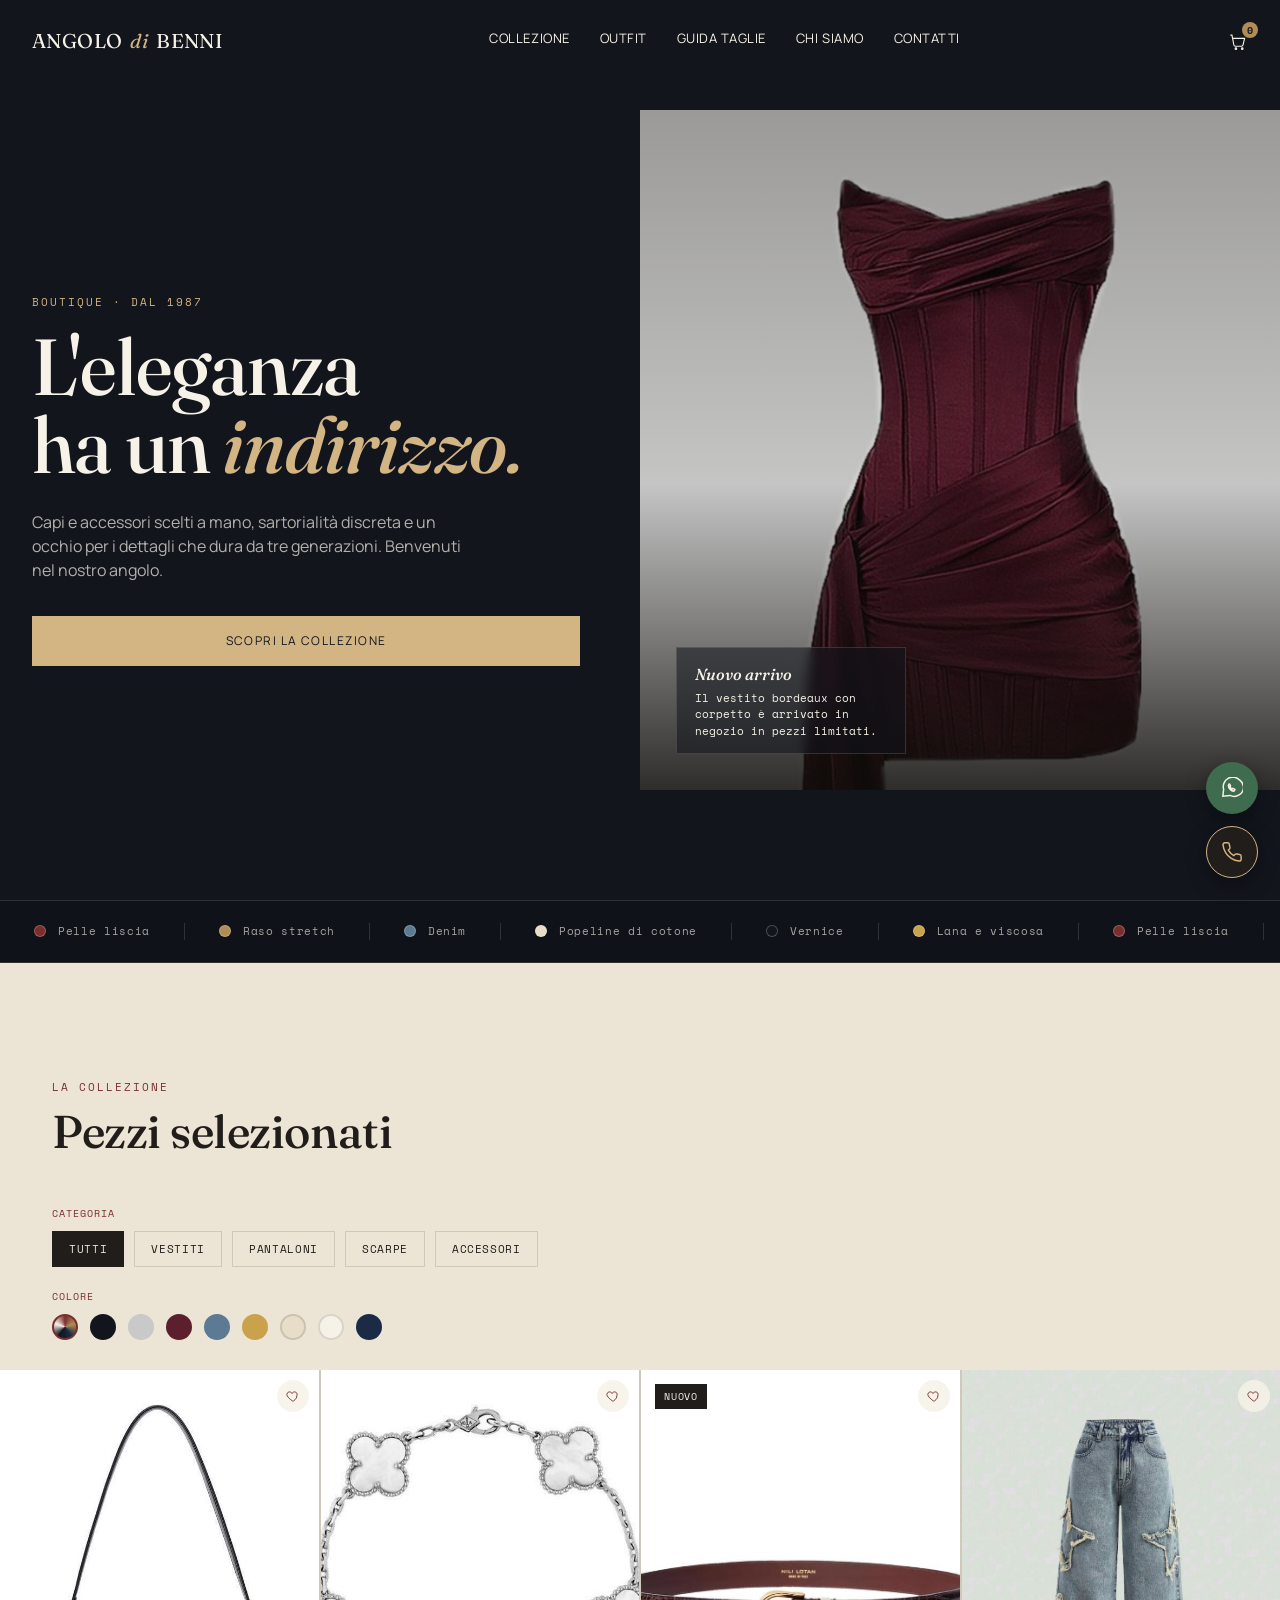
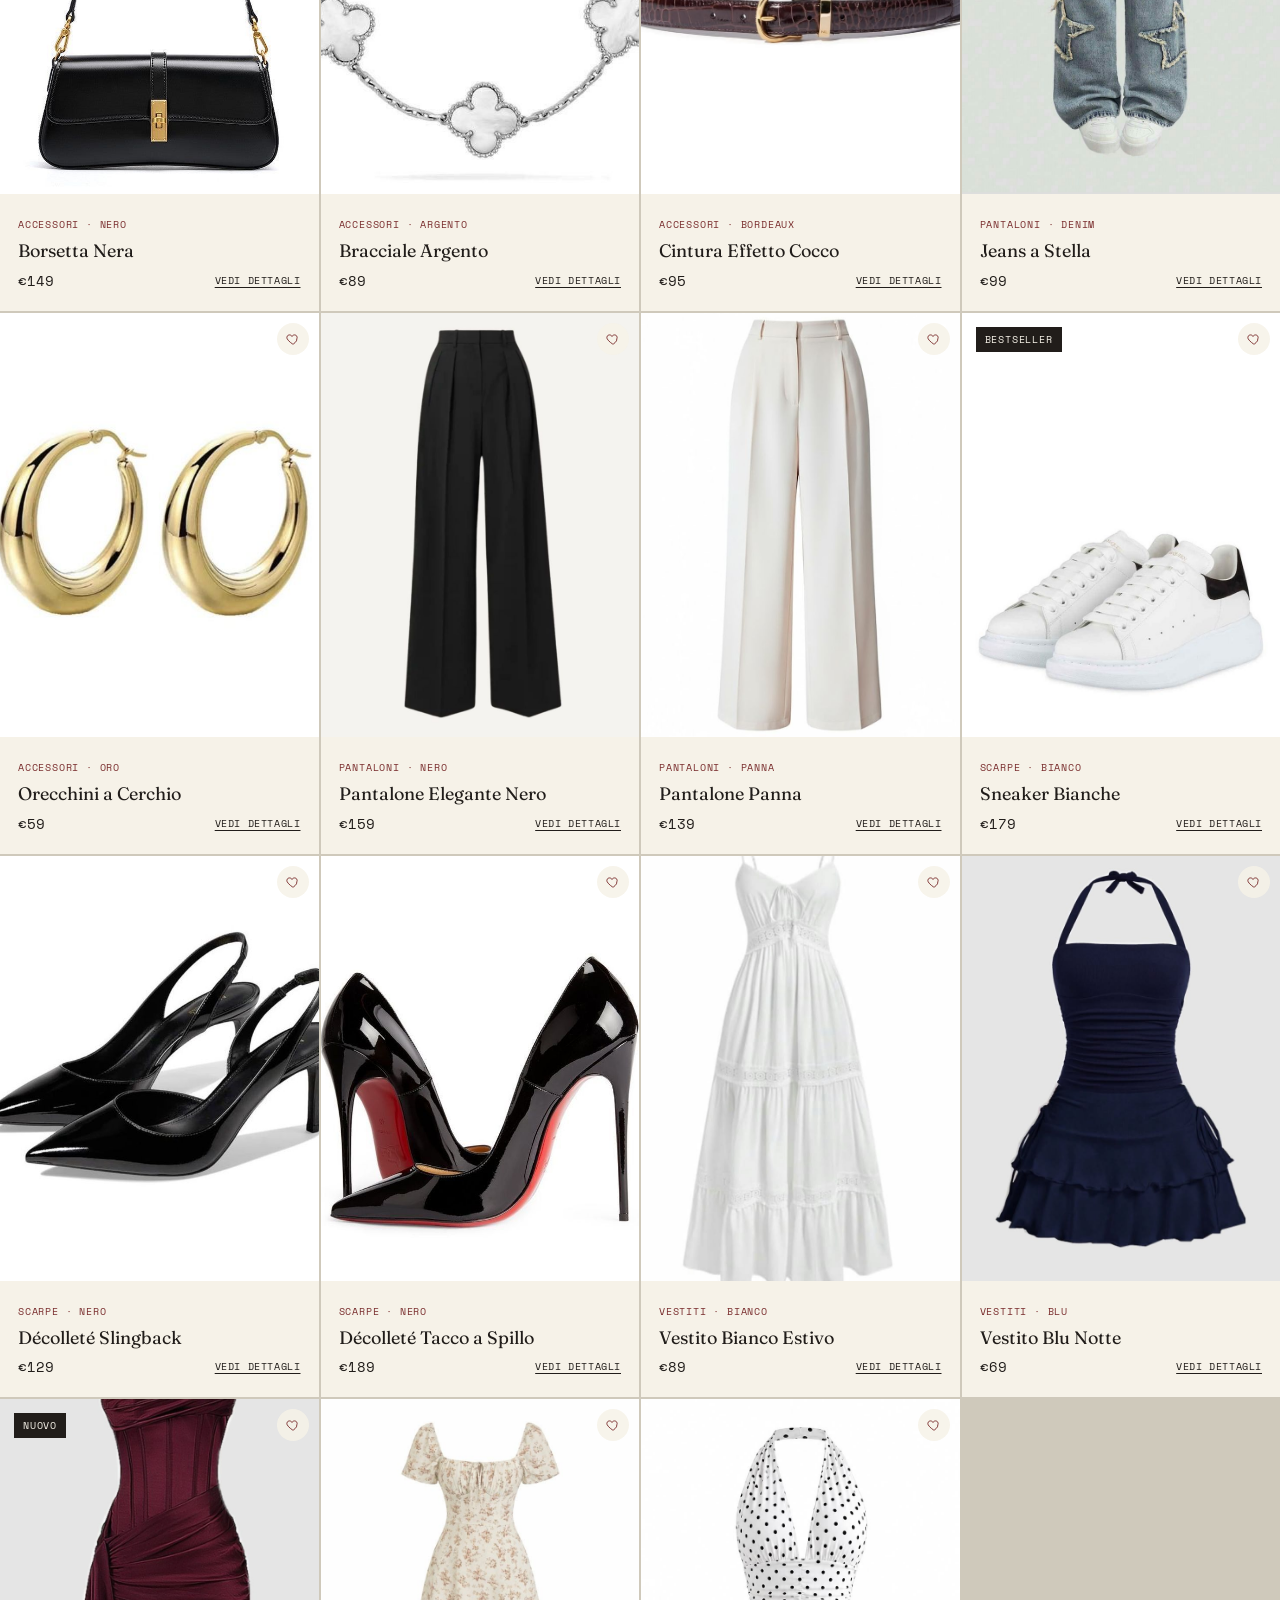
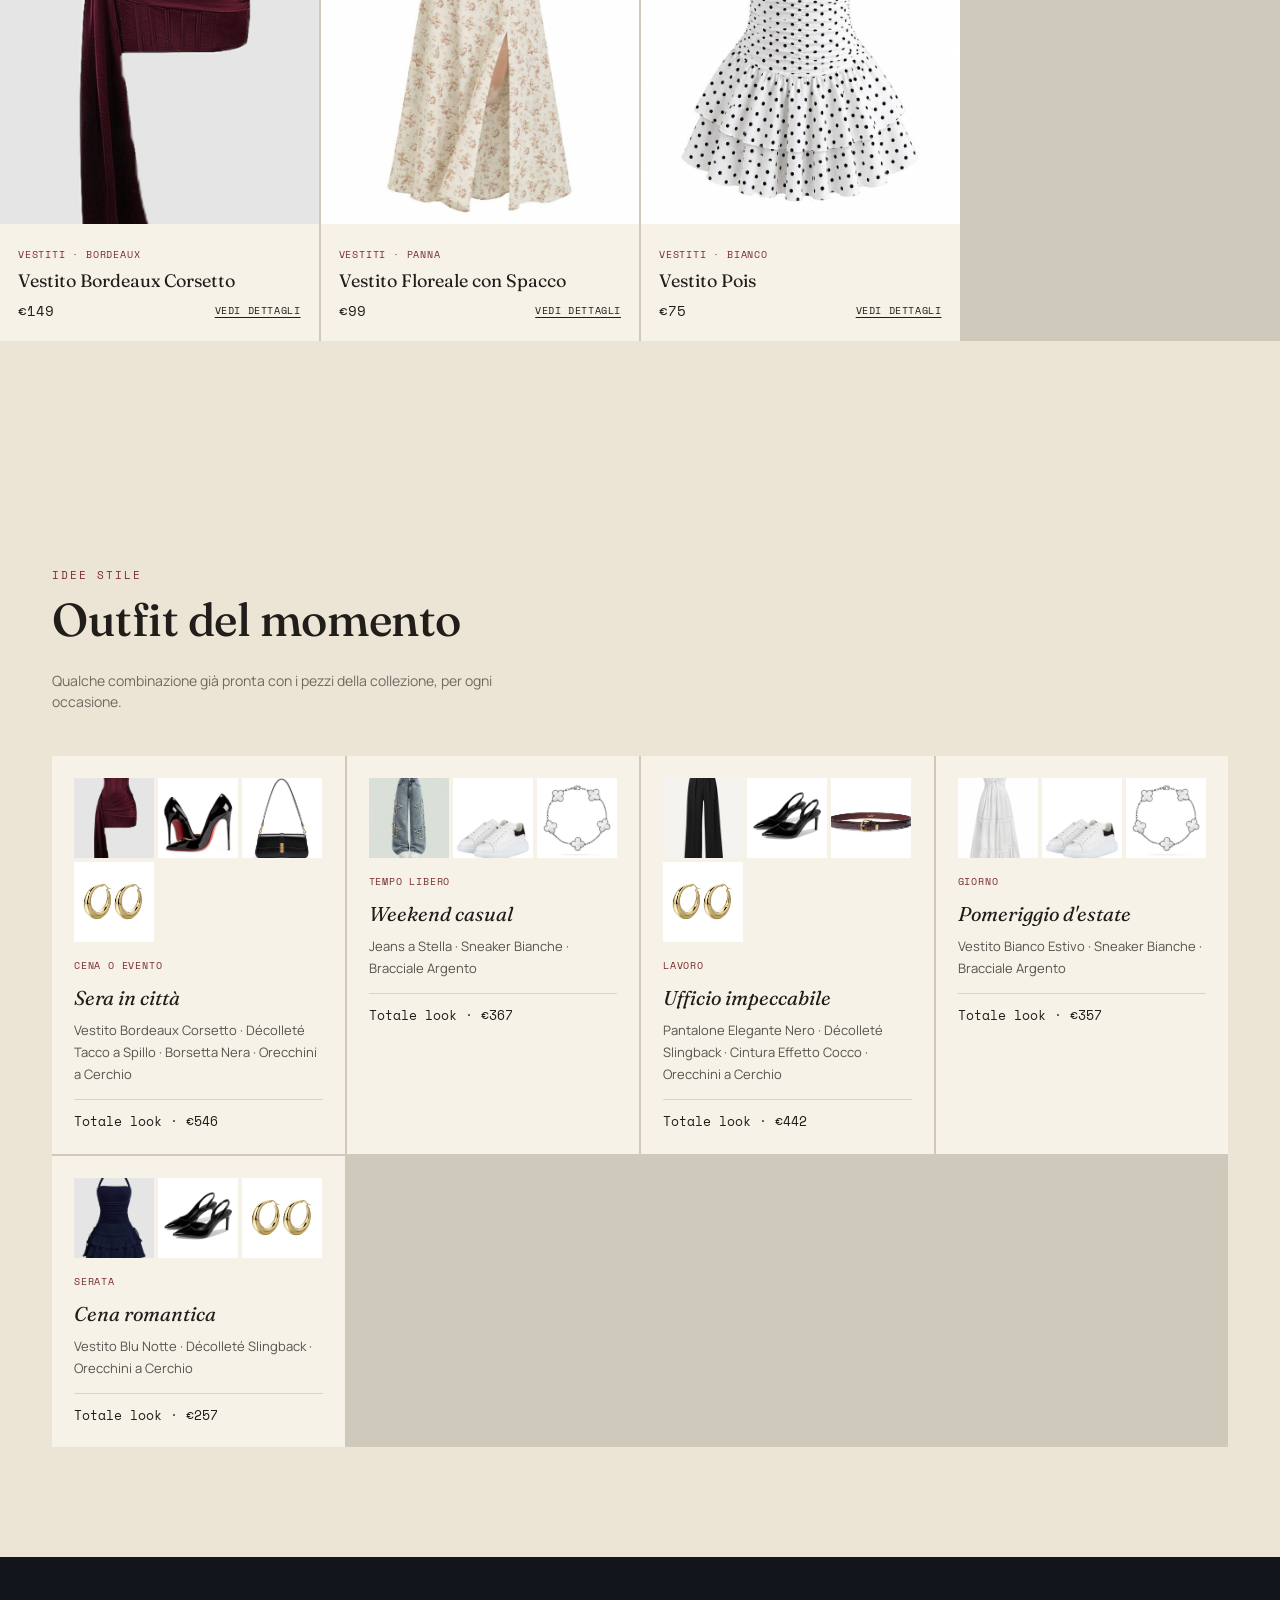
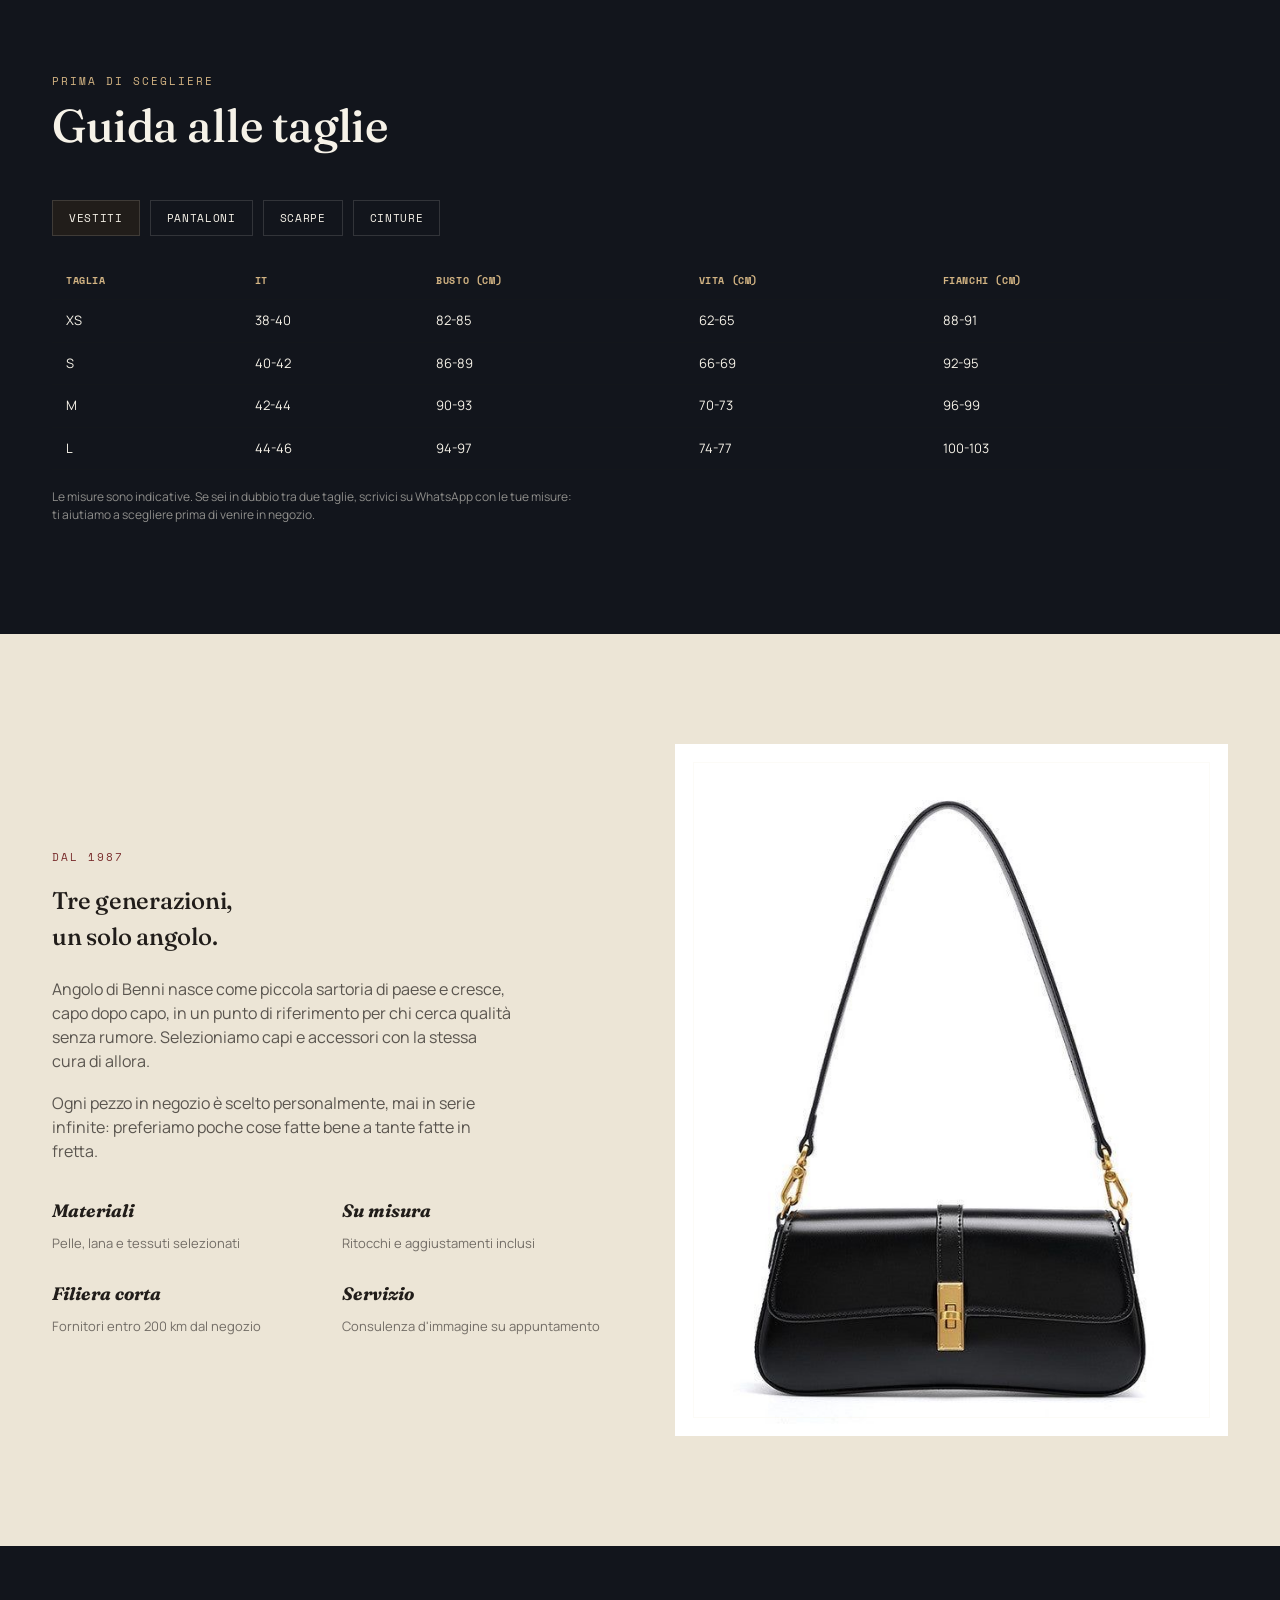
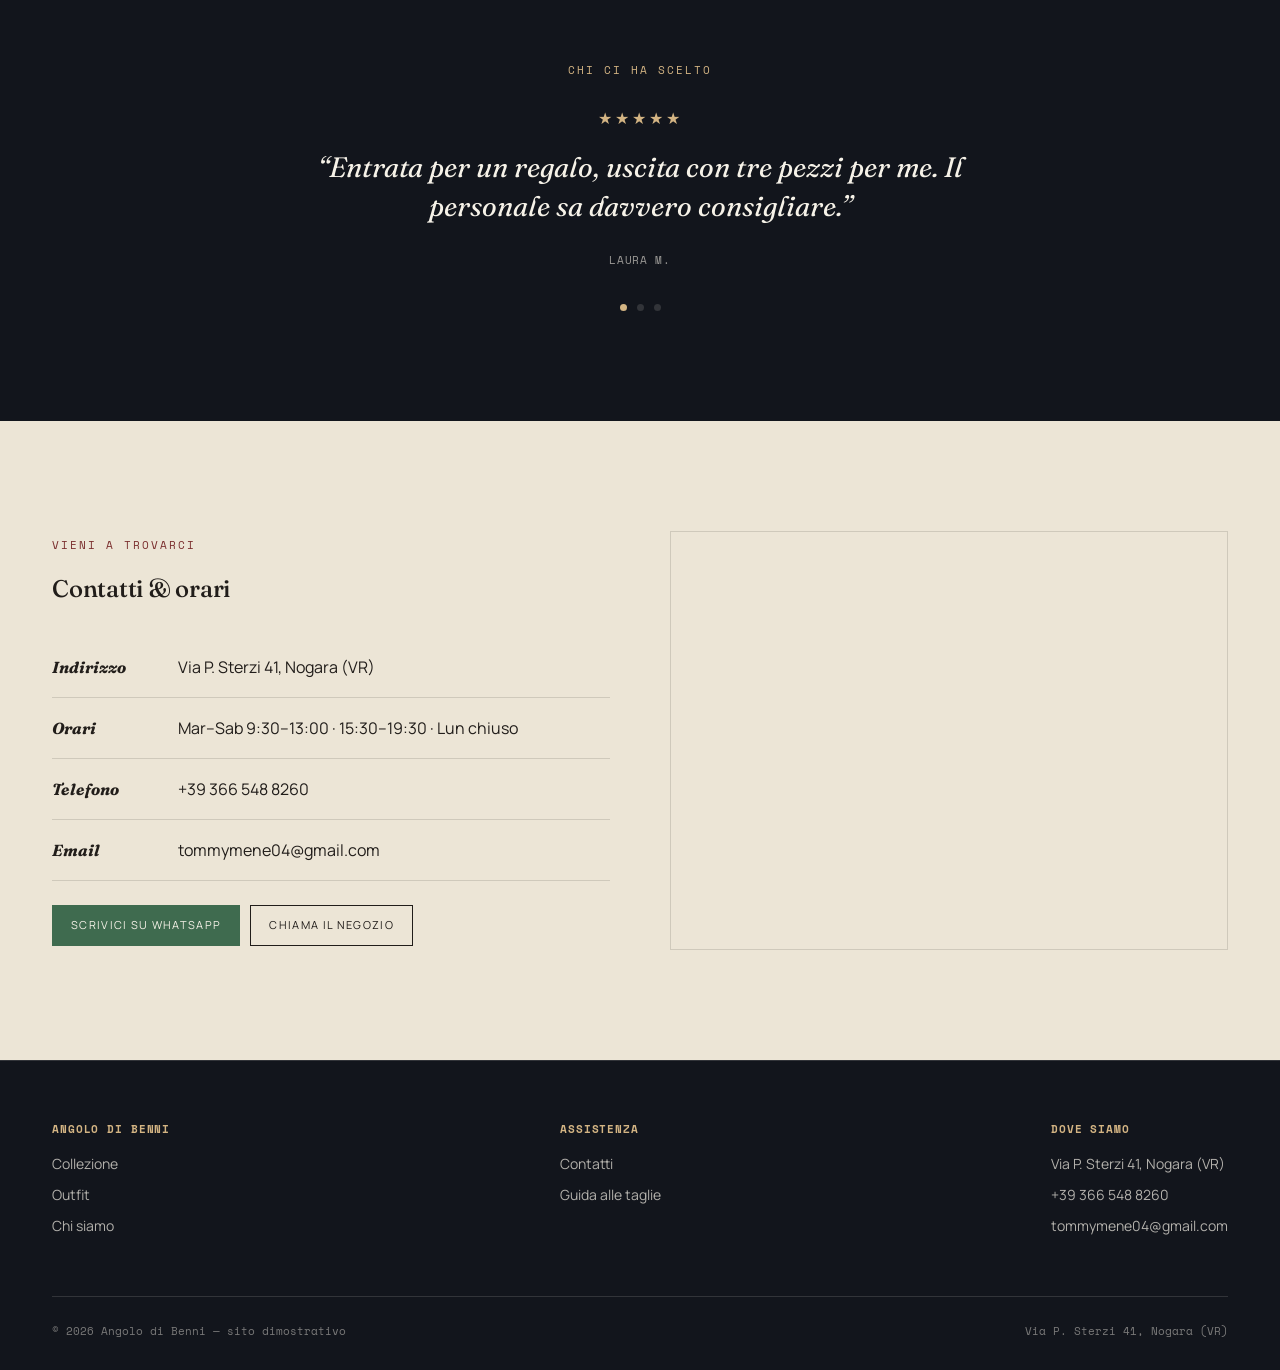
==== index.html @ a64a6b95 "Add files via upload" ====
<!DOCTYPE html>
<html lang="it">
<head>
<meta charset="UTF-8">
<meta name="viewport" content="width=device-width, initial-scale=1.0">
<title>Angolo di Benni — Boutique</title>
<link rel="preconnect" href="https://fonts.googleapis.com">
<link href="https://fonts.googleapis.com/css2?family=Fraunces:ital,opsz,wght@0,9..144,300;0,9..144,500;0,9..144,600;1,9..144,400&family=Manrope:wght@400;500;600;700&family=Space+Mono:wght@400;700&display=swap" rel="stylesheet">
<style>
  :root{
    --ink:#12151c;
    --bone:#ece5d6;
    --ivory:#f6f2e8;
    --charcoal:#211d1a;
    --brass:#b08d57;
    --brass-light:#d3b483;
    --wine:#7a2e2e;
    --whatsapp:#3f6b4f;
    --line: rgba(246,242,232,0.14);
    --line-dark: rgba(33,29,26,0.14);
    --display: 'Fraunces', serif;
    --body: 'Manrope', sans-serif;
    --mono: 'Space Mono', monospace;
    --ease: cubic-bezier(.22,.61,.36,1);
  }
  *{box-sizing:border-box; margin:0; padding:0;}
  html{scroll-behavior:smooth;}
  body{background:var(--ink); color:var(--ivory); font-family:var(--body); line-height:1.5; overflow-x:hidden;}
  a{color:inherit; text-decoration:none;}
  img,svg{display:block; max-width:100%;}
  button{font-family:inherit; cursor:pointer; border:none; background:none; color:inherit;}
  input, textarea, select{font-family:inherit;}
  ::selection{background:var(--brass); color:var(--ink);}

  .wrap{max-width:1240px; margin:0 auto; padding:0 32px;}
  @media (max-width:640px){ .wrap{padding:0 20px;} }

  .eyebrow{font-family:var(--mono); font-size:11px; letter-spacing:.18em; text-transform:uppercase; color:var(--brass-light);}
  h1,h2,h3{font-family:var(--display); font-weight:500; letter-spacing:-0.01em;}

  /* ---------- HEADER ---------- */
  header{
    position:fixed; top:0; left:0; right:0; z-index:100;
    display:flex; align-items:center; justify-content:space-between;
    padding:26px 32px;
    transition:padding .4s var(--ease), background .4s var(--ease), border-color .4s var(--ease);
    border-bottom:1px solid transparent;
  }
  header.scrolled{ padding:14px 32px; background:rgba(18,21,28,0.9); backdrop-filter:blur(10px); border-bottom:1px solid var(--line); }
  .logo{ font-family:var(--display); font-size:20px; letter-spacing:.02em; display:flex; align-items:baseline; gap:8px; }
  .logo em{font-style:italic; color:var(--brass-light);}
  nav.main-nav{display:flex; gap:30px;}
  nav.main-nav a{ font-size:13px; letter-spacing:.04em; text-transform:uppercase; position:relative; padding-bottom:4px; }
  nav.main-nav a::after{ content:''; position:absolute; left:0; bottom:0; width:0; height:1px; background:var(--brass-light); transition:width .3s var(--ease); }
  nav.main-nav a:hover::after{width:100%;}
  .header-actions{display:flex; align-items:center; gap:22px;}
  .icon-btn{position:relative; width:22px; height:22px; display:flex; align-items:center; justify-content:center;}
  .icon-btn svg{width:19px; height:19px; stroke:var(--ivory); fill:none; stroke-width:1.4;}
  .cart-count{ position:absolute; top:-8px; right:-10px; background:var(--brass); color:var(--ink); font-family:var(--mono); font-size:10px; font-weight:700; width:16px; height:16px; border-radius:50%; display:flex; align-items:center; justify-content:center; }
  .burger{display:none; flex-direction:column; gap:5px; width:24px;}
  .burger span{height:1px; background:var(--ivory); width:100%;}
  @media (max-width:900px){ nav.main-nav{display:none;} .burger{display:flex;} }

  .mobile-nav{ position:fixed; inset:0; background:var(--ink); z-index:150; display:flex; flex-direction:column; justify-content:center; align-items:center; gap:26px; transform:translateY(-100%); transition:transform .5s var(--ease); }
  .mobile-nav.open{transform:translateY(0);}
  .mobile-nav a{font-family:var(--display); font-size:26px;}
  .mobile-close{position:absolute; top:26px; right:32px; font-size:28px; font-family:var(--display);}

  /* ---------- HERO ---------- */
  .hero{min-height:100vh; display:flex; align-items:stretch;}
  .hero-text{flex:1; display:flex; flex-direction:column; justify-content:center; padding:140px 60px 80px 32px; max-width:640px;}
  .hero-text h1{font-size:clamp(42px,6.2vw,84px); line-height:.98; margin:18px 0 26px;}
  .hero-text h1 .it{font-style:italic; color:var(--brass-light);}
  .hero-text p{font-size:16px; color:rgba(246,242,232,.7); max-width:440px; margin-bottom:34px;}
  .btn{ display:inline-flex; align-items:center; justify-content:center; gap:10px; font-size:12px; letter-spacing:.12em; text-transform:uppercase; padding:15px 28px; border:1px solid var(--brass-light); transition:background .35s var(--ease), color .35s var(--ease); }
  .btn:hover{background:var(--brass-light); color:var(--ink);}
  .btn-solid{background:var(--brass-light); color:var(--ink); border-color:var(--brass-light);}
  .btn-solid:hover{background:transparent; color:var(--ivory);}
  .btn-ghost-dark{border-color:var(--charcoal); color:var(--charcoal);}
  .btn-ghost-dark:hover{background:var(--charcoal); color:var(--ivory);}
  .btn-wa{background:var(--whatsapp); border-color:var(--whatsapp); color:var(--ivory);}
  .btn-wa:hover{opacity:.85; background:var(--whatsapp); color:var(--ivory);}
  .btn-sm{padding:11px 18px; font-size:11px;}

  .hero-visual{ flex:1; position:relative; overflow:hidden; background:#171310; display:flex; align-items:flex-end; }
  .hero-visual img{ position:absolute; inset:0; width:100%; height:100%; object-fit:cover; object-position:top center; }
  .hero-visual::before{ content:''; position:absolute; inset:0; z-index:1; background:linear-gradient(0deg, rgba(15,13,10,.85) 0%, rgba(15,13,10,.15) 45%, rgba(15,13,10,.35) 100%); }
  .hero-tag{ position:relative; z-index:2; margin:36px; padding:14px 18px; background:rgba(18,21,28,.55); backdrop-filter:blur(6px); border:1px solid var(--line); font-family:var(--mono); font-size:11px; max-width:230px; }
  .hero-tag b{display:block; font-family:var(--display); font-size:16px; font-weight:500; margin-bottom:4px; font-style:italic;}
  @media (max-width:860px){ .hero{flex-direction:column;} .hero-text{padding:130px 24px 50px; max-width:none;} .hero-visual{min-height:340px;} }

  /* ---------- SWATCH RAIL ---------- */
  .rail{border-top:1px solid var(--line); border-bottom:1px solid var(--line); overflow:hidden; padding:22px 0; background:#0f1218;}
  .rail-track{display:flex; width:max-content; animation:scroll-rail 34s linear infinite;}
  .rail:hover .rail-track{animation-play-state:paused;}
  @keyframes scroll-rail{ from{transform:translateX(0);} to{transform:translateX(-50%);} }
  .swatch{ display:flex; align-items:center; gap:12px; padding:0 34px; border-right:1px solid var(--line); font-family:var(--mono); font-size:11px; letter-spacing:.06em; white-space:nowrap; color:rgba(246,242,232,.65); }
  .swatch-dot{width:12px; height:12px; border-radius:50%; flex:none; border:1px solid rgba(246,242,232,.25);}

  /* ---------- SECTION generic ---------- */
  section{padding:110px 0;}
  .section-head{display:flex; justify-content:space-between; align-items:flex-end; margin-bottom:40px; gap:24px; flex-wrap:wrap;}
  .section-head h2{font-size:clamp(30px,4vw,46px);}
  .section-sub{max-width:460px; font-size:14px; color:rgba(246,242,232,.6); margin-top:-24px; margin-bottom:44px;}
  .light{background:var(--bone); color:var(--charcoal);}
  .light .eyebrow{color:var(--wine);}
  .light .section-sub{color:rgba(33,29,26,.62);}

  /* ---------- FILTERS ---------- */
  .filter-block{margin-bottom:8px;}
  .filter-label{font-family:var(--mono); font-size:10px; letter-spacing:.1em; text-transform:uppercase; color:var(--wine); margin-bottom:10px; display:block;}
  .filters{display:flex; gap:10px; flex-wrap:wrap; margin-bottom:22px;}
  .filter-btn{ font-family:var(--mono); font-size:11px; letter-spacing:.06em; text-transform:uppercase; padding:9px 16px; border:1px solid var(--line-dark); color:var(--charcoal); transition:all .3s var(--ease); }
  .filter-btn.active, .filter-btn:hover{background:var(--charcoal); color:var(--bone); border-color:var(--charcoal);}
  .color-filters{display:flex; gap:12px; flex-wrap:wrap; align-items:center; margin-bottom:30px;}
  .color-dot{ width:26px; height:26px; border-radius:50%; border:2px solid transparent; cursor:pointer; position:relative; transition:border-color .25s var(--ease); }
  .color-dot.active, .color-dot:hover{border-color:var(--wine);}
  .color-dot[data-color="tutti"]{ background:conic-gradient(from 0deg, #7a2e2e, #b08d57, #1c2b45, #12151c, #f6f2e8, #7a2e2e); }

  /* ---------- PRODUCT GRID ---------- */
  .product-grid{display:grid; grid-template-columns:repeat(4,1fr); gap:2px; background:var(--line-dark);}
  @media (max-width:940px){ .product-grid{grid-template-columns:repeat(2,1fr);} }
  .product-card{ background:var(--ivory); color:var(--charcoal); position:relative; overflow:hidden; cursor:pointer; }
  .product-card[hidden]{display:none;}
  .p-image{aspect-ratio:3/4; position:relative; overflow:hidden; background:#fff;}
  .p-image img{width:100%; height:100%; object-fit:cover; transition:transform .5s var(--ease);}
  .product-card:hover .p-image img{transform:scale(1.05);}
  .p-badge{ position:absolute; top:14px; left:14px; z-index:2; font-family:var(--mono); font-size:10px; letter-spacing:.08em; text-transform:uppercase; background:var(--charcoal); color:var(--ivory); padding:5px 9px; }
  .wish-btn{ position:absolute; top:10px; right:10px; z-index:2; width:32px; height:32px; border-radius:50%; background:rgba(246,242,232,.85); display:flex; align-items:center; justify-content:center; }
  .wish-btn svg{width:14px; height:14px; stroke:var(--wine); fill:none; stroke-width:1.6;}
  .wish-btn.active svg{fill:var(--wine);}
  .p-info{padding:16px 18px 20px;}
  .p-cat{font-family:var(--mono); font-size:10px; letter-spacing:.08em; text-transform:uppercase; color:var(--wine);}
  .p-name{font-family:var(--display); font-size:18px; margin:6px 0 8px; line-height:1.2;}
  .p-row{display:flex; justify-content:space-between; align-items:center;}
  .p-price{font-family:var(--mono); font-size:14px;}
  .p-view{font-family:var(--mono); font-size:10px; letter-spacing:.06em; text-transform:uppercase; text-decoration:underline; text-underline-offset:3px;}

  /* ---------- OUTFIT ---------- */
  .outfit-grid{display:grid; grid-template-columns:repeat(auto-fit,minmax(260px,1fr)); gap:2px; background:var(--line-dark);}
  .outfit-card{background:var(--ivory); color:var(--charcoal); padding:22px;}
  .outfit-imgs{display:grid; grid-template-columns:repeat(3,1fr); gap:4px; margin-bottom:16px;}
  .outfit-imgs img{width:100%; aspect-ratio:1/1; object-fit:cover; background:#fff; cursor:pointer; transition:opacity .25s var(--ease);}
  .outfit-imgs img:hover{opacity:.8;}
  .outfit-name{font-family:var(--display); font-size:20px; font-style:italic; margin-bottom:6px;}
  .outfit-occasion{font-family:var(--mono); font-size:10px; letter-spacing:.08em; text-transform:uppercase; color:var(--wine); margin-bottom:10px;}
  .outfit-items{font-size:13px; color:rgba(33,29,26,.75); line-height:1.7; margin-bottom:14px;}
  .outfit-total{font-family:var(--mono); font-size:13px; border-top:1px solid var(--line-dark); padding-top:12px;}

  /* ---------- SIZE GUIDE ---------- */
  .guide-tabs{display:flex; gap:10px; flex-wrap:wrap; margin-bottom:26px;}
  .guide-table{width:100%; border-collapse:collapse; font-size:13px; display:none;}
  .guide-table.active{display:table;}
  .guide-table th, .guide-table td{ text-align:left; padding:11px 14px; border-bottom:1px solid var(--line-dark); }
  .guide-table th{font-family:var(--mono); font-size:10px; letter-spacing:.06em; text-transform:uppercase; color:var(--brass-light);}
  .guide-note{font-size:12px; color:rgba(246,242,232,.55); margin-top:18px; max-width:520px;}

  /* ---------- STORY ---------- */
  .story{display:grid; grid-template-columns:1fr 1fr; gap:70px; align-items:center;}
  @media (max-width:840px){ .story{grid-template-columns:1fr;} }
  .story p{color:rgba(33,29,26,.72); margin-bottom:18px; max-width:460px;}
  .values{display:grid; grid-template-columns:repeat(2,1fr); gap:26px; margin-top:34px;}
  .value b{font-family:var(--display); font-style:italic; display:block; margin-bottom:6px; font-size:18px;}
  .value span{font-size:13px; color:rgba(33,29,26,.6);}
  .story-visual{aspect-ratio:4/5; position:relative; overflow:hidden; background:#171310;}
  .story-visual img{width:100%; height:100%; object-fit:cover;}
  .story-visual::before{content:''; position:absolute; inset:18px; border:1px solid rgba(246,242,232,.35); pointer-events:none;}

  /* ---------- REVIEWS ---------- */
  .reviews{position:relative; max-width:720px; margin:0 auto; text-align:center;}
  .review-slide{display:none;}
  .review-slide.active{display:block; animation:fade .5s var(--ease);}
  @keyframes fade{from{opacity:0; transform:translateY(8px);} to{opacity:1; transform:translateY(0);}}
  .stars{color:var(--brass-light); font-size:16px; letter-spacing:3px; margin-bottom:18px;}
  .review-slide blockquote{font-family:var(--display); font-size:clamp(20px,2.6vw,28px); font-style:italic; line-height:1.4; margin-bottom:20px;}
  .review-slide cite{font-family:var(--mono); font-size:11px; letter-spacing:.06em; text-transform:uppercase; color:rgba(246,242,232,.6); font-style:normal;}
  .review-dots{display:flex; justify-content:center; gap:10px; margin-top:34px;}
  .rdot{width:7px; height:7px; border-radius:50%; background:var(--line); transition:background .3s;}
  .rdot.active{background:var(--brass-light);}

  /* ---------- CONTACT ---------- */
  .contact-grid{display:grid; grid-template-columns:1fr 1fr; gap:60px;}
  @media (max-width:840px){ .contact-grid{grid-template-columns:1fr;} }
  .info-row{display:flex; gap:16px; padding:18px 0; border-bottom:1px solid var(--line-dark); align-items:center; flex-wrap:wrap;}
  .info-row b{font-family:var(--display); font-style:italic; min-width:110px; display:block;}
  .contact-cta{display:flex; gap:10px; margin-top:24px; flex-wrap:wrap;}
  .map-frame{width:100%; aspect-ratio:4/3; border:1px solid var(--line-dark); filter:grayscale(.15);}

  /* ---------- FLOATING CONTACT WIDGET ---------- */
  .float-contact{ position:fixed; right:22px; bottom:22px; z-index:250; display:flex; flex-direction:column; gap:12px; align-items:flex-end; }
  .float-btn{ width:52px; height:52px; border-radius:50%; display:flex; align-items:center; justify-content:center; box-shadow:0 6px 20px rgba(0,0,0,.35); position:relative; }
  .float-btn svg{width:22px; height:22px; stroke:var(--ivory); fill:none; stroke-width:1.6;}
  .float-btn.wa{background:var(--whatsapp);}
  .float-btn.call{background:var(--charcoal); border:1px solid var(--brass-light);}
  .float-btn.call svg{stroke:var(--brass-light);}
  .float-tip{ position:absolute; right:64px; top:50%; transform:translateY(-50%); background:var(--charcoal); color:var(--ivory); font-family:var(--mono); font-size:11px; padding:7px 12px; white-space:nowrap; opacity:0; pointer-events:none; transition:opacity .25s; }
  .float-btn:hover .float-tip{opacity:1;}

  /* ---------- FOOTER ---------- */
  footer{background:var(--ink); padding:60px 0 30px; border-top:1px solid var(--line);}
  .foot-top{display:flex; justify-content:space-between; flex-wrap:wrap; gap:40px; margin-bottom:50px;}
  .foot-col h4{font-family:var(--mono); font-size:11px; letter-spacing:.08em; text-transform:uppercase; margin-bottom:16px; color:var(--brass-light);}
  .foot-col a, .foot-col span{display:block; font-size:14px; margin-bottom:10px; color:rgba(246,242,232,.7);}
  .foot-bottom{display:flex; justify-content:space-between; padding-top:26px; border-top:1px solid var(--line); font-family:var(--mono); font-size:11px; color:rgba(246,242,232,.45); flex-wrap:wrap; gap:10px;}

  /* ---------- OVERLAY / DRAWER / MODAL ---------- */
  .overlay{ position:fixed; inset:0; background:rgba(10,10,10,.6); z-index:200; opacity:0; pointer-events:none; transition:opacity .35s var(--ease); }
  .overlay.open{opacity:1; pointer-events:auto;}

  .cart-drawer{ position:fixed; top:0; right:0; bottom:0; width:400px; max-width:90vw; background:var(--bone); color:var(--charcoal); z-index:201; transform:translateX(100%); transition:transform .45s var(--ease); display:flex; flex-direction:column; padding:30px 26px; overflow-y:auto; }
  .cart-drawer.open{transform:translateX(0);}
  .cart-head{display:flex; justify-content:space-between; align-items:center; margin-bottom:18px;}
  .cart-head h3{font-family:var(--display); font-size:22px;}
  .cart-items{display:flex; flex-direction:column; gap:14px;}
  .cart-empty{font-size:13px; color:rgba(33,29,26,.55); text-align:center; margin:30px 0;}
  .cart-item{display:flex; justify-content:space-between; align-items:center; border-bottom:1px solid var(--line-dark); padding-bottom:12px; font-size:13px;}
  .cart-item .rm{font-family:var(--mono); font-size:11px; color:var(--wine); cursor:pointer;}
  .cart-note{font-size:12px; color:rgba(33,29,26,.65); line-height:1.6; margin:18px 0; padding:14px; background:rgba(122,46,46,.06); border-left:2px solid var(--wine);}
  .field{margin-bottom:16px;}
  .field label{display:block; font-family:var(--mono); font-size:10px; letter-spacing:.08em; text-transform:uppercase; margin-bottom:8px; color:var(--wine);}
  .field input, .field textarea, .field select{ width:100%; border:none; border-bottom:1px solid var(--line-dark); background:transparent; padding:10px 2px; font-size:14px; outline:none; color:var(--charcoal); }
  .send-row{display:flex; flex-direction:column; gap:10px; margin-top:6px;}

  .modal{ position:fixed; inset:0; z-index:210; display:flex; align-items:center; justify-content:center; opacity:0; pointer-events:none; transition:opacity .35s var(--ease); padding:24px; }
  .modal.open{opacity:1; pointer-events:auto;}
  .modal-inner{ width:100%; max-width:860px; max-height:88vh; overflow-y:auto; background:var(--ivory); color:var(--charcoal); display:grid; grid-template-columns:1fr 1fr; position:relative; }
  @media (max-width:700px){ .modal-inner{grid-template-columns:1fr;} }
  .modal-close{position:absolute; top:14px; right:18px; font-family:var(--display); font-size:26px; color:var(--charcoal); z-index:2;}
  .modal-img{width:100%; height:100%; min-height:320px; object-fit:cover; background:#fff;}
  .modal-body{padding:36px;}
  .modal-body .eyebrow{color:var(--wine);}
  .modal-body h3{font-size:26px; margin:10px 0 6px;}
  .modal-price{font-family:var(--mono); font-size:16px; margin-bottom:18px;}
  .modal-tags{display:flex; gap:8px; margin-bottom:18px; flex-wrap:wrap;}
  .tag{font-family:var(--mono); font-size:10px; letter-spacing:.06em; text-transform:uppercase; border:1px solid var(--line-dark); padding:5px 10px;}
  .modal-desc{font-size:14px; line-height:1.7; margin-bottom:18px; color:rgba(33,29,26,.85);}
  .modal-spec{font-size:13px; margin-bottom:8px; line-height:1.6;}
  .modal-spec b{font-family:var(--mono); font-size:10px; letter-spacing:.06em; text-transform:uppercase; color:var(--wine); display:block; margin-bottom:4px;}
  .size-guide-link{font-size:12px; text-decoration:underline; text-underline-offset:3px; margin:6px 0 20px; display:inline-block;}
  .modal-sizes{display:flex; gap:8px; flex-wrap:wrap; margin-bottom:20px;}
  .size-opt{ font-family:var(--mono); font-size:12px; border:1px solid var(--line-dark); padding:9px 14px; cursor:pointer; transition:all .25s var(--ease); }
  .size-opt.selected{background:var(--charcoal); color:var(--ivory); border-color:var(--charcoal);}

  .toast{ position:fixed; bottom:26px; left:50%; transform:translateX(-50%) translateY(20px); background:var(--charcoal); color:var(--ivory); padding:14px 22px; font-family:var(--mono); font-size:12px; z-index:300; opacity:0; transition:all .35s var(--ease); pointer-events:none; text-align:center; max-width:88vw; }
  .toast.show{opacity:1; transform:translateX(-50%) translateY(0);}

  .reveal{opacity:0; transform:translateY(24px); transition:opacity .8s var(--ease), transform .8s var(--ease);}
  .reveal.in{opacity:1; transform:translateY(0);}
</style>
</head>
<body>

<header id="siteHeader">
  <div class="logo">ANGOLO <em>di</em> BENNI</div>
  <nav class="main-nav">
    <a href="#collezione">Collezione</a>
    <a href="#outfit">Outfit</a>
    <a href="#taglie">Guida taglie</a>
    <a href="#storia">Chi Siamo</a>
    <a href="#contatti">Contatti</a>
  </nav>
  <div class="header-actions">
    <button class="icon-btn" id="cartOpen" aria-label="Apri la tua richiesta">
      <svg viewBox="0 0 24 24"><path d="M3 4h2l2.4 12.4a2 2 0 0 0 2 1.6h7.6a2 2 0 0 0 2-1.6L21 8H6"/><circle cx="10" cy="21" r="1"/><circle cx="18" cy="21" r="1"/></svg>
      <span class="cart-count" id="cartCount">0</span>
    </button>
    <button class="burger" id="burgerBtn" aria-label="Apri menu"><span></span><span></span><span></span></button>
  </div>
</header>

<div class="mobile-nav" id="mobileNav">
  <div class="mobile-close" id="mobileClose">&times;</div>
  <a href="#collezione">Collezione</a>
  <a href="#outfit">Outfit</a>
  <a href="#taglie">Guida taglie</a>
  <a href="#storia">Chi Siamo</a>
  <a href="#contatti">Contatti</a>
</div>

<section class="hero">
  <div class="hero-text">
    <span class="eyebrow">Boutique &middot; dal 1987</span>
    <h1>L'eleganza<br>ha un <span class="it">indirizzo.</span></h1>
    <p>Capi e accessori scelti a mano, sartorialità discreta e un occhio per i dettagli che dura da tre generazioni. Benvenuti nel nostro angolo.</p>
    <a href="#collezione" class="btn btn-solid">Scopri la collezione</a>
  </div>
  <div class="hero-visual">
    <img src="images/vestito_bordeaux_.jpg" alt="Vestito bordeaux Angolo di Benni">
    <div class="hero-tag">
      <b>Nuovo arrivo</b>
      Il vestito bordeaux con corpetto è arrivato in negozio in pezzi limitati.
    </div>
  </div>
</section>

<div class="rail"><div class="rail-track" id="railTrack"></div></div>

<section id="collezione" class="light">
  <div class="wrap">
    <div class="section-head">
      <div>
        <span class="eyebrow">La collezione</span>
        <h2>Pezzi selezionati</h2>
      </div>
    </div>
    <div class="filter-block">
      <span class="filter-label">Categoria</span>
      <div class="filters" id="catFilters"></div>
    </div>
    <div class="filter-block">
      <span class="filter-label">Colore</span>
      <div class="color-filters" id="colorFilters"></div>
    </div>
  </div>
  <div class="product-grid" id="productGrid"></div>
</section>

<section id="outfit" class="light">
  <div class="wrap">
    <div class="section-head">
      <div>
        <span class="eyebrow">Idee stile</span>
        <h2>Outfit del momento</h2>
      </div>
    </div>
    <p class="section-sub">Qualche combinazione già pronta con i pezzi della collezione, per ogni occasione.</p>
    <div class="outfit-grid" id="outfitGrid"></div>
  </div>
</section>

<section id="taglie">
  <div class="wrap">
    <div class="section-head">
      <div>
        <span class="eyebrow">Prima di scegliere</span>
        <h2>Guida alle taglie</h2>
      </div>
    </div>
    <div class="guide-tabs" id="guideTabs"></div>
    <div id="guideTables"></div>
    <p class="guide-note">Le misure sono indicative. Se sei in dubbio tra due taglie, scrivici su WhatsApp con le tue misure: ti aiutiamo a scegliere prima di venire in negozio.</p>
  </div>
</section>

<section id="storia" class="light">
  <div class="wrap story">
    <div>
      <span class="eyebrow">Dal 1987</span>
      <h2 style="margin:16px 0 22px;">Tre generazioni,<br>un solo angolo.</h2>
      <p>Angolo di Benni nasce come piccola sartoria di paese e cresce, capo dopo capo, in un punto di riferimento per chi cerca qualità senza rumore. Selezioniamo capi e accessori con la stessa cura di allora.</p>
      <p>Ogni pezzo in negozio è scelto personalmente, mai in serie infinite: preferiamo poche cose fatte bene a tante fatte in fretta.</p>
      <div class="values">
        <div class="value"><b>Materiali</b><span>Pelle, lana e tessuti selezionati</span></div>
        <div class="value"><b>Su misura</b><span>Ritocchi e aggiustamenti inclusi</span></div>
        <div class="value"><b>Filiera corta</b><span>Fornitori entro 200 km dal negozio</span></div>
        <div class="value"><b>Servizio</b><span>Consulenza d'immagine su appuntamento</span></div>
      </div>
    </div>
    <div class="story-visual"><img src="images/borsetta_nera.jpg" alt="Materiali e artigianalità Angolo di Benni"></div>
  </div>
</section>

<section>
  <div class="wrap reviews">
    <span class="eyebrow">Chi ci ha scelto</span>
    <div id="reviewSlides" style="margin-top:26px;"></div>
    <div class="review-dots" id="reviewDots"></div>
  </div>
</section>

<section id="contatti" class="light">
  <div class="wrap contact-grid">
    <div>
      <span class="eyebrow">Vieni a trovarci</span>
      <h2 style="margin:16px 0 30px;">Contatti &amp; orari</h2>
      <div class="info-row"><b>Indirizzo</b><span>Via P. Sterzi 41, Nogara (VR)</span></div>
      <div class="info-row"><b>Orari</b><span>Mar–Sab 9:30–13:00 &middot; 15:30–19:30 &middot; Lun chiuso</span></div>
      <div class="info-row"><b>Telefono</b><span>+39 366 548 8260</span></div>
      <div class="info-row"><b>Email</b><span>tommymene04@gmail.com</span></div>
      <div class="contact-cta">
        <a class="btn btn-wa btn-sm" id="waLinkContact" href="#" target="_blank" rel="noopener">Scrivici su WhatsApp</a>
        <a class="btn btn-ghost-dark btn-sm" href="tel:+393665488260">Chiama il negozio</a>
      </div>
    </div>
    <iframe class="map-frame" loading="lazy" referrerpolicy="no-referrer-when-downgrade"
      src="https://www.google.com/maps?q=Via+P.+Sterzi+41,+Nogara,+VR&output=embed"></iframe>
  </div>
</section>

<footer>
  <div class="wrap">
    <div class="foot-top">
      <div class="foot-col">
        <h4>Angolo di Benni</h4>
        <a href="#collezione">Collezione</a>
        <a href="#outfit">Outfit</a>
        <a href="#storia">Chi siamo</a>
      </div>
      <div class="foot-col">
        <h4>Assistenza</h4>
        <a href="#contatti">Contatti</a>
        <a href="#taglie">Guida alle taglie</a>
      </div>
      <div class="foot-col">
        <h4>Dove siamo</h4>
        <span>Via P. Sterzi 41, Nogara (VR)</span>
        <span>+39 366 548 8260</span>
        <span>tommymene04@gmail.com</span>
      </div>
    </div>
    <div class="foot-bottom">
      <span>&copy; 2026 Angolo di Benni — sito dimostrativo</span>
      <span>Via P. Sterzi 41, Nogara (VR)</span>
    </div>
  </div>
</footer>

<div class="float-contact">
  <a class="float-btn wa" id="waFloat" href="#" target="_blank" rel="noopener" aria-label="WhatsApp">
    <span class="float-tip">Scrivici su WhatsApp</span>
    <svg viewBox="0 0 24 24"><path d="M20.5 3.5a10.4 10.4 0 0 0-17.6 10L2 21l7.7-.9a10.4 10.4 0 0 0 15-9.3 10.3 10.3 0 0 0-4.2-7.3z"/><path d="M8 9.5c.3 3 3 5.7 6 6l1.2-1.5c.2-.2.1-.5-.1-.6l-2-1c-.2-.1-.4 0-.5.2l-.4.6c-1.1-.6-2-1.5-2.6-2.6l.6-.4c.2-.1.3-.3.2-.5l-1-2c-.1-.2-.4-.3-.6-.1z"/></svg>
  </a>
  <a class="float-btn call" href="tel:+393665488260" aria-label="Chiama">
    <span class="float-tip">Chiama il negozio</span>
    <svg viewBox="0 0 24 24"><path d="M22 16.9v3a2 2 0 0 1-2.2 2 19.8 19.8 0 0 1-8.6-3 19.5 19.5 0 0 1-6-6 19.8 19.8 0 0 1-3-8.7A2 2 0 0 1 4.1 2h3a2 2 0 0 1 2 1.7c.1 1 .3 2 .6 2.9a2 2 0 0 1-.5 2.1L8 9.9a16 16 0 0 0 6 6l1.2-1.2a2 2 0 0 1 2.1-.5c.9.3 1.9.5 2.9.6a2 2 0 0 1 1.8 2.1z"/></svg>
  </a>
</div>

<div class="overlay" id="overlay"></div>

<aside class="cart-drawer" id="cartDrawer">
  <div class="cart-head">
    <h3>La tua richiesta</h3>
    <button id="cartClose" style="font-family:var(--display); font-size:24px;">&times;</button>
  </div>
  <div class="cart-note">
    Qui non si compra online: raccogli i pezzi che ti interessano con la taglia, poi invia la richiesta via email o WhatsApp. Ti risponderemo dicendoti se sono disponibili e quando puoi passare in negozio per vederli, provarli e pagarli.
  </div>
  <div class="cart-items" id="cartItems"><p class="cart-empty">Non hai ancora scelto nessun pezzo.</p></div>
  <div class="field" style="margin-top:20px;"><label>Il tuo nome</label><input type="text" id="rName"></div>
  <div class="send-row">
    <a class="btn btn-wa" id="sendWa" href="#">Invia richiesta su WhatsApp</a>
    <a class="btn btn-ghost-dark" id="sendMail" href="#">Invia richiesta via email</a>
  </div>
</aside>

<div class="modal" id="productModal">
  <div class="modal-inner">
    <div class="modal-close" id="modalClose">&times;</div>
    <img class="modal-img" id="modalImg" src="" alt="">
    <div class="modal-body">
      <span class="eyebrow" id="modalCat"></span>
      <h3 id="modalName"></h3>
      <div class="modal-price" id="modalPrice"></div>
      <div class="modal-tags" id="modalTags"></div>
      <p class="modal-desc" id="modalDesc"></p>
      <div class="modal-spec"><b>Materiale</b><span id="modalMaterial"></span></div>
      <div class="modal-spec"><b>Vestibilità</b><span id="modalFit"></span></div>
      <a href="#taglie" class="size-guide-link">Consulta la guida alle taglie &rarr;</a>
      <div class="modal-sizes" id="modalSizes"></div>
      <button class="btn btn-ghost-dark" id="modalAdd" style="width:100%;">Aggiungi alla richiesta</button>
    </div>
  </div>
</div>

<div class="toast" id="toast"></div>

<script>
/* ---------------- DATA ---------------- */
const products = [
  {id:'borsetta-nera', name:'Borsetta Nera', category:'accessori', color:'nero', colorHex:'#12151c', price:'€149', img:'images/borsetta_nera.jpg',
    desc:'Borsetta a spalla in pelle liscia, con chiusura girevole dorata e manico regolabile. Perfetta per il giorno e per la sera.',
    material:'Pelle bovina liscia, ferramenta dorata', fit:'Capienza media: entrano portafoglio, chiavi e smartphone. Tracolla regolabile 40–65 cm.',
    sizes:['Taglia unica']},
  {id:'bracciale-argento', name:'Bracciale Argento', category:'accessori', color:'argento', colorHex:'#c9c9c9', price:'€89', img:'images/bracciale_argento.jpg',
    desc:'Bracciale a catena con cinque charm a quadrifoglio in madreperla, chiusura a moschettone.',
    material:'Argento 925, madreperla naturale', fit:'Lunghezza 18 cm, con anellini di regolazione da 1,5 cm.',
    sizes:['Taglia unica']},
  {id:'cintura-bordeaux', name:'Cintura Effetto Cocco', category:'accessori', color:'bordeaux', colorHex:'#5c1f2e', price:'€95', img:'images/cintura_squamata_rossa.jpg', badge:'Nuovo',
    desc:'Cintura in pelle stampa cocco con fibbia maxi dorata, rifinita a mano.',
    material:'Pelle stampata, fibbia in metallo dorato', fit:'Veste in vita o leggermente sui fianchi. Cinque fori di regolazione.',
    sizes:['80','85','90','95']},
  {id:'jeans-stelle', name:'Jeans a Stella', category:'pantaloni', color:'denim', colorHex:'#5c7a94', price:'€99', img:'images/jeans_largo_stelle.jpg',
    desc:'Jeans a gamba larga con applicazioni a stella sfilacciate sulle cosce, vita alta.',
    material:'100% cotone denim', fit:'Vestibilità ampia e comoda: prendere la propria taglia abituale. Lunghezza importante, ideale con sneaker o tacco.',
    sizes:['38','40','42','44','46']},
  {id:'orecchini-oro', name:'Orecchini a Cerchio', category:'accessori', color:'oro', colorHex:'#c9a24b', price:'€59', img:'images/orecchini_oro.jpg',
    desc:'Orecchini a cerchio ampio, superficie liscia e lucida, chiusura a farfalla.',
    material:'Placcatura oro 18k su ottone', fit:'Diametro 3,5 cm, leggeri: adatti anche all\'uso quotidiano.',
    sizes:['Taglia unica']},
  {id:'pantalone-nero', name:'Pantalone Elegante Nero', category:'pantaloni', color:'nero', colorHex:'#12151c', price:'€159', img:'images/pantalone_elegante_nero.jpg',
    desc:'Pantalone sartoriale a vita alta con doppia pince e gamba ampia, in tessuto fluido.',
    material:'97% lana, 3% elastan', fit:'Vestibilità comoda sul fianco, gamba dritta e ampia. Prendere la propria taglia abituale.',
    sizes:['38','40','42','44','46']},
  {id:'pantalone-panna', name:'Pantalone Panna', category:'pantaloni', color:'panna', colorHex:'#e8ddc8', price:'€139', img:'images/pantalone_panna_elegante.jpg',
    desc:'Pantalone a palazzo color panna, vita alta e pince frontali, chiusura con gancio a vista.',
    material:'Misto viscosa, mano morbida', fit:'Stessa vestibilità del modello nero: ampio sulla gamba, prendere la propria taglia.',
    sizes:['38','40','42','44']},
  {id:'sneaker-bianche', name:'Sneaker Bianche', category:'scarpe', color:'bianco', colorHex:'#f6f2e8', price:'€179', img:'images/scarpe_ginnastica_bianche.jpg', badge:'Bestseller',
    desc:'Sneaker in pelle con suola maxi e dettaglio a contrasto sul tallone.',
    material:'Pelle liscia, suola in gomma', fit:'Vestono leggermente grandi: si consiglia mezza taglia in meno rispetto al solito.',
    sizes:['36','37','38','39','40','41']},
  {id:'tacchi-slingback', name:'Décolleté Slingback', category:'scarpe', color:'nero', colorHex:'#12151c', price:'€129', img:'images/tacchi_a_punta_neri.jpg',
    desc:'Décolleté slingback in vernice nera, punta a mandorla e tacco sottile 8 cm.',
    material:'Vernice sintetica, suola in cuoio', fit:'Vestibilità regolare, cinturino posteriore regolabile per una calzata più sicura.',
    sizes:['36','37','38','39','40']},
  {id:'tacchi-spillo', name:'Décolleté Tacco a Spillo', category:'scarpe', color:'nero', colorHex:'#12151c', price:'€189', img:'images/tacchi_suola_rossa.jpg',
    desc:'Décolleté in vernice nera con punta affilata e tacco a spillo 10 cm, suola a contrasto.',
    material:'Vernice, suola in cuoio verniciato', fit:'Calzata precisa e aderente: se hai un piede stretto va bene la tua taglia, altrimenti mezza taglia in più.',
    sizes:['36','37','38','39','40']},
  {id:'vestito-bianco', name:'Vestito Bianco Estivo', category:'vestiti', color:'bianco', colorHex:'#f6f2e8', price:'€89', img:'images/vestito_bianco.jpg',
    desc:'Abito lungo con spalline sottili, dettagli in pizzo a balze e coulisse sul davanti.',
    material:'Cotone leggero', fit:'Vestibilità morbida e svasata, adatta anche a chi preferisce non fasciare il punto vita.',
    sizes:['XS','S','M','L']},
  {id:'vestito-blu', name:'Vestito Blu Notte', category:'vestiti', color:'blu', colorHex:'#1c2b45', price:'€69', img:'images/vestito_blu.jpg',
    desc:'Mini abito con scollo all\'americana, corpetto arricciato e gonna a balze sovrapposte.',
    material:'Jersey costine, elasticizzato', fit:'Fascia il corpo su busto e vita, gonna svolazzante. Vestibilità regolare.',
    sizes:['XS','S','M','L']},
  {id:'vestito-bordeaux', name:'Vestito Bordeaux Corsetto', category:'vestiti', color:'bordeaux', colorHex:'#5c1f2e', price:'€149', img:'images/vestito_bordeaux_.jpg', badge:'Nuovo',
    desc:'Abito corto in stile bustier, spalle scoperte e drappeggio laterale con strascico removibile.',
    material:'Raso stretch', fit:'Vestibilità aderente e strutturata, stecche interne al corpetto. Consigliata la propria taglia.',
    sizes:['XS','S','M','L']},
  {id:'vestito-floreale', name:'Vestito Floreale con Spacco', category:'vestiti', color:'panna', colorHex:'#e8ddc8', price:'€99', img:'images/vestito_corsetto.jpg',
    desc:'Abito lungo a fiori con maniche a palloncino, corpetto arricciato e spacco laterale.',
    material:'Popeline di cotone', fit:'Vestibilità morbida in vita, gonna ampia. Fedele alla taglia.',
    sizes:['XS','S','M','L']},
  {id:'vestito-pois', name:'Vestito Pois', category:'vestiti', color:'bianco', colorHex:'#f6f2e8', price:'€75', img:'images/vestito_pois_bianco.jpg',
    desc:'Mini abito a pois con scollo profondo all\'americana e gonna a doppia balza.',
    material:'Popeline elasticizzato', fit:'Vestibilità aderente su busto, gonna svasata a balze. Consigliata la propria taglia.',
    sizes:['XS','S','M','L']},
];

const outfits = [
  {name:'Sera in città', occasion:'Cena o evento', items:['vestito-bordeaux','tacchi-spillo','borsetta-nera','orecchini-oro']},
  {name:'Weekend casual', occasion:'Tempo libero', items:['jeans-stelle','sneaker-bianche','bracciale-argento']},
  {name:'Ufficio impeccabile', occasion:'Lavoro', items:['pantalone-nero','tacchi-slingback','cintura-bordeaux','orecchini-oro']},
  {name:"Pomeriggio d'estate", occasion:'Giorno', items:['vestito-bianco','sneaker-bianche','bracciale-argento']},
  {name:'Cena romantica', occasion:'Serata', items:['vestito-blu','tacchi-slingback','orecchini-oro']},
];

const sizeGuides = {
  vestiti: {label:'Vestiti', head:['Taglia','IT','Busto (cm)','Vita (cm)','Fianchi (cm)'],
    rows:[['XS','38-40','82-85','62-65','88-91'],['S','40-42','86-89','66-69','92-95'],['M','42-44','90-93','70-73','96-99'],['L','44-46','94-97','74-77','100-103']]},
  pantaloni: {label:'Pantaloni', head:['Taglia','Vita (cm)','Fianchi (cm)'],
    rows:[['38','64-67','90-93'],['40','68-71','94-97'],['42','72-75','98-101'],['44','76-79','102-105'],['46','80-83','106-109']]},
  scarpe: {label:'Scarpe', head:['Taglia EU','Lunghezza piede (cm)'],
    rows:[['36','22.5'],['37','23.2'],['38','23.8'],['39','24.5'],['40','25.2'],['41','25.9']]},
  accessori: {label:'Cinture', head:['Taglia (cm)','Vita (cm)'],
    rows:[['80','72-76'],['85','77-81'],['90','82-86'],['95','87-91']]},
};

const reviews = [
  {q:'Entrata per un regalo, uscita con tre pezzi per me. Il personale sa davvero consigliare.', a:'Laura M.'},
  {q:'La qualità dei materiali si sente al tatto. Un negozio che non ha fretta di venderti qualcosa.', a:'Davide R.'},
  {q:'Ho scritto su WhatsApp per chiedere la disponibilità di un vestito: risposta in giornata.', a:'Chiara P.'},
];

/* ---------------- RENDER: rail ---------------- */
const railData = ['Pelle liscia','Raso stretch','Denim','Popeline di cotone','Vernice','Lana e viscosa'];
const railTrack = document.getElementById('railTrack');
[...railData, ...railData].forEach((t,i)=>{
  const el = document.createElement('div');
  el.className = 'swatch';
  el.innerHTML = `<span class="swatch-dot" style="background:${['#7a2e2e','#b08d57','#5c7a94','#e8ddc8','#12151c','#c9a24b'][i % 6]}"></span>${t}`;
  railTrack.appendChild(el);
});

/* ---------------- RENDER: filters ---------------- */
const categories = [{v:'tutti', l:'Tutti'},{v:'vestiti', l:'Vestiti'},{v:'pantaloni', l:'Pantaloni'},{v:'scarpe', l:'Scarpe'},{v:'accessori', l:'Accessori'}];
const catFiltersEl = document.getElementById('catFilters');
categories.forEach((c,i)=>{
  const b = document.createElement('button');
  b.className = 'filter-btn' + (i===0 ? ' active' : '');
  b.dataset.filter = c.v; b.textContent = c.l;
  catFiltersEl.appendChild(b);
});

const colorList = [];
products.forEach(p=>{ if(!colorList.find(c=>c.v===p.color)) colorList.push({v:p.color, hex:p.colorHex}); });
const colorFiltersEl = document.getElementById('colorFilters');
const allDot = document.createElement('button');
allDot.className = 'color-dot active'; allDot.dataset.color = 'tutti'; allDot.title = 'Tutti i colori';
colorFiltersEl.appendChild(allDot);
colorList.forEach(c=>{
  const d = document.createElement('button');
  d.className = 'color-dot'; d.dataset.color = c.v; d.title = c.v.charAt(0).toUpperCase()+c.v.slice(1);
  d.style.background = c.hex; if(c.v==='bianco'||c.v==='panna') d.style.border = '2px solid var(--line-dark)';
  colorFiltersEl.appendChild(d);
});

let activeCat = 'tutti', activeColor = 'tutti';
function applyFilters(){
  document.querySelectorAll('.product-card').forEach(card=>{
    const okCat = activeCat === 'tutti' || card.dataset.cat === activeCat;
    const okColor = activeColor === 'tutti' || card.dataset.color === activeColor;
    card.hidden = !(okCat && okColor);
  });
}
catFiltersEl.addEventListener('click', e=>{
  const b = e.target.closest('.filter-btn'); if(!b) return;
  catFiltersEl.querySelectorAll('.filter-btn').forEach(x=>x.classList.remove('active'));
  b.classList.add('active'); activeCat = b.dataset.filter; applyFilters();
});
colorFiltersEl.addEventListener('click', e=>{
  const d = e.target.closest('.color-dot'); if(!d) return;
  colorFiltersEl.querySelectorAll('.color-dot').forEach(x=>x.classList.remove('active'));
  d.classList.add('active'); activeColor = d.dataset.color; applyFilters();
});

/* ---------------- RENDER: product grid ---------------- */
const grid = document.getElementById('productGrid');
products.forEach(p=>{
  const card = document.createElement('div');
  card.className = 'product-card';
  card.dataset.cat = p.category; card.dataset.color = p.color; card.dataset.id = p.id;
  card.innerHTML = `
    <div class="p-image">
      <img src="${p.img}" alt="${p.name}" loading="lazy">
      ${p.badge ? `<span class="p-badge">${p.badge}</span>` : ''}
      <button class="wish-btn" aria-label="Preferiti"><svg viewBox="0 0 24 24"><path d="M12 21s-7.5-4.6-10-9.3C.5 8.4 2.4 5 6 5c2 0 3.5 1.1 4.3 2.6C11.1 6.1 12.6 5 14.6 5c3.6 0 5.5 3.4 4 6.7C19.5 16.4 12 21 12 21z"/></svg></button>
    </div>
    <div class="p-info">
      <span class="p-cat">${p.category} &middot; ${p.color}</span>
      <div class="p-name">${p.name}</div>
      <div class="p-row"><span class="p-price">${p.price}</span><span class="p-view">Vedi dettagli</span></div>
    </div>`;
  grid.appendChild(card);
});
applyFilters();

grid.addEventListener('click', e=>{
  const wish = e.target.closest('.wish-btn');
  if(wish){ e.stopPropagation(); wish.classList.toggle('active'); if(wish.classList.contains('active')) showToast('Aggiunto ai preferiti'); return; }
  const card = e.target.closest('.product-card');
  if(card) openModal(card.dataset.id);
});

/* ---------------- RENDER: outfit ---------------- */
const outfitGrid = document.getElementById('outfitGrid');
outfits.forEach(o=>{
  const items = o.items.map(id=> products.find(p=>p.id===id));
  const total = items.reduce((s,p)=> s + parseFloat(p.price.replace('€','')), 0);
  const card = document.createElement('div');
  card.className = 'outfit-card';
  card.innerHTML = `
    <div class="outfit-imgs">${items.map(p=>`<img src="${p.img}" alt="${p.name}" data-id="${p.id}" title="${p.name} — vedi dettagli">`).join('')}</div>
    <div class="outfit-occasion">${o.occasion}</div>
    <div class="outfit-name">${o.name}</div>
    <div class="outfit-items">${items.map(p=>p.name).join(' &middot; ')}</div>
    <div class="outfit-total">Totale look &middot; €${total.toFixed(0)}</div>`;
  outfitGrid.appendChild(card);
});
outfitGrid.addEventListener('click', e=>{
  const img = e.target.closest('.outfit-imgs img');
  if(!img) return;
  openModal(img.dataset.id);
});

/* ---------------- RENDER: size guide ---------------- */
const guideTabsEl = document.getElementById('guideTabs');
const guideTablesEl = document.getElementById('guideTables');
Object.keys(sizeGuides).forEach((key,i)=>{
  const g = sizeGuides[key];
  const tab = document.createElement('button');
  tab.className = 'filter-btn' + (i===0 ? ' active' : '');
  tab.dataset.guide = key; tab.textContent = g.label;
  tab.style.color = 'var(--ivory)'; tab.style.borderColor = 'var(--line)';
  guideTabsEl.appendChild(tab);

  const table = document.createElement('table');
  table.className = 'guide-table' + (i===0 ? ' active' : '');
  table.dataset.guide = key;
  table.innerHTML = `<thead><tr>${g.head.map(h=>`<th>${h}</th>`).join('')}</tr></thead>
    <tbody>${g.rows.map(r=>`<tr>${r.map(c=>`<td>${c}</td>`).join('')}</tr>`).join('')}</tbody>`;
  guideTablesEl.appendChild(table);
});
guideTabsEl.addEventListener('click', e=>{
  const t = e.target.closest('[data-guide]'); if(!t) return;
  guideTabsEl.querySelectorAll('button').forEach(b=>b.classList.remove('active'));
  t.classList.add('active');
  guideTablesEl.querySelectorAll('.guide-table').forEach(tb=> tb.classList.toggle('active', tb.dataset.guide === t.dataset.guide));
});

/* ---------------- PRODUCT MODAL ---------------- */
const productModal = document.getElementById('productModal');
let modalProduct = null, modalSize = null;
function openModal(id){
  const p = products.find(x=>x.id===id);
  modalProduct = p; modalSize = null;
  document.getElementById('modalImg').src = p.img;
  document.getElementById('modalImg').alt = p.name;
  document.getElementById('modalCat').textContent = p.category + ' — ' + p.color;
  document.getElementById('modalName').textContent = p.name;
  document.getElementById('modalPrice').textContent = p.price;
  document.getElementById('modalDesc').textContent = p.desc;
  document.getElementById('modalMaterial').textContent = p.material;
  document.getElementById('modalFit').textContent = p.fit;
  document.getElementById('modalTags').innerHTML = `<span class="tag">${p.category}</span><span class="tag">${p.color}</span>`;
  const sizesEl = document.getElementById('modalSizes');
  sizesEl.innerHTML = '';
  p.sizes.forEach(s=>{
    const b = document.createElement('button');
    b.className = 'size-opt'; b.textContent = s; b.dataset.size = s;
    if(p.sizes.length === 1){ b.classList.add('selected'); modalSize = s; }
    sizesEl.appendChild(b);
  });
  productModal.classList.add('open'); document.getElementById('overlay').classList.add('open');
}
document.getElementById('modalSizes').addEventListener('click', e=>{
  const b = e.target.closest('.size-opt'); if(!b) return;
  document.querySelectorAll('.size-opt').forEach(x=>x.classList.remove('selected'));
  b.classList.add('selected'); modalSize = b.dataset.size;
});
document.getElementById('modalClose').addEventListener('click', closeModal);
function closeModal(){ productModal.classList.remove('open'); if(!document.getElementById('cartDrawer').classList.contains('open')) document.getElementById('overlay').classList.remove('open'); }
document.getElementById('modalAdd').addEventListener('click', ()=>{
  if(!modalSize){ showToast('Scegli prima una taglia'); return; }
  cart.push({name:modalProduct.name, price:modalProduct.price, size:modalSize, color:modalProduct.color});
  renderCart(); showToast(`${modalProduct.name} (tg. ${modalSize}) aggiunto alla richiesta`);
  closeModal();
});

/* ---------------- RENDER: reviews ---------------- */
const slidesWrap = document.getElementById('reviewSlides');
const dotsWrap = document.getElementById('reviewDots');
reviews.forEach((r,i)=>{
  const s = document.createElement('div');
  s.className = 'review-slide' + (i===0 ? ' active' : '');
  s.innerHTML = `<div class="stars">&#9733;&#9733;&#9733;&#9733;&#9733;</div><blockquote>&ldquo;${r.q}&rdquo;</blockquote><cite>${r.a}</cite>`;
  slidesWrap.appendChild(s);
  const d = document.createElement('div');
  d.className = 'rdot' + (i===0 ? ' active' : '');
  d.addEventListener('click', ()=> showReview(i));
  dotsWrap.appendChild(d);
});
let reviewIdx = 0;
function showReview(i){
  document.querySelectorAll('.review-slide').forEach((s,j)=>s.classList.toggle('active', j===i));
  document.querySelectorAll('.rdot').forEach((d,j)=>d.classList.toggle('active', j===i));
  reviewIdx = i;
}
setInterval(()=> showReview((reviewIdx+1) % reviews.length), 5500);

/* ---------------- HEADER scroll ---------------- */
const header = document.getElementById('siteHeader');
window.addEventListener('scroll', ()=> header.classList.toggle('scrolled', window.scrollY > 40));

/* ---------------- MOBILE NAV ---------------- */
const mobileNav = document.getElementById('mobileNav');
document.getElementById('burgerBtn').addEventListener('click', ()=> mobileNav.classList.add('open'));
document.getElementById('mobileClose').addEventListener('click', ()=> mobileNav.classList.remove('open'));
mobileNav.querySelectorAll('a').forEach(a=> a.addEventListener('click', ()=> mobileNav.classList.remove('open')));

/* ---------------- CONTATTI: numero, email, whatsapp ---------------- */
const SHOP_PHONE = '393665488260';
const SHOP_EMAIL = 'tommymene04@gmail.com';
document.getElementById('waFloat').href = `https://wa.me/${SHOP_PHONE}`;
document.getElementById('waLinkContact').href = `https://wa.me/${SHOP_PHONE}`;

/* ---------------- CART / RICHIESTA ---------------- */
let cart = [];
const cartDrawer = document.getElementById('cartDrawer');
const overlay = document.getElementById('overlay');
const cartItemsEl = document.getElementById('cartItems');
const cartCountEl = document.getElementById('cartCount');

document.getElementById('cartOpen').addEventListener('click', ()=>{ cartDrawer.classList.add('open'); overlay.classList.add('open'); });
document.getElementById('cartClose').addEventListener('click', closeCart);
overlay.addEventListener('click', ()=>{ closeCart(); closeModal(); });
function closeCart(){ cartDrawer.classList.remove('open'); if(!productModal.classList.contains('open')) overlay.classList.remove('open'); }

function renderCart(){
  cartCountEl.textContent = cart.length;
  if(cart.length === 0){ cartItemsEl.innerHTML = '<p class="cart-empty">Non hai ancora scelto nessun pezzo.</p>'; return; }
  cartItemsEl.innerHTML = cart.map((it,i)=>`
    <div class="cart-item">
      <span>${it.name}<br><span style="opacity:.6; font-family:var(--mono); font-size:11px;">${it.color} &middot; taglia ${it.size}</span></span>
      <span style="display:flex; gap:12px; align-items:center;">${it.price}<span class="rm" data-i="${i}">rimuovi</span></span>
    </div>`).join('');
}
cartItemsEl.addEventListener('click', e=>{
  const rm = e.target.closest('.rm'); if(!rm) return;
  cart.splice(parseInt(rm.dataset.i), 1); renderCart();
});

function buildMessage(){
  const name = document.getElementById('rName').value.trim() || 'un cliente del sito';
  let lines = [`Ciao, sono ${name}. Vorrei sapere se questi pezzi sono disponibili:`, ''];
  cart.forEach(it=> lines.push(`- ${it.name} (${it.color}, taglia ${it.size}) — ${it.price}`));
  lines.push('', 'Fatemi sapere quando posso passare in negozio. Grazie!');
  return lines.join('\n');
}
document.getElementById('sendWa').addEventListener('click', e=>{
  e.preventDefault();
  if(cart.length === 0){ showToast('Aggiungi almeno un pezzo alla richiesta'); return; }
  window.open(`https://wa.me/${SHOP_PHONE}?text=${encodeURIComponent(buildMessage())}`, '_blank');
});
document.getElementById('sendMail').addEventListener('click', e=>{
  e.preventDefault();
  if(cart.length === 0){ showToast('Aggiungi almeno un pezzo alla richiesta'); return; }
  const subject = 'Richiesta disponibilità — Angolo di Benni';
  window.location.href = `mailto:${SHOP_EMAIL}?subject=${encodeURIComponent(subject)}&body=${encodeURIComponent(buildMessage())}`;
});

/* ---------------- TOAST ---------------- */
let toastTimer;
function showToast(msg){
  const t = document.getElementById('toast');
  t.textContent = msg; t.classList.add('show');
  clearTimeout(toastTimer); toastTimer = setTimeout(()=> t.classList.remove('show'), 2400);
}

/* ---------------- SCROLL REVEAL ---------------- */
document.querySelectorAll('section').forEach(s=> s.classList.add('reveal'));
const io = new IntersectionObserver(entries=>{
  entries.forEach(en=>{ if(en.isIntersecting) en.target.classList.add('in'); });
}, {threshold:0.1});
document.querySelectorAll('.reveal').forEach(el=> io.observe(el));
</script>
</body>
</html>
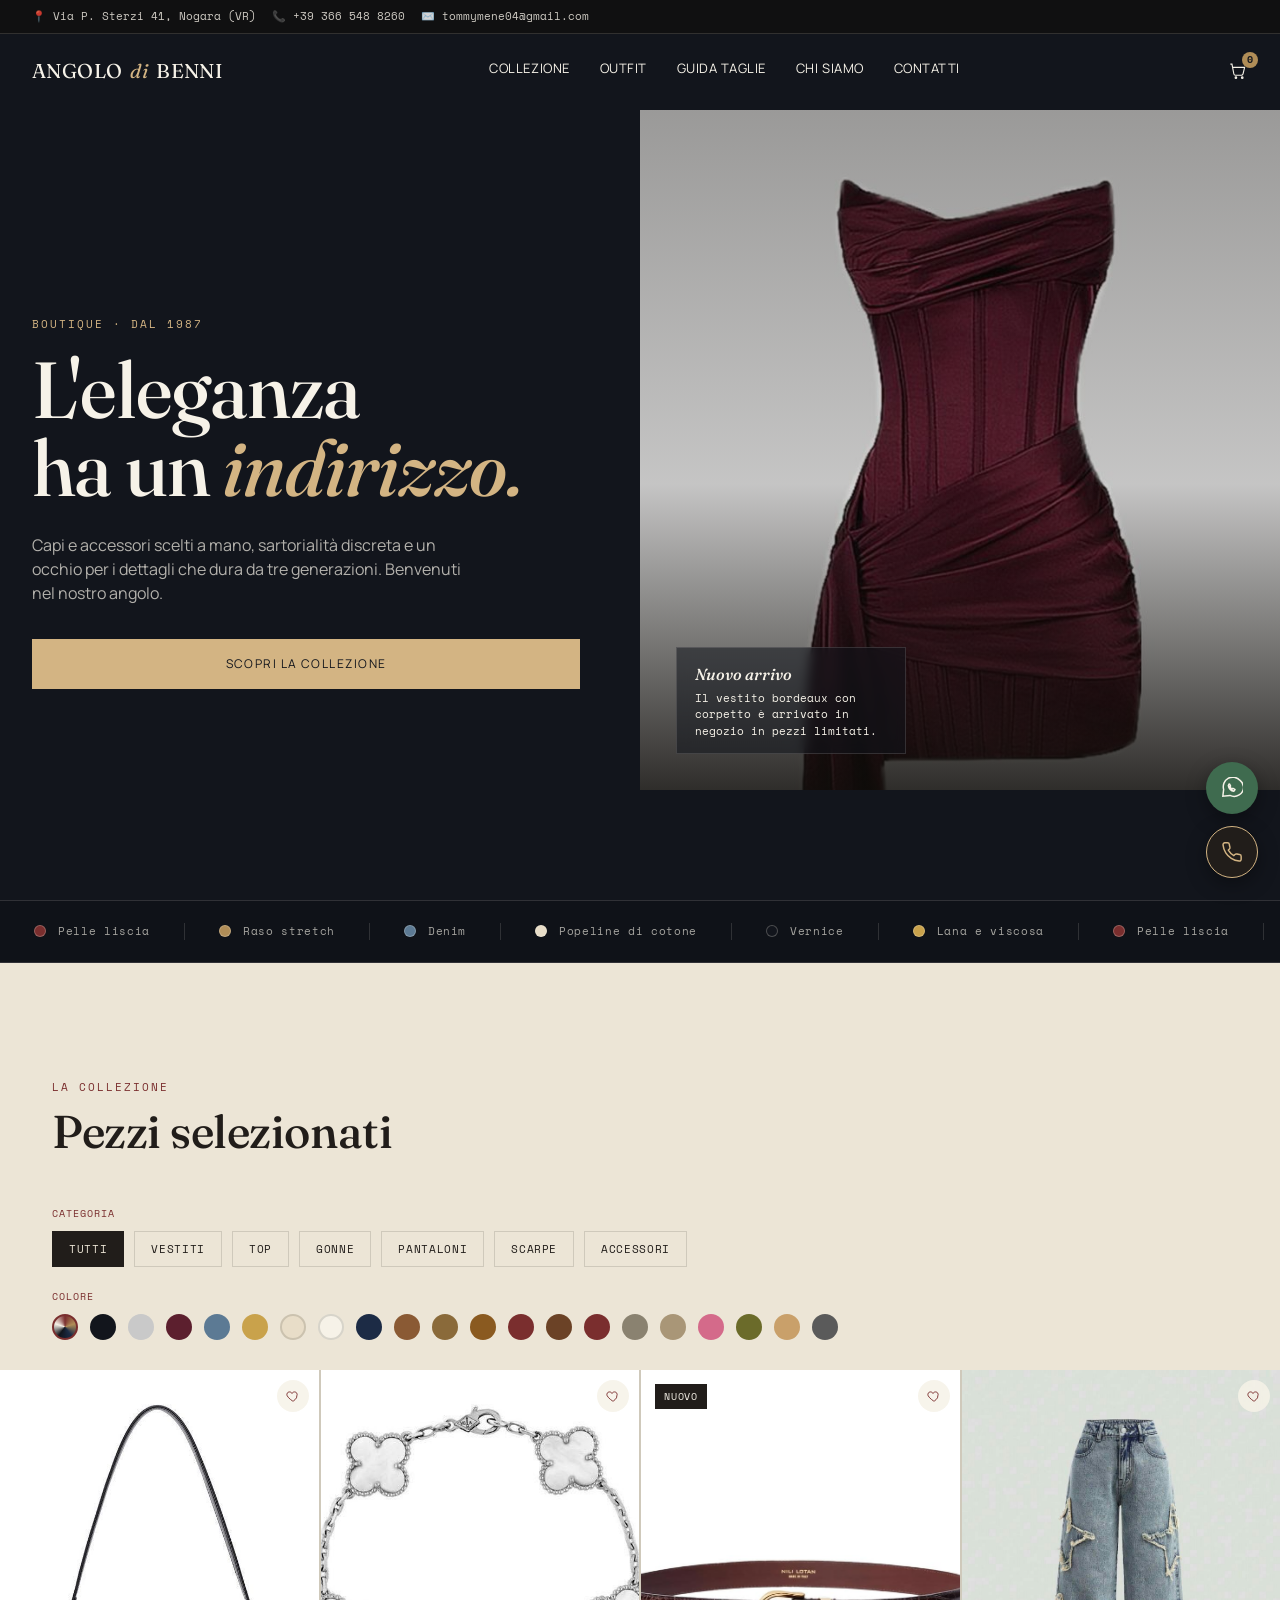
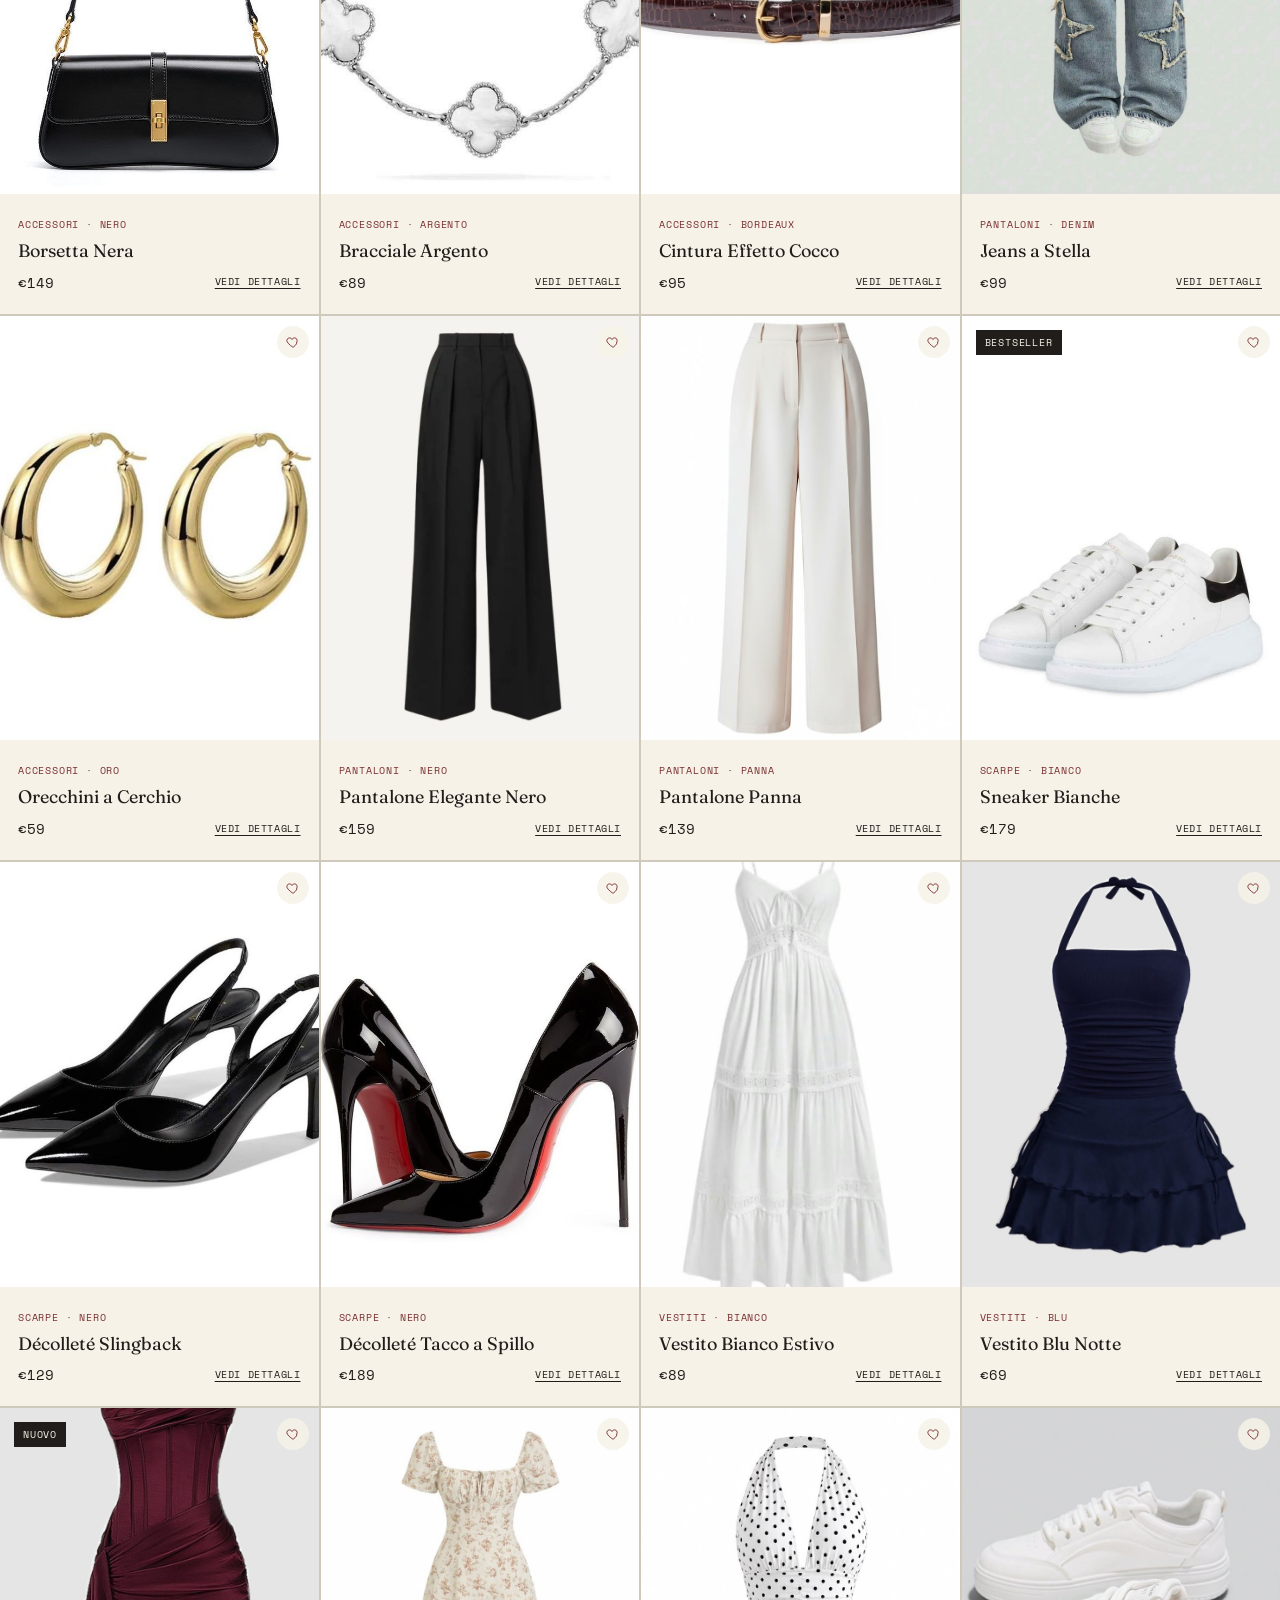
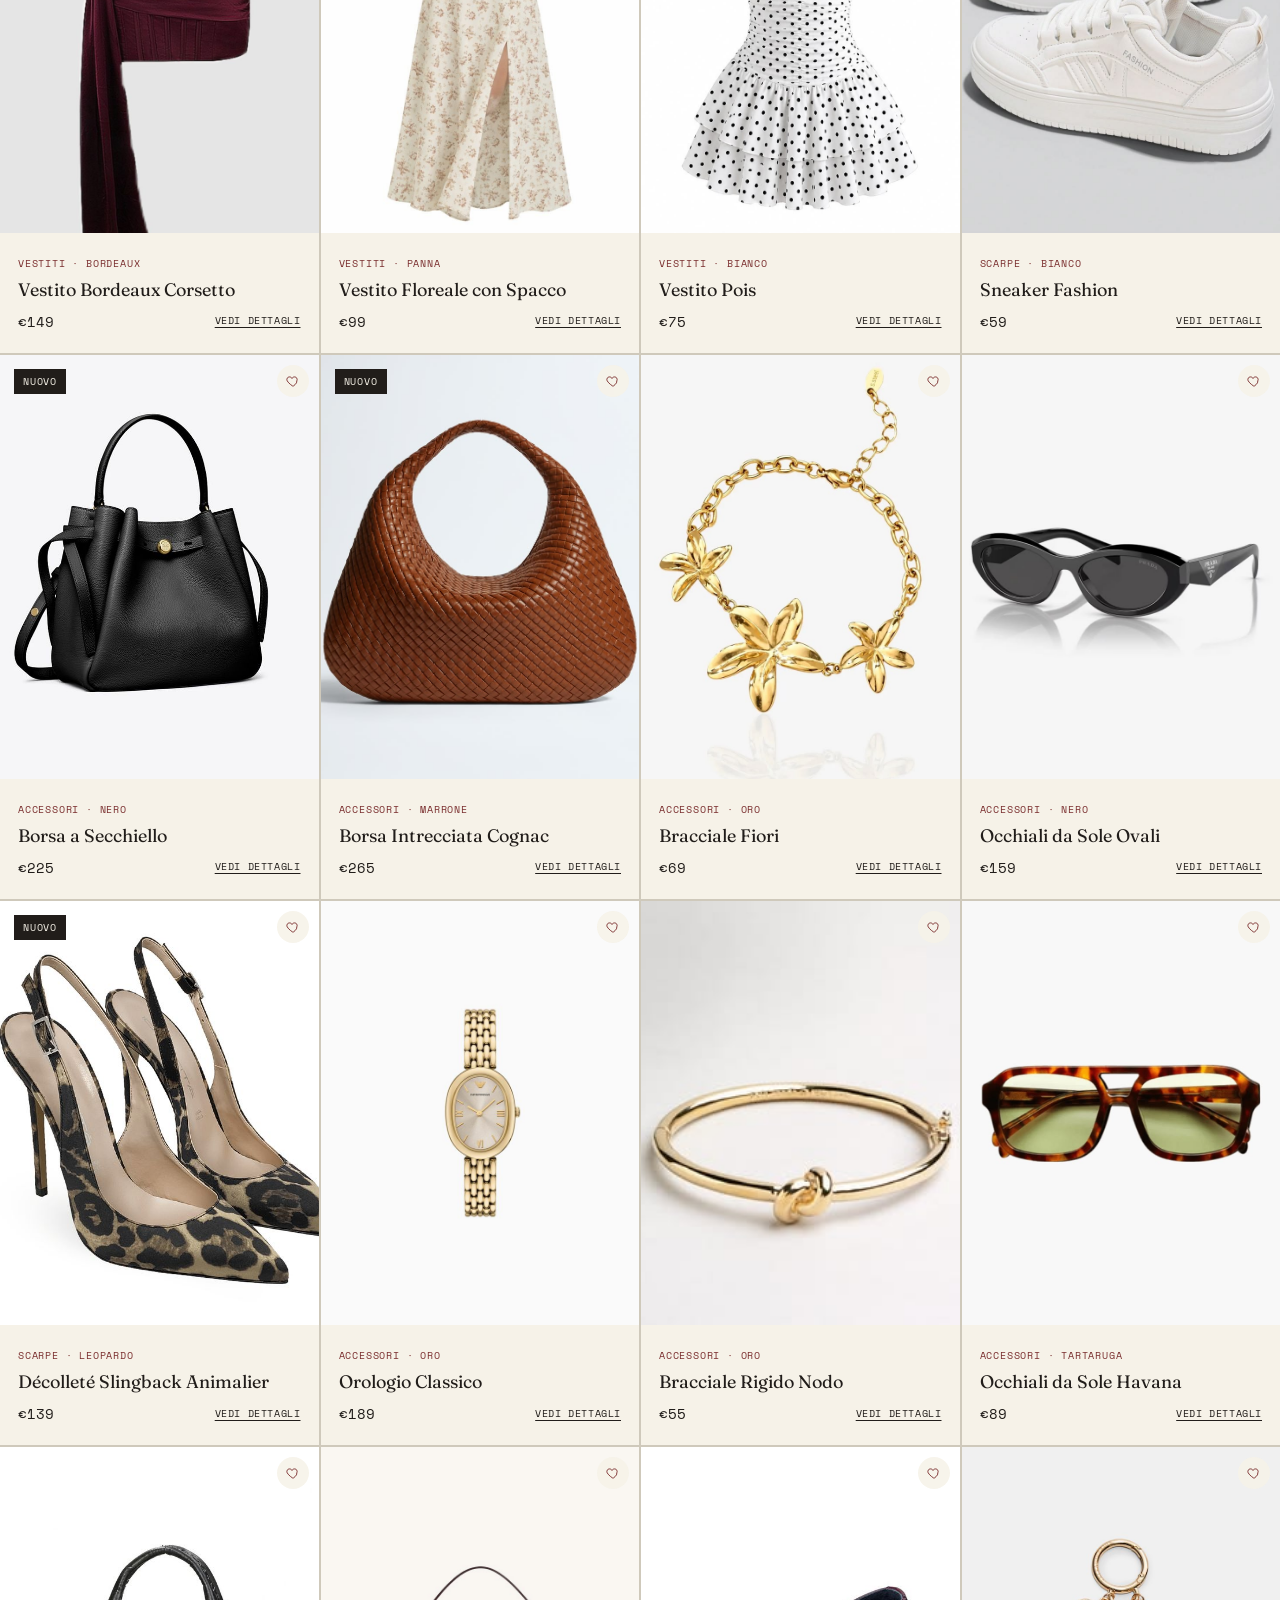
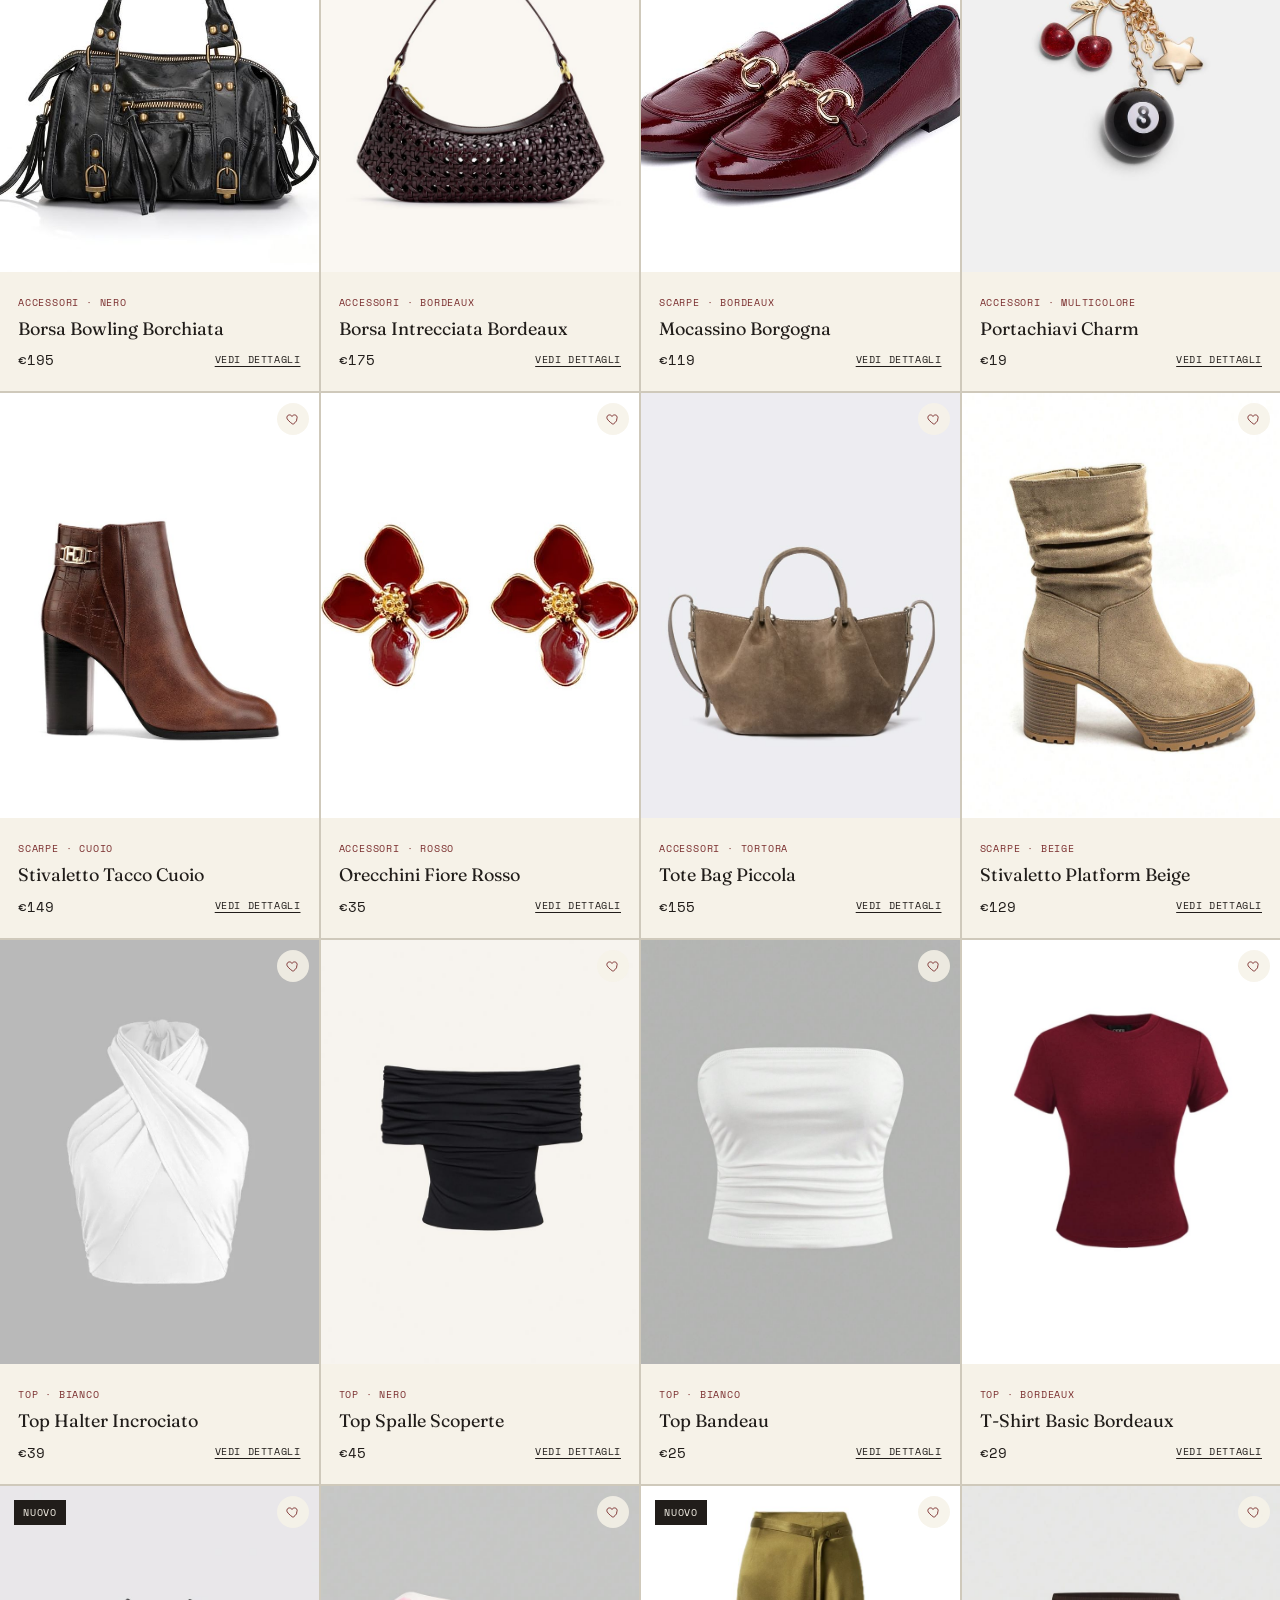
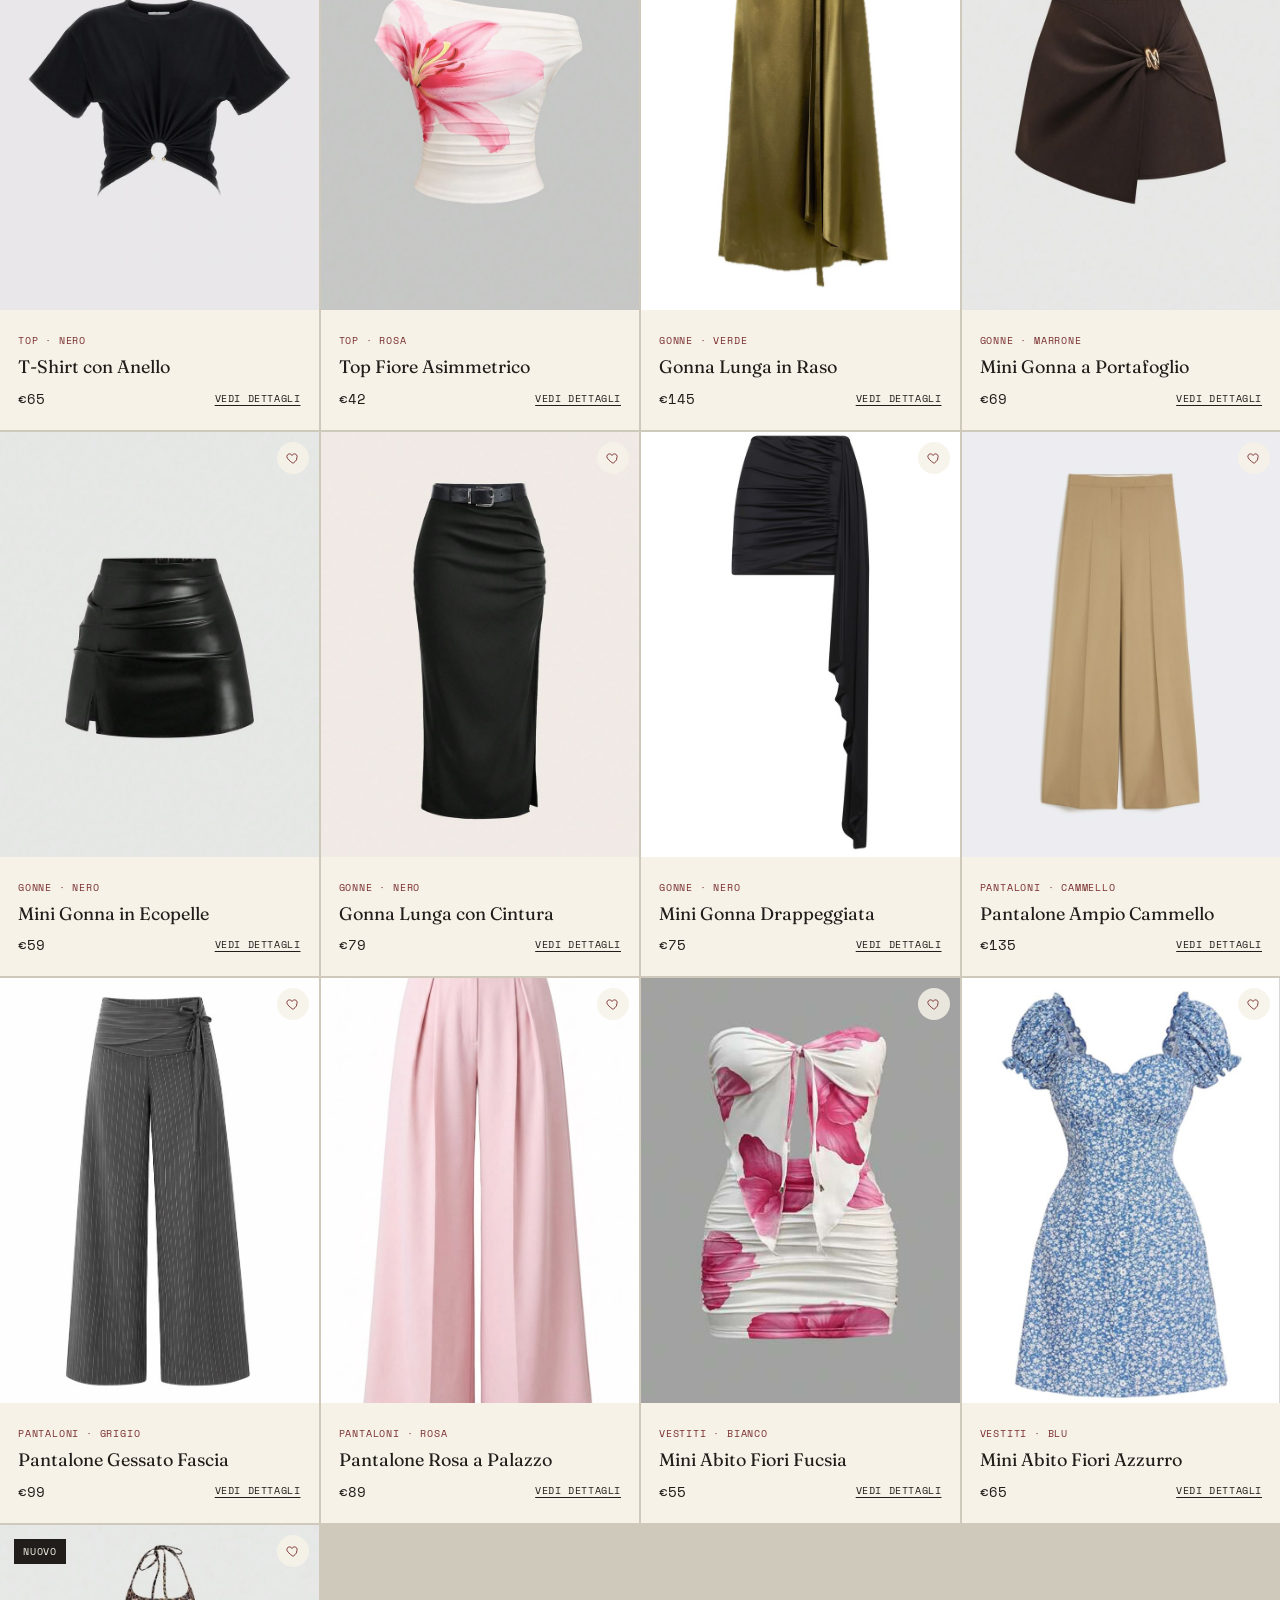
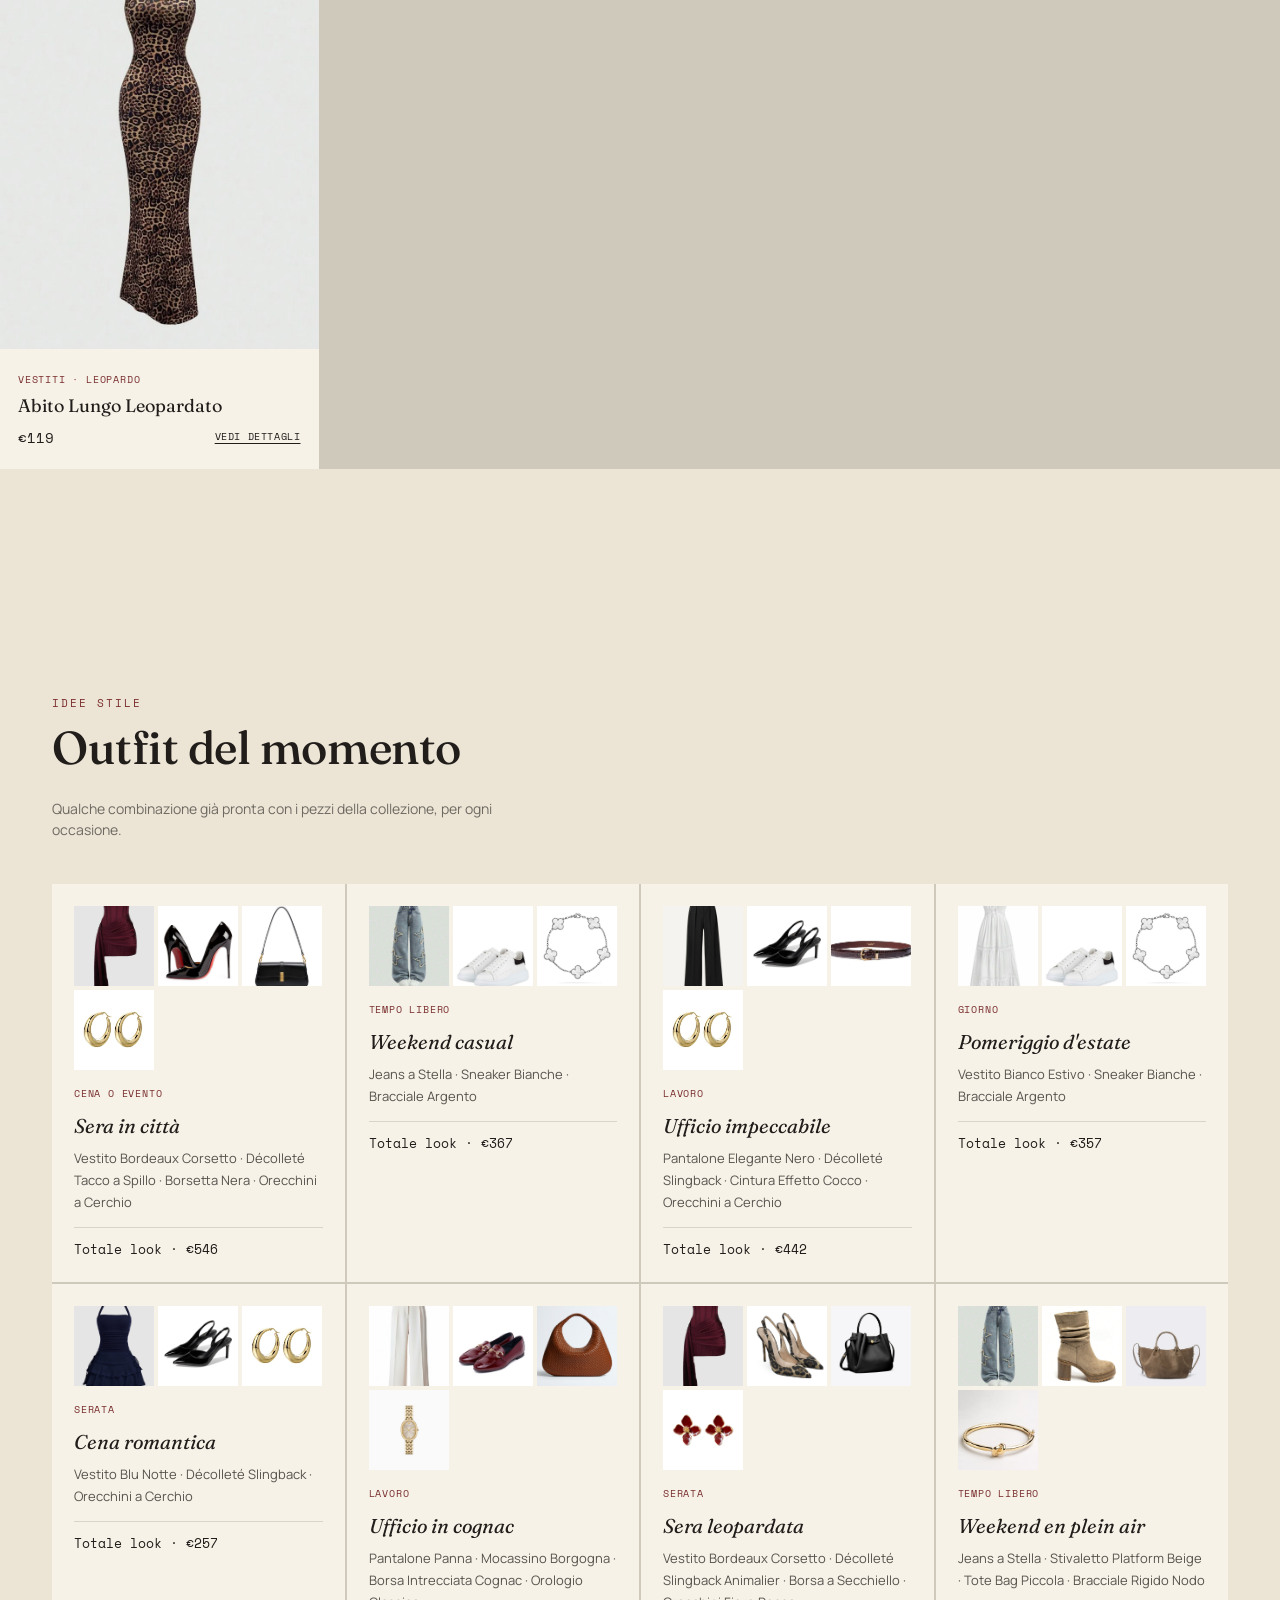
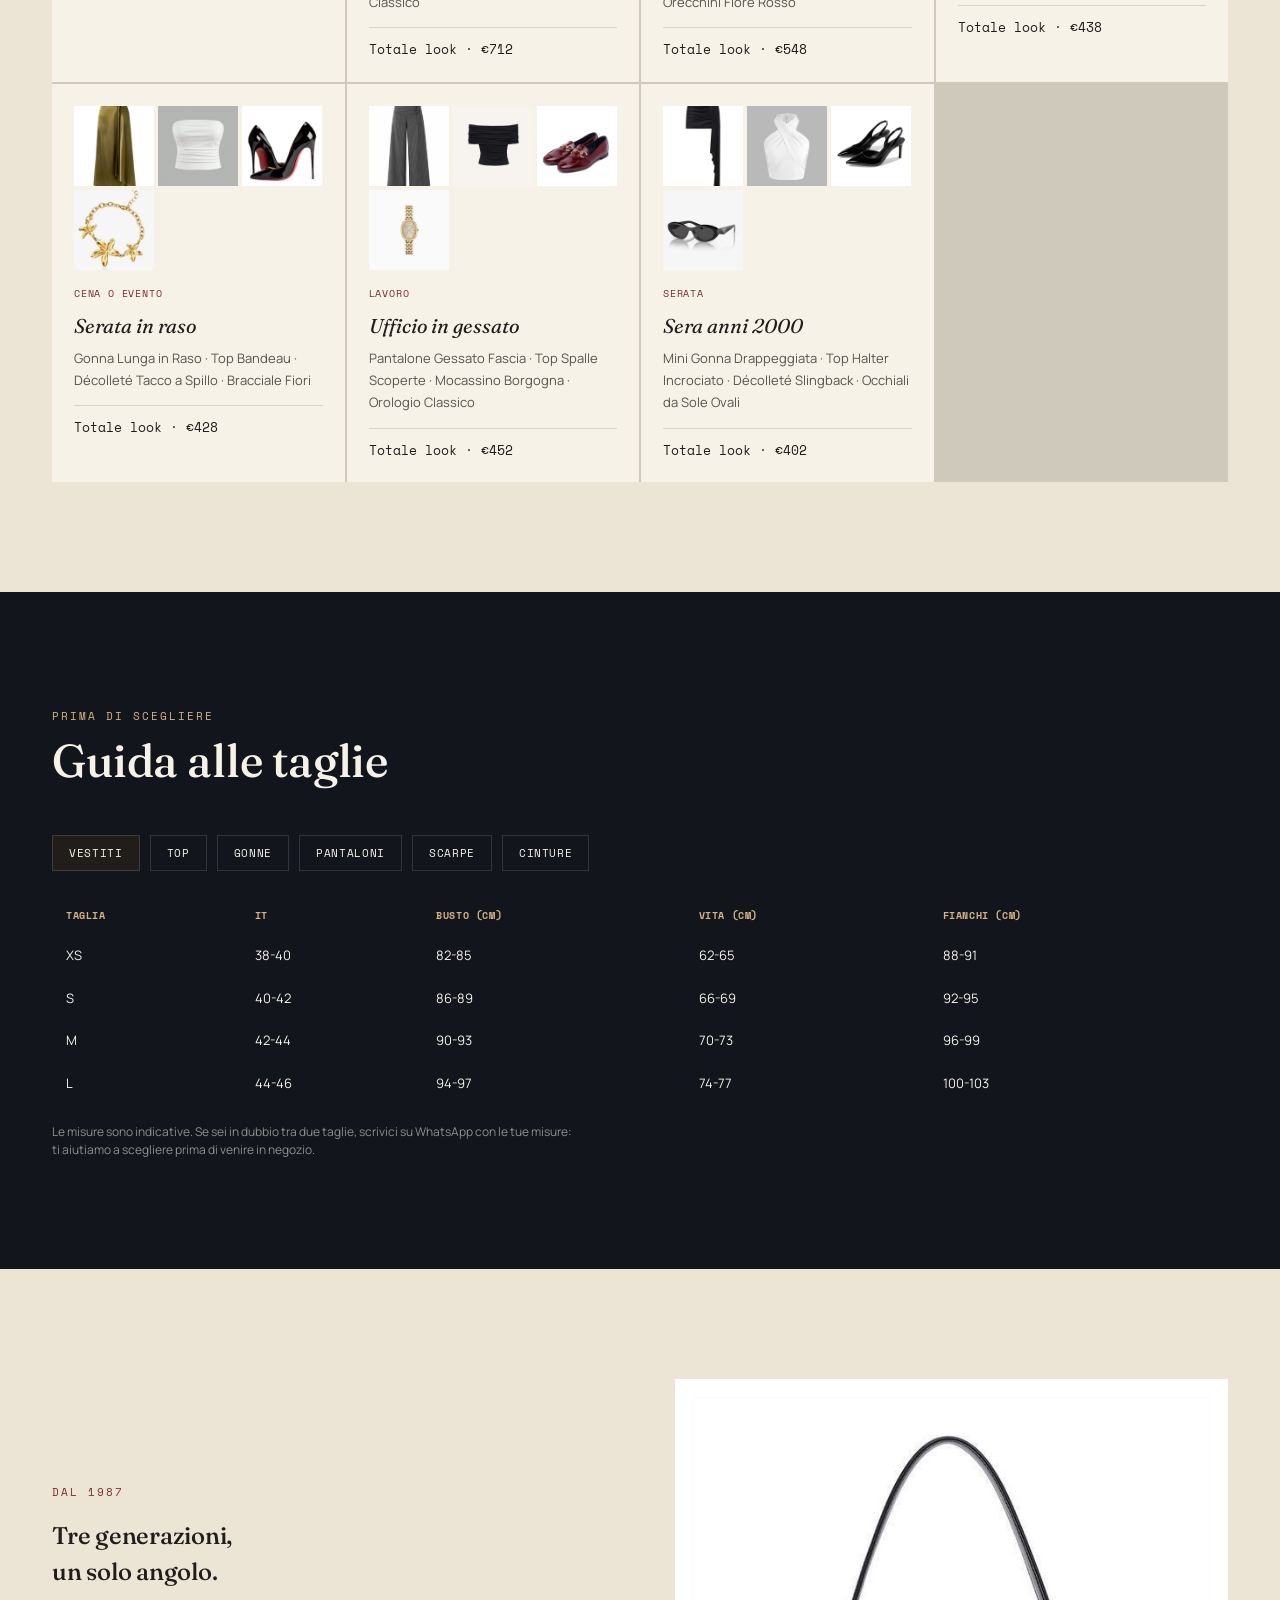
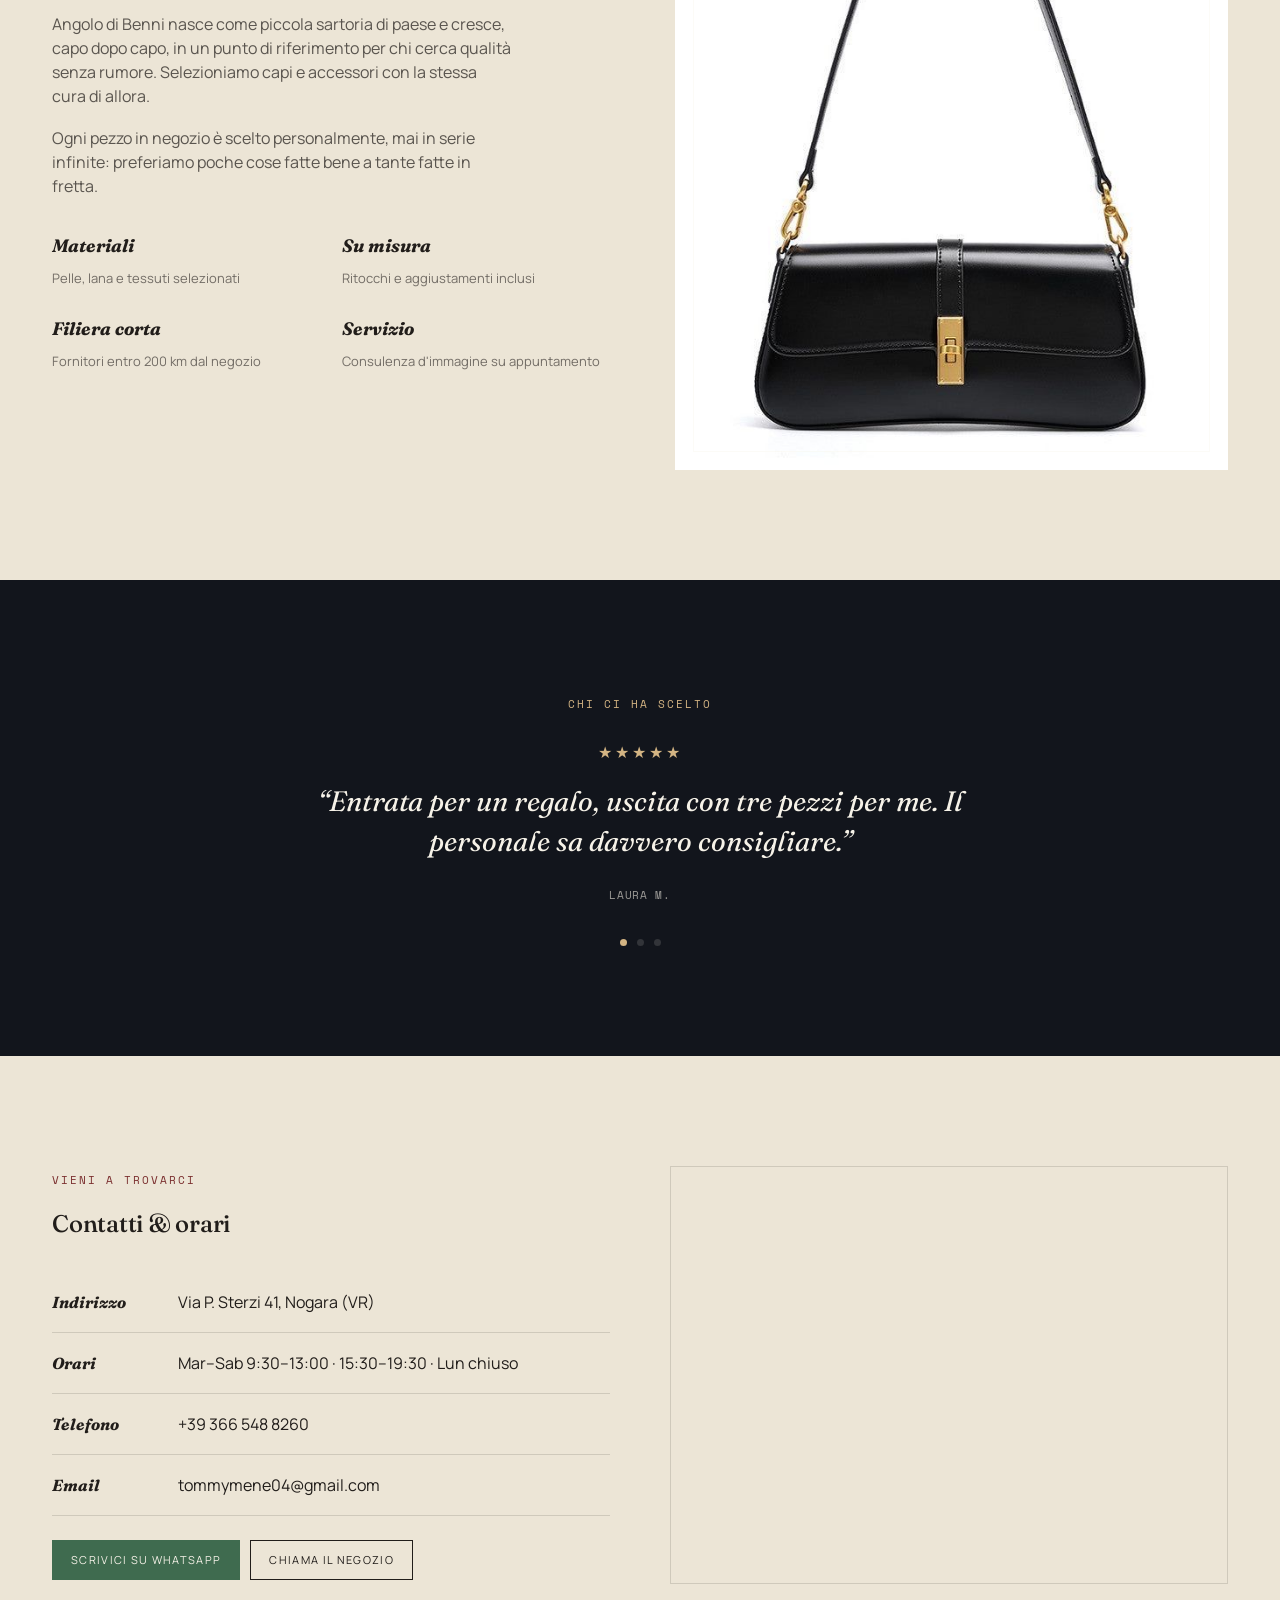
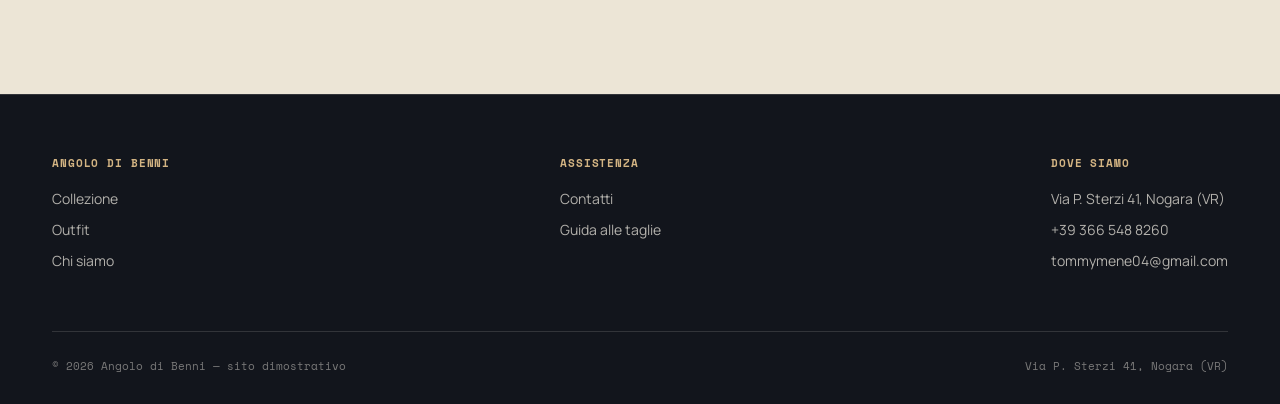
==== commit d1b9b024: "Add files via upload" ====
--- a/index.html
+++ b/index.html
@@ -4,6 +4,18 @@
 <meta charset="UTF-8">
 <meta name="viewport" content="width=device-width, initial-scale=1.0">
 <title>Angolo di Benni — Boutique</title>
+<meta name="description" content="Angolo di Benni — boutique di abbigliamento e accessori a Nogara (VR). Collezione, outfit e guida alle taglie: scopri i nostri pezzi selezionati.">
+<link rel="icon" type="image/svg+xml" href="data:image/svg+xml,%3Csvg xmlns='http://www.w3.org/2000/svg' viewBox='0 0 100 100'%3E%3Ccircle cx='50' cy='50' r='50' fill='%2312151c'/%3E%3Ctext x='50' y='69' font-family='Georgia, serif' font-size='60' font-style='italic' fill='%23d3b483' text-anchor='middle'%3EB%3C/text%3E%3C/svg%3E">
+<meta property="og:type" content="website">
+<meta property="og:site_name" content="Angolo di Benni">
+<meta property="og:title" content="Angolo di Benni — Boutique">
+<meta property="og:description" content="Capi e accessori scelti a mano per una boutique di paese. Scopri la collezione, gli outfit e le occasioni imperdibili — a Nogara (VR).">
+<meta property="og:image" content="https://menny28.github.io/Angolo-di-Benni/images/vestito_bordeaux_.jpg">
+<meta property="og:url" content="https://menny28.github.io/Angolo-di-Benni/">
+<meta name="twitter:card" content="summary_large_image">
+<meta name="twitter:title" content="Angolo di Benni — Boutique">
+<meta name="twitter:description" content="Capi e accessori scelti a mano per una boutique di paese, a Nogara (VR).">
+<meta name="twitter:image" content="https://menny28.github.io/Angolo-di-Benni/images/vestito_bordeaux_.jpg">
 <link rel="preconnect" href="https://fonts.googleapis.com">
 <link href="https://fonts.googleapis.com/css2?family=Fraunces:ital,opsz,wght@0,9..144,300;0,9..144,500;0,9..144,600;1,9..144,400&family=Manrope:wght@400;500;600;700&family=Space+Mono:wght@400;700&display=swap" rel="stylesheet">
 <style>
@@ -41,12 +53,30 @@
   /* ---------- HEADER ---------- */
   header{
     position:fixed; top:0; left:0; right:0; z-index:100;
-    display:flex; align-items:center; justify-content:space-between;
-    padding:26px 32px;
-    transition:padding .4s var(--ease), background .4s var(--ease), border-color .4s var(--ease);
+    display:block;
+    transition:background .4s var(--ease), border-color .4s var(--ease);
     border-bottom:1px solid transparent;
   }
-  header.scrolled{ padding:14px 32px; background:rgba(18,21,28,0.9); backdrop-filter:blur(10px); border-bottom:1px solid var(--line); }
+  header.scrolled{ background:rgba(18,21,28,0.92); backdrop-filter:blur(10px); border-bottom:1px solid var(--line); }
+  .topbar{
+    display:flex; align-items:center; justify-content:space-between; gap:14px; flex-wrap:wrap;
+    padding:8px 32px; font-family:var(--mono); font-size:11px; color:rgba(246,242,232,.82);
+    background:rgba(15,13,10,.55); border-bottom:1px solid var(--line);
+    max-height:60px; overflow:hidden; opacity:1;
+    transition:max-height .4s var(--ease), opacity .3s var(--ease), padding .4s var(--ease), border-color .4s var(--ease);
+  }
+  header.scrolled .topbar{ max-height:0; padding-top:0; padding-bottom:0; opacity:0; border-bottom-color:transparent; }
+  .topbar-contacts{display:flex; align-items:center; gap:16px; flex-wrap:wrap;}
+  .topbar-contacts a{display:inline-flex; align-items:center; gap:5px; white-space:nowrap;}
+  .topbar-contacts a:hover{color:var(--brass-light);}
+  .topbar-promo{font-weight:700; letter-spacing:.05em; text-transform:uppercase; color:var(--brass-light); white-space:nowrap;}
+  @media (max-width:760px){ .topbar{ font-size:9.5px; padding:7px 20px; gap:8px; justify-content:center; text-align:center; } .topbar-contacts{gap:10px; justify-content:center;} }
+  .header-main{
+    display:flex; align-items:center; justify-content:space-between;
+    padding:22px 32px;
+    transition:padding .4s var(--ease);
+  }
+  header.scrolled .header-main{ padding:12px 32px; }
   .logo{ font-family:var(--display); font-size:20px; letter-spacing:.02em; display:flex; align-items:baseline; gap:8px; }
   .logo em{font-style:italic; color:var(--brass-light);}
   nav.main-nav{display:flex; gap:30px;}
@@ -68,7 +98,7 @@
 
   /* ---------- HERO ---------- */
   .hero{min-height:100vh; display:flex; align-items:stretch;}
-  .hero-text{flex:1; display:flex; flex-direction:column; justify-content:center; padding:140px 60px 80px 32px; max-width:640px;}
+  .hero-text{flex:1; display:flex; flex-direction:column; justify-content:center; padding:185px 60px 80px 32px; max-width:640px;}
   .hero-text h1{font-size:clamp(42px,6.2vw,84px); line-height:.98; margin:18px 0 26px;}
   .hero-text h1 .it{font-style:italic; color:var(--brass-light);}
   .hero-text p{font-size:16px; color:rgba(246,242,232,.7); max-width:440px; margin-bottom:34px;}
@@ -87,10 +117,16 @@
   .hero-visual::before{ content:''; position:absolute; inset:0; z-index:1; background:linear-gradient(0deg, rgba(15,13,10,.85) 0%, rgba(15,13,10,.15) 45%, rgba(15,13,10,.35) 100%); }
   .hero-tag{ position:relative; z-index:2; margin:36px; padding:14px 18px; background:rgba(18,21,28,.55); backdrop-filter:blur(6px); border:1px solid var(--line); font-family:var(--mono); font-size:11px; max-width:230px; }
   .hero-tag b{display:block; font-family:var(--display); font-size:16px; font-weight:500; margin-bottom:4px; font-style:italic;}
-  @media (max-width:860px){ .hero{flex-direction:column;} .hero-text{padding:130px 24px 50px; max-width:none;} .hero-visual{min-height:340px;} }
+  @media (max-width:860px){ .hero{flex-direction:column;} .hero-text{padding:190px 24px 50px; max-width:none;} .hero-visual{min-height:340px;} }
 
   /* ---------- SWATCH RAIL ---------- */
   .rail{border-top:1px solid var(--line); border-bottom:1px solid var(--line); overflow:hidden; padding:22px 0; background:#0f1218;}
+  .promo-banner{
+    background:var(--wine); color:var(--ivory); text-align:center;
+    padding:16px 20px; font-family:var(--mono); font-size:13px; letter-spacing:.06em; text-transform:uppercase;
+  }
+  .promo-banner b{font-weight:700;}
+  @media (max-width:640px){ .promo-banner{font-size:11px; padding:13px 16px;} }
   .rail-track{display:flex; width:max-content; animation:scroll-rail 34s linear infinite;}
   .rail:hover .rail-track{animation-play-state:paused;}
   @keyframes scroll-rail{ from{transform:translateX(0);} to{transform:translateX(-50%);} }
@@ -134,6 +170,10 @@
   .p-name{font-family:var(--display); font-size:18px; margin:6px 0 8px; line-height:1.2;}
   .p-row{display:flex; justify-content:space-between; align-items:center;}
   .p-price{font-family:var(--mono); font-size:14px;}
+  .price-old{opacity:.5; text-decoration:line-through; font-size:.85em; margin-right:4px;}
+  .price-new{color:var(--wine); font-weight:700;}
+  .cart-total-row{font-family:var(--mono); font-size:13px; border-top:1px solid var(--line-dark); margin-top:6px; padding-top:12px; display:flex; align-items:center; gap:8px; flex-wrap:wrap;}
+  .promo-tag{font-size:10px; letter-spacing:.04em; text-transform:uppercase; background:var(--wine); color:var(--ivory); padding:3px 7px;}
   .p-view{font-family:var(--mono); font-size:10px; letter-spacing:.06em; text-transform:uppercase; text-decoration:underline; text-underline-offset:3px;}
 
   /* ---------- OUTFIT ---------- */
@@ -251,20 +291,30 @@
 <body>
 
 <header id="siteHeader">
-  <div class="logo">ANGOLO <em>di</em> BENNI</div>
-  <nav class="main-nav">
-    <a href="#collezione">Collezione</a>
-    <a href="#outfit">Outfit</a>
-    <a href="#taglie">Guida taglie</a>
-    <a href="#storia">Chi Siamo</a>
-    <a href="#contatti">Contatti</a>
-  </nav>
-  <div class="header-actions">
-    <button class="icon-btn" id="cartOpen" aria-label="Apri la tua richiesta">
-      <svg viewBox="0 0 24 24"><path d="M3 4h2l2.4 12.4a2 2 0 0 0 2 1.6h7.6a2 2 0 0 0 2-1.6L21 8H6"/><circle cx="10" cy="21" r="1"/><circle cx="18" cy="21" r="1"/></svg>
-      <span class="cart-count" id="cartCount">0</span>
-    </button>
-    <button class="burger" id="burgerBtn" aria-label="Apri menu"><span></span><span></span><span></span></button>
+  <div class="topbar">
+    <div class="topbar-contacts">
+      <span>📍 Via P. Sterzi 41, Nogara (VR)</span>
+      <a href="tel:+393665488260">📞 +39 366 548 8260</a>
+      <a href="mailto:tommymene04@gmail.com">✉️ tommymene04@gmail.com</a>
+    </div>
+    <div class="topbar-promo" id="topbarPromo"></div>
+  </div>
+  <div class="header-main">
+    <div class="logo">ANGOLO <em>di</em> BENNI</div>
+    <nav class="main-nav">
+      <a href="#collezione">Collezione</a>
+      <a href="#outfit">Outfit</a>
+      <a href="#taglie">Guida taglie</a>
+      <a href="#storia">Chi Siamo</a>
+      <a href="#contatti">Contatti</a>
+    </nav>
+    <div class="header-actions">
+      <button class="icon-btn" id="cartOpen" aria-label="Apri la tua richiesta">
+        <svg viewBox="0 0 24 24"><path d="M3 4h2l2.4 12.4a2 2 0 0 0 2 1.6h7.6a2 2 0 0 0 2-1.6L21 8H6"/><circle cx="10" cy="21" r="1"/><circle cx="18" cy="21" r="1"/></svg>
+        <span class="cart-count" id="cartCount">0</span>
+      </button>
+      <button class="burger" id="burgerBtn" aria-label="Apri menu"><span></span><span></span><span></span></button>
+    </div>
   </div>
 </header>
 
@@ -294,6 +344,8 @@
 </section>
 
 <div class="rail"><div class="rail-track" id="railTrack"></div></div>
+
+<div class="promo-banner" id="promoBanner"></div>
 
 <section id="collezione" class="light">
   <div class="wrap">
@@ -468,67 +520,228 @@
 <script>
 /* ---------------- DATA ---------------- */
 const products = [
-  {id:'borsetta-nera', name:'Borsetta Nera', category:'accessori', color:'nero', colorHex:'#12151c', price:'€149', img:'images/borsetta_nera.jpg',
+  {id:'borsetta-nera', name:'Borsetta Nera', category:'accessori', color:'nero', colorHex:'#12151c', price:149, img:'images/borsetta_nera.jpg',
     desc:'Borsetta a spalla in pelle liscia, con chiusura girevole dorata e manico regolabile. Perfetta per il giorno e per la sera.',
     material:'Pelle bovina liscia, ferramenta dorata', fit:'Capienza media: entrano portafoglio, chiavi e smartphone. Tracolla regolabile 40–65 cm.',
     sizes:['Taglia unica']},
-  {id:'bracciale-argento', name:'Bracciale Argento', category:'accessori', color:'argento', colorHex:'#c9c9c9', price:'€89', img:'images/bracciale_argento.jpg',
+  {id:'bracciale-argento', name:'Bracciale Argento', category:'accessori', color:'argento', colorHex:'#c9c9c9', price:89, img:'images/bracciale_argento.jpg',
     desc:'Bracciale a catena con cinque charm a quadrifoglio in madreperla, chiusura a moschettone.',
     material:'Argento 925, madreperla naturale', fit:'Lunghezza 18 cm, con anellini di regolazione da 1,5 cm.',
     sizes:['Taglia unica']},
-  {id:'cintura-bordeaux', name:'Cintura Effetto Cocco', category:'accessori', color:'bordeaux', colorHex:'#5c1f2e', price:'€95', img:'images/cintura_squamata_rossa.jpg', badge:'Nuovo',
+  {id:'cintura-bordeaux', name:'Cintura Effetto Cocco', category:'accessori', color:'bordeaux', colorHex:'#5c1f2e', price:95, img:'images/cintura_squamata_rossa.jpg', badge:'Nuovo',
     desc:'Cintura in pelle stampa cocco con fibbia maxi dorata, rifinita a mano.',
     material:'Pelle stampata, fibbia in metallo dorato', fit:'Veste in vita o leggermente sui fianchi. Cinque fori di regolazione.',
     sizes:['80','85','90','95']},
-  {id:'jeans-stelle', name:'Jeans a Stella', category:'pantaloni', color:'denim', colorHex:'#5c7a94', price:'€99', img:'images/jeans_largo_stelle.jpg',
+  {id:'jeans-stelle', name:'Jeans a Stella', category:'pantaloni', color:'denim', colorHex:'#5c7a94', price:99, img:'images/jeans_largo_stelle.jpg',
     desc:'Jeans a gamba larga con applicazioni a stella sfilacciate sulle cosce, vita alta.',
     material:'100% cotone denim', fit:'Vestibilità ampia e comoda: prendere la propria taglia abituale. Lunghezza importante, ideale con sneaker o tacco.',
     sizes:['38','40','42','44','46']},
-  {id:'orecchini-oro', name:'Orecchini a Cerchio', category:'accessori', color:'oro', colorHex:'#c9a24b', price:'€59', img:'images/orecchini_oro.jpg',
+  {id:'orecchini-oro', name:'Orecchini a Cerchio', category:'accessori', color:'oro', colorHex:'#c9a24b', price:59, img:'images/orecchini_oro.jpg',
     desc:'Orecchini a cerchio ampio, superficie liscia e lucida, chiusura a farfalla.',
     material:'Placcatura oro 18k su ottone', fit:'Diametro 3,5 cm, leggeri: adatti anche all\'uso quotidiano.',
     sizes:['Taglia unica']},
-  {id:'pantalone-nero', name:'Pantalone Elegante Nero', category:'pantaloni', color:'nero', colorHex:'#12151c', price:'€159', img:'images/pantalone_elegante_nero.jpg',
+  {id:'pantalone-nero', name:'Pantalone Elegante Nero', category:'pantaloni', color:'nero', colorHex:'#12151c', price:159, img:'images/pantalone_elegante_nero.jpg',
     desc:'Pantalone sartoriale a vita alta con doppia pince e gamba ampia, in tessuto fluido.',
     material:'97% lana, 3% elastan', fit:'Vestibilità comoda sul fianco, gamba dritta e ampia. Prendere la propria taglia abituale.',
     sizes:['38','40','42','44','46']},
-  {id:'pantalone-panna', name:'Pantalone Panna', category:'pantaloni', color:'panna', colorHex:'#e8ddc8', price:'€139', img:'images/pantalone_panna_elegante.jpg',
+  {id:'pantalone-panna', name:'Pantalone Panna', category:'pantaloni', color:'panna', colorHex:'#e8ddc8', price:139, img:'images/pantalone_panna_elegante.jpg',
     desc:'Pantalone a palazzo color panna, vita alta e pince frontali, chiusura con gancio a vista.',
     material:'Misto viscosa, mano morbida', fit:'Stessa vestibilità del modello nero: ampio sulla gamba, prendere la propria taglia.',
     sizes:['38','40','42','44']},
-  {id:'sneaker-bianche', name:'Sneaker Bianche', category:'scarpe', color:'bianco', colorHex:'#f6f2e8', price:'€179', img:'images/scarpe_ginnastica_bianche.jpg', badge:'Bestseller',
+  {id:'sneaker-bianche', name:'Sneaker Bianche', category:'scarpe', color:'bianco', colorHex:'#f6f2e8', price:179, img:'images/scarpe_ginnastica_bianche.jpg', badge:'Bestseller',
     desc:'Sneaker in pelle con suola maxi e dettaglio a contrasto sul tallone.',
     material:'Pelle liscia, suola in gomma', fit:'Vestono leggermente grandi: si consiglia mezza taglia in meno rispetto al solito.',
     sizes:['36','37','38','39','40','41']},
-  {id:'tacchi-slingback', name:'Décolleté Slingback', category:'scarpe', color:'nero', colorHex:'#12151c', price:'€129', img:'images/tacchi_a_punta_neri.jpg',
+  {id:'tacchi-slingback', name:'Décolleté Slingback', category:'scarpe', color:'nero', colorHex:'#12151c', price:129, img:'images/tacchi_a_punta_neri.jpg',
     desc:'Décolleté slingback in vernice nera, punta a mandorla e tacco sottile 8 cm.',
     material:'Vernice sintetica, suola in cuoio', fit:'Vestibilità regolare, cinturino posteriore regolabile per una calzata più sicura.',
     sizes:['36','37','38','39','40']},
-  {id:'tacchi-spillo', name:'Décolleté Tacco a Spillo', category:'scarpe', color:'nero', colorHex:'#12151c', price:'€189', img:'images/tacchi_suola_rossa.jpg',
+  {id:'tacchi-spillo', name:'Décolleté Tacco a Spillo', category:'scarpe', color:'nero', colorHex:'#12151c', price:189, img:'images/tacchi_suola_rossa.jpg',
     desc:'Décolleté in vernice nera con punta affilata e tacco a spillo 10 cm, suola a contrasto.',
     material:'Vernice, suola in cuoio verniciato', fit:'Calzata precisa e aderente: se hai un piede stretto va bene la tua taglia, altrimenti mezza taglia in più.',
     sizes:['36','37','38','39','40']},
-  {id:'vestito-bianco', name:'Vestito Bianco Estivo', category:'vestiti', color:'bianco', colorHex:'#f6f2e8', price:'€89', img:'images/vestito_bianco.jpg',
+  {id:'vestito-bianco', name:'Vestito Bianco Estivo', category:'vestiti', color:'bianco', colorHex:'#f6f2e8', price:89, img:'images/vestito_bianco.jpg',
     desc:'Abito lungo con spalline sottili, dettagli in pizzo a balze e coulisse sul davanti.',
     material:'Cotone leggero', fit:'Vestibilità morbida e svasata, adatta anche a chi preferisce non fasciare il punto vita.',
     sizes:['XS','S','M','L']},
-  {id:'vestito-blu', name:'Vestito Blu Notte', category:'vestiti', color:'blu', colorHex:'#1c2b45', price:'€69', img:'images/vestito_blu.jpg',
+  {id:'vestito-blu', name:'Vestito Blu Notte', category:'vestiti', color:'blu', colorHex:'#1c2b45', price:69, img:'images/vestito_blu.jpg',
     desc:'Mini abito con scollo all\'americana, corpetto arricciato e gonna a balze sovrapposte.',
     material:'Jersey costine, elasticizzato', fit:'Fascia il corpo su busto e vita, gonna svolazzante. Vestibilità regolare.',
     sizes:['XS','S','M','L']},
-  {id:'vestito-bordeaux', name:'Vestito Bordeaux Corsetto', category:'vestiti', color:'bordeaux', colorHex:'#5c1f2e', price:'€149', img:'images/vestito_bordeaux_.jpg', badge:'Nuovo',
+  {id:'vestito-bordeaux', name:'Vestito Bordeaux Corsetto', category:'vestiti', color:'bordeaux', colorHex:'#5c1f2e', price:149, img:'images/vestito_bordeaux_.jpg', badge:'Nuovo',
     desc:'Abito corto in stile bustier, spalle scoperte e drappeggio laterale con strascico removibile.',
     material:'Raso stretch', fit:'Vestibilità aderente e strutturata, stecche interne al corpetto. Consigliata la propria taglia.',
     sizes:['XS','S','M','L']},
-  {id:'vestito-floreale', name:'Vestito Floreale con Spacco', category:'vestiti', color:'panna', colorHex:'#e8ddc8', price:'€99', img:'images/vestito_corsetto.jpg',
+  {id:'vestito-floreale', name:'Vestito Floreale con Spacco', category:'vestiti', color:'panna', colorHex:'#e8ddc8', price:99, img:'images/vestito_corsetto.jpg',
     desc:'Abito lungo a fiori con maniche a palloncino, corpetto arricciato e spacco laterale.',
     material:'Popeline di cotone', fit:'Vestibilità morbida in vita, gonna ampia. Fedele alla taglia.',
     sizes:['XS','S','M','L']},
-  {id:'vestito-pois', name:'Vestito Pois', category:'vestiti', color:'bianco', colorHex:'#f6f2e8', price:'€75', img:'images/vestito_pois_bianco.jpg',
+  {id:'vestito-pois', name:'Vestito Pois', category:'vestiti', color:'bianco', colorHex:'#f6f2e8', price:75, img:'images/vestito_pois_bianco.jpg',
     desc:'Mini abito a pois con scollo profondo all\'americana e gonna a doppia balza.',
     material:'Popeline elasticizzato', fit:'Vestibilità aderente su busto, gonna svasata a balze. Consigliata la propria taglia.',
     sizes:['XS','S','M','L']},
+
+  {id:'sneaker-fashion', name:'Sneaker Fashion', category:'scarpe', color:'bianco', colorHex:'#f6f2e8', price:59, img:'images/sneaker_bianche_fashion.jpg',
+    desc:'Sneaker basse con suola alta a due strati e dettagli a righe a contrasto, chiusura con lacci.',
+    material:'Ecopelle, suola in gomma', fit:'Vestibilità regolare, suola alta che allunga la gamba. Prendere la propria taglia.',
+    sizes:['36','37','38','39','40']},
+  {id:'borsa-secchiello-nera', name:'Borsa a Secchiello', category:'accessori', color:'nero', colorHex:'#12151c', price:225, img:'images/borsa_secchiello_nera.jpg', badge:'Nuovo',
+    desc:'Borsa a secchiello in pelle con manico rigido, coulisse e bottone a pressione, tracolla removibile.',
+    material:'Pelle grainata, ferramenta dorata', fit:'Capienza generosa, ideale come borsa da giorno. Tracolla regolabile.',
+    sizes:['Taglia unica']},
+  {id:'borsa-intrecciata-marrone', name:'Borsa Intrecciata Cognac', category:'accessori', color:'marrone', colorHex:'#8a5a34', price:265, img:'images/borsa_intrecciata_marrone.jpg', badge:'Nuovo',
+    desc:'Borsa a spalla in pelle intrecciata a mano, forma morbida e manico ampio.',
+    material:'Pelle intrecciata (stile woven)', fit:'Si porta a spalla o a mano, capienza media-alta, forma destrutturata.',
+    sizes:['Taglia unica']},
+  {id:'bracciale-fiori-oro', name:'Bracciale Fiori', category:'accessori', color:'oro', colorHex:'#c9a24b', price:69, img:'images/bracciale_fiori_oro.jpg',
+    desc:'Bracciale a catena con tre fiori tridimensionali, chiusura a moschettone e catenella di regolazione.',
+    material:'Acciaio placcato oro', fit:'Lunghezza regolabile 16-19 cm circa.',
+    sizes:['Taglia unica']},
+  {id:'occhiali-neri-ovali', name:'Occhiali da Sole Ovali', category:'accessori', color:'nero', colorHex:'#12151c', price:159, img:'images/occhiali_neri_ovali.jpg',
+    desc:'Occhiali da sole a montatura ovale, lenti scure e dettaglio logo sull\'asta.',
+    material:'Acetato, lenti con protezione UV400', fit:'Montatura media, adatta alla maggior parte dei visi.',
+    sizes:['Taglia unica']},
+  {id:'tacchi-leopardati', name:'Décolleté Slingback Animalier', category:'scarpe', color:'leopardo', colorHex:'#8a6a3a', price:139, img:'images/tacchi_leopardati.jpg', badge:'Nuovo',
+    desc:'Décolleté slingback in raso stampa leopardo, punta a mandorla e tacco a spillo 11 cm.',
+    material:'Raso stampato, suola in cuoio', fit:'Calzata precisa, cinturino posteriore regolabile con fibbia.',
+    sizes:['36','37','38','39','40']},
+  {id:'orologio-oro', name:'Orologio Classico', category:'accessori', color:'oro', colorHex:'#c9a24b', price:189, img:'images/orologio_oro.jpg',
+    desc:'Orologio con cassa ovale, quadrante champagne e cinturino a maglia in metallo dorato.',
+    material:'Acciaio placcato oro', fit:'Cinturino regolabile con maglie removibili, cassa piccola ed elegante.',
+    sizes:['Taglia unica']},
+  {id:'bracciale-nodo-oro', name:'Bracciale Rigido Nodo', category:'accessori', color:'oro', colorHex:'#c9a24b', price:55, img:'images/bracciale_nodo_oro.jpg',
+    desc:'Bracciale rigido con dettaglio a nodo centrale, apertura a scatto.',
+    material:'Metallo placcato oro', fit:'Rigido, apertura regolabile, adatto a polsi sottili e medi.',
+    sizes:['Taglia unica']},
+  {id:'occhiali-tartarugati', name:'Occhiali da Sole Havana', category:'accessori', color:'tartaruga', colorHex:'#8a5a20', price:89, img:'images/occhiali_tartarugati.jpg',
+    desc:'Occhiali da sole squadrati stile aviator, montatura tartarugata e lenti verdi.',
+    material:'Acetato, lenti con protezione UV400', fit:'Montatura importante, adatta a chi ama uno stile deciso.',
+    sizes:['Taglia unica']},
+  {id:'borsa-bowling-nera', name:'Borsa Bowling Borchiata', category:'accessori', color:'nero', colorHex:'#12151c', price:195, img:'images/borsa_bowling_nera.jpg',
+    desc:'Borsa a mano stile bowling in pelle vissuta, borchie e nappine, doppio manico.',
+    material:'Pelle vissuta, ferramenta anticata', fit:'Capienza media, si porta a mano o al gomito.',
+    sizes:['Taglia unica']},
+  {id:'borsa-intrecciata-bordeaux', name:'Borsa Intrecciata Bordeaux', category:'accessori', color:'bordeaux', colorHex:'#5c1f2e', price:175, img:'images/borsa_intrecciata_bordeaux.jpg',
+    desc:'Borsa a spalla intrecciata con zip, manico corto e moschettoni dorati.',
+    material:'Pelle intrecciata (stile woven)', fit:'Si porta a spalla, capienza piccola-media, ideale per la sera.',
+    sizes:['Taglia unica']},
+  {id:'mocassino-borgogna', name:'Mocassino Borgogna', category:'scarpe', color:'bordeaux', colorHex:'#5c1f2e', price:119, img:'images/mocassino_borgogna.jpg',
+    desc:'Mocassino in pelle verniciata con morsetto dorato sul collo del piede.',
+    material:'Pelle verniciata, suola in cuoio', fit:'Vestibilità regolare, si consiglia la propria taglia abituale.',
+    sizes:['36','37','38','39','40']},
+  {id:'portachiavi-charm', name:'Portachiavi Charm', category:'accessori', color:'multicolore', colorHex:'#7a2e2e', price:19, img:'images/portachiavi_charm.jpg',
+    desc:'Portachiavi con charm a ciliegia, stella e boccia da biliardo numero 8, anello apribile.',
+    material:'Metallo placcato oro, resina', fit:'Si aggancia a borse e chiavi, lunghezza circa 12 cm.',
+    sizes:['Taglia unica']},
+  {id:'stivaletto-cuoio', name:'Stivaletto Tacco Cuoio', category:'scarpe', color:'cuoio', colorHex:'#6b4226', price:149, img:'images/stivaletto_tacco_cuoio.jpg',
+    desc:'Stivaletto in pelle con dettaglio a stampa cocco, cinturino con fibbia dorata e tacco largo.',
+    material:'Pelle liscia e stampa cocco, tacco rivestito', fit:'Vestibilità regolare, tacco stabile 9 cm, comodo per tutto il giorno.',
+    sizes:['36','37','38','39','40']},
+  {id:'orecchini-fiore-rosso', name:'Orecchini Fiore Rosso', category:'accessori', color:'rosso', colorHex:'#7a2e2e', price:35, img:'images/orecchini_fiore_rosso.jpg',
+    desc:'Orecchini a bottone a forma di fiore smaltato, con centro dorato.',
+    material:'Metallo placcato oro, smalto', fit:'Leggeri, chiusura a farfalla, diametro circa 2,5 cm.',
+    sizes:['Taglia unica']},
+  {id:'tote-suede-tortora', name:'Tote Bag Piccola', category:'accessori', color:'tortora', colorHex:'#8a8270', price:155, img:'images/tote_suede_tortora.jpg',
+    desc:'Tote bag piccola in suede con doppio manico e tracolla removibile, chiusura con coulisse.',
+    material:'Camoscio (suede)', fit:'Capienza piccola-media, forma morbida che si adatta al contenuto.',
+    sizes:['Taglia unica']},
+  {id:'stivaletto-beige', name:'Stivaletto Platform Beige', category:'scarpe', color:'beige', colorHex:'#a99677', price:129, img:'images/stivaletto_beige_scamosciato.jpg',
+    desc:'Stivaletto in camoscio con arricciatura sulla caviglia, suola platform e tacco largo.',
+    material:'Camoscio, suola in gomma scolpita', fit:'Vestibilità comoda, tacco stabile 9 cm con plateau, buono anche per camminare a lungo.',
+    sizes:['36','37','38','39','40']},
+
+  {id:'top-halter-bianco', name:'Top Halter Incrociato', category:'top', color:'bianco', colorHex:'#f6f2e8', price:39, img:'images/top_halter_bianco.jpg',
+    desc:'Top corto con scollo halter incrociato sul davanti e schiena scoperta, tessuto morbido drappeggiato.',
+    material:'Jersey elasticizzato', fit:'Vestibilità aderente, si allaccia dietro al collo. Fascia il punto vita.',
+    sizes:['XS','S','M','L']},
+  {id:'top-spalle-nero', name:'Top Spalle Scoperte', category:'top', color:'nero', colorHex:'#12151c', price:45, img:'images/top_spalle_scoperte_nero.jpg',
+    desc:'Top con scollo a bandeau arricciato e maniche a fascia sulle spalle, silhouette morbida.',
+    material:'Jersey viscosa', fit:'Vestibilità aderente, arricciature sul busto. Consigliata la propria taglia.',
+    sizes:['XS','S','M','L']},
+  {id:'top-bandeau-bianco', name:'Top Bandeau', category:'top', color:'bianco', colorHex:'#f6f2e8', price:25, img:'images/top_bandeau_bianco.jpg',
+    desc:'Top fascia senza spalline con arricciatura sul fondo, base per look estivi o da abbinare a blazer.',
+    material:'Jersey di cotone elasticizzato', fit:'Vestibilità aderente, senza sostegno strutturato. Prendere la propria taglia.',
+    sizes:['XS','S','M','L']},
+  {id:'tshirt-bordeaux', name:'T-Shirt Basic Bordeaux', category:'top', color:'bordeaux', colorHex:'#7a2e2e', price:29, img:'images/tshirt_bordeaux.jpg',
+    desc:'T-shirt girocollo a manica corta in cotone, taglio slim e lunghezza regular.',
+    material:'100% cotone', fit:'Vestibilità aderente, taglia normalmente sulla propria taglia.',
+    sizes:['XS','S','M','L','XL']},
+  {id:'tshirt-anello-nera', name:'T-Shirt con Anello', category:'top', color:'nero', colorHex:'#12151c', price:65, img:'images/tshirt_anello_nera.jpg', badge:'Nuovo',
+    desc:'T-shirt oversize in cotone con arricciatura e anello metallico sul fondo, si può portare annodata o libera.',
+    material:'Cotone pesante', fit:'Vestibilità oversize sul busto, si stringe in vita con l\'anello. Taglia unica di fatto ampia.',
+    sizes:['S/M','M/L']},
+  {id:'top-giglio-rosa', name:'Top Fiore Asimmetrico', category:'top', color:'rosa', colorHex:'#d46a8a', price:42, img:'images/top_giglio_rosa.jpg',
+    desc:'Top corto con scollo asimmetrico arricciato e stampa floreale a grande fiore, un solo lato scoperto.',
+    material:'Jersey elasticizzato', fit:'Vestibilità aderente, scollo obliquo che lascia una spalla scoperta.',
+    sizes:['XS','S','M','L']},
+
+  {id:'gonna-raso-verde', name:'Gonna Lunga in Raso', category:'gonne', color:'verde', colorHex:'#6b6b2a', price:145, img:'images/gonna_raso_verde.jpg', badge:'Nuovo',
+    desc:'Gonna lunga in raso lucido con cintura in tessuto e apertura laterale a drappeggio.',
+    material:'Raso di viscosa', fit:'Vestibilità fluida, taglio a portafoglio regolabile in vita con la cintura.',
+    sizes:['38','40','42','44']},
+  {id:'gonna-mini-marrone', name:'Mini Gonna a Portafoglio', category:'gonne', color:'marrone', colorHex:'#4a3226', price:69, img:'images/gonna_mini_marrone_anello.jpg',
+    desc:'Mini gonna a portafoglio con arricciatura centrale e fibbia ad anello dorata.',
+    material:'Crêpe elasticizzato', fit:'Vestibilità regolare, apertura laterale, vita elasticizzata sul retro.',
+    sizes:['XS','S','M','L']},
+  {id:'gonna-ecopelle-nera', name:'Mini Gonna in Ecopelle', category:'gonne', color:'nero', colorHex:'#12151c', price:59, img:'images/gonna_mini_ecopelle_nera.jpg',
+    desc:'Mini gonna in ecopelle con arricciature laterali e spacco frontale.',
+    material:'Ecopelle', fit:'Vestibilità aderente e fasciante, disponibile anche in taglie comode.',
+    sizes:['XS','S','M','L','XL']},
+  {id:'gonna-lunga-nera', name:'Gonna Lunga con Cintura', category:'gonne', color:'nero', colorHex:'#12151c', price:79, img:'images/gonna_lunga_nera_cintura.jpg',
+    desc:'Gonna lunga a matita con spacco laterale, arricciatura sul fianco e cintura in vita inclusa.',
+    material:'Tessuto crêpe', fit:'Vestibilità aderente, taglio a goccia. Look ufficio o serale a seconda degli abbinamenti.',
+    sizes:['38','40','42','44']},
+  {id:'gonna-drappeggiata-nera', name:'Mini Gonna Drappeggiata', category:'gonne', color:'nero', colorHex:'#12151c', price:75, img:'images/gonna_drappeggiata_nera.jpg',
+    desc:'Mini gonna arricciata con lungo strascico laterale drappeggiato, effetto lucido.',
+    material:'Jersey lucido elasticizzato', fit:'Vestibilità aderente, lo strascico si può portare libero o annodato.',
+    sizes:['XS','S','M','L']},
+
+  {id:'pantalone-cammello', name:'Pantalone Ampio Cammello', category:'pantaloni', color:'cammello', colorHex:'#c9a06a', price:135, img:'images/pantalone_cammello_ampio.jpg',
+    desc:'Pantalone a gamba ampia con doppia pince, vita alta e tessuto fluido in misto lana.',
+    material:'Popeline di lana e seta', fit:'Vestibilità comoda, gamba dritta e ampia, cade morbido. Prendere la propria taglia.',
+    sizes:['38','40','42','44','46']},
+  {id:'pantalone-gessato', name:'Pantalone Gessato Fascia', category:'pantaloni', color:'grigio', colorHex:'#5a5a5a', price:99, img:'images/pantalone_gessato_grigio.jpg',
+    desc:'Pantalone gessato a gamba larga con fascia in vita a fiocco, chiusura con laccetto.',
+    material:'Tessuto gessato leggero', fit:'Vestibilità ampia, vita alta regolabile grazie alla fascia annodata.',
+    sizes:['38','40','42','44']},
+  {id:'pantalone-rosa', name:'Pantalone Rosa a Palazzo', category:'pantaloni', color:'rosa', colorHex:'#f0c8d0', price:89, img:'images/pantalone_rosa_palazzo.jpg',
+    desc:'Pantalone a palazzo con doppia pince, vita alta e gamba svasata.',
+    material:'Tessuto crêpe', fit:'Vestibilità ampia sulla gamba, fascia bene in vita. Prendere la propria taglia.',
+    sizes:['38','40','42','44']},
+
+  {id:'vestito-fiori-fucsia', name:'Mini Abito Fiori Fucsia', category:'vestiti', color:'bianco', colorHex:'#f6f2e8', price:55, img:'images/vestito_fiori_bianco_fucsia.jpg',
+    desc:'Mini abito senza spalline con stampa a grandi fiori fucsia, corpetto arricciato e legaccio dietro al collo.',
+    material:'Jersey elasticizzato', fit:'Vestibilità aderente, corpetto drappeggiato che fascia il punto vita.',
+    sizes:['XS','S','M','L']},
+  {id:'vestito-fiori-azzurro', name:'Mini Abito Fiori Azzurro', category:'vestiti', color:'blu', colorHex:'#5b7fa6', price:65, img:'images/vestito_fiori_azzurro.jpg',
+    desc:'Mini abito a fiori con corpetto a balconcino, bottoni gioiello e maniche a palloncino arricciate.',
+    material:'Popeline di cotone', fit:'Vestibilità aderente sul busto, gonna leggermente svasata. Fedele alla taglia.',
+    sizes:['XS','S','M','L']},
+  {id:'vestito-leopardato', name:'Abito Lungo Leopardato', category:'vestiti', color:'leopardo', colorHex:'#8a6a3a', price:119, img:'images/vestito_leopardato_lungo.jpg', badge:'Nuovo',
+    desc:'Abito lungo aderente stampa leopardo con scollo halter e lacci dietro al collo, spacco sul fondo.',
+    material:'Jersey elasticizzato', fit:'Vestibilità aderente e fasciante su tutta la silhouette, fondo a sirena.',
+    sizes:['XS','S','M','L']},
 ];
+
+/* ---------------- PROMO -20% ---------------- */
+const PROMO_ACTIVE = true;
+const PROMO_PERCENT = 20;
+const PROMO_END = new Date('2026-08-20T23:59:59');
+const promoIsLive = PROMO_ACTIVE && new Date() <= PROMO_END;
+function discountedPrice(base){ return Math.round(base * (1 - PROMO_PERCENT/100)); }
+function priceHTML(base){
+  if(!promoIsLive) return `<span class="p-price">€${base}</span>`;
+  return `<span class="p-price"><span class="price-old">€${base}</span> <span class="price-new">€${discountedPrice(base)}</span></span>`;
+}
+function priceForCart(base){ return promoIsLive ? discountedPrice(base) : base; }
+if(promoIsLive){
+  const endLabel = PROMO_END.toLocaleDateString('it-IT', {day:'numeric', month:'long'});
+  document.getElementById('topbarPromo').textContent = `🎉 -${PROMO_PERCENT}% su tutta la collezione — solo fino al ${endLabel}`;
+  document.getElementById('promoBanner').innerHTML = `Sconto del <b>-${PROMO_PERCENT}%</b> su tutta la collezione, valido solo fino al <b>${endLabel}</b> — prezzi già aggiornati su ogni prodotto`;
+} else {
+  document.getElementById('topbarPromo').remove();
+  document.getElementById('promoBanner').remove();
+}
 
 const outfits = [
   {name:'Sera in città', occasion:'Cena o evento', items:['vestito-bordeaux','tacchi-spillo','borsetta-nera','orecchini-oro']},
@@ -536,11 +749,21 @@
   {name:'Ufficio impeccabile', occasion:'Lavoro', items:['pantalone-nero','tacchi-slingback','cintura-bordeaux','orecchini-oro']},
   {name:"Pomeriggio d'estate", occasion:'Giorno', items:['vestito-bianco','sneaker-bianche','bracciale-argento']},
   {name:'Cena romantica', occasion:'Serata', items:['vestito-blu','tacchi-slingback','orecchini-oro']},
+  {name:'Ufficio in cognac', occasion:'Lavoro', items:['pantalone-panna','mocassino-borgogna','borsa-intrecciata-marrone','orologio-oro']},
+  {name:'Sera leopardata', occasion:'Serata', items:['vestito-bordeaux','tacchi-leopardati','borsa-secchiello-nera','orecchini-fiore-rosso']},
+  {name:'Weekend en plein air', occasion:'Tempo libero', items:['jeans-stelle','stivaletto-beige','tote-suede-tortora','bracciale-nodo-oro']},
+  {name:'Serata in raso', occasion:'Cena o evento', items:['gonna-raso-verde','top-bandeau-bianco','tacchi-spillo','bracciale-fiori-oro']},
+  {name:'Ufficio in gessato', occasion:'Lavoro', items:['pantalone-gessato','top-spalle-nero','mocassino-borgogna','orologio-oro']},
+  {name:'Sera anni 2000', occasion:'Serata', items:['gonna-drappeggiata-nera','top-halter-bianco','tacchi-slingback','occhiali-neri-ovali']},
 ];
 
 const sizeGuides = {
   vestiti: {label:'Vestiti', head:['Taglia','IT','Busto (cm)','Vita (cm)','Fianchi (cm)'],
     rows:[['XS','38-40','82-85','62-65','88-91'],['S','40-42','86-89','66-69','92-95'],['M','42-44','90-93','70-73','96-99'],['L','44-46','94-97','74-77','100-103']]},
+  top: {label:'Top', head:['Taglia','IT','Busto (cm)'],
+    rows:[['XS','38-40','82-85'],['S','40-42','86-89'],['M','42-44','90-93'],['L','44-46','94-97']]},
+  gonne: {label:'Gonne', head:['Taglia','IT','Vita (cm)','Fianchi (cm)'],
+    rows:[['38','38','64-67','90-93'],['40','40','68-71','94-97'],['42','42','72-75','98-101'],['44','44','76-79','102-105']]},
   pantaloni: {label:'Pantaloni', head:['Taglia','Vita (cm)','Fianchi (cm)'],
     rows:[['38','64-67','90-93'],['40','68-71','94-97'],['42','72-75','98-101'],['44','76-79','102-105'],['46','80-83','106-109']]},
   scarpe: {label:'Scarpe', head:['Taglia EU','Lunghezza piede (cm)'],
@@ -566,7 +789,7 @@
 });
 
 /* ---------------- RENDER: filters ---------------- */
-const categories = [{v:'tutti', l:'Tutti'},{v:'vestiti', l:'Vestiti'},{v:'pantaloni', l:'Pantaloni'},{v:'scarpe', l:'Scarpe'},{v:'accessori', l:'Accessori'}];
+const categories = [{v:'tutti', l:'Tutti'},{v:'vestiti', l:'Vestiti'},{v:'top', l:'Top'},{v:'gonne', l:'Gonne'},{v:'pantaloni', l:'Pantaloni'},{v:'scarpe', l:'Scarpe'},{v:'accessori', l:'Accessori'}];
 const catFiltersEl = document.getElementById('catFilters');
 categories.forEach((c,i)=>{
   const b = document.createElement('button');
@@ -622,7 +845,7 @@
     <div class="p-info">
       <span class="p-cat">${p.category} &middot; ${p.color}</span>
       <div class="p-name">${p.name}</div>
-      <div class="p-row"><span class="p-price">${p.price}</span><span class="p-view">Vedi dettagli</span></div>
+      <div class="p-row"><span class="p-price-wrap">${priceHTML(p.price)}</span><span class="p-view">Vedi dettagli</span></div>
     </div>`;
   grid.appendChild(card);
 });
@@ -639,7 +862,8 @@
 const outfitGrid = document.getElementById('outfitGrid');
 outfits.forEach(o=>{
   const items = o.items.map(id=> products.find(p=>p.id===id));
-  const total = items.reduce((s,p)=> s + parseFloat(p.price.replace('€','')), 0);
+  const total = items.reduce((s,p)=> s + priceForCart(p.price), 0);
+  const totalOriginal = items.reduce((s,p)=> s + p.price, 0);
   const card = document.createElement('div');
   card.className = 'outfit-card';
   card.innerHTML = `
@@ -647,7 +871,7 @@
     <div class="outfit-occasion">${o.occasion}</div>
     <div class="outfit-name">${o.name}</div>
     <div class="outfit-items">${items.map(p=>p.name).join(' &middot; ')}</div>
-    <div class="outfit-total">Totale look &middot; €${total.toFixed(0)}</div>`;
+    <div class="outfit-total">Totale look &middot; ${promoIsLive ? `<span class="price-old">€${totalOriginal.toFixed(0)}</span> <span class="price-new">€${total.toFixed(0)}</span>` : `€${total.toFixed(0)}`}</div>`;
   outfitGrid.appendChild(card);
 });
 outfitGrid.addEventListener('click', e=>{
@@ -691,7 +915,7 @@
   document.getElementById('modalImg').alt = p.name;
   document.getElementById('modalCat').textContent = p.category + ' — ' + p.color;
   document.getElementById('modalName').textContent = p.name;
-  document.getElementById('modalPrice').textContent = p.price;
+  document.getElementById('modalPrice').innerHTML = priceHTML(p.price);
   document.getElementById('modalDesc').textContent = p.desc;
   document.getElementById('modalMaterial').textContent = p.material;
   document.getElementById('modalFit').textContent = p.fit;
@@ -715,7 +939,7 @@
 function closeModal(){ productModal.classList.remove('open'); if(!document.getElementById('cartDrawer').classList.contains('open')) document.getElementById('overlay').classList.remove('open'); }
 document.getElementById('modalAdd').addEventListener('click', ()=>{
   if(!modalSize){ showToast('Scegli prima una taglia'); return; }
-  cart.push({name:modalProduct.name, price:modalProduct.price, size:modalSize, color:modalProduct.color});
+  cart.push({name:modalProduct.name, price:priceForCart(modalProduct.price), size:modalSize, color:modalProduct.color});
   renderCart(); showToast(`${modalProduct.name} (tg. ${modalSize}) aggiunto alla richiesta`);
   closeModal();
 });
@@ -775,8 +999,10 @@
   cartItemsEl.innerHTML = cart.map((it,i)=>`
     <div class="cart-item">
       <span>${it.name}<br><span style="opacity:.6; font-family:var(--mono); font-size:11px;">${it.color} &middot; taglia ${it.size}</span></span>
-      <span style="display:flex; gap:12px; align-items:center;">${it.price}<span class="rm" data-i="${i}">rimuovi</span></span>
+      <span style="display:flex; gap:12px; align-items:center;">€${it.price}<span class="rm" data-i="${i}">rimuovi</span></span>
     </div>`).join('');
+  const cartTotal = cart.reduce((s,it)=> s + it.price, 0);
+  cartItemsEl.insertAdjacentHTML('beforeend', `<div class="cart-total-row">Totale richiesta &middot; €${cartTotal}${promoIsLive ? ' <span class="promo-tag">-20% già applicato</span>' : ''}</div>`);
 }
 cartItemsEl.addEventListener('click', e=>{
   const rm = e.target.closest('.rm'); if(!rm) return;
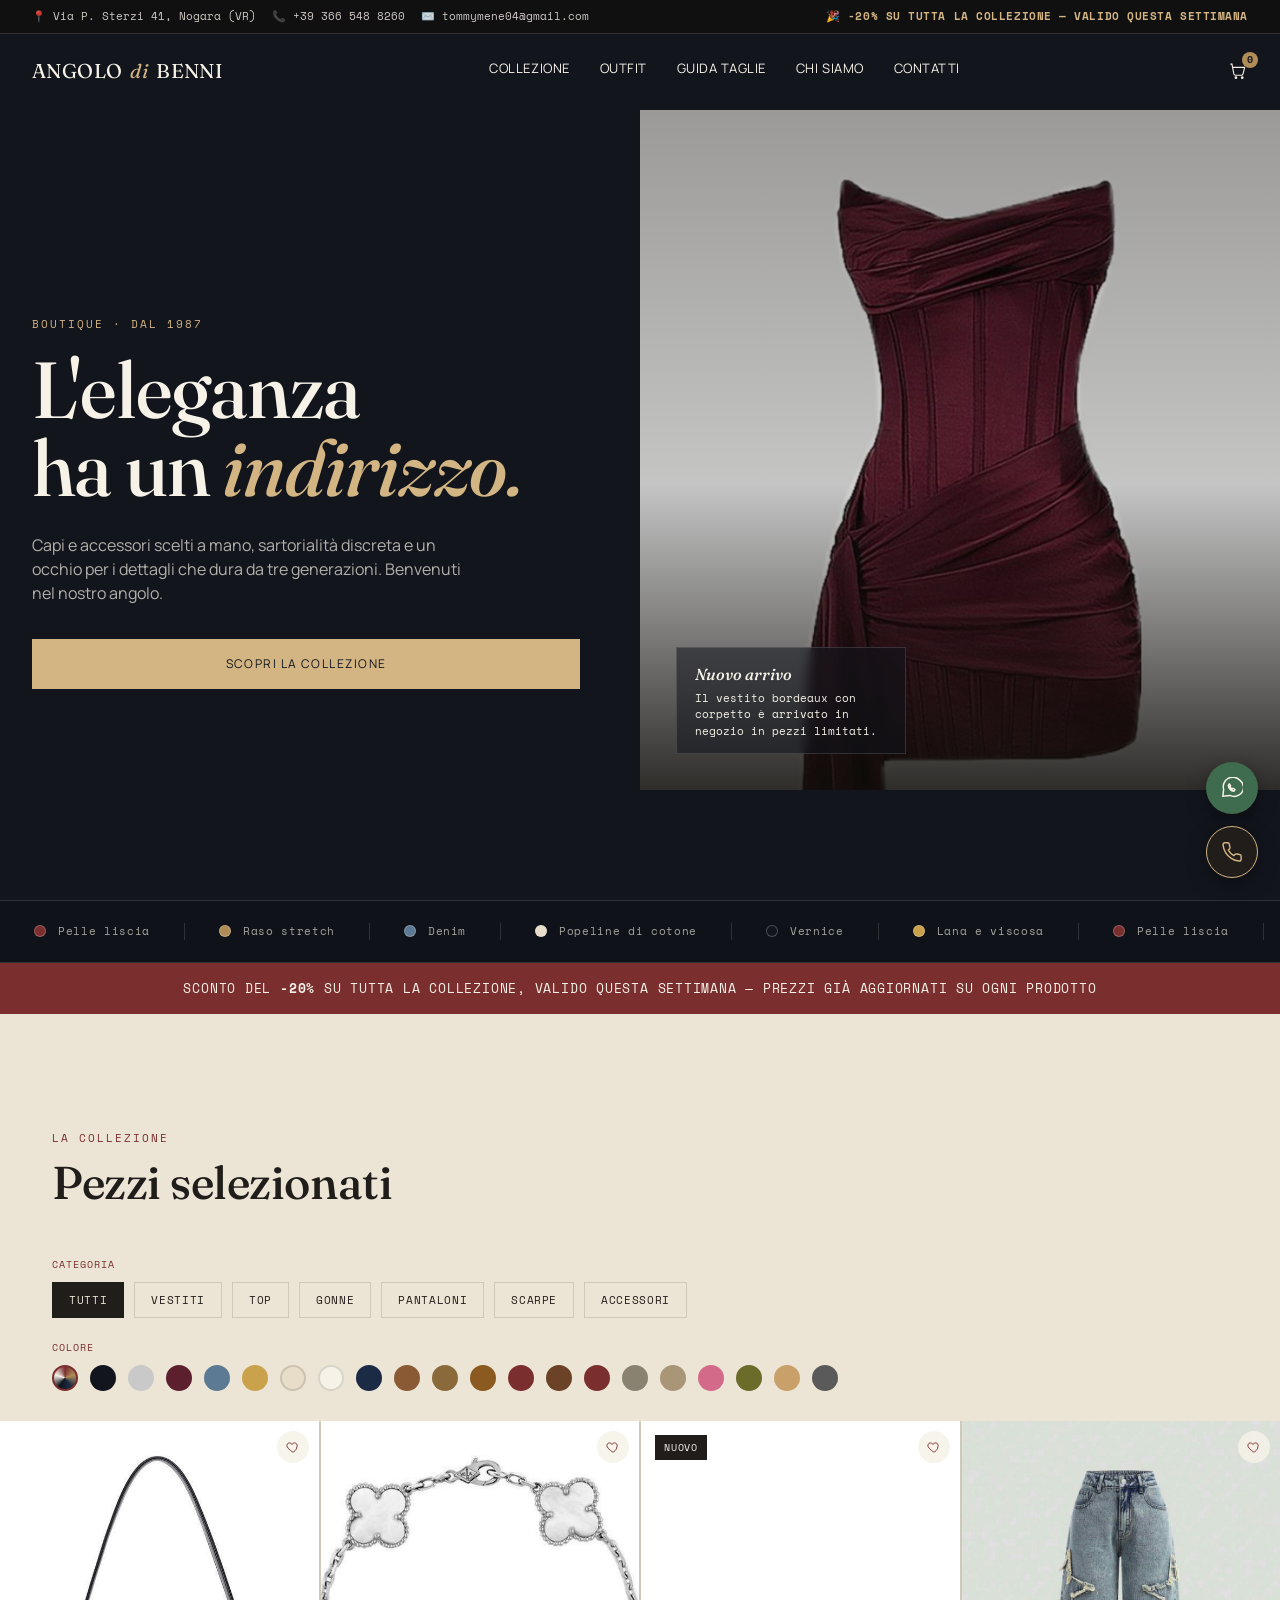
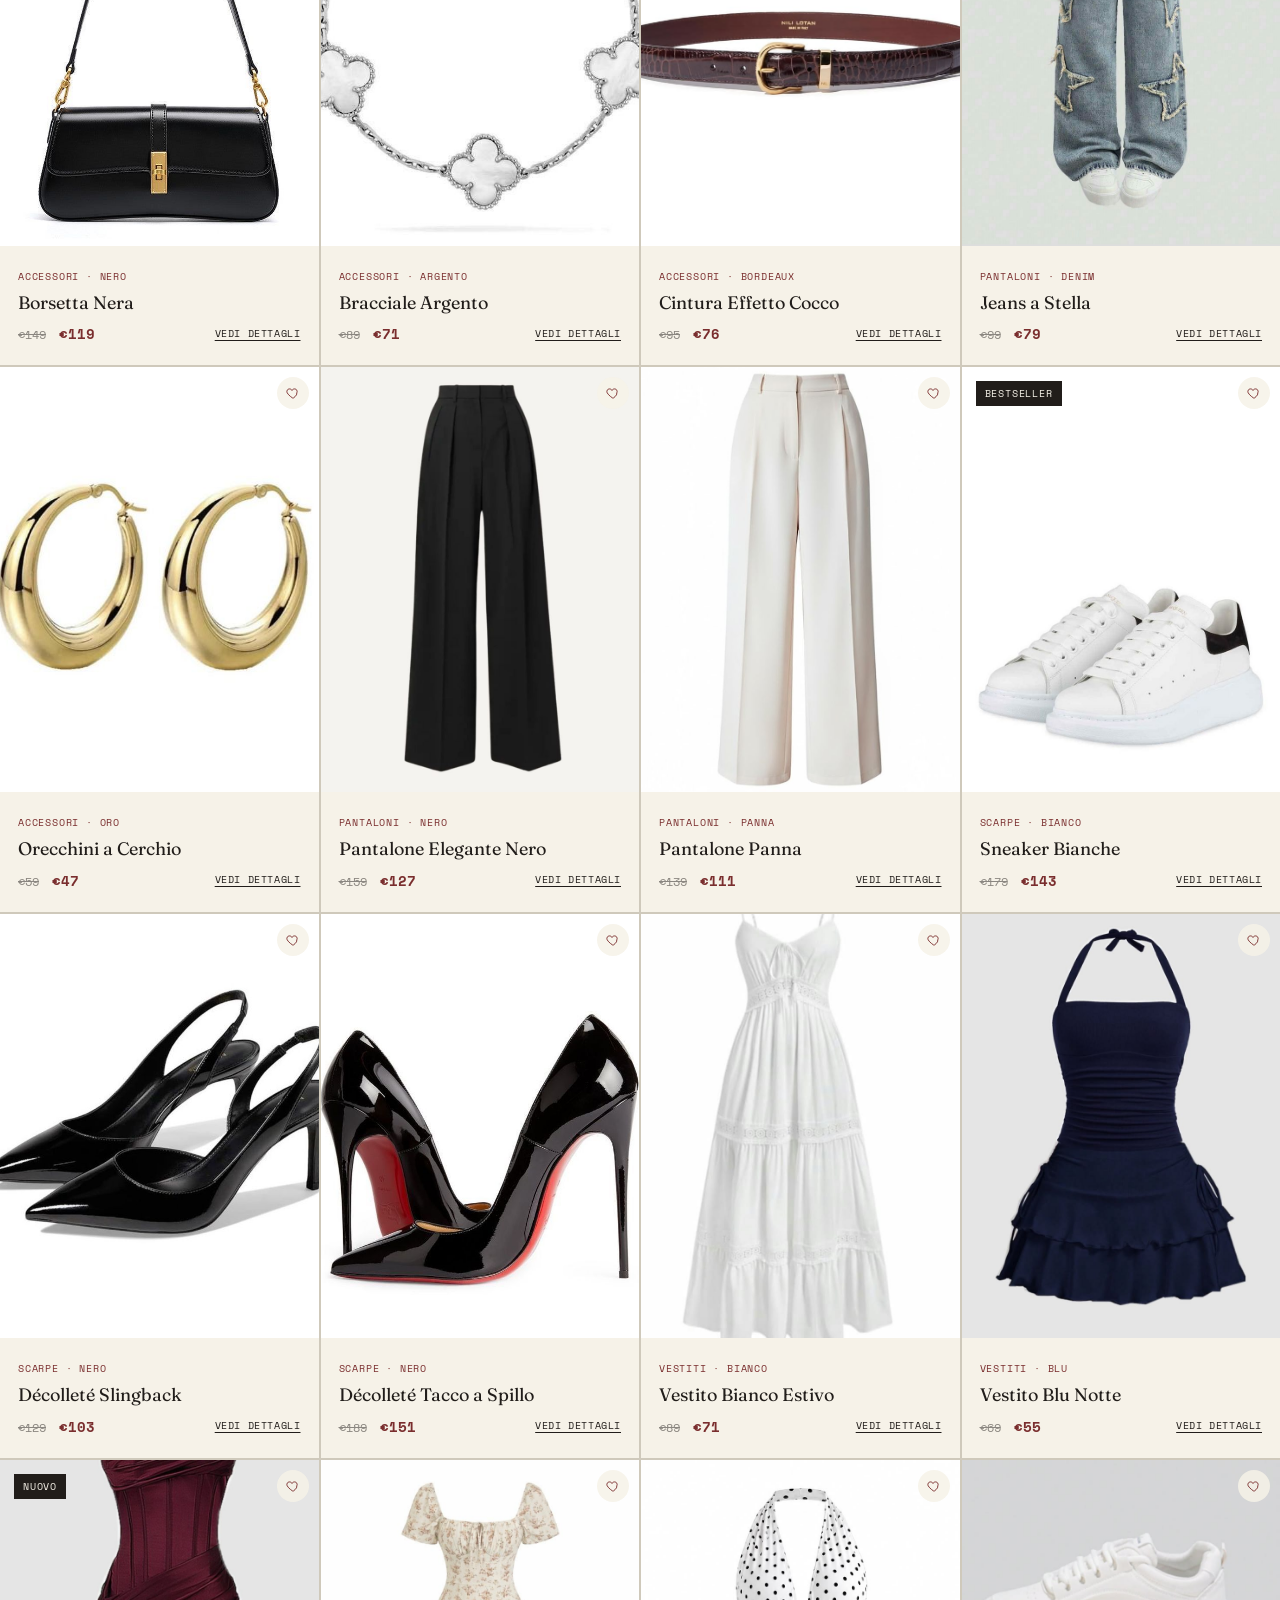
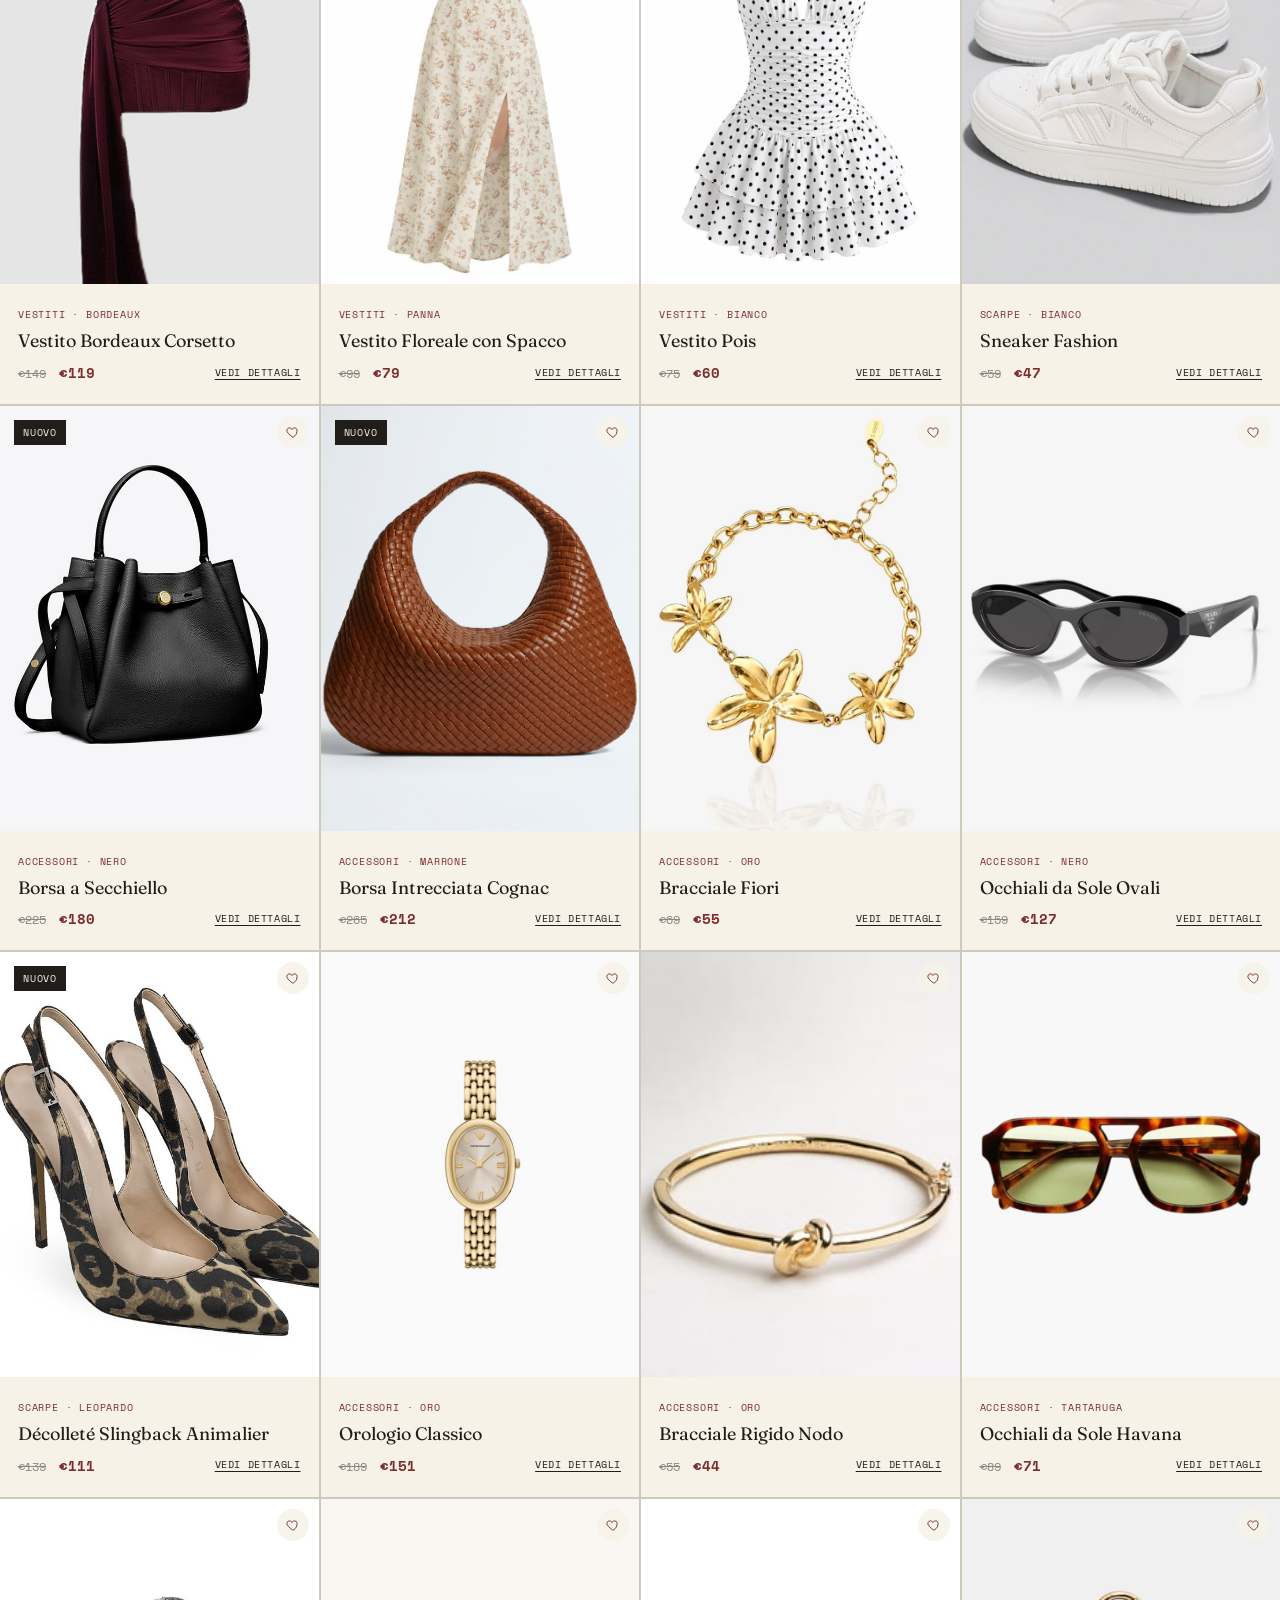
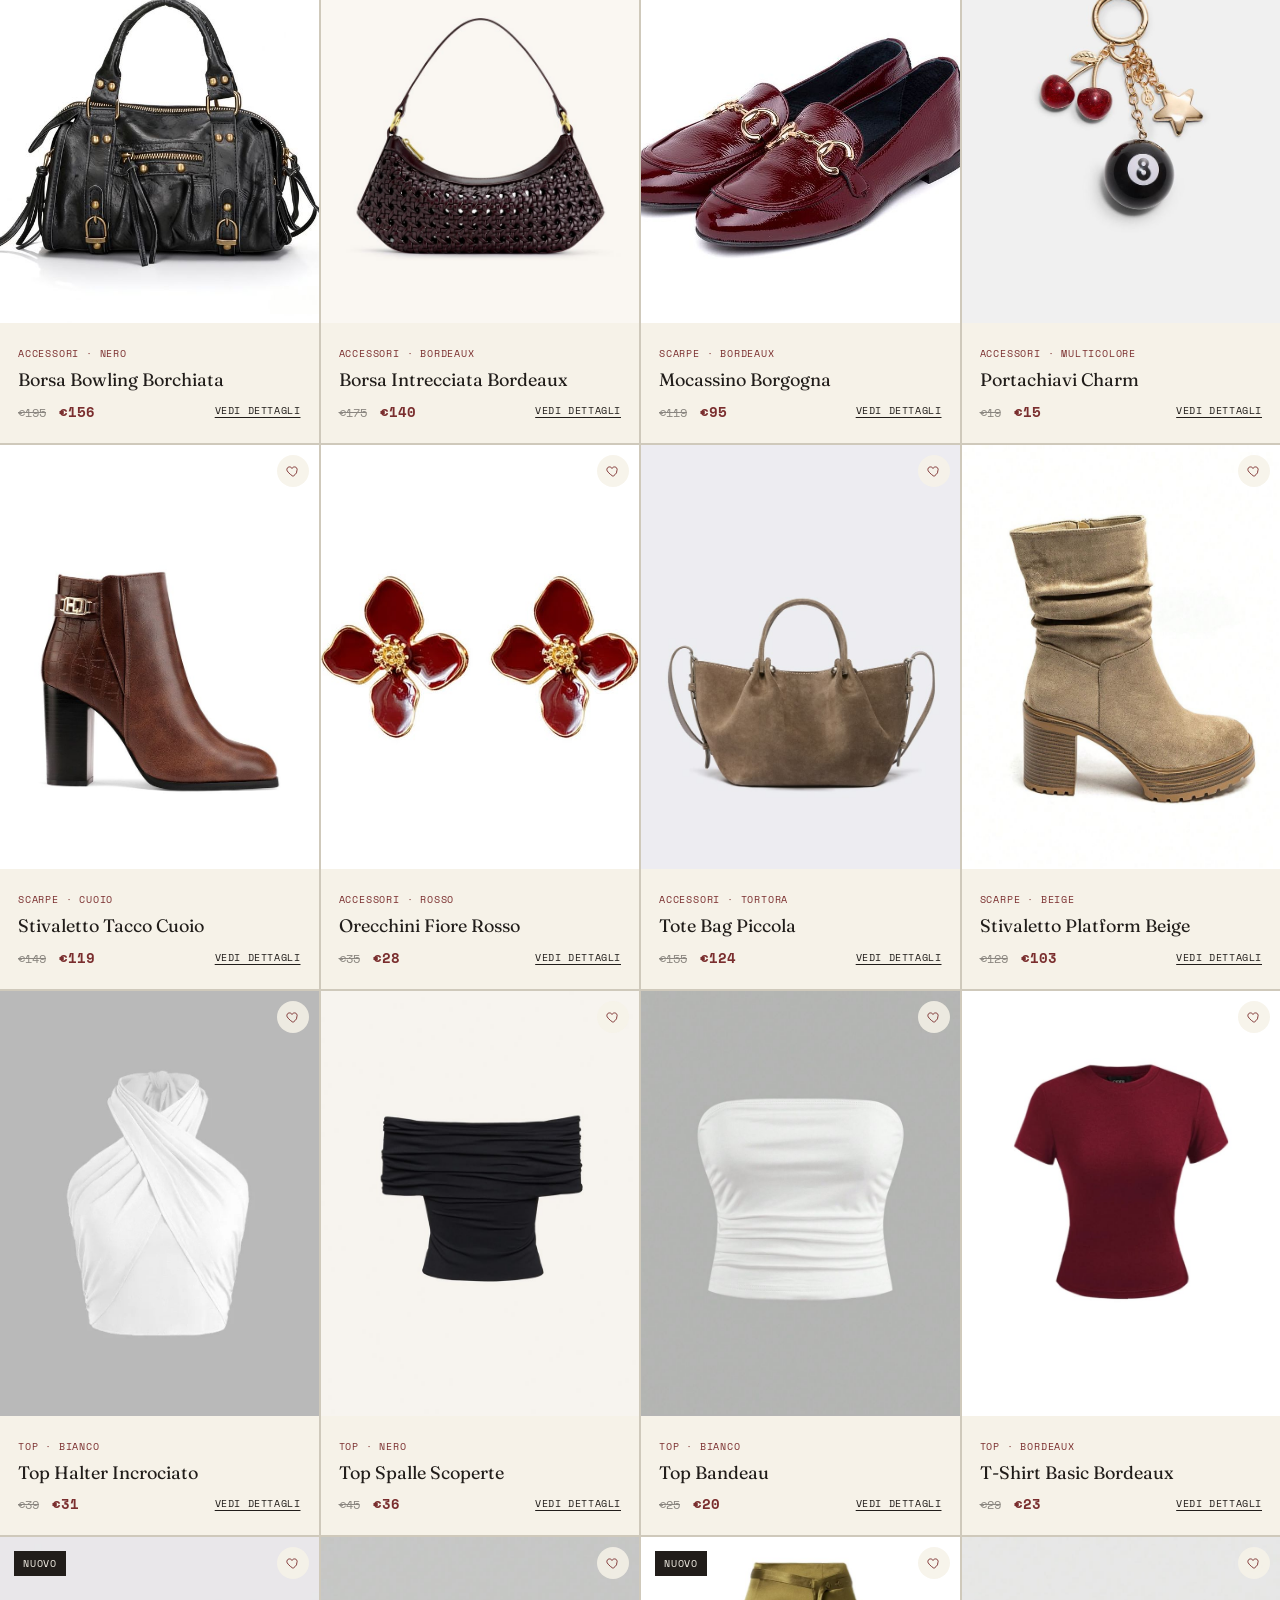
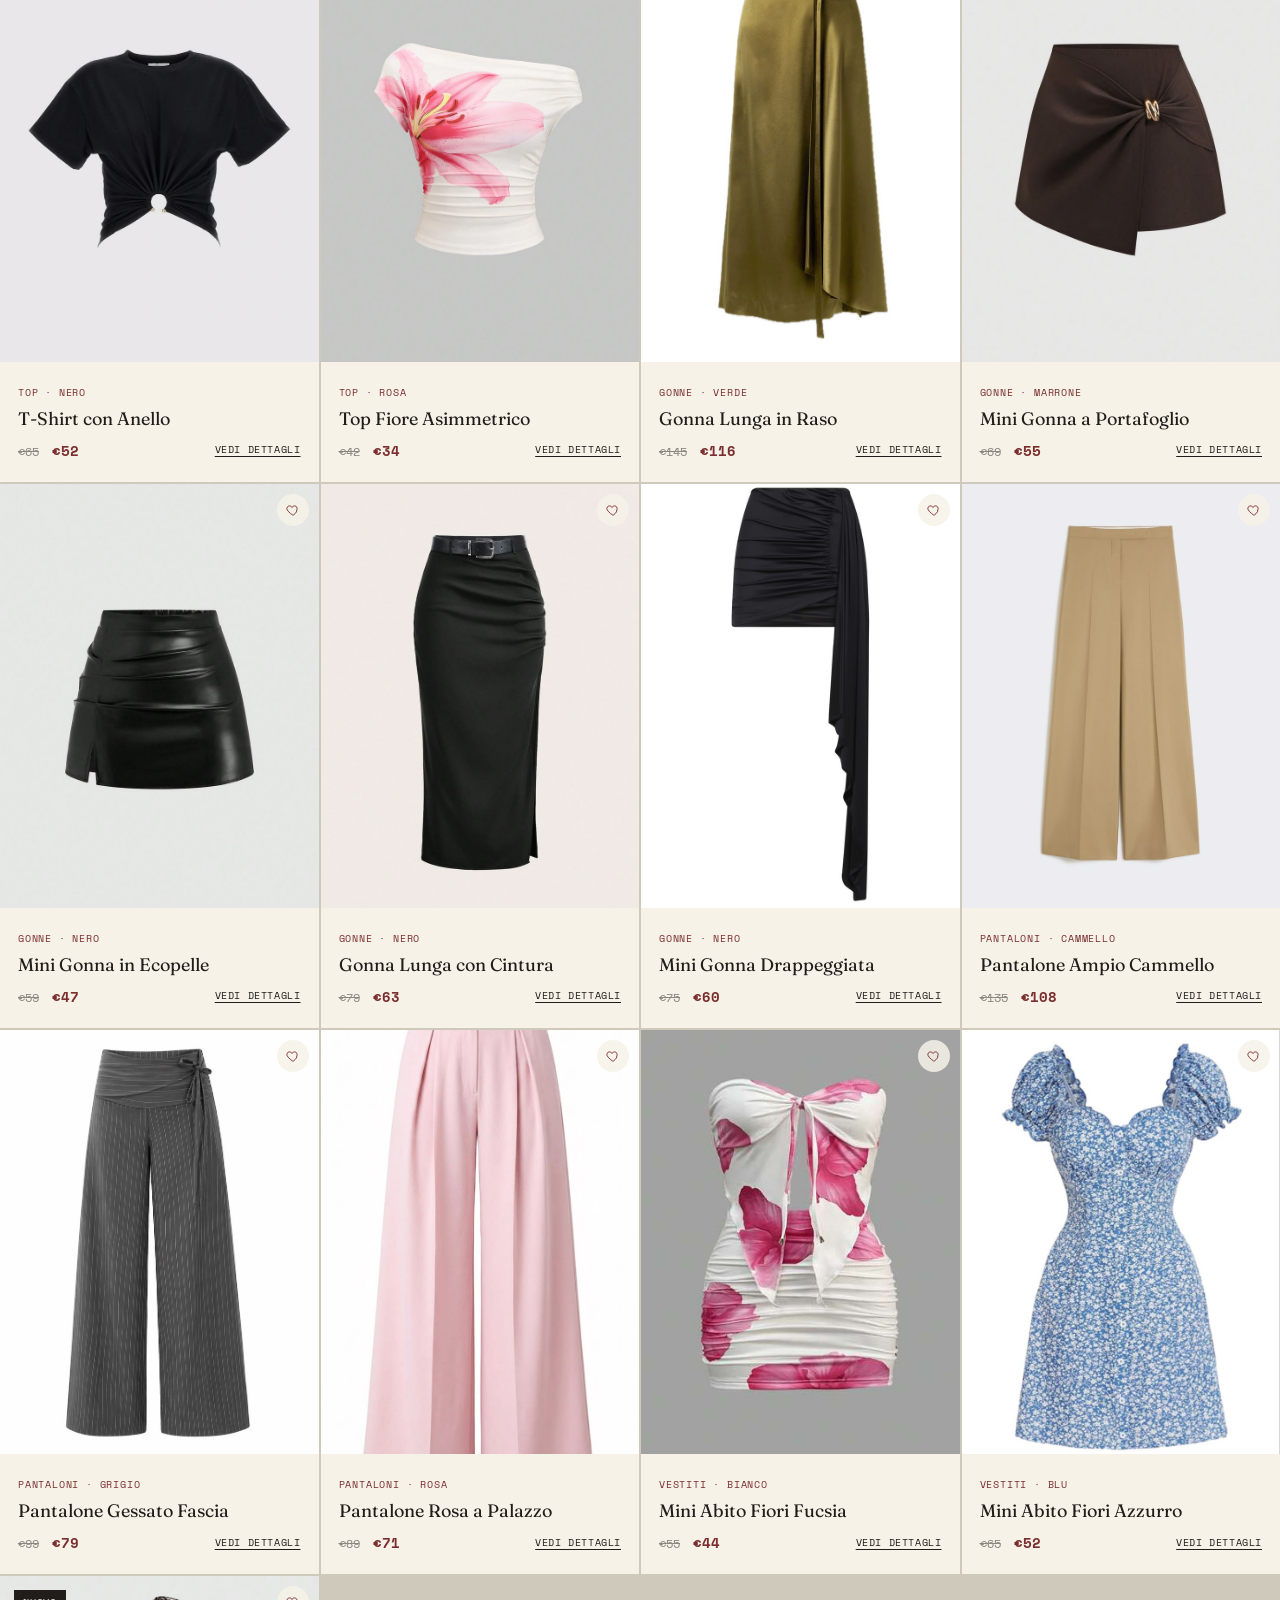
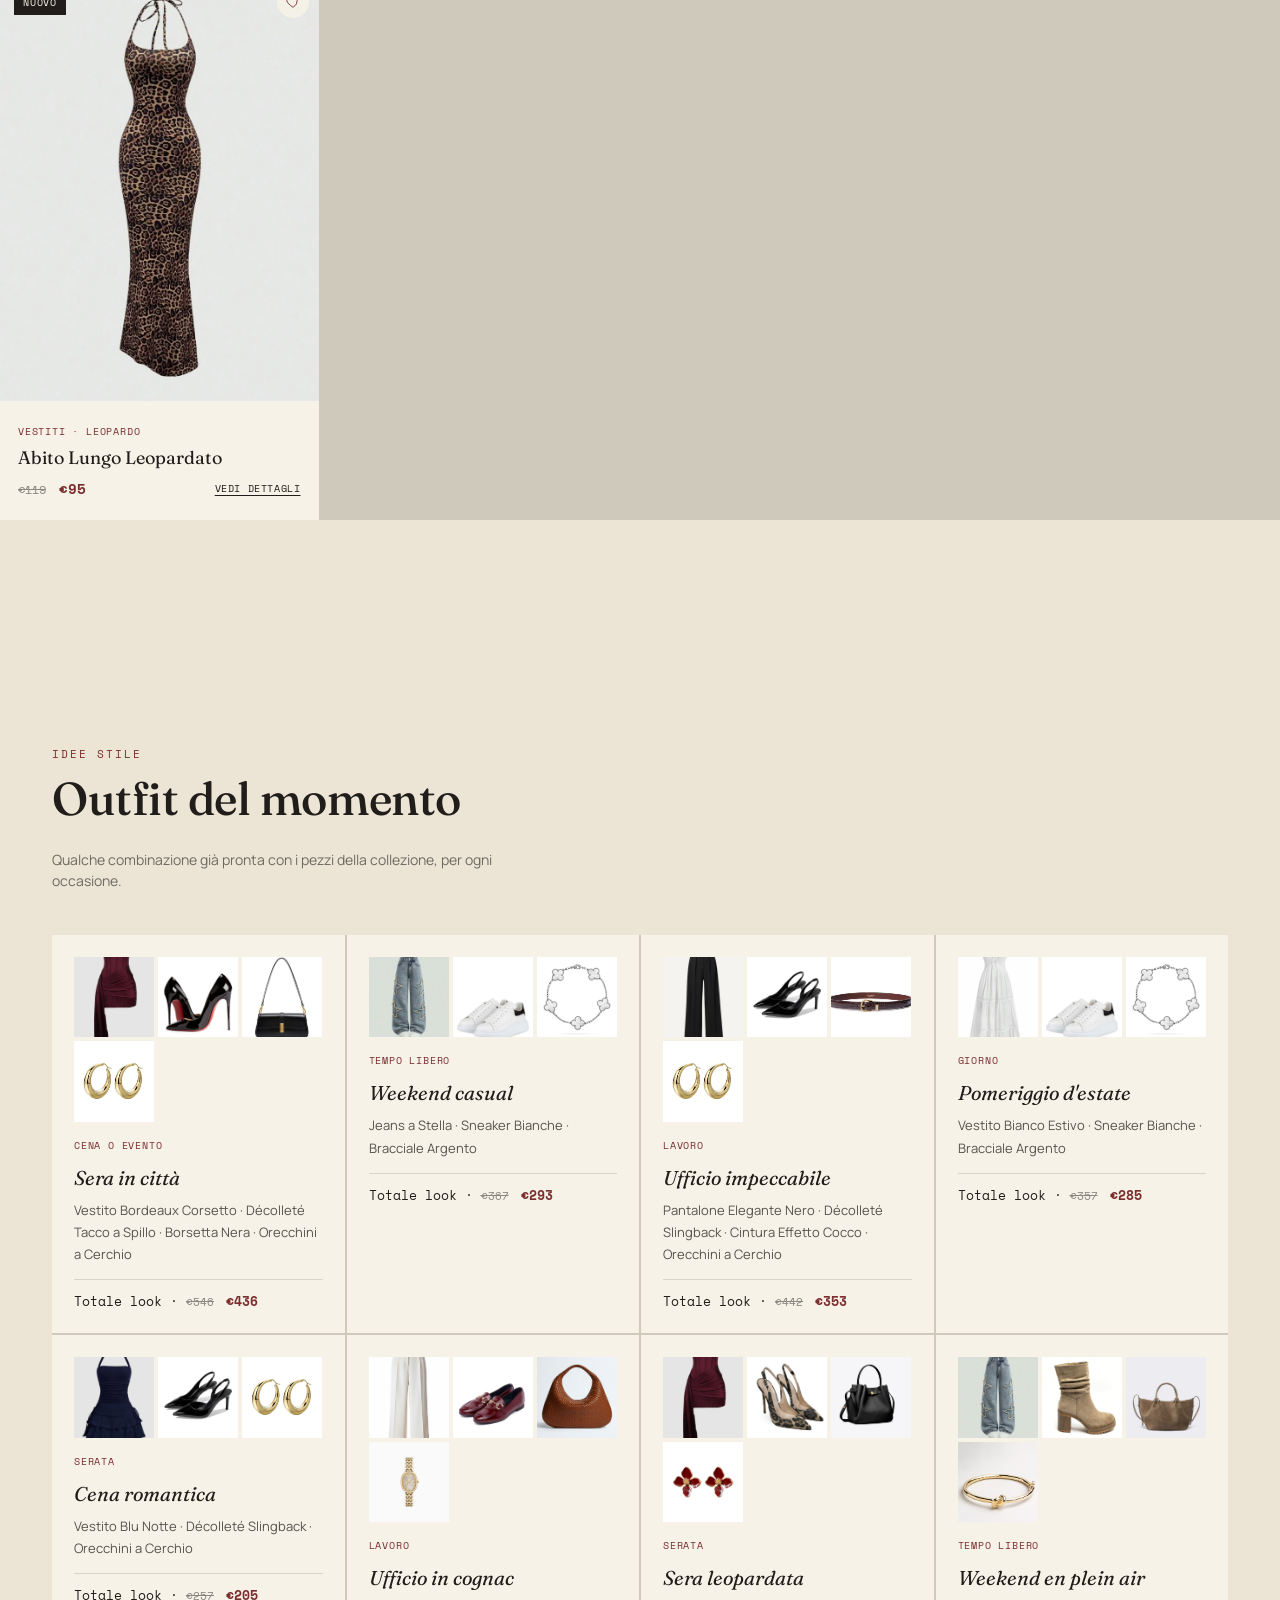
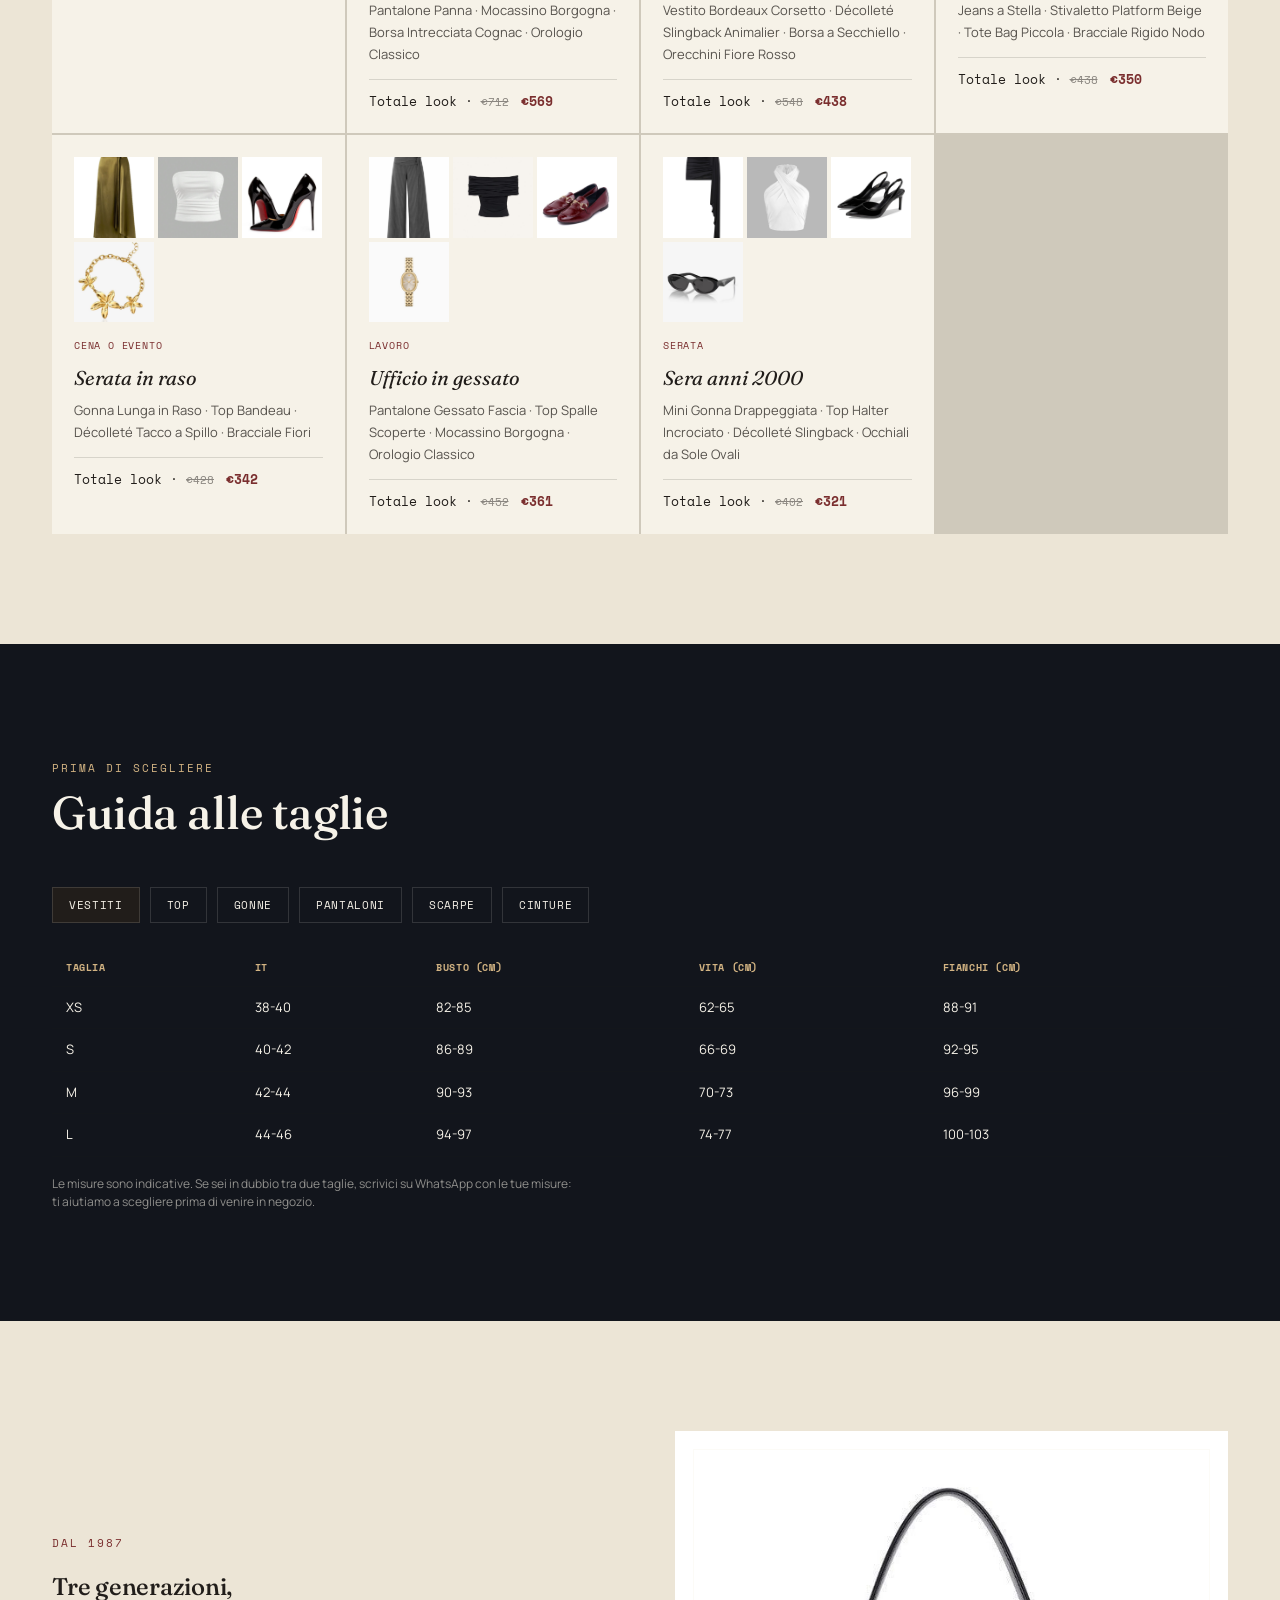
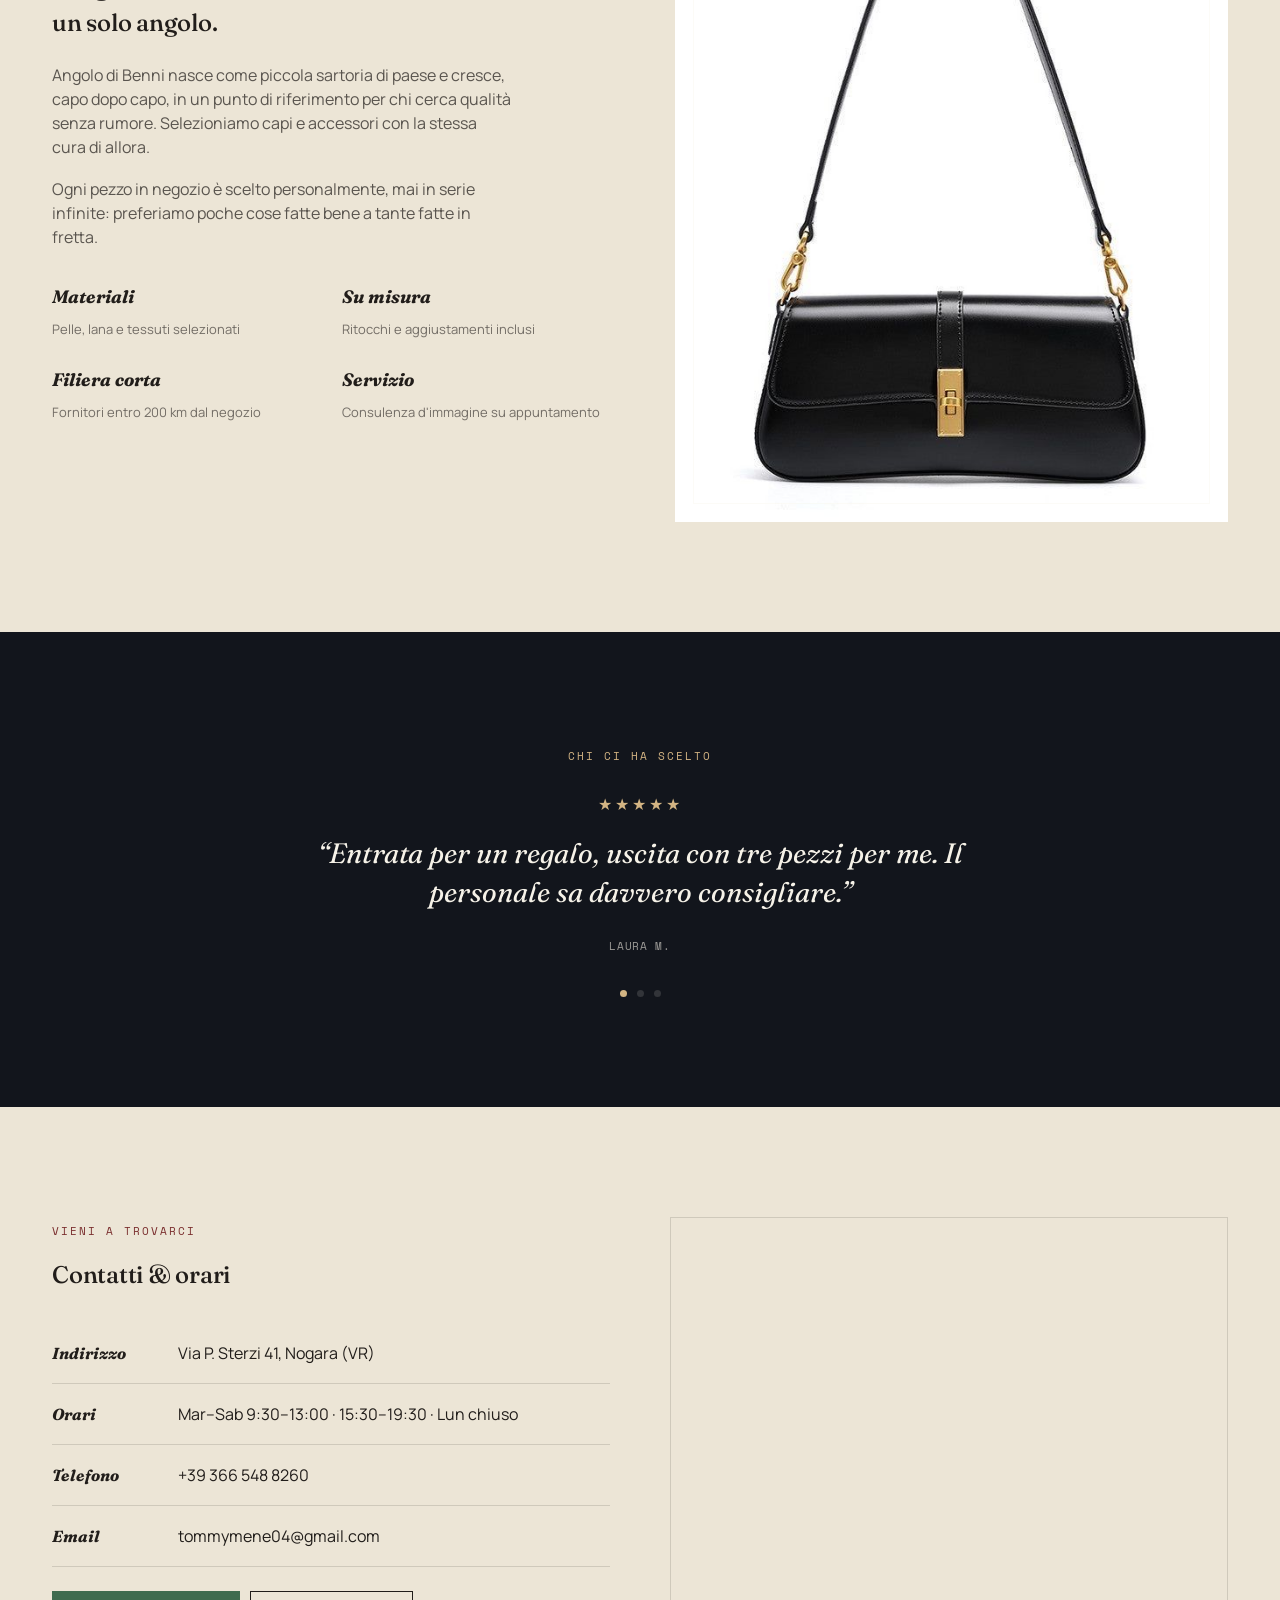
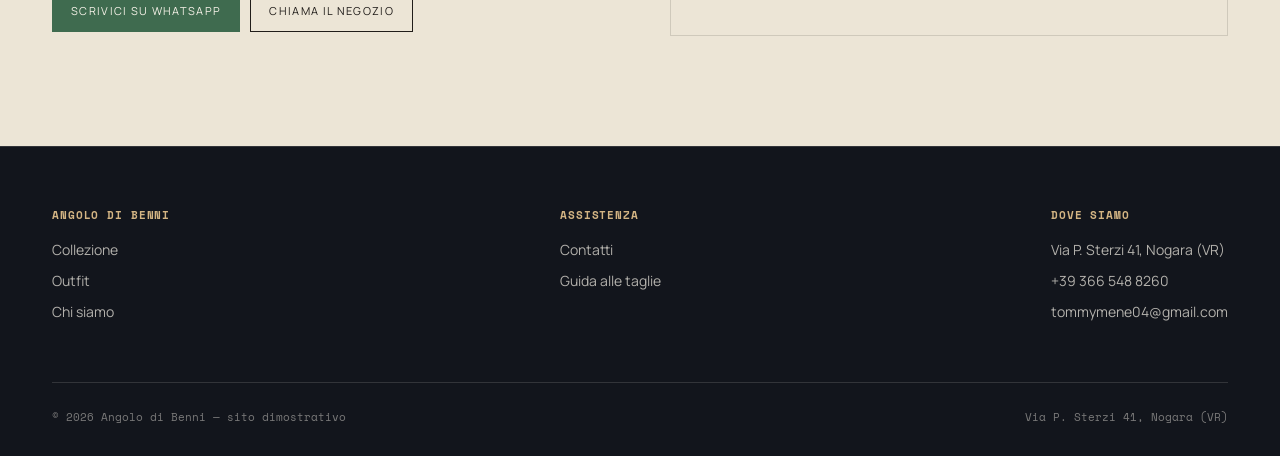
==== commit fd11a827: "Add files via upload" ====
--- a/index.html
+++ b/index.html
@@ -724,10 +724,11 @@
 ];
 
 /* ---------------- PROMO -20% ---------------- */
+// Per la demo la promo è sempre "attiva questa settimana": niente data fissa,
+// così il sito mostra sempre uno sconto in corso, a prescindere da quando lo si presenta.
 const PROMO_ACTIVE = true;
 const PROMO_PERCENT = 20;
-const PROMO_END = new Date('2026-08-20T23:59:59');
-const promoIsLive = PROMO_ACTIVE && new Date() <= PROMO_END;
+const promoIsLive = PROMO_ACTIVE;
 function discountedPrice(base){ return Math.round(base * (1 - PROMO_PERCENT/100)); }
 function priceHTML(base){
   if(!promoIsLive) return `<span class="p-price">€${base}</span>`;
@@ -735,9 +736,8 @@
 }
 function priceForCart(base){ return promoIsLive ? discountedPrice(base) : base; }
 if(promoIsLive){
-  const endLabel = PROMO_END.toLocaleDateString('it-IT', {day:'numeric', month:'long'});
-  document.getElementById('topbarPromo').textContent = `🎉 -${PROMO_PERCENT}% su tutta la collezione — solo fino al ${endLabel}`;
-  document.getElementById('promoBanner').innerHTML = `Sconto del <b>-${PROMO_PERCENT}%</b> su tutta la collezione, valido solo fino al <b>${endLabel}</b> — prezzi già aggiornati su ogni prodotto`;
+  document.getElementById('topbarPromo').textContent = `🎉 -${PROMO_PERCENT}% su tutta la collezione — valido questa settimana`;
+  document.getElementById('promoBanner').innerHTML = `Sconto del <b>-${PROMO_PERCENT}%</b> su tutta la collezione, valido questa settimana — prezzi già aggiornati su ogni prodotto`;
 } else {
   document.getElementById('topbarPromo').remove();
   document.getElementById('promoBanner').remove();
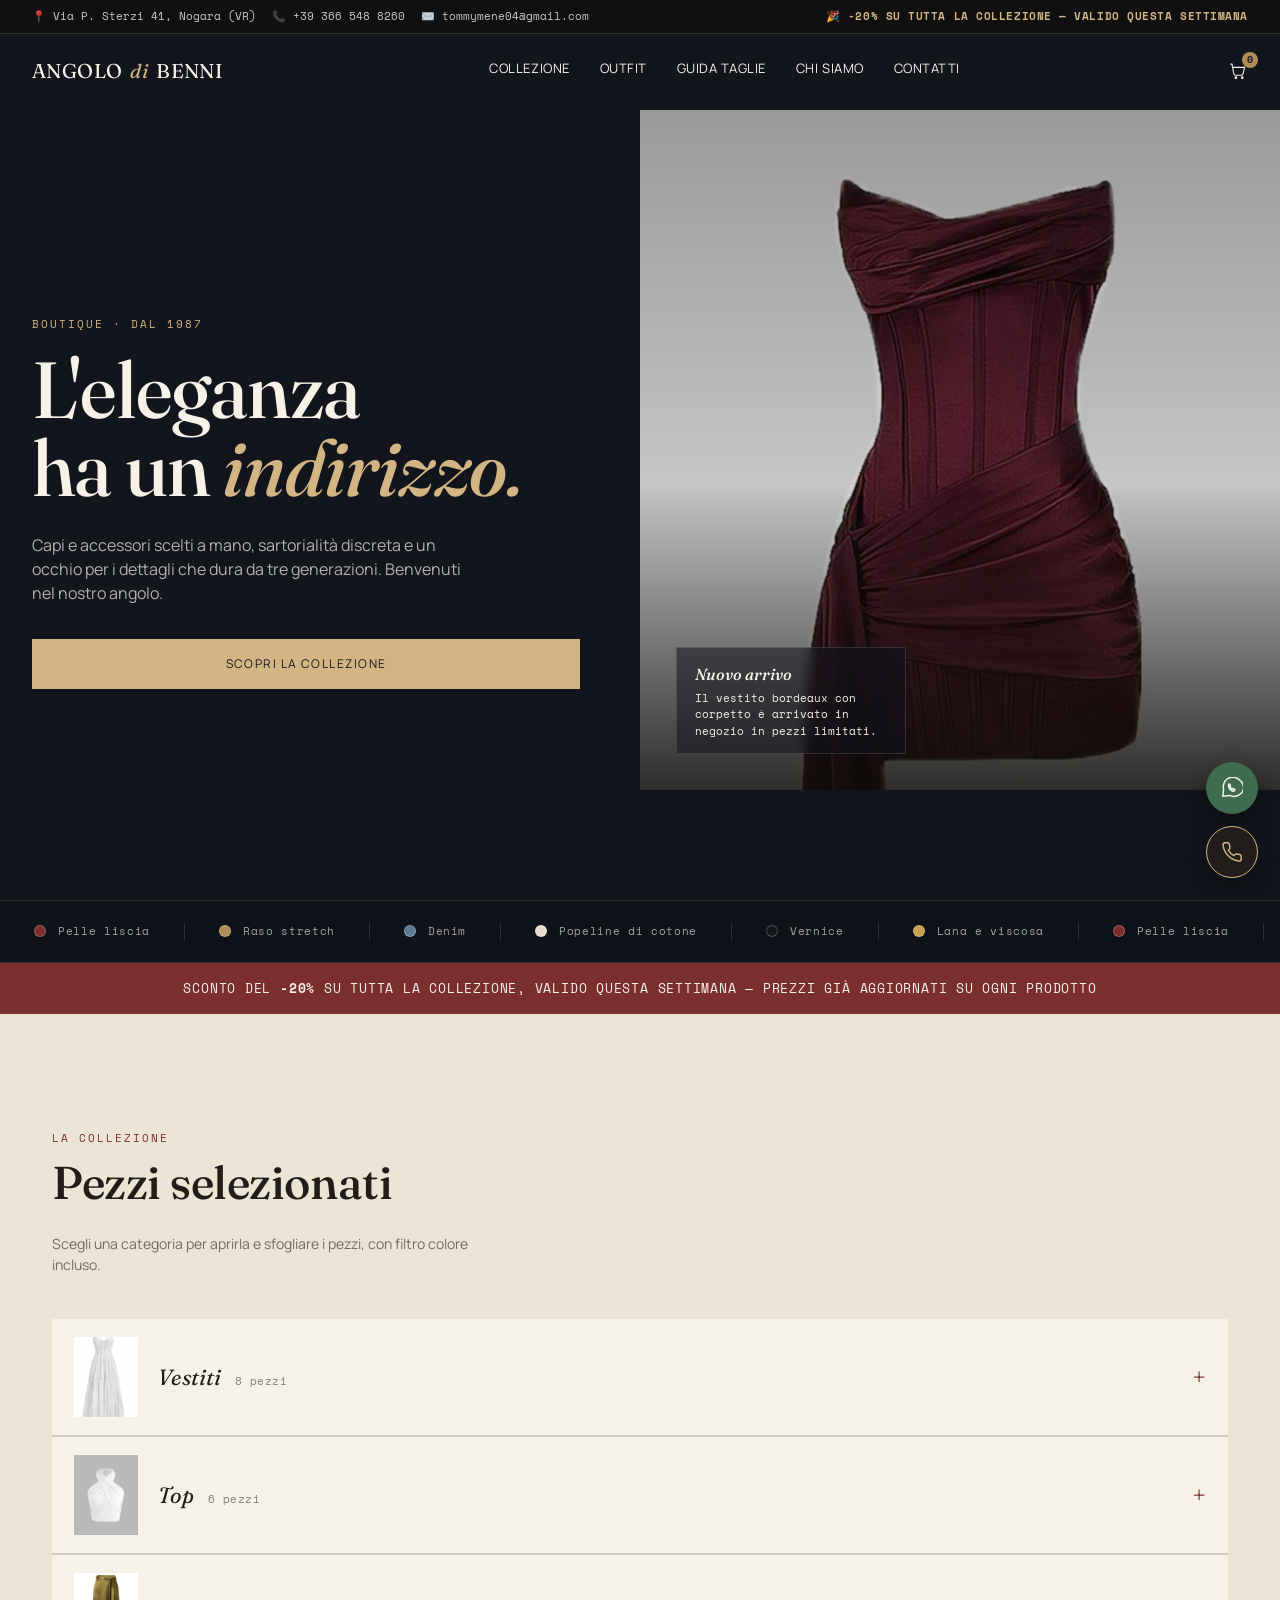
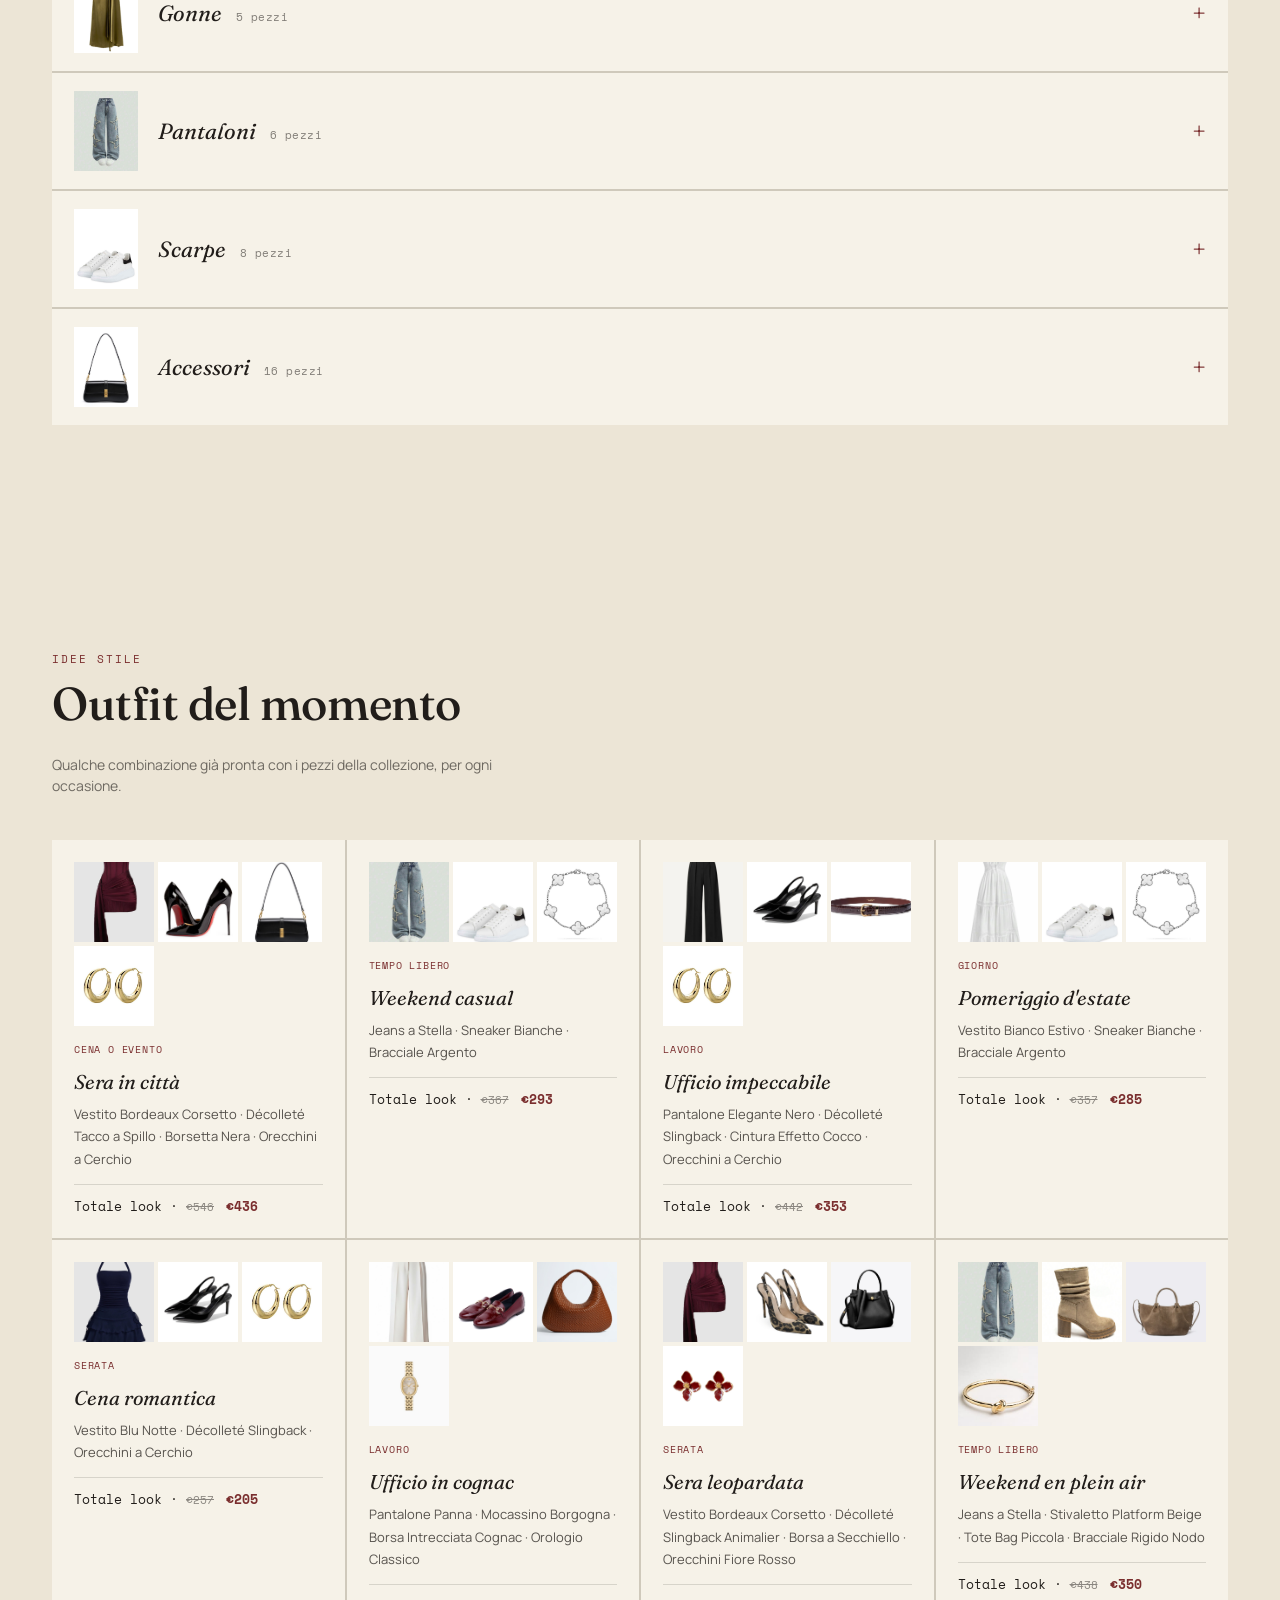
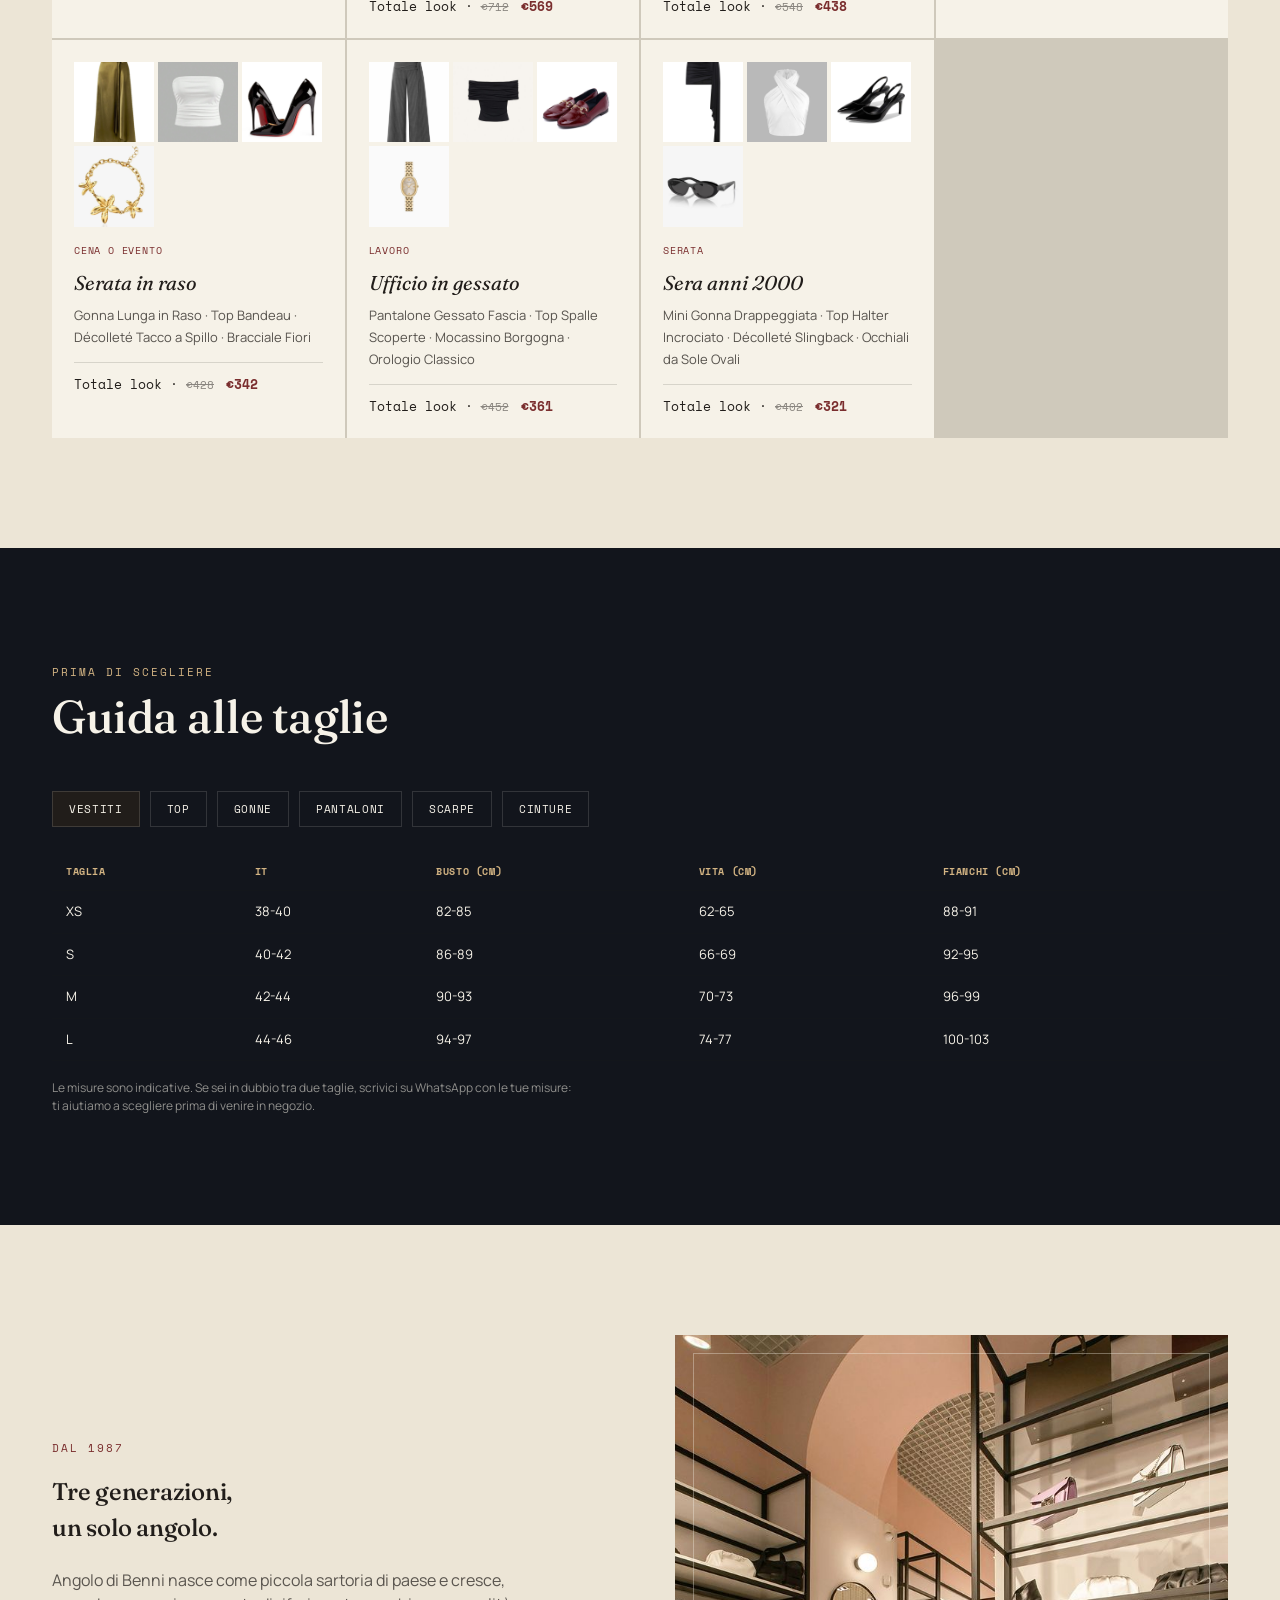
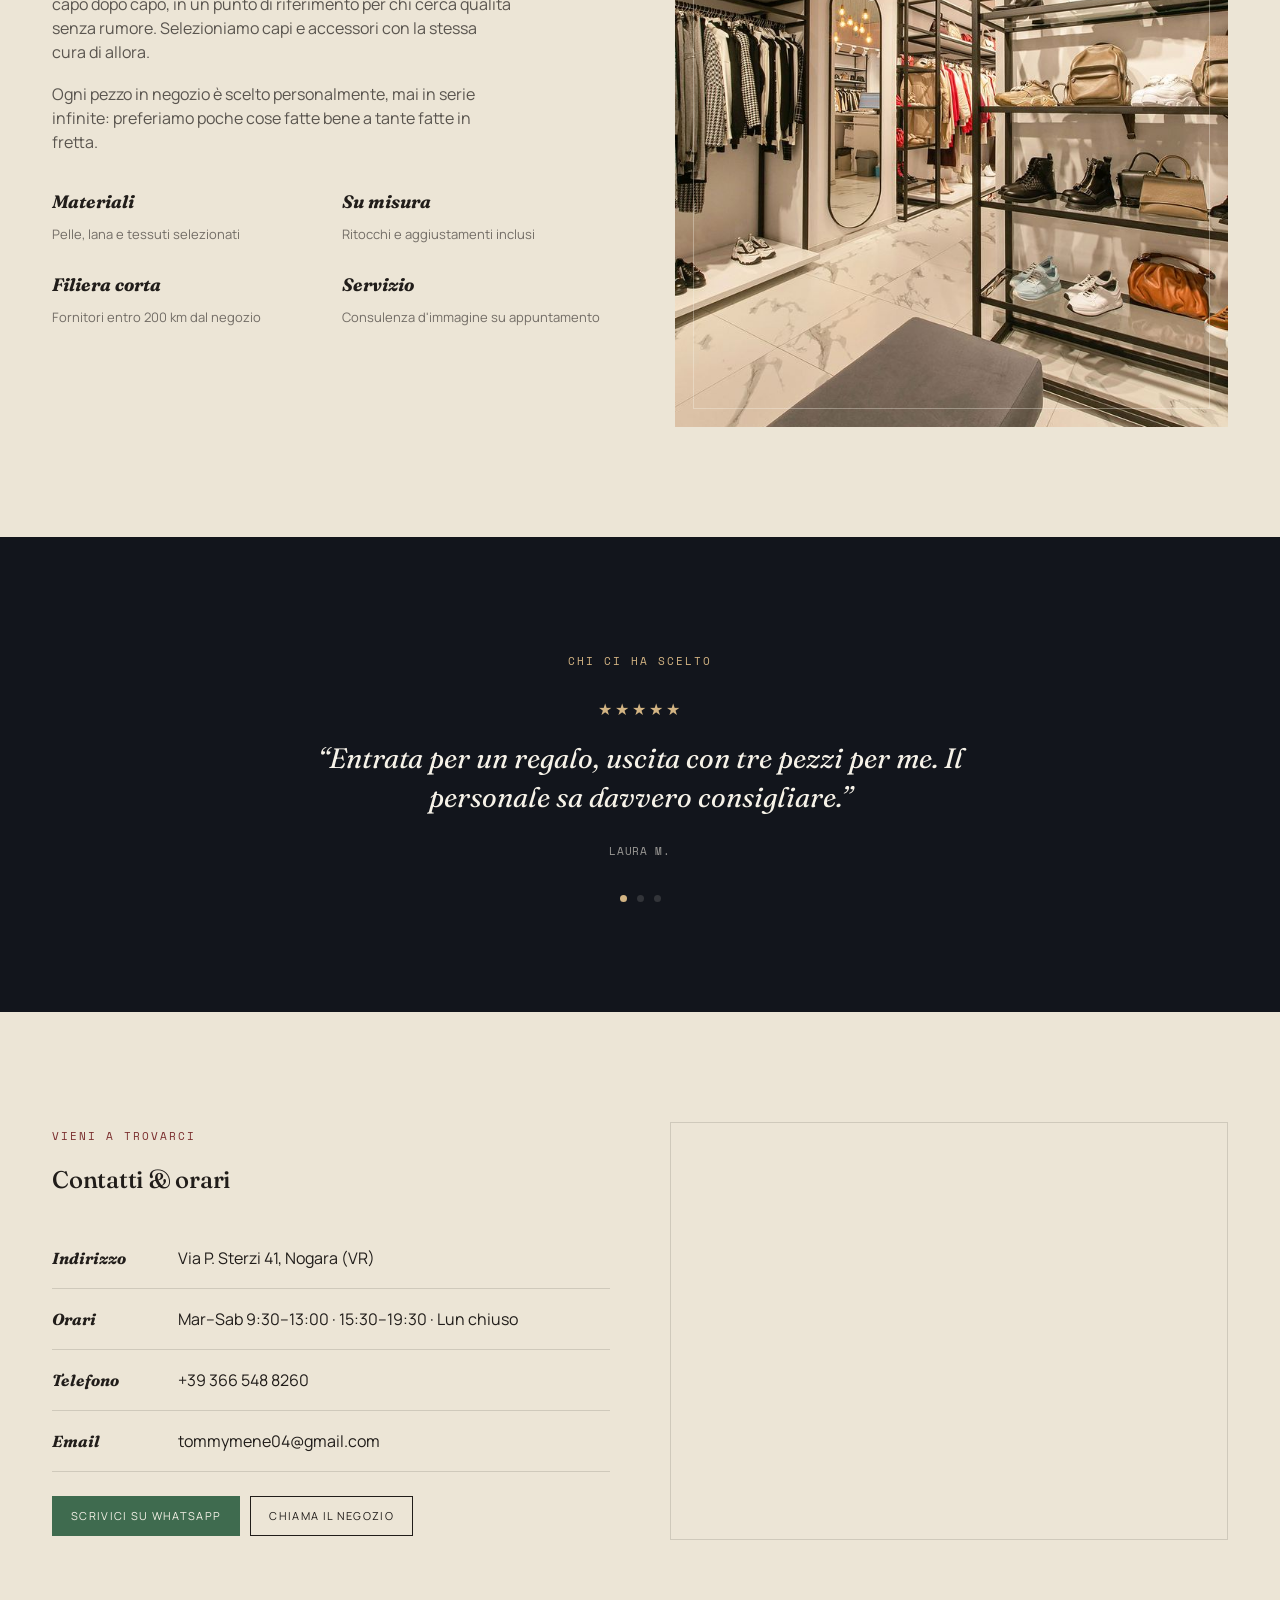
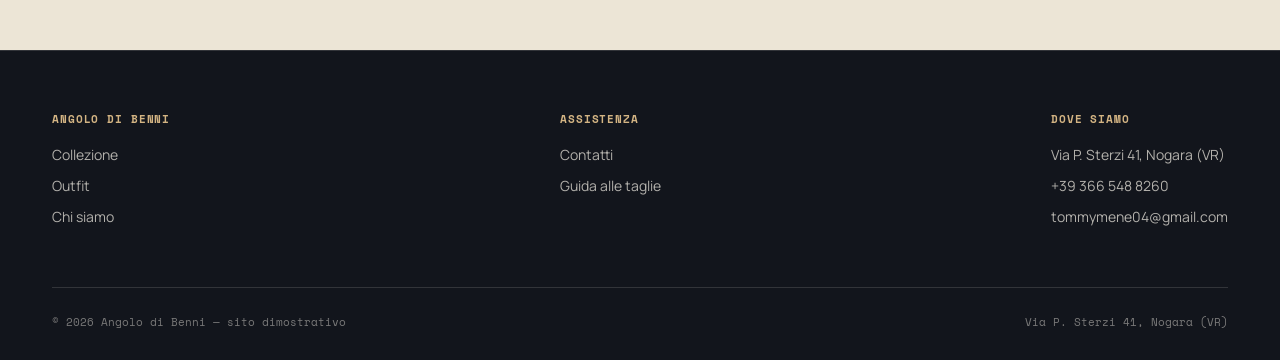
==== commit a091ec00: "Add files via upload" ====
--- a/index.html
+++ b/index.html
@@ -153,6 +153,25 @@
   .color-dot.active, .color-dot:hover{border-color:var(--wine);}
   .color-dot[data-color="tutti"]{ background:conic-gradient(from 0deg, #7a2e2e, #b08d57, #1c2b45, #12151c, #f6f2e8, #7a2e2e); }
 
+  /* ---------- CATEGORY ACCORDION ---------- */
+  .cat-accordion{display:flex; flex-direction:column; gap:2px; background:var(--line-dark);}
+  .cat-tile{background:var(--ivory);}
+  .cat-head{
+    display:flex; align-items:center; gap:20px; padding:18px 22px; cursor:pointer;
+    transition:background .25s var(--ease);
+  }
+  .cat-head:hover{background:rgba(122,46,46,.05);}
+  .cat-cover{width:64px; height:80px; object-fit:cover; background:#fff; flex:none;}
+  .cat-head-text{flex:1; display:flex; align-items:baseline; gap:14px; flex-wrap:wrap;}
+  .cat-name{font-family:var(--display); font-size:22px; font-style:italic;}
+  .cat-count{font-family:var(--mono); font-size:11px; color:rgba(33,29,26,.55); letter-spacing:.04em;}
+  .cat-chevron{ font-family:var(--display); font-size:26px; color:var(--wine); transition:transform .35s var(--ease); flex:none; line-height:1; }
+  .cat-tile.open .cat-chevron{transform:rotate(45deg);}
+  .cat-body{ max-height:0; overflow:hidden; transition:max-height .5s var(--ease); }
+  .cat-tile.open .cat-body{max-height:6000px;}
+  .cat-body-inner{padding:0 22px 26px;}
+  .cat-color-filters{display:flex; gap:10px; flex-wrap:wrap; align-items:center; margin-bottom:18px;}
+
   /* ---------- PRODUCT GRID ---------- */
   .product-grid{display:grid; grid-template-columns:repeat(4,1fr); gap:2px; background:var(--line-dark);}
   @media (max-width:940px){ .product-grid{grid-template-columns:repeat(2,1fr);} }
@@ -284,8 +303,7 @@
   .toast{ position:fixed; bottom:26px; left:50%; transform:translateX(-50%) translateY(20px); background:var(--charcoal); color:var(--ivory); padding:14px 22px; font-family:var(--mono); font-size:12px; z-index:300; opacity:0; transition:all .35s var(--ease); pointer-events:none; text-align:center; max-width:88vw; }
   .toast.show{opacity:1; transform:translateX(-50%) translateY(0);}
 
-  .reveal{opacity:0; transform:translateY(24px); transition:opacity .8s var(--ease), transform .8s var(--ease);}
-  .reveal.in{opacity:1; transform:translateY(0);}
+  /* reveal animation rimossa: causava schermo nero finché l'observer non si attivava */
 </style>
 </head>
 <body>
@@ -355,16 +373,9 @@
         <h2>Pezzi selezionati</h2>
       </div>
     </div>
-    <div class="filter-block">
-      <span class="filter-label">Categoria</span>
-      <div class="filters" id="catFilters"></div>
-    </div>
-    <div class="filter-block">
-      <span class="filter-label">Colore</span>
-      <div class="color-filters" id="colorFilters"></div>
-    </div>
-  </div>
-  <div class="product-grid" id="productGrid"></div>
+    <p class="section-sub">Scegli una categoria per aprirla e sfogliare i pezzi, con filtro colore incluso.</p>
+    <div class="cat-accordion" id="catAccordion"></div>
+  </div>
 </section>
 
 <section id="outfit" class="light">
@@ -408,7 +419,7 @@
         <div class="value"><b>Servizio</b><span>Consulenza d'immagine su appuntamento</span></div>
       </div>
     </div>
-    <div class="story-visual"><img src="images/borsetta_nera.jpg" alt="Materiali e artigianalità Angolo di Benni"></div>
+    <div class="story-visual"><img src="images/Fashionista.jpg" alt="L'interno del negozio Angolo di Benni"></div>
   </div>
 </section>
 
@@ -788,70 +799,73 @@
   railTrack.appendChild(el);
 });
 
-/* ---------------- RENDER: filters ---------------- */
-const categories = [{v:'tutti', l:'Tutti'},{v:'vestiti', l:'Vestiti'},{v:'top', l:'Top'},{v:'gonne', l:'Gonne'},{v:'pantaloni', l:'Pantaloni'},{v:'scarpe', l:'Scarpe'},{v:'accessori', l:'Accessori'}];
-const catFiltersEl = document.getElementById('catFilters');
-categories.forEach((c,i)=>{
-  const b = document.createElement('button');
-  b.className = 'filter-btn' + (i===0 ? ' active' : '');
-  b.dataset.filter = c.v; b.textContent = c.l;
-  catFiltersEl.appendChild(b);
-});
-
-const colorList = [];
-products.forEach(p=>{ if(!colorList.find(c=>c.v===p.color)) colorList.push({v:p.color, hex:p.colorHex}); });
-const colorFiltersEl = document.getElementById('colorFilters');
-const allDot = document.createElement('button');
-allDot.className = 'color-dot active'; allDot.dataset.color = 'tutti'; allDot.title = 'Tutti i colori';
-colorFiltersEl.appendChild(allDot);
-colorList.forEach(c=>{
-  const d = document.createElement('button');
-  d.className = 'color-dot'; d.dataset.color = c.v; d.title = c.v.charAt(0).toUpperCase()+c.v.slice(1);
-  d.style.background = c.hex; if(c.v==='bianco'||c.v==='panna') d.style.border = '2px solid var(--line-dark)';
-  colorFiltersEl.appendChild(d);
-});
-
-let activeCat = 'tutti', activeColor = 'tutti';
-function applyFilters(){
-  document.querySelectorAll('.product-card').forEach(card=>{
-    const okCat = activeCat === 'tutti' || card.dataset.cat === activeCat;
-    const okColor = activeColor === 'tutti' || card.dataset.color === activeColor;
-    card.hidden = !(okCat && okColor);
-  });
+/* ---------------- RENDER: category accordion ---------------- */
+const categories = [{v:'vestiti', l:'Vestiti'},{v:'top', l:'Top'},{v:'gonne', l:'Gonne'},{v:'pantaloni', l:'Pantaloni'},{v:'scarpe', l:'Scarpe'},{v:'accessori', l:'Accessori'}];
+const catAccordion = document.getElementById('catAccordion');
+
+function productCardHTML(p){
+  return `
+    <div class="product-card" data-id="${p.id}" data-color="${p.color}">
+      <div class="p-image">
+        <img src="${p.img}" alt="${p.name}" loading="lazy">
+        ${p.badge ? `<span class="p-badge">${p.badge}</span>` : ''}
+        <button class="wish-btn" aria-label="Preferiti"><svg viewBox="0 0 24 24"><path d="M12 21s-7.5-4.6-10-9.3C.5 8.4 2.4 5 6 5c2 0 3.5 1.1 4.3 2.6C11.1 6.1 12.6 5 14.6 5c3.6 0 5.5 3.4 4 6.7C19.5 16.4 12 21 12 21z"/></svg></button>
+      </div>
+      <div class="p-info">
+        <span class="p-cat">${p.category} &middot; ${p.color}</span>
+        <div class="p-name">${p.name}</div>
+        <div class="p-row"><span class="p-price-wrap">${priceHTML(p.price)}</span><span class="p-view">Vedi dettagli</span></div>
+      </div>
+    </div>`;
 }
-catFiltersEl.addEventListener('click', e=>{
-  const b = e.target.closest('.filter-btn'); if(!b) return;
-  catFiltersEl.querySelectorAll('.filter-btn').forEach(x=>x.classList.remove('active'));
-  b.classList.add('active'); activeCat = b.dataset.filter; applyFilters();
-});
-colorFiltersEl.addEventListener('click', e=>{
-  const d = e.target.closest('.color-dot'); if(!d) return;
-  colorFiltersEl.querySelectorAll('.color-dot').forEach(x=>x.classList.remove('active'));
-  d.classList.add('active'); activeColor = d.dataset.color; applyFilters();
-});
-
-/* ---------------- RENDER: product grid ---------------- */
-const grid = document.getElementById('productGrid');
-products.forEach(p=>{
-  const card = document.createElement('div');
-  card.className = 'product-card';
-  card.dataset.cat = p.category; card.dataset.color = p.color; card.dataset.id = p.id;
-  card.innerHTML = `
-    <div class="p-image">
-      <img src="${p.img}" alt="${p.name}" loading="lazy">
-      ${p.badge ? `<span class="p-badge">${p.badge}</span>` : ''}
-      <button class="wish-btn" aria-label="Preferiti"><svg viewBox="0 0 24 24"><path d="M12 21s-7.5-4.6-10-9.3C.5 8.4 2.4 5 6 5c2 0 3.5 1.1 4.3 2.6C11.1 6.1 12.6 5 14.6 5c3.6 0 5.5 3.4 4 6.7C19.5 16.4 12 21 12 21z"/></svg></button>
-    </div>
-    <div class="p-info">
-      <span class="p-cat">${p.category} &middot; ${p.color}</span>
-      <div class="p-name">${p.name}</div>
-      <div class="p-row"><span class="p-price-wrap">${priceHTML(p.price)}</span><span class="p-view">Vedi dettagli</span></div>
+
+categories.forEach(cat=>{
+  const items = products.filter(p=> p.category === cat.v);
+  if(items.length === 0) return;
+  const colorList = [];
+  items.forEach(p=>{ if(!colorList.find(c=>c.v===p.color)) colorList.push({v:p.color, hex:p.colorHex}); });
+
+  const tile = document.createElement('div');
+  tile.className = 'cat-tile';
+  tile.dataset.cat = cat.v;
+  tile.innerHTML = `
+    <div class="cat-head">
+      <img class="cat-cover" src="${items[0].img}" alt="${cat.l}" loading="lazy">
+      <div class="cat-head-text">
+        <span class="cat-name">${cat.l}</span>
+        <span class="cat-count">${items.length} pezzi</span>
+      </div>
+      <span class="cat-chevron">+</span>
+    </div>
+    <div class="cat-body">
+      <div class="cat-body-inner">
+        <div class="cat-color-filters">
+          <button class="color-dot active" data-color="tutti" title="Tutti i colori" style="background:conic-gradient(from 0deg, #7a2e2e, #b08d57, #1c2b45, #12151c, #f6f2e8, #7a2e2e);"></button>
+          ${colorList.map(c=>`<button class="color-dot" data-color="${c.v}" title="${c.v.charAt(0).toUpperCase()+c.v.slice(1)}" style="background:${c.hex};${(c.v==='bianco'||c.v==='panna')?'border:2px solid var(--line-dark);':''}"></button>`).join('')}
+        </div>
+        <div class="product-grid">${items.map(productCardHTML).join('')}</div>
+      </div>
     </div>`;
-  grid.appendChild(card);
-});
-applyFilters();
-
-grid.addEventListener('click', e=>{
+  catAccordion.appendChild(tile);
+});
+
+catAccordion.addEventListener('click', e=>{
+  const head = e.target.closest('.cat-head');
+  if(head){
+    head.closest('.cat-tile').classList.toggle('open');
+    return;
+  }
+  const dot = e.target.closest('.color-dot');
+  if(dot){
+    const tile = dot.closest('.cat-tile');
+    tile.querySelectorAll('.color-dot').forEach(d=> d.classList.remove('active'));
+    dot.classList.add('active');
+    const color = dot.dataset.color;
+    tile.querySelectorAll('.product-card').forEach(card=>{
+      card.hidden = !(color === 'tutti' || card.dataset.color === color);
+    });
+    return;
+  }
   const wish = e.target.closest('.wish-btn');
   if(wish){ e.stopPropagation(); wish.classList.toggle('active'); if(wish.classList.contains('active')) showToast('Aggiunto ai preferiti'); return; }
   const card = e.target.closest('.product-card');
@@ -1035,13 +1049,6 @@
   t.textContent = msg; t.classList.add('show');
   clearTimeout(toastTimer); toastTimer = setTimeout(()=> t.classList.remove('show'), 2400);
 }
-
-/* ---------------- SCROLL REVEAL ---------------- */
-document.querySelectorAll('section').forEach(s=> s.classList.add('reveal'));
-const io = new IntersectionObserver(entries=>{
-  entries.forEach(en=>{ if(en.isIntersecting) en.target.classList.add('in'); });
-}, {threshold:0.1});
-document.querySelectorAll('.reveal').forEach(el=> io.observe(el));
 </script>
 </body>
 </html>
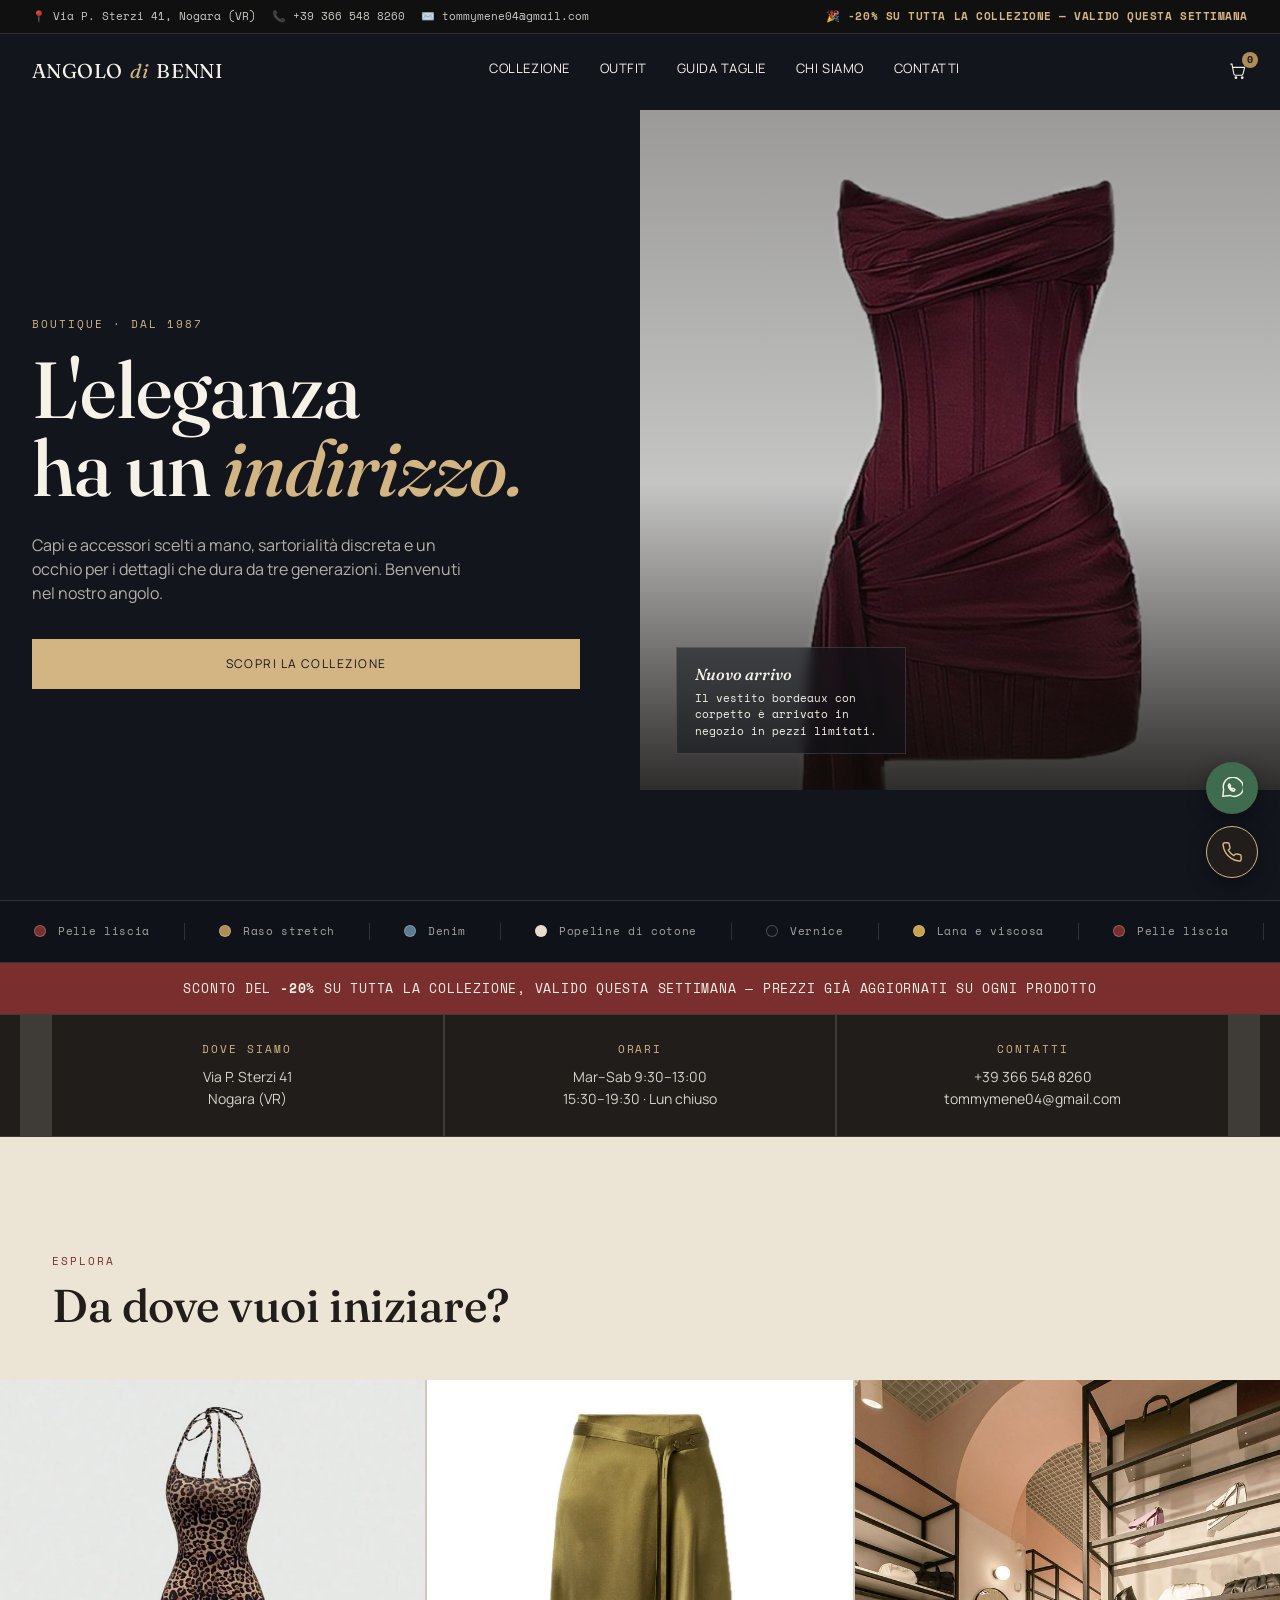
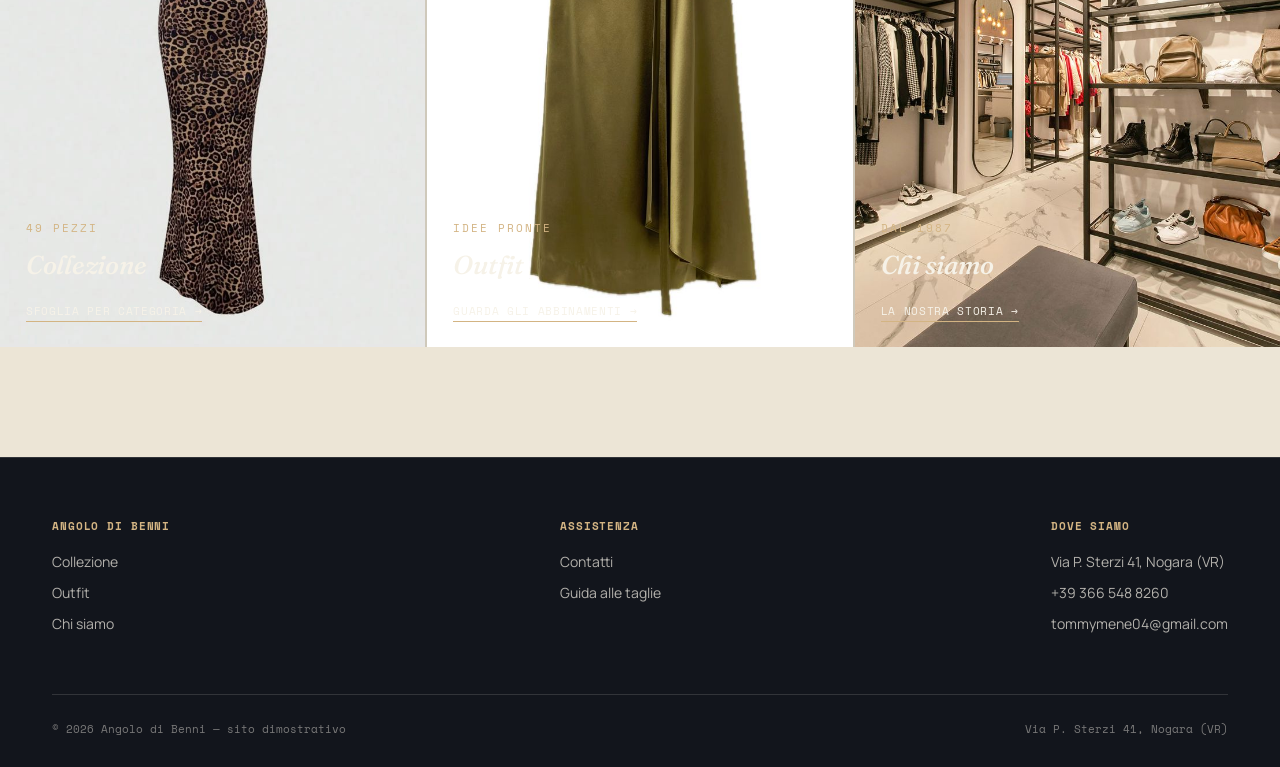
==== commit f8ef96de: "Add files via upload" ====
--- a/index.html
+++ b/index.html
@@ -9,305 +9,18 @@
 <meta property="og:type" content="website">
 <meta property="og:site_name" content="Angolo di Benni">
 <meta property="og:title" content="Angolo di Benni — Boutique">
-<meta property="og:description" content="Capi e accessori scelti a mano per una boutique di paese. Scopri la collezione, gli outfit e le occasioni imperdibili — a Nogara (VR).">
+<meta property="og:description" content="Angolo di Benni — boutique di abbigliamento e accessori a Nogara (VR). Collezione, outfit e guida alle taglie: scopri i nostri pezzi selezionati.">
 <meta property="og:image" content="https://menny28.github.io/Angolo-di-Benni/images/vestito_bordeaux_.jpg">
-<meta property="og:url" content="https://menny28.github.io/Angolo-di-Benni/">
+<meta property="og:url" content="https://menny28.github.io/Angolo-di-Benni/index.html">
 <meta name="twitter:card" content="summary_large_image">
 <meta name="twitter:title" content="Angolo di Benni — Boutique">
-<meta name="twitter:description" content="Capi e accessori scelti a mano per una boutique di paese, a Nogara (VR).">
+<meta name="twitter:description" content="Angolo di Benni — boutique di abbigliamento e accessori a Nogara (VR). Collezione, outfit e guida alle taglie: scopri i nostri pezzi selezionati.">
 <meta name="twitter:image" content="https://menny28.github.io/Angolo-di-Benni/images/vestito_bordeaux_.jpg">
 <link rel="preconnect" href="https://fonts.googleapis.com">
 <link href="https://fonts.googleapis.com/css2?family=Fraunces:ital,opsz,wght@0,9..144,300;0,9..144,500;0,9..144,600;1,9..144,400&family=Manrope:wght@400;500;600;700&family=Space+Mono:wght@400;700&display=swap" rel="stylesheet">
-<style>
-  :root{
-    --ink:#12151c;
-    --bone:#ece5d6;
-    --ivory:#f6f2e8;
-    --charcoal:#211d1a;
-    --brass:#b08d57;
-    --brass-light:#d3b483;
-    --wine:#7a2e2e;
-    --whatsapp:#3f6b4f;
-    --line: rgba(246,242,232,0.14);
-    --line-dark: rgba(33,29,26,0.14);
-    --display: 'Fraunces', serif;
-    --body: 'Manrope', sans-serif;
-    --mono: 'Space Mono', monospace;
-    --ease: cubic-bezier(.22,.61,.36,1);
-  }
-  *{box-sizing:border-box; margin:0; padding:0;}
-  html{scroll-behavior:smooth;}
-  body{background:var(--ink); color:var(--ivory); font-family:var(--body); line-height:1.5; overflow-x:hidden;}
-  a{color:inherit; text-decoration:none;}
-  img,svg{display:block; max-width:100%;}
-  button{font-family:inherit; cursor:pointer; border:none; background:none; color:inherit;}
-  input, textarea, select{font-family:inherit;}
-  ::selection{background:var(--brass); color:var(--ink);}
-
-  .wrap{max-width:1240px; margin:0 auto; padding:0 32px;}
-  @media (max-width:640px){ .wrap{padding:0 20px;} }
-
-  .eyebrow{font-family:var(--mono); font-size:11px; letter-spacing:.18em; text-transform:uppercase; color:var(--brass-light);}
-  h1,h2,h3{font-family:var(--display); font-weight:500; letter-spacing:-0.01em;}
-
-  /* ---------- HEADER ---------- */
-  header{
-    position:fixed; top:0; left:0; right:0; z-index:100;
-    display:block;
-    transition:background .4s var(--ease), border-color .4s var(--ease);
-    border-bottom:1px solid transparent;
-  }
-  header.scrolled{ background:rgba(18,21,28,0.92); backdrop-filter:blur(10px); border-bottom:1px solid var(--line); }
-  .topbar{
-    display:flex; align-items:center; justify-content:space-between; gap:14px; flex-wrap:wrap;
-    padding:8px 32px; font-family:var(--mono); font-size:11px; color:rgba(246,242,232,.82);
-    background:rgba(15,13,10,.55); border-bottom:1px solid var(--line);
-    max-height:60px; overflow:hidden; opacity:1;
-    transition:max-height .4s var(--ease), opacity .3s var(--ease), padding .4s var(--ease), border-color .4s var(--ease);
-  }
-  header.scrolled .topbar{ max-height:0; padding-top:0; padding-bottom:0; opacity:0; border-bottom-color:transparent; }
-  .topbar-contacts{display:flex; align-items:center; gap:16px; flex-wrap:wrap;}
-  .topbar-contacts a{display:inline-flex; align-items:center; gap:5px; white-space:nowrap;}
-  .topbar-contacts a:hover{color:var(--brass-light);}
-  .topbar-promo{font-weight:700; letter-spacing:.05em; text-transform:uppercase; color:var(--brass-light); white-space:nowrap;}
-  @media (max-width:760px){ .topbar{ font-size:9.5px; padding:7px 20px; gap:8px; justify-content:center; text-align:center; } .topbar-contacts{gap:10px; justify-content:center;} }
-  .header-main{
-    display:flex; align-items:center; justify-content:space-between;
-    padding:22px 32px;
-    transition:padding .4s var(--ease);
-  }
-  header.scrolled .header-main{ padding:12px 32px; }
-  .logo{ font-family:var(--display); font-size:20px; letter-spacing:.02em; display:flex; align-items:baseline; gap:8px; }
-  .logo em{font-style:italic; color:var(--brass-light);}
-  nav.main-nav{display:flex; gap:30px;}
-  nav.main-nav a{ font-size:13px; letter-spacing:.04em; text-transform:uppercase; position:relative; padding-bottom:4px; }
-  nav.main-nav a::after{ content:''; position:absolute; left:0; bottom:0; width:0; height:1px; background:var(--brass-light); transition:width .3s var(--ease); }
-  nav.main-nav a:hover::after{width:100%;}
-  .header-actions{display:flex; align-items:center; gap:22px;}
-  .icon-btn{position:relative; width:22px; height:22px; display:flex; align-items:center; justify-content:center;}
-  .icon-btn svg{width:19px; height:19px; stroke:var(--ivory); fill:none; stroke-width:1.4;}
-  .cart-count{ position:absolute; top:-8px; right:-10px; background:var(--brass); color:var(--ink); font-family:var(--mono); font-size:10px; font-weight:700; width:16px; height:16px; border-radius:50%; display:flex; align-items:center; justify-content:center; }
-  .burger{display:none; flex-direction:column; gap:5px; width:24px;}
-  .burger span{height:1px; background:var(--ivory); width:100%;}
-  @media (max-width:900px){ nav.main-nav{display:none;} .burger{display:flex;} }
-
-  .mobile-nav{ position:fixed; inset:0; background:var(--ink); z-index:150; display:flex; flex-direction:column; justify-content:center; align-items:center; gap:26px; transform:translateY(-100%); transition:transform .5s var(--ease); }
-  .mobile-nav.open{transform:translateY(0);}
-  .mobile-nav a{font-family:var(--display); font-size:26px;}
-  .mobile-close{position:absolute; top:26px; right:32px; font-size:28px; font-family:var(--display);}
-
-  /* ---------- HERO ---------- */
-  .hero{min-height:100vh; display:flex; align-items:stretch;}
-  .hero-text{flex:1; display:flex; flex-direction:column; justify-content:center; padding:185px 60px 80px 32px; max-width:640px;}
-  .hero-text h1{font-size:clamp(42px,6.2vw,84px); line-height:.98; margin:18px 0 26px;}
-  .hero-text h1 .it{font-style:italic; color:var(--brass-light);}
-  .hero-text p{font-size:16px; color:rgba(246,242,232,.7); max-width:440px; margin-bottom:34px;}
-  .btn{ display:inline-flex; align-items:center; justify-content:center; gap:10px; font-size:12px; letter-spacing:.12em; text-transform:uppercase; padding:15px 28px; border:1px solid var(--brass-light); transition:background .35s var(--ease), color .35s var(--ease); }
-  .btn:hover{background:var(--brass-light); color:var(--ink);}
-  .btn-solid{background:var(--brass-light); color:var(--ink); border-color:var(--brass-light);}
-  .btn-solid:hover{background:transparent; color:var(--ivory);}
-  .btn-ghost-dark{border-color:var(--charcoal); color:var(--charcoal);}
-  .btn-ghost-dark:hover{background:var(--charcoal); color:var(--ivory);}
-  .btn-wa{background:var(--whatsapp); border-color:var(--whatsapp); color:var(--ivory);}
-  .btn-wa:hover{opacity:.85; background:var(--whatsapp); color:var(--ivory);}
-  .btn-sm{padding:11px 18px; font-size:11px;}
-
-  .hero-visual{ flex:1; position:relative; overflow:hidden; background:#171310; display:flex; align-items:flex-end; }
-  .hero-visual img{ position:absolute; inset:0; width:100%; height:100%; object-fit:cover; object-position:top center; }
-  .hero-visual::before{ content:''; position:absolute; inset:0; z-index:1; background:linear-gradient(0deg, rgba(15,13,10,.85) 0%, rgba(15,13,10,.15) 45%, rgba(15,13,10,.35) 100%); }
-  .hero-tag{ position:relative; z-index:2; margin:36px; padding:14px 18px; background:rgba(18,21,28,.55); backdrop-filter:blur(6px); border:1px solid var(--line); font-family:var(--mono); font-size:11px; max-width:230px; }
-  .hero-tag b{display:block; font-family:var(--display); font-size:16px; font-weight:500; margin-bottom:4px; font-style:italic;}
-  @media (max-width:860px){ .hero{flex-direction:column;} .hero-text{padding:190px 24px 50px; max-width:none;} .hero-visual{min-height:340px;} }
-
-  /* ---------- SWATCH RAIL ---------- */
-  .rail{border-top:1px solid var(--line); border-bottom:1px solid var(--line); overflow:hidden; padding:22px 0; background:#0f1218;}
-  .promo-banner{
-    background:var(--wine); color:var(--ivory); text-align:center;
-    padding:16px 20px; font-family:var(--mono); font-size:13px; letter-spacing:.06em; text-transform:uppercase;
-  }
-  .promo-banner b{font-weight:700;}
-  @media (max-width:640px){ .promo-banner{font-size:11px; padding:13px 16px;} }
-  .rail-track{display:flex; width:max-content; animation:scroll-rail 34s linear infinite;}
-  .rail:hover .rail-track{animation-play-state:paused;}
-  @keyframes scroll-rail{ from{transform:translateX(0);} to{transform:translateX(-50%);} }
-  .swatch{ display:flex; align-items:center; gap:12px; padding:0 34px; border-right:1px solid var(--line); font-family:var(--mono); font-size:11px; letter-spacing:.06em; white-space:nowrap; color:rgba(246,242,232,.65); }
-  .swatch-dot{width:12px; height:12px; border-radius:50%; flex:none; border:1px solid rgba(246,242,232,.25);}
-
-  /* ---------- SECTION generic ---------- */
-  section{padding:110px 0;}
-  .section-head{display:flex; justify-content:space-between; align-items:flex-end; margin-bottom:40px; gap:24px; flex-wrap:wrap;}
-  .section-head h2{font-size:clamp(30px,4vw,46px);}
-  .section-sub{max-width:460px; font-size:14px; color:rgba(246,242,232,.6); margin-top:-24px; margin-bottom:44px;}
-  .light{background:var(--bone); color:var(--charcoal);}
-  .light .eyebrow{color:var(--wine);}
-  .light .section-sub{color:rgba(33,29,26,.62);}
-
-  /* ---------- FILTERS ---------- */
-  .filter-block{margin-bottom:8px;}
-  .filter-label{font-family:var(--mono); font-size:10px; letter-spacing:.1em; text-transform:uppercase; color:var(--wine); margin-bottom:10px; display:block;}
-  .filters{display:flex; gap:10px; flex-wrap:wrap; margin-bottom:22px;}
-  .filter-btn{ font-family:var(--mono); font-size:11px; letter-spacing:.06em; text-transform:uppercase; padding:9px 16px; border:1px solid var(--line-dark); color:var(--charcoal); transition:all .3s var(--ease); }
-  .filter-btn.active, .filter-btn:hover{background:var(--charcoal); color:var(--bone); border-color:var(--charcoal);}
-  .color-filters{display:flex; gap:12px; flex-wrap:wrap; align-items:center; margin-bottom:30px;}
-  .color-dot{ width:26px; height:26px; border-radius:50%; border:2px solid transparent; cursor:pointer; position:relative; transition:border-color .25s var(--ease); }
-  .color-dot.active, .color-dot:hover{border-color:var(--wine);}
-  .color-dot[data-color="tutti"]{ background:conic-gradient(from 0deg, #7a2e2e, #b08d57, #1c2b45, #12151c, #f6f2e8, #7a2e2e); }
-
-  /* ---------- CATEGORY ACCORDION ---------- */
-  .cat-accordion{display:flex; flex-direction:column; gap:2px; background:var(--line-dark);}
-  .cat-tile{background:var(--ivory);}
-  .cat-head{
-    display:flex; align-items:center; gap:20px; padding:18px 22px; cursor:pointer;
-    transition:background .25s var(--ease);
-  }
-  .cat-head:hover{background:rgba(122,46,46,.05);}
-  .cat-cover{width:64px; height:80px; object-fit:cover; background:#fff; flex:none;}
-  .cat-head-text{flex:1; display:flex; align-items:baseline; gap:14px; flex-wrap:wrap;}
-  .cat-name{font-family:var(--display); font-size:22px; font-style:italic;}
-  .cat-count{font-family:var(--mono); font-size:11px; color:rgba(33,29,26,.55); letter-spacing:.04em;}
-  .cat-chevron{ font-family:var(--display); font-size:26px; color:var(--wine); transition:transform .35s var(--ease); flex:none; line-height:1; }
-  .cat-tile.open .cat-chevron{transform:rotate(45deg);}
-  .cat-body{ max-height:0; overflow:hidden; transition:max-height .5s var(--ease); }
-  .cat-tile.open .cat-body{max-height:6000px;}
-  .cat-body-inner{padding:0 22px 26px;}
-  .cat-color-filters{display:flex; gap:10px; flex-wrap:wrap; align-items:center; margin-bottom:18px;}
-
-  /* ---------- PRODUCT GRID ---------- */
-  .product-grid{display:grid; grid-template-columns:repeat(4,1fr); gap:2px; background:var(--line-dark);}
-  @media (max-width:940px){ .product-grid{grid-template-columns:repeat(2,1fr);} }
-  .product-card{ background:var(--ivory); color:var(--charcoal); position:relative; overflow:hidden; cursor:pointer; }
-  .product-card[hidden]{display:none;}
-  .p-image{aspect-ratio:3/4; position:relative; overflow:hidden; background:#fff;}
-  .p-image img{width:100%; height:100%; object-fit:cover; transition:transform .5s var(--ease);}
-  .product-card:hover .p-image img{transform:scale(1.05);}
-  .p-badge{ position:absolute; top:14px; left:14px; z-index:2; font-family:var(--mono); font-size:10px; letter-spacing:.08em; text-transform:uppercase; background:var(--charcoal); color:var(--ivory); padding:5px 9px; }
-  .wish-btn{ position:absolute; top:10px; right:10px; z-index:2; width:32px; height:32px; border-radius:50%; background:rgba(246,242,232,.85); display:flex; align-items:center; justify-content:center; }
-  .wish-btn svg{width:14px; height:14px; stroke:var(--wine); fill:none; stroke-width:1.6;}
-  .wish-btn.active svg{fill:var(--wine);}
-  .p-info{padding:16px 18px 20px;}
-  .p-cat{font-family:var(--mono); font-size:10px; letter-spacing:.08em; text-transform:uppercase; color:var(--wine);}
-  .p-name{font-family:var(--display); font-size:18px; margin:6px 0 8px; line-height:1.2;}
-  .p-row{display:flex; justify-content:space-between; align-items:center;}
-  .p-price{font-family:var(--mono); font-size:14px;}
-  .price-old{opacity:.5; text-decoration:line-through; font-size:.85em; margin-right:4px;}
-  .price-new{color:var(--wine); font-weight:700;}
-  .cart-total-row{font-family:var(--mono); font-size:13px; border-top:1px solid var(--line-dark); margin-top:6px; padding-top:12px; display:flex; align-items:center; gap:8px; flex-wrap:wrap;}
-  .promo-tag{font-size:10px; letter-spacing:.04em; text-transform:uppercase; background:var(--wine); color:var(--ivory); padding:3px 7px;}
-  .p-view{font-family:var(--mono); font-size:10px; letter-spacing:.06em; text-transform:uppercase; text-decoration:underline; text-underline-offset:3px;}
-
-  /* ---------- OUTFIT ---------- */
-  .outfit-grid{display:grid; grid-template-columns:repeat(auto-fit,minmax(260px,1fr)); gap:2px; background:var(--line-dark);}
-  .outfit-card{background:var(--ivory); color:var(--charcoal); padding:22px;}
-  .outfit-imgs{display:grid; grid-template-columns:repeat(3,1fr); gap:4px; margin-bottom:16px;}
-  .outfit-imgs img{width:100%; aspect-ratio:1/1; object-fit:cover; background:#fff; cursor:pointer; transition:opacity .25s var(--ease);}
-  .outfit-imgs img:hover{opacity:.8;}
-  .outfit-name{font-family:var(--display); font-size:20px; font-style:italic; margin-bottom:6px;}
-  .outfit-occasion{font-family:var(--mono); font-size:10px; letter-spacing:.08em; text-transform:uppercase; color:var(--wine); margin-bottom:10px;}
-  .outfit-items{font-size:13px; color:rgba(33,29,26,.75); line-height:1.7; margin-bottom:14px;}
-  .outfit-total{font-family:var(--mono); font-size:13px; border-top:1px solid var(--line-dark); padding-top:12px;}
-
-  /* ---------- SIZE GUIDE ---------- */
-  .guide-tabs{display:flex; gap:10px; flex-wrap:wrap; margin-bottom:26px;}
-  .guide-table{width:100%; border-collapse:collapse; font-size:13px; display:none;}
-  .guide-table.active{display:table;}
-  .guide-table th, .guide-table td{ text-align:left; padding:11px 14px; border-bottom:1px solid var(--line-dark); }
-  .guide-table th{font-family:var(--mono); font-size:10px; letter-spacing:.06em; text-transform:uppercase; color:var(--brass-light);}
-  .guide-note{font-size:12px; color:rgba(246,242,232,.55); margin-top:18px; max-width:520px;}
-
-  /* ---------- STORY ---------- */
-  .story{display:grid; grid-template-columns:1fr 1fr; gap:70px; align-items:center;}
-  @media (max-width:840px){ .story{grid-template-columns:1fr;} }
-  .story p{color:rgba(33,29,26,.72); margin-bottom:18px; max-width:460px;}
-  .values{display:grid; grid-template-columns:repeat(2,1fr); gap:26px; margin-top:34px;}
-  .value b{font-family:var(--display); font-style:italic; display:block; margin-bottom:6px; font-size:18px;}
-  .value span{font-size:13px; color:rgba(33,29,26,.6);}
-  .story-visual{aspect-ratio:4/5; position:relative; overflow:hidden; background:#171310;}
-  .story-visual img{width:100%; height:100%; object-fit:cover;}
-  .story-visual::before{content:''; position:absolute; inset:18px; border:1px solid rgba(246,242,232,.35); pointer-events:none;}
-
-  /* ---------- REVIEWS ---------- */
-  .reviews{position:relative; max-width:720px; margin:0 auto; text-align:center;}
-  .review-slide{display:none;}
-  .review-slide.active{display:block; animation:fade .5s var(--ease);}
-  @keyframes fade{from{opacity:0; transform:translateY(8px);} to{opacity:1; transform:translateY(0);}}
-  .stars{color:var(--brass-light); font-size:16px; letter-spacing:3px; margin-bottom:18px;}
-  .review-slide blockquote{font-family:var(--display); font-size:clamp(20px,2.6vw,28px); font-style:italic; line-height:1.4; margin-bottom:20px;}
-  .review-slide cite{font-family:var(--mono); font-size:11px; letter-spacing:.06em; text-transform:uppercase; color:rgba(246,242,232,.6); font-style:normal;}
-  .review-dots{display:flex; justify-content:center; gap:10px; margin-top:34px;}
-  .rdot{width:7px; height:7px; border-radius:50%; background:var(--line); transition:background .3s;}
-  .rdot.active{background:var(--brass-light);}
-
-  /* ---------- CONTACT ---------- */
-  .contact-grid{display:grid; grid-template-columns:1fr 1fr; gap:60px;}
-  @media (max-width:840px){ .contact-grid{grid-template-columns:1fr;} }
-  .info-row{display:flex; gap:16px; padding:18px 0; border-bottom:1px solid var(--line-dark); align-items:center; flex-wrap:wrap;}
-  .info-row b{font-family:var(--display); font-style:italic; min-width:110px; display:block;}
-  .contact-cta{display:flex; gap:10px; margin-top:24px; flex-wrap:wrap;}
-  .map-frame{width:100%; aspect-ratio:4/3; border:1px solid var(--line-dark); filter:grayscale(.15);}
-
-  /* ---------- FLOATING CONTACT WIDGET ---------- */
-  .float-contact{ position:fixed; right:22px; bottom:22px; z-index:250; display:flex; flex-direction:column; gap:12px; align-items:flex-end; }
-  .float-btn{ width:52px; height:52px; border-radius:50%; display:flex; align-items:center; justify-content:center; box-shadow:0 6px 20px rgba(0,0,0,.35); position:relative; }
-  .float-btn svg{width:22px; height:22px; stroke:var(--ivory); fill:none; stroke-width:1.6;}
-  .float-btn.wa{background:var(--whatsapp);}
-  .float-btn.call{background:var(--charcoal); border:1px solid var(--brass-light);}
-  .float-btn.call svg{stroke:var(--brass-light);}
-  .float-tip{ position:absolute; right:64px; top:50%; transform:translateY(-50%); background:var(--charcoal); color:var(--ivory); font-family:var(--mono); font-size:11px; padding:7px 12px; white-space:nowrap; opacity:0; pointer-events:none; transition:opacity .25s; }
-  .float-btn:hover .float-tip{opacity:1;}
-
-  /* ---------- FOOTER ---------- */
-  footer{background:var(--ink); padding:60px 0 30px; border-top:1px solid var(--line);}
-  .foot-top{display:flex; justify-content:space-between; flex-wrap:wrap; gap:40px; margin-bottom:50px;}
-  .foot-col h4{font-family:var(--mono); font-size:11px; letter-spacing:.08em; text-transform:uppercase; margin-bottom:16px; color:var(--brass-light);}
-  .foot-col a, .foot-col span{display:block; font-size:14px; margin-bottom:10px; color:rgba(246,242,232,.7);}
-  .foot-bottom{display:flex; justify-content:space-between; padding-top:26px; border-top:1px solid var(--line); font-family:var(--mono); font-size:11px; color:rgba(246,242,232,.45); flex-wrap:wrap; gap:10px;}
-
-  /* ---------- OVERLAY / DRAWER / MODAL ---------- */
-  .overlay{ position:fixed; inset:0; background:rgba(10,10,10,.6); z-index:200; opacity:0; pointer-events:none; transition:opacity .35s var(--ease); }
-  .overlay.open{opacity:1; pointer-events:auto;}
-
-  .cart-drawer{ position:fixed; top:0; right:0; bottom:0; width:400px; max-width:90vw; background:var(--bone); color:var(--charcoal); z-index:201; transform:translateX(100%); transition:transform .45s var(--ease); display:flex; flex-direction:column; padding:30px 26px; overflow-y:auto; }
-  .cart-drawer.open{transform:translateX(0);}
-  .cart-head{display:flex; justify-content:space-between; align-items:center; margin-bottom:18px;}
-  .cart-head h3{font-family:var(--display); font-size:22px;}
-  .cart-items{display:flex; flex-direction:column; gap:14px;}
-  .cart-empty{font-size:13px; color:rgba(33,29,26,.55); text-align:center; margin:30px 0;}
-  .cart-item{display:flex; justify-content:space-between; align-items:center; border-bottom:1px solid var(--line-dark); padding-bottom:12px; font-size:13px;}
-  .cart-item .rm{font-family:var(--mono); font-size:11px; color:var(--wine); cursor:pointer;}
-  .cart-note{font-size:12px; color:rgba(33,29,26,.65); line-height:1.6; margin:18px 0; padding:14px; background:rgba(122,46,46,.06); border-left:2px solid var(--wine);}
-  .field{margin-bottom:16px;}
-  .field label{display:block; font-family:var(--mono); font-size:10px; letter-spacing:.08em; text-transform:uppercase; margin-bottom:8px; color:var(--wine);}
-  .field input, .field textarea, .field select{ width:100%; border:none; border-bottom:1px solid var(--line-dark); background:transparent; padding:10px 2px; font-size:14px; outline:none; color:var(--charcoal); }
-  .send-row{display:flex; flex-direction:column; gap:10px; margin-top:6px;}
-
-  .modal{ position:fixed; inset:0; z-index:210; display:flex; align-items:center; justify-content:center; opacity:0; pointer-events:none; transition:opacity .35s var(--ease); padding:24px; }
-  .modal.open{opacity:1; pointer-events:auto;}
-  .modal-inner{ width:100%; max-width:860px; max-height:88vh; overflow-y:auto; background:var(--ivory); color:var(--charcoal); display:grid; grid-template-columns:1fr 1fr; position:relative; }
-  @media (max-width:700px){ .modal-inner{grid-template-columns:1fr;} }
-  .modal-close{position:absolute; top:14px; right:18px; font-family:var(--display); font-size:26px; color:var(--charcoal); z-index:2;}
-  .modal-img{width:100%; height:100%; min-height:320px; object-fit:cover; background:#fff;}
-  .modal-body{padding:36px;}
-  .modal-body .eyebrow{color:var(--wine);}
-  .modal-body h3{font-size:26px; margin:10px 0 6px;}
-  .modal-price{font-family:var(--mono); font-size:16px; margin-bottom:18px;}
-  .modal-tags{display:flex; gap:8px; margin-bottom:18px; flex-wrap:wrap;}
-  .tag{font-family:var(--mono); font-size:10px; letter-spacing:.06em; text-transform:uppercase; border:1px solid var(--line-dark); padding:5px 10px;}
-  .modal-desc{font-size:14px; line-height:1.7; margin-bottom:18px; color:rgba(33,29,26,.85);}
-  .modal-spec{font-size:13px; margin-bottom:8px; line-height:1.6;}
-  .modal-spec b{font-family:var(--mono); font-size:10px; letter-spacing:.06em; text-transform:uppercase; color:var(--wine); display:block; margin-bottom:4px;}
-  .size-guide-link{font-size:12px; text-decoration:underline; text-underline-offset:3px; margin:6px 0 20px; display:inline-block;}
-  .modal-sizes{display:flex; gap:8px; flex-wrap:wrap; margin-bottom:20px;}
-  .size-opt{ font-family:var(--mono); font-size:12px; border:1px solid var(--line-dark); padding:9px 14px; cursor:pointer; transition:all .25s var(--ease); }
-  .size-opt.selected{background:var(--charcoal); color:var(--ivory); border-color:var(--charcoal);}
-
-  .toast{ position:fixed; bottom:26px; left:50%; transform:translateX(-50%) translateY(20px); background:var(--charcoal); color:var(--ivory); padding:14px 22px; font-family:var(--mono); font-size:12px; z-index:300; opacity:0; transition:all .35s var(--ease); pointer-events:none; text-align:center; max-width:88vw; }
-  .toast.show{opacity:1; transform:translateX(-50%) translateY(0);}
-
-  /* reveal animation rimossa: causava schermo nero finché l'observer non si attivava */
-</style>
+<link rel="stylesheet" href="style.css">
 </head>
 <body>
-
 <header id="siteHeader">
   <div class="topbar">
     <div class="topbar-contacts">
@@ -318,13 +31,13 @@
     <div class="topbar-promo" id="topbarPromo"></div>
   </div>
   <div class="header-main">
-    <div class="logo">ANGOLO <em>di</em> BENNI</div>
+    <a href="index.html" class="logo">ANGOLO <em>di</em> BENNI</a>
     <nav class="main-nav">
-      <a href="#collezione">Collezione</a>
-      <a href="#outfit">Outfit</a>
-      <a href="#taglie">Guida taglie</a>
-      <a href="#storia">Chi Siamo</a>
-      <a href="#contatti">Contatti</a>
+      <a href="collezione.html">Collezione</a>
+      <a href="outfit.html">Outfit</a>
+      <a href="collezione.html#taglie">Guida taglie</a>
+      <a href="chi-siamo.html">Chi Siamo</a>
+      <a href="contatti.html">Contatti</a>
     </nav>
     <div class="header-actions">
       <button class="icon-btn" id="cartOpen" aria-label="Apri la tua richiesta">
@@ -338,11 +51,11 @@
 
 <div class="mobile-nav" id="mobileNav">
   <div class="mobile-close" id="mobileClose">&times;</div>
-  <a href="#collezione">Collezione</a>
-  <a href="#outfit">Outfit</a>
-  <a href="#taglie">Guida taglie</a>
-  <a href="#storia">Chi Siamo</a>
-  <a href="#contatti">Contatti</a>
+  <a href="collezione.html">Collezione</a>
+  <a href="outfit.html">Outfit</a>
+  <a href="collezione.html#taglie">Guida taglie</a>
+  <a href="chi-siamo.html">Chi Siamo</a>
+  <a href="contatti.html">Contatti</a>
 </div>
 
 <section class="hero">
@@ -350,7 +63,7 @@
     <span class="eyebrow">Boutique &middot; dal 1987</span>
     <h1>L'eleganza<br>ha un <span class="it">indirizzo.</span></h1>
     <p>Capi e accessori scelti a mano, sartorialità discreta e un occhio per i dettagli che dura da tre generazioni. Benvenuti nel nostro angolo.</p>
-    <a href="#collezione" class="btn btn-solid">Scopri la collezione</a>
+    <a href="collezione.html" class="btn btn-solid">Scopri la collezione</a>
   </div>
   <div class="hero-visual">
     <img src="images/vestito_bordeaux_.jpg" alt="Vestito bordeaux Angolo di Benni">
@@ -365,104 +78,72 @@
 
 <div class="promo-banner" id="promoBanner"></div>
 
-<section id="collezione" class="light">
+<div class="quick-info">
+  <div class="wrap">
+    <div class="quick-info-item">
+      <span class="eyebrow">Dove siamo</span>
+      <p>Via P. Sterzi 41<br>Nogara (VR)</p>
+    </div>
+    <div class="quick-info-item">
+      <span class="eyebrow">Orari</span>
+      <p>Mar–Sab 9:30–13:00<br>15:30–19:30 &middot; Lun chiuso</p>
+    </div>
+    <div class="quick-info-item">
+      <span class="eyebrow">Contatti</span>
+      <p>+39 366 548 8260<br>tommymene04@gmail.com</p>
+    </div>
+  </div>
+</div>
+
+<section class="light">
   <div class="wrap">
     <div class="section-head">
       <div>
-        <span class="eyebrow">La collezione</span>
-        <h2>Pezzi selezionati</h2>
+        <span class="eyebrow">Esplora</span>
+        <h2>Da dove vuoi iniziare?</h2>
       </div>
     </div>
-    <p class="section-sub">Scegli una categoria per aprirla e sfogliare i pezzi, con filtro colore incluso.</p>
-    <div class="cat-accordion" id="catAccordion"></div>
+  </div>
+  <div class="section-links">
+    <a class="section-link-card" href="collezione.html">
+      <img src="images/vestito_leopardato_lungo.jpg" alt="Collezione">
+      <div class="section-link-inner">
+        <span class="eyebrow">49 pezzi</span>
+        <h3>Collezione</h3>
+        <span class="go">Sfoglia per categoria &rarr;</span>
+      </div>
+    </a>
+    <a class="section-link-card" href="outfit.html">
+      <img src="images/gonna_raso_verde.jpg" alt="Outfit">
+      <div class="section-link-inner">
+        <span class="eyebrow">Idee pronte</span>
+        <h3>Outfit</h3>
+        <span class="go">Guarda gli abbinamenti &rarr;</span>
+      </div>
+    </a>
+    <a class="section-link-card" href="chi-siamo.html">
+      <img src="images/Fashionista.jpg" alt="Chi siamo">
+      <div class="section-link-inner">
+        <span class="eyebrow">Dal 1987</span>
+        <h3>Chi siamo</h3>
+        <span class="go">La nostra storia &rarr;</span>
+      </div>
+    </a>
   </div>
 </section>
-
-<section id="outfit" class="light">
-  <div class="wrap">
-    <div class="section-head">
-      <div>
-        <span class="eyebrow">Idee stile</span>
-        <h2>Outfit del momento</h2>
-      </div>
-    </div>
-    <p class="section-sub">Qualche combinazione già pronta con i pezzi della collezione, per ogni occasione.</p>
-    <div class="outfit-grid" id="outfitGrid"></div>
-  </div>
-</section>
-
-<section id="taglie">
-  <div class="wrap">
-    <div class="section-head">
-      <div>
-        <span class="eyebrow">Prima di scegliere</span>
-        <h2>Guida alle taglie</h2>
-      </div>
-    </div>
-    <div class="guide-tabs" id="guideTabs"></div>
-    <div id="guideTables"></div>
-    <p class="guide-note">Le misure sono indicative. Se sei in dubbio tra due taglie, scrivici su WhatsApp con le tue misure: ti aiutiamo a scegliere prima di venire in negozio.</p>
-  </div>
-</section>
-
-<section id="storia" class="light">
-  <div class="wrap story">
-    <div>
-      <span class="eyebrow">Dal 1987</span>
-      <h2 style="margin:16px 0 22px;">Tre generazioni,<br>un solo angolo.</h2>
-      <p>Angolo di Benni nasce come piccola sartoria di paese e cresce, capo dopo capo, in un punto di riferimento per chi cerca qualità senza rumore. Selezioniamo capi e accessori con la stessa cura di allora.</p>
-      <p>Ogni pezzo in negozio è scelto personalmente, mai in serie infinite: preferiamo poche cose fatte bene a tante fatte in fretta.</p>
-      <div class="values">
-        <div class="value"><b>Materiali</b><span>Pelle, lana e tessuti selezionati</span></div>
-        <div class="value"><b>Su misura</b><span>Ritocchi e aggiustamenti inclusi</span></div>
-        <div class="value"><b>Filiera corta</b><span>Fornitori entro 200 km dal negozio</span></div>
-        <div class="value"><b>Servizio</b><span>Consulenza d'immagine su appuntamento</span></div>
-      </div>
-    </div>
-    <div class="story-visual"><img src="images/Fashionista.jpg" alt="L'interno del negozio Angolo di Benni"></div>
-  </div>
-</section>
-
-<section>
-  <div class="wrap reviews">
-    <span class="eyebrow">Chi ci ha scelto</span>
-    <div id="reviewSlides" style="margin-top:26px;"></div>
-    <div class="review-dots" id="reviewDots"></div>
-  </div>
-</section>
-
-<section id="contatti" class="light">
-  <div class="wrap contact-grid">
-    <div>
-      <span class="eyebrow">Vieni a trovarci</span>
-      <h2 style="margin:16px 0 30px;">Contatti &amp; orari</h2>
-      <div class="info-row"><b>Indirizzo</b><span>Via P. Sterzi 41, Nogara (VR)</span></div>
-      <div class="info-row"><b>Orari</b><span>Mar–Sab 9:30–13:00 &middot; 15:30–19:30 &middot; Lun chiuso</span></div>
-      <div class="info-row"><b>Telefono</b><span>+39 366 548 8260</span></div>
-      <div class="info-row"><b>Email</b><span>tommymene04@gmail.com</span></div>
-      <div class="contact-cta">
-        <a class="btn btn-wa btn-sm" id="waLinkContact" href="#" target="_blank" rel="noopener">Scrivici su WhatsApp</a>
-        <a class="btn btn-ghost-dark btn-sm" href="tel:+393665488260">Chiama il negozio</a>
-      </div>
-    </div>
-    <iframe class="map-frame" loading="lazy" referrerpolicy="no-referrer-when-downgrade"
-      src="https://www.google.com/maps?q=Via+P.+Sterzi+41,+Nogara,+VR&output=embed"></iframe>
-  </div>
-</section>
-
 <footer>
   <div class="wrap">
     <div class="foot-top">
       <div class="foot-col">
         <h4>Angolo di Benni</h4>
-        <a href="#collezione">Collezione</a>
-        <a href="#outfit">Outfit</a>
-        <a href="#storia">Chi siamo</a>
+        <a href="collezione.html">Collezione</a>
+        <a href="outfit.html">Outfit</a>
+        <a href="chi-siamo.html">Chi siamo</a>
       </div>
       <div class="foot-col">
         <h4>Assistenza</h4>
-        <a href="#contatti">Contatti</a>
-        <a href="#taglie">Guida alle taglie</a>
+        <a href="contatti.html">Contatti</a>
+        <a href="collezione.html#taglie">Guida alle taglie</a>
       </div>
       <div class="foot-col">
         <h4>Dove siamo</h4>
@@ -477,7 +158,6 @@
     </div>
   </div>
 </footer>
-
 <div class="float-contact">
   <a class="float-btn wa" id="waFloat" href="#" target="_blank" rel="noopener" aria-label="WhatsApp">
     <span class="float-tip">Scrivici su WhatsApp</span>
@@ -488,9 +168,7 @@
     <svg viewBox="0 0 24 24"><path d="M22 16.9v3a2 2 0 0 1-2.2 2 19.8 19.8 0 0 1-8.6-3 19.5 19.5 0 0 1-6-6 19.8 19.8 0 0 1-3-8.7A2 2 0 0 1 4.1 2h3a2 2 0 0 1 2 1.7c.1 1 .3 2 .6 2.9a2 2 0 0 1-.5 2.1L8 9.9a16 16 0 0 0 6 6l1.2-1.2a2 2 0 0 1 2.1-.5c.9.3 1.9.5 2.9.6a2 2 0 0 1 1.8 2.1z"/></svg>
   </a>
 </div>
-
 <div class="overlay" id="overlay"></div>
-
 <aside class="cart-drawer" id="cartDrawer">
   <div class="cart-head">
     <h3>La tua richiesta</h3>
@@ -506,549 +184,7 @@
     <a class="btn btn-ghost-dark" id="sendMail" href="#">Invia richiesta via email</a>
   </div>
 </aside>
-
-<div class="modal" id="productModal">
-  <div class="modal-inner">
-    <div class="modal-close" id="modalClose">&times;</div>
-    <img class="modal-img" id="modalImg" src="" alt="">
-    <div class="modal-body">
-      <span class="eyebrow" id="modalCat"></span>
-      <h3 id="modalName"></h3>
-      <div class="modal-price" id="modalPrice"></div>
-      <div class="modal-tags" id="modalTags"></div>
-      <p class="modal-desc" id="modalDesc"></p>
-      <div class="modal-spec"><b>Materiale</b><span id="modalMaterial"></span></div>
-      <div class="modal-spec"><b>Vestibilità</b><span id="modalFit"></span></div>
-      <a href="#taglie" class="size-guide-link">Consulta la guida alle taglie &rarr;</a>
-      <div class="modal-sizes" id="modalSizes"></div>
-      <button class="btn btn-ghost-dark" id="modalAdd" style="width:100%;">Aggiungi alla richiesta</button>
-    </div>
-  </div>
-</div>
-
 <div class="toast" id="toast"></div>
-
-<script>
-/* ---------------- DATA ---------------- */
-const products = [
-  {id:'borsetta-nera', name:'Borsetta Nera', category:'accessori', color:'nero', colorHex:'#12151c', price:149, img:'images/borsetta_nera.jpg',
-    desc:'Borsetta a spalla in pelle liscia, con chiusura girevole dorata e manico regolabile. Perfetta per il giorno e per la sera.',
-    material:'Pelle bovina liscia, ferramenta dorata', fit:'Capienza media: entrano portafoglio, chiavi e smartphone. Tracolla regolabile 40–65 cm.',
-    sizes:['Taglia unica']},
-  {id:'bracciale-argento', name:'Bracciale Argento', category:'accessori', color:'argento', colorHex:'#c9c9c9', price:89, img:'images/bracciale_argento.jpg',
-    desc:'Bracciale a catena con cinque charm a quadrifoglio in madreperla, chiusura a moschettone.',
-    material:'Argento 925, madreperla naturale', fit:'Lunghezza 18 cm, con anellini di regolazione da 1,5 cm.',
-    sizes:['Taglia unica']},
-  {id:'cintura-bordeaux', name:'Cintura Effetto Cocco', category:'accessori', color:'bordeaux', colorHex:'#5c1f2e', price:95, img:'images/cintura_squamata_rossa.jpg', badge:'Nuovo',
-    desc:'Cintura in pelle stampa cocco con fibbia maxi dorata, rifinita a mano.',
-    material:'Pelle stampata, fibbia in metallo dorato', fit:'Veste in vita o leggermente sui fianchi. Cinque fori di regolazione.',
-    sizes:['80','85','90','95']},
-  {id:'jeans-stelle', name:'Jeans a Stella', category:'pantaloni', color:'denim', colorHex:'#5c7a94', price:99, img:'images/jeans_largo_stelle.jpg',
-    desc:'Jeans a gamba larga con applicazioni a stella sfilacciate sulle cosce, vita alta.',
-    material:'100% cotone denim', fit:'Vestibilità ampia e comoda: prendere la propria taglia abituale. Lunghezza importante, ideale con sneaker o tacco.',
-    sizes:['38','40','42','44','46']},
-  {id:'orecchini-oro', name:'Orecchini a Cerchio', category:'accessori', color:'oro', colorHex:'#c9a24b', price:59, img:'images/orecchini_oro.jpg',
-    desc:'Orecchini a cerchio ampio, superficie liscia e lucida, chiusura a farfalla.',
-    material:'Placcatura oro 18k su ottone', fit:'Diametro 3,5 cm, leggeri: adatti anche all\'uso quotidiano.',
-    sizes:['Taglia unica']},
-  {id:'pantalone-nero', name:'Pantalone Elegante Nero', category:'pantaloni', color:'nero', colorHex:'#12151c', price:159, img:'images/pantalone_elegante_nero.jpg',
-    desc:'Pantalone sartoriale a vita alta con doppia pince e gamba ampia, in tessuto fluido.',
-    material:'97% lana, 3% elastan', fit:'Vestibilità comoda sul fianco, gamba dritta e ampia. Prendere la propria taglia abituale.',
-    sizes:['38','40','42','44','46']},
-  {id:'pantalone-panna', name:'Pantalone Panna', category:'pantaloni', color:'panna', colorHex:'#e8ddc8', price:139, img:'images/pantalone_panna_elegante.jpg',
-    desc:'Pantalone a palazzo color panna, vita alta e pince frontali, chiusura con gancio a vista.',
-    material:'Misto viscosa, mano morbida', fit:'Stessa vestibilità del modello nero: ampio sulla gamba, prendere la propria taglia.',
-    sizes:['38','40','42','44']},
-  {id:'sneaker-bianche', name:'Sneaker Bianche', category:'scarpe', color:'bianco', colorHex:'#f6f2e8', price:179, img:'images/scarpe_ginnastica_bianche.jpg', badge:'Bestseller',
-    desc:'Sneaker in pelle con suola maxi e dettaglio a contrasto sul tallone.',
-    material:'Pelle liscia, suola in gomma', fit:'Vestono leggermente grandi: si consiglia mezza taglia in meno rispetto al solito.',
-    sizes:['36','37','38','39','40','41']},
-  {id:'tacchi-slingback', name:'Décolleté Slingback', category:'scarpe', color:'nero', colorHex:'#12151c', price:129, img:'images/tacchi_a_punta_neri.jpg',
-    desc:'Décolleté slingback in vernice nera, punta a mandorla e tacco sottile 8 cm.',
-    material:'Vernice sintetica, suola in cuoio', fit:'Vestibilità regolare, cinturino posteriore regolabile per una calzata più sicura.',
-    sizes:['36','37','38','39','40']},
-  {id:'tacchi-spillo', name:'Décolleté Tacco a Spillo', category:'scarpe', color:'nero', colorHex:'#12151c', price:189, img:'images/tacchi_suola_rossa.jpg',
-    desc:'Décolleté in vernice nera con punta affilata e tacco a spillo 10 cm, suola a contrasto.',
-    material:'Vernice, suola in cuoio verniciato', fit:'Calzata precisa e aderente: se hai un piede stretto va bene la tua taglia, altrimenti mezza taglia in più.',
-    sizes:['36','37','38','39','40']},
-  {id:'vestito-bianco', name:'Vestito Bianco Estivo', category:'vestiti', color:'bianco', colorHex:'#f6f2e8', price:89, img:'images/vestito_bianco.jpg',
-    desc:'Abito lungo con spalline sottili, dettagli in pizzo a balze e coulisse sul davanti.',
-    material:'Cotone leggero', fit:'Vestibilità morbida e svasata, adatta anche a chi preferisce non fasciare il punto vita.',
-    sizes:['XS','S','M','L']},
-  {id:'vestito-blu', name:'Vestito Blu Notte', category:'vestiti', color:'blu', colorHex:'#1c2b45', price:69, img:'images/vestito_blu.jpg',
-    desc:'Mini abito con scollo all\'americana, corpetto arricciato e gonna a balze sovrapposte.',
-    material:'Jersey costine, elasticizzato', fit:'Fascia il corpo su busto e vita, gonna svolazzante. Vestibilità regolare.',
-    sizes:['XS','S','M','L']},
-  {id:'vestito-bordeaux', name:'Vestito Bordeaux Corsetto', category:'vestiti', color:'bordeaux', colorHex:'#5c1f2e', price:149, img:'images/vestito_bordeaux_.jpg', badge:'Nuovo',
-    desc:'Abito corto in stile bustier, spalle scoperte e drappeggio laterale con strascico removibile.',
-    material:'Raso stretch', fit:'Vestibilità aderente e strutturata, stecche interne al corpetto. Consigliata la propria taglia.',
-    sizes:['XS','S','M','L']},
-  {id:'vestito-floreale', name:'Vestito Floreale con Spacco', category:'vestiti', color:'panna', colorHex:'#e8ddc8', price:99, img:'images/vestito_corsetto.jpg',
-    desc:'Abito lungo a fiori con maniche a palloncino, corpetto arricciato e spacco laterale.',
-    material:'Popeline di cotone', fit:'Vestibilità morbida in vita, gonna ampia. Fedele alla taglia.',
-    sizes:['XS','S','M','L']},
-  {id:'vestito-pois', name:'Vestito Pois', category:'vestiti', color:'bianco', colorHex:'#f6f2e8', price:75, img:'images/vestito_pois_bianco.jpg',
-    desc:'Mini abito a pois con scollo profondo all\'americana e gonna a doppia balza.',
-    material:'Popeline elasticizzato', fit:'Vestibilità aderente su busto, gonna svasata a balze. Consigliata la propria taglia.',
-    sizes:['XS','S','M','L']},
-
-  {id:'sneaker-fashion', name:'Sneaker Fashion', category:'scarpe', color:'bianco', colorHex:'#f6f2e8', price:59, img:'images/sneaker_bianche_fashion.jpg',
-    desc:'Sneaker basse con suola alta a due strati e dettagli a righe a contrasto, chiusura con lacci.',
-    material:'Ecopelle, suola in gomma', fit:'Vestibilità regolare, suola alta che allunga la gamba. Prendere la propria taglia.',
-    sizes:['36','37','38','39','40']},
-  {id:'borsa-secchiello-nera', name:'Borsa a Secchiello', category:'accessori', color:'nero', colorHex:'#12151c', price:225, img:'images/borsa_secchiello_nera.jpg', badge:'Nuovo',
-    desc:'Borsa a secchiello in pelle con manico rigido, coulisse e bottone a pressione, tracolla removibile.',
-    material:'Pelle grainata, ferramenta dorata', fit:'Capienza generosa, ideale come borsa da giorno. Tracolla regolabile.',
-    sizes:['Taglia unica']},
-  {id:'borsa-intrecciata-marrone', name:'Borsa Intrecciata Cognac', category:'accessori', color:'marrone', colorHex:'#8a5a34', price:265, img:'images/borsa_intrecciata_marrone.jpg', badge:'Nuovo',
-    desc:'Borsa a spalla in pelle intrecciata a mano, forma morbida e manico ampio.',
-    material:'Pelle intrecciata (stile woven)', fit:'Si porta a spalla o a mano, capienza media-alta, forma destrutturata.',
-    sizes:['Taglia unica']},
-  {id:'bracciale-fiori-oro', name:'Bracciale Fiori', category:'accessori', color:'oro', colorHex:'#c9a24b', price:69, img:'images/bracciale_fiori_oro.jpg',
-    desc:'Bracciale a catena con tre fiori tridimensionali, chiusura a moschettone e catenella di regolazione.',
-    material:'Acciaio placcato oro', fit:'Lunghezza regolabile 16-19 cm circa.',
-    sizes:['Taglia unica']},
-  {id:'occhiali-neri-ovali', name:'Occhiali da Sole Ovali', category:'accessori', color:'nero', colorHex:'#12151c', price:159, img:'images/occhiali_neri_ovali.jpg',
-    desc:'Occhiali da sole a montatura ovale, lenti scure e dettaglio logo sull\'asta.',
-    material:'Acetato, lenti con protezione UV400', fit:'Montatura media, adatta alla maggior parte dei visi.',
-    sizes:['Taglia unica']},
-  {id:'tacchi-leopardati', name:'Décolleté Slingback Animalier', category:'scarpe', color:'leopardo', colorHex:'#8a6a3a', price:139, img:'images/tacchi_leopardati.jpg', badge:'Nuovo',
-    desc:'Décolleté slingback in raso stampa leopardo, punta a mandorla e tacco a spillo 11 cm.',
-    material:'Raso stampato, suola in cuoio', fit:'Calzata precisa, cinturino posteriore regolabile con fibbia.',
-    sizes:['36','37','38','39','40']},
-  {id:'orologio-oro', name:'Orologio Classico', category:'accessori', color:'oro', colorHex:'#c9a24b', price:189, img:'images/orologio_oro.jpg',
-    desc:'Orologio con cassa ovale, quadrante champagne e cinturino a maglia in metallo dorato.',
-    material:'Acciaio placcato oro', fit:'Cinturino regolabile con maglie removibili, cassa piccola ed elegante.',
-    sizes:['Taglia unica']},
-  {id:'bracciale-nodo-oro', name:'Bracciale Rigido Nodo', category:'accessori', color:'oro', colorHex:'#c9a24b', price:55, img:'images/bracciale_nodo_oro.jpg',
-    desc:'Bracciale rigido con dettaglio a nodo centrale, apertura a scatto.',
-    material:'Metallo placcato oro', fit:'Rigido, apertura regolabile, adatto a polsi sottili e medi.',
-    sizes:['Taglia unica']},
-  {id:'occhiali-tartarugati', name:'Occhiali da Sole Havana', category:'accessori', color:'tartaruga', colorHex:'#8a5a20', price:89, img:'images/occhiali_tartarugati.jpg',
-    desc:'Occhiali da sole squadrati stile aviator, montatura tartarugata e lenti verdi.',
-    material:'Acetato, lenti con protezione UV400', fit:'Montatura importante, adatta a chi ama uno stile deciso.',
-    sizes:['Taglia unica']},
-  {id:'borsa-bowling-nera', name:'Borsa Bowling Borchiata', category:'accessori', color:'nero', colorHex:'#12151c', price:195, img:'images/borsa_bowling_nera.jpg',
-    desc:'Borsa a mano stile bowling in pelle vissuta, borchie e nappine, doppio manico.',
-    material:'Pelle vissuta, ferramenta anticata', fit:'Capienza media, si porta a mano o al gomito.',
-    sizes:['Taglia unica']},
-  {id:'borsa-intrecciata-bordeaux', name:'Borsa Intrecciata Bordeaux', category:'accessori', color:'bordeaux', colorHex:'#5c1f2e', price:175, img:'images/borsa_intrecciata_bordeaux.jpg',
-    desc:'Borsa a spalla intrecciata con zip, manico corto e moschettoni dorati.',
-    material:'Pelle intrecciata (stile woven)', fit:'Si porta a spalla, capienza piccola-media, ideale per la sera.',
-    sizes:['Taglia unica']},
-  {id:'mocassino-borgogna', name:'Mocassino Borgogna', category:'scarpe', color:'bordeaux', colorHex:'#5c1f2e', price:119, img:'images/mocassino_borgogna.jpg',
-    desc:'Mocassino in pelle verniciata con morsetto dorato sul collo del piede.',
-    material:'Pelle verniciata, suola in cuoio', fit:'Vestibilità regolare, si consiglia la propria taglia abituale.',
-    sizes:['36','37','38','39','40']},
-  {id:'portachiavi-charm', name:'Portachiavi Charm', category:'accessori', color:'multicolore', colorHex:'#7a2e2e', price:19, img:'images/portachiavi_charm.jpg',
-    desc:'Portachiavi con charm a ciliegia, stella e boccia da biliardo numero 8, anello apribile.',
-    material:'Metallo placcato oro, resina', fit:'Si aggancia a borse e chiavi, lunghezza circa 12 cm.',
-    sizes:['Taglia unica']},
-  {id:'stivaletto-cuoio', name:'Stivaletto Tacco Cuoio', category:'scarpe', color:'cuoio', colorHex:'#6b4226', price:149, img:'images/stivaletto_tacco_cuoio.jpg',
-    desc:'Stivaletto in pelle con dettaglio a stampa cocco, cinturino con fibbia dorata e tacco largo.',
-    material:'Pelle liscia e stampa cocco, tacco rivestito', fit:'Vestibilità regolare, tacco stabile 9 cm, comodo per tutto il giorno.',
-    sizes:['36','37','38','39','40']},
-  {id:'orecchini-fiore-rosso', name:'Orecchini Fiore Rosso', category:'accessori', color:'rosso', colorHex:'#7a2e2e', price:35, img:'images/orecchini_fiore_rosso.jpg',
-    desc:'Orecchini a bottone a forma di fiore smaltato, con centro dorato.',
-    material:'Metallo placcato oro, smalto', fit:'Leggeri, chiusura a farfalla, diametro circa 2,5 cm.',
-    sizes:['Taglia unica']},
-  {id:'tote-suede-tortora', name:'Tote Bag Piccola', category:'accessori', color:'tortora', colorHex:'#8a8270', price:155, img:'images/tote_suede_tortora.jpg',
-    desc:'Tote bag piccola in suede con doppio manico e tracolla removibile, chiusura con coulisse.',
-    material:'Camoscio (suede)', fit:'Capienza piccola-media, forma morbida che si adatta al contenuto.',
-    sizes:['Taglia unica']},
-  {id:'stivaletto-beige', name:'Stivaletto Platform Beige', category:'scarpe', color:'beige', colorHex:'#a99677', price:129, img:'images/stivaletto_beige_scamosciato.jpg',
-    desc:'Stivaletto in camoscio con arricciatura sulla caviglia, suola platform e tacco largo.',
-    material:'Camoscio, suola in gomma scolpita', fit:'Vestibilità comoda, tacco stabile 9 cm con plateau, buono anche per camminare a lungo.',
-    sizes:['36','37','38','39','40']},
-
-  {id:'top-halter-bianco', name:'Top Halter Incrociato', category:'top', color:'bianco', colorHex:'#f6f2e8', price:39, img:'images/top_halter_bianco.jpg',
-    desc:'Top corto con scollo halter incrociato sul davanti e schiena scoperta, tessuto morbido drappeggiato.',
-    material:'Jersey elasticizzato', fit:'Vestibilità aderente, si allaccia dietro al collo. Fascia il punto vita.',
-    sizes:['XS','S','M','L']},
-  {id:'top-spalle-nero', name:'Top Spalle Scoperte', category:'top', color:'nero', colorHex:'#12151c', price:45, img:'images/top_spalle_scoperte_nero.jpg',
-    desc:'Top con scollo a bandeau arricciato e maniche a fascia sulle spalle, silhouette morbida.',
-    material:'Jersey viscosa', fit:'Vestibilità aderente, arricciature sul busto. Consigliata la propria taglia.',
-    sizes:['XS','S','M','L']},
-  {id:'top-bandeau-bianco', name:'Top Bandeau', category:'top', color:'bianco', colorHex:'#f6f2e8', price:25, img:'images/top_bandeau_bianco.jpg',
-    desc:'Top fascia senza spalline con arricciatura sul fondo, base per look estivi o da abbinare a blazer.',
-    material:'Jersey di cotone elasticizzato', fit:'Vestibilità aderente, senza sostegno strutturato. Prendere la propria taglia.',
-    sizes:['XS','S','M','L']},
-  {id:'tshirt-bordeaux', name:'T-Shirt Basic Bordeaux', category:'top', color:'bordeaux', colorHex:'#7a2e2e', price:29, img:'images/tshirt_bordeaux.jpg',
-    desc:'T-shirt girocollo a manica corta in cotone, taglio slim e lunghezza regular.',
-    material:'100% cotone', fit:'Vestibilità aderente, taglia normalmente sulla propria taglia.',
-    sizes:['XS','S','M','L','XL']},
-  {id:'tshirt-anello-nera', name:'T-Shirt con Anello', category:'top', color:'nero', colorHex:'#12151c', price:65, img:'images/tshirt_anello_nera.jpg', badge:'Nuovo',
-    desc:'T-shirt oversize in cotone con arricciatura e anello metallico sul fondo, si può portare annodata o libera.',
-    material:'Cotone pesante', fit:'Vestibilità oversize sul busto, si stringe in vita con l\'anello. Taglia unica di fatto ampia.',
-    sizes:['S/M','M/L']},
-  {id:'top-giglio-rosa', name:'Top Fiore Asimmetrico', category:'top', color:'rosa', colorHex:'#d46a8a', price:42, img:'images/top_giglio_rosa.jpg',
-    desc:'Top corto con scollo asimmetrico arricciato e stampa floreale a grande fiore, un solo lato scoperto.',
-    material:'Jersey elasticizzato', fit:'Vestibilità aderente, scollo obliquo che lascia una spalla scoperta.',
-    sizes:['XS','S','M','L']},
-
-  {id:'gonna-raso-verde', name:'Gonna Lunga in Raso', category:'gonne', color:'verde', colorHex:'#6b6b2a', price:145, img:'images/gonna_raso_verde.jpg', badge:'Nuovo',
-    desc:'Gonna lunga in raso lucido con cintura in tessuto e apertura laterale a drappeggio.',
-    material:'Raso di viscosa', fit:'Vestibilità fluida, taglio a portafoglio regolabile in vita con la cintura.',
-    sizes:['38','40','42','44']},
-  {id:'gonna-mini-marrone', name:'Mini Gonna a Portafoglio', category:'gonne', color:'marrone', colorHex:'#4a3226', price:69, img:'images/gonna_mini_marrone_anello.jpg',
-    desc:'Mini gonna a portafoglio con arricciatura centrale e fibbia ad anello dorata.',
-    material:'Crêpe elasticizzato', fit:'Vestibilità regolare, apertura laterale, vita elasticizzata sul retro.',
-    sizes:['XS','S','M','L']},
-  {id:'gonna-ecopelle-nera', name:'Mini Gonna in Ecopelle', category:'gonne', color:'nero', colorHex:'#12151c', price:59, img:'images/gonna_mini_ecopelle_nera.jpg',
-    desc:'Mini gonna in ecopelle con arricciature laterali e spacco frontale.',
-    material:'Ecopelle', fit:'Vestibilità aderente e fasciante, disponibile anche in taglie comode.',
-    sizes:['XS','S','M','L','XL']},
-  {id:'gonna-lunga-nera', name:'Gonna Lunga con Cintura', category:'gonne', color:'nero', colorHex:'#12151c', price:79, img:'images/gonna_lunga_nera_cintura.jpg',
-    desc:'Gonna lunga a matita con spacco laterale, arricciatura sul fianco e cintura in vita inclusa.',
-    material:'Tessuto crêpe', fit:'Vestibilità aderente, taglio a goccia. Look ufficio o serale a seconda degli abbinamenti.',
-    sizes:['38','40','42','44']},
-  {id:'gonna-drappeggiata-nera', name:'Mini Gonna Drappeggiata', category:'gonne', color:'nero', colorHex:'#12151c', price:75, img:'images/gonna_drappeggiata_nera.jpg',
-    desc:'Mini gonna arricciata con lungo strascico laterale drappeggiato, effetto lucido.',
-    material:'Jersey lucido elasticizzato', fit:'Vestibilità aderente, lo strascico si può portare libero o annodato.',
-    sizes:['XS','S','M','L']},
-
-  {id:'pantalone-cammello', name:'Pantalone Ampio Cammello', category:'pantaloni', color:'cammello', colorHex:'#c9a06a', price:135, img:'images/pantalone_cammello_ampio.jpg',
-    desc:'Pantalone a gamba ampia con doppia pince, vita alta e tessuto fluido in misto lana.',
-    material:'Popeline di lana e seta', fit:'Vestibilità comoda, gamba dritta e ampia, cade morbido. Prendere la propria taglia.',
-    sizes:['38','40','42','44','46']},
-  {id:'pantalone-gessato', name:'Pantalone Gessato Fascia', category:'pantaloni', color:'grigio', colorHex:'#5a5a5a', price:99, img:'images/pantalone_gessato_grigio.jpg',
-    desc:'Pantalone gessato a gamba larga con fascia in vita a fiocco, chiusura con laccetto.',
-    material:'Tessuto gessato leggero', fit:'Vestibilità ampia, vita alta regolabile grazie alla fascia annodata.',
-    sizes:['38','40','42','44']},
-  {id:'pantalone-rosa', name:'Pantalone Rosa a Palazzo', category:'pantaloni', color:'rosa', colorHex:'#f0c8d0', price:89, img:'images/pantalone_rosa_palazzo.jpg',
-    desc:'Pantalone a palazzo con doppia pince, vita alta e gamba svasata.',
-    material:'Tessuto crêpe', fit:'Vestibilità ampia sulla gamba, fascia bene in vita. Prendere la propria taglia.',
-    sizes:['38','40','42','44']},
-
-  {id:'vestito-fiori-fucsia', name:'Mini Abito Fiori Fucsia', category:'vestiti', color:'bianco', colorHex:'#f6f2e8', price:55, img:'images/vestito_fiori_bianco_fucsia.jpg',
-    desc:'Mini abito senza spalline con stampa a grandi fiori fucsia, corpetto arricciato e legaccio dietro al collo.',
-    material:'Jersey elasticizzato', fit:'Vestibilità aderente, corpetto drappeggiato che fascia il punto vita.',
-    sizes:['XS','S','M','L']},
-  {id:'vestito-fiori-azzurro', name:'Mini Abito Fiori Azzurro', category:'vestiti', color:'blu', colorHex:'#5b7fa6', price:65, img:'images/vestito_fiori_azzurro.jpg',
-    desc:'Mini abito a fiori con corpetto a balconcino, bottoni gioiello e maniche a palloncino arricciate.',
-    material:'Popeline di cotone', fit:'Vestibilità aderente sul busto, gonna leggermente svasata. Fedele alla taglia.',
-    sizes:['XS','S','M','L']},
-  {id:'vestito-leopardato', name:'Abito Lungo Leopardato', category:'vestiti', color:'leopardo', colorHex:'#8a6a3a', price:119, img:'images/vestito_leopardato_lungo.jpg', badge:'Nuovo',
-    desc:'Abito lungo aderente stampa leopardo con scollo halter e lacci dietro al collo, spacco sul fondo.',
-    material:'Jersey elasticizzato', fit:'Vestibilità aderente e fasciante su tutta la silhouette, fondo a sirena.',
-    sizes:['XS','S','M','L']},
-];
-
-/* ---------------- PROMO -20% ---------------- */
-// Per la demo la promo è sempre "attiva questa settimana": niente data fissa,
-// così il sito mostra sempre uno sconto in corso, a prescindere da quando lo si presenta.
-const PROMO_ACTIVE = true;
-const PROMO_PERCENT = 20;
-const promoIsLive = PROMO_ACTIVE;
-function discountedPrice(base){ return Math.round(base * (1 - PROMO_PERCENT/100)); }
-function priceHTML(base){
-  if(!promoIsLive) return `<span class="p-price">€${base}</span>`;
-  return `<span class="p-price"><span class="price-old">€${base}</span> <span class="price-new">€${discountedPrice(base)}</span></span>`;
-}
-function priceForCart(base){ return promoIsLive ? discountedPrice(base) : base; }
-if(promoIsLive){
-  document.getElementById('topbarPromo').textContent = `🎉 -${PROMO_PERCENT}% su tutta la collezione — valido questa settimana`;
-  document.getElementById('promoBanner').innerHTML = `Sconto del <b>-${PROMO_PERCENT}%</b> su tutta la collezione, valido questa settimana — prezzi già aggiornati su ogni prodotto`;
-} else {
-  document.getElementById('topbarPromo').remove();
-  document.getElementById('promoBanner').remove();
-}
-
-const outfits = [
-  {name:'Sera in città', occasion:'Cena o evento', items:['vestito-bordeaux','tacchi-spillo','borsetta-nera','orecchini-oro']},
-  {name:'Weekend casual', occasion:'Tempo libero', items:['jeans-stelle','sneaker-bianche','bracciale-argento']},
-  {name:'Ufficio impeccabile', occasion:'Lavoro', items:['pantalone-nero','tacchi-slingback','cintura-bordeaux','orecchini-oro']},
-  {name:"Pomeriggio d'estate", occasion:'Giorno', items:['vestito-bianco','sneaker-bianche','bracciale-argento']},
-  {name:'Cena romantica', occasion:'Serata', items:['vestito-blu','tacchi-slingback','orecchini-oro']},
-  {name:'Ufficio in cognac', occasion:'Lavoro', items:['pantalone-panna','mocassino-borgogna','borsa-intrecciata-marrone','orologio-oro']},
-  {name:'Sera leopardata', occasion:'Serata', items:['vestito-bordeaux','tacchi-leopardati','borsa-secchiello-nera','orecchini-fiore-rosso']},
-  {name:'Weekend en plein air', occasion:'Tempo libero', items:['jeans-stelle','stivaletto-beige','tote-suede-tortora','bracciale-nodo-oro']},
-  {name:'Serata in raso', occasion:'Cena o evento', items:['gonna-raso-verde','top-bandeau-bianco','tacchi-spillo','bracciale-fiori-oro']},
-  {name:'Ufficio in gessato', occasion:'Lavoro', items:['pantalone-gessato','top-spalle-nero','mocassino-borgogna','orologio-oro']},
-  {name:'Sera anni 2000', occasion:'Serata', items:['gonna-drappeggiata-nera','top-halter-bianco','tacchi-slingback','occhiali-neri-ovali']},
-];
-
-const sizeGuides = {
-  vestiti: {label:'Vestiti', head:['Taglia','IT','Busto (cm)','Vita (cm)','Fianchi (cm)'],
-    rows:[['XS','38-40','82-85','62-65','88-91'],['S','40-42','86-89','66-69','92-95'],['M','42-44','90-93','70-73','96-99'],['L','44-46','94-97','74-77','100-103']]},
-  top: {label:'Top', head:['Taglia','IT','Busto (cm)'],
-    rows:[['XS','38-40','82-85'],['S','40-42','86-89'],['M','42-44','90-93'],['L','44-46','94-97']]},
-  gonne: {label:'Gonne', head:['Taglia','IT','Vita (cm)','Fianchi (cm)'],
-    rows:[['38','38','64-67','90-93'],['40','40','68-71','94-97'],['42','42','72-75','98-101'],['44','44','76-79','102-105']]},
-  pantaloni: {label:'Pantaloni', head:['Taglia','Vita (cm)','Fianchi (cm)'],
-    rows:[['38','64-67','90-93'],['40','68-71','94-97'],['42','72-75','98-101'],['44','76-79','102-105'],['46','80-83','106-109']]},
-  scarpe: {label:'Scarpe', head:['Taglia EU','Lunghezza piede (cm)'],
-    rows:[['36','22.5'],['37','23.2'],['38','23.8'],['39','24.5'],['40','25.2'],['41','25.9']]},
-  accessori: {label:'Cinture', head:['Taglia (cm)','Vita (cm)'],
-    rows:[['80','72-76'],['85','77-81'],['90','82-86'],['95','87-91']]},
-};
-
-const reviews = [
-  {q:'Entrata per un regalo, uscita con tre pezzi per me. Il personale sa davvero consigliare.', a:'Laura M.'},
-  {q:'La qualità dei materiali si sente al tatto. Un negozio che non ha fretta di venderti qualcosa.', a:'Davide R.'},
-  {q:'Ho scritto su WhatsApp per chiedere la disponibilità di un vestito: risposta in giornata.', a:'Chiara P.'},
-];
-
-/* ---------------- RENDER: rail ---------------- */
-const railData = ['Pelle liscia','Raso stretch','Denim','Popeline di cotone','Vernice','Lana e viscosa'];
-const railTrack = document.getElementById('railTrack');
-[...railData, ...railData].forEach((t,i)=>{
-  const el = document.createElement('div');
-  el.className = 'swatch';
-  el.innerHTML = `<span class="swatch-dot" style="background:${['#7a2e2e','#b08d57','#5c7a94','#e8ddc8','#12151c','#c9a24b'][i % 6]}"></span>${t}`;
-  railTrack.appendChild(el);
-});
-
-/* ---------------- RENDER: category accordion ---------------- */
-const categories = [{v:'vestiti', l:'Vestiti'},{v:'top', l:'Top'},{v:'gonne', l:'Gonne'},{v:'pantaloni', l:'Pantaloni'},{v:'scarpe', l:'Scarpe'},{v:'accessori', l:'Accessori'}];
-const catAccordion = document.getElementById('catAccordion');
-
-function productCardHTML(p){
-  return `
-    <div class="product-card" data-id="${p.id}" data-color="${p.color}">
-      <div class="p-image">
-        <img src="${p.img}" alt="${p.name}" loading="lazy">
-        ${p.badge ? `<span class="p-badge">${p.badge}</span>` : ''}
-        <button class="wish-btn" aria-label="Preferiti"><svg viewBox="0 0 24 24"><path d="M12 21s-7.5-4.6-10-9.3C.5 8.4 2.4 5 6 5c2 0 3.5 1.1 4.3 2.6C11.1 6.1 12.6 5 14.6 5c3.6 0 5.5 3.4 4 6.7C19.5 16.4 12 21 12 21z"/></svg></button>
-      </div>
-      <div class="p-info">
-        <span class="p-cat">${p.category} &middot; ${p.color}</span>
-        <div class="p-name">${p.name}</div>
-        <div class="p-row"><span class="p-price-wrap">${priceHTML(p.price)}</span><span class="p-view">Vedi dettagli</span></div>
-      </div>
-    </div>`;
-}
-
-categories.forEach(cat=>{
-  const items = products.filter(p=> p.category === cat.v);
-  if(items.length === 0) return;
-  const colorList = [];
-  items.forEach(p=>{ if(!colorList.find(c=>c.v===p.color)) colorList.push({v:p.color, hex:p.colorHex}); });
-
-  const tile = document.createElement('div');
-  tile.className = 'cat-tile';
-  tile.dataset.cat = cat.v;
-  tile.innerHTML = `
-    <div class="cat-head">
-      <img class="cat-cover" src="${items[0].img}" alt="${cat.l}" loading="lazy">
-      <div class="cat-head-text">
-        <span class="cat-name">${cat.l}</span>
-        <span class="cat-count">${items.length} pezzi</span>
-      </div>
-      <span class="cat-chevron">+</span>
-    </div>
-    <div class="cat-body">
-      <div class="cat-body-inner">
-        <div class="cat-color-filters">
-          <button class="color-dot active" data-color="tutti" title="Tutti i colori" style="background:conic-gradient(from 0deg, #7a2e2e, #b08d57, #1c2b45, #12151c, #f6f2e8, #7a2e2e);"></button>
-          ${colorList.map(c=>`<button class="color-dot" data-color="${c.v}" title="${c.v.charAt(0).toUpperCase()+c.v.slice(1)}" style="background:${c.hex};${(c.v==='bianco'||c.v==='panna')?'border:2px solid var(--line-dark);':''}"></button>`).join('')}
-        </div>
-        <div class="product-grid">${items.map(productCardHTML).join('')}</div>
-      </div>
-    </div>`;
-  catAccordion.appendChild(tile);
-});
-
-catAccordion.addEventListener('click', e=>{
-  const head = e.target.closest('.cat-head');
-  if(head){
-    head.closest('.cat-tile').classList.toggle('open');
-    return;
-  }
-  const dot = e.target.closest('.color-dot');
-  if(dot){
-    const tile = dot.closest('.cat-tile');
-    tile.querySelectorAll('.color-dot').forEach(d=> d.classList.remove('active'));
-    dot.classList.add('active');
-    const color = dot.dataset.color;
-    tile.querySelectorAll('.product-card').forEach(card=>{
-      card.hidden = !(color === 'tutti' || card.dataset.color === color);
-    });
-    return;
-  }
-  const wish = e.target.closest('.wish-btn');
-  if(wish){ e.stopPropagation(); wish.classList.toggle('active'); if(wish.classList.contains('active')) showToast('Aggiunto ai preferiti'); return; }
-  const card = e.target.closest('.product-card');
-  if(card) openModal(card.dataset.id);
-});
-
-/* ---------------- RENDER: outfit ---------------- */
-const outfitGrid = document.getElementById('outfitGrid');
-outfits.forEach(o=>{
-  const items = o.items.map(id=> products.find(p=>p.id===id));
-  const total = items.reduce((s,p)=> s + priceForCart(p.price), 0);
-  const totalOriginal = items.reduce((s,p)=> s + p.price, 0);
-  const card = document.createElement('div');
-  card.className = 'outfit-card';
-  card.innerHTML = `
-    <div class="outfit-imgs">${items.map(p=>`<img src="${p.img}" alt="${p.name}" data-id="${p.id}" title="${p.name} — vedi dettagli">`).join('')}</div>
-    <div class="outfit-occasion">${o.occasion}</div>
-    <div class="outfit-name">${o.name}</div>
-    <div class="outfit-items">${items.map(p=>p.name).join(' &middot; ')}</div>
-    <div class="outfit-total">Totale look &middot; ${promoIsLive ? `<span class="price-old">€${totalOriginal.toFixed(0)}</span> <span class="price-new">€${total.toFixed(0)}</span>` : `€${total.toFixed(0)}`}</div>`;
-  outfitGrid.appendChild(card);
-});
-outfitGrid.addEventListener('click', e=>{
-  const img = e.target.closest('.outfit-imgs img');
-  if(!img) return;
-  openModal(img.dataset.id);
-});
-
-/* ---------------- RENDER: size guide ---------------- */
-const guideTabsEl = document.getElementById('guideTabs');
-const guideTablesEl = document.getElementById('guideTables');
-Object.keys(sizeGuides).forEach((key,i)=>{
-  const g = sizeGuides[key];
-  const tab = document.createElement('button');
-  tab.className = 'filter-btn' + (i===0 ? ' active' : '');
-  tab.dataset.guide = key; tab.textContent = g.label;
-  tab.style.color = 'var(--ivory)'; tab.style.borderColor = 'var(--line)';
-  guideTabsEl.appendChild(tab);
-
-  const table = document.createElement('table');
-  table.className = 'guide-table' + (i===0 ? ' active' : '');
-  table.dataset.guide = key;
-  table.innerHTML = `<thead><tr>${g.head.map(h=>`<th>${h}</th>`).join('')}</tr></thead>
-    <tbody>${g.rows.map(r=>`<tr>${r.map(c=>`<td>${c}</td>`).join('')}</tr>`).join('')}</tbody>`;
-  guideTablesEl.appendChild(table);
-});
-guideTabsEl.addEventListener('click', e=>{
-  const t = e.target.closest('[data-guide]'); if(!t) return;
-  guideTabsEl.querySelectorAll('button').forEach(b=>b.classList.remove('active'));
-  t.classList.add('active');
-  guideTablesEl.querySelectorAll('.guide-table').forEach(tb=> tb.classList.toggle('active', tb.dataset.guide === t.dataset.guide));
-});
-
-/* ---------------- PRODUCT MODAL ---------------- */
-const productModal = document.getElementById('productModal');
-let modalProduct = null, modalSize = null;
-function openModal(id){
-  const p = products.find(x=>x.id===id);
-  modalProduct = p; modalSize = null;
-  document.getElementById('modalImg').src = p.img;
-  document.getElementById('modalImg').alt = p.name;
-  document.getElementById('modalCat').textContent = p.category + ' — ' + p.color;
-  document.getElementById('modalName').textContent = p.name;
-  document.getElementById('modalPrice').innerHTML = priceHTML(p.price);
-  document.getElementById('modalDesc').textContent = p.desc;
-  document.getElementById('modalMaterial').textContent = p.material;
-  document.getElementById('modalFit').textContent = p.fit;
-  document.getElementById('modalTags').innerHTML = `<span class="tag">${p.category}</span><span class="tag">${p.color}</span>`;
-  const sizesEl = document.getElementById('modalSizes');
-  sizesEl.innerHTML = '';
-  p.sizes.forEach(s=>{
-    const b = document.createElement('button');
-    b.className = 'size-opt'; b.textContent = s; b.dataset.size = s;
-    if(p.sizes.length === 1){ b.classList.add('selected'); modalSize = s; }
-    sizesEl.appendChild(b);
-  });
-  productModal.classList.add('open'); document.getElementById('overlay').classList.add('open');
-}
-document.getElementById('modalSizes').addEventListener('click', e=>{
-  const b = e.target.closest('.size-opt'); if(!b) return;
-  document.querySelectorAll('.size-opt').forEach(x=>x.classList.remove('selected'));
-  b.classList.add('selected'); modalSize = b.dataset.size;
-});
-document.getElementById('modalClose').addEventListener('click', closeModal);
-function closeModal(){ productModal.classList.remove('open'); if(!document.getElementById('cartDrawer').classList.contains('open')) document.getElementById('overlay').classList.remove('open'); }
-document.getElementById('modalAdd').addEventListener('click', ()=>{
-  if(!modalSize){ showToast('Scegli prima una taglia'); return; }
-  cart.push({name:modalProduct.name, price:priceForCart(modalProduct.price), size:modalSize, color:modalProduct.color});
-  renderCart(); showToast(`${modalProduct.name} (tg. ${modalSize}) aggiunto alla richiesta`);
-  closeModal();
-});
-
-/* ---------------- RENDER: reviews ---------------- */
-const slidesWrap = document.getElementById('reviewSlides');
-const dotsWrap = document.getElementById('reviewDots');
-reviews.forEach((r,i)=>{
-  const s = document.createElement('div');
-  s.className = 'review-slide' + (i===0 ? ' active' : '');
-  s.innerHTML = `<div class="stars">&#9733;&#9733;&#9733;&#9733;&#9733;</div><blockquote>&ldquo;${r.q}&rdquo;</blockquote><cite>${r.a}</cite>`;
-  slidesWrap.appendChild(s);
-  const d = document.createElement('div');
-  d.className = 'rdot' + (i===0 ? ' active' : '');
-  d.addEventListener('click', ()=> showReview(i));
-  dotsWrap.appendChild(d);
-});
-let reviewIdx = 0;
-function showReview(i){
-  document.querySelectorAll('.review-slide').forEach((s,j)=>s.classList.toggle('active', j===i));
-  document.querySelectorAll('.rdot').forEach((d,j)=>d.classList.toggle('active', j===i));
-  reviewIdx = i;
-}
-setInterval(()=> showReview((reviewIdx+1) % reviews.length), 5500);
-
-/* ---------------- HEADER scroll ---------------- */
-const header = document.getElementById('siteHeader');
-window.addEventListener('scroll', ()=> header.classList.toggle('scrolled', window.scrollY > 40));
-
-/* ---------------- MOBILE NAV ---------------- */
-const mobileNav = document.getElementById('mobileNav');
-document.getElementById('burgerBtn').addEventListener('click', ()=> mobileNav.classList.add('open'));
-document.getElementById('mobileClose').addEventListener('click', ()=> mobileNav.classList.remove('open'));
-mobileNav.querySelectorAll('a').forEach(a=> a.addEventListener('click', ()=> mobileNav.classList.remove('open')));
-
-/* ---------------- CONTATTI: numero, email, whatsapp ---------------- */
-const SHOP_PHONE = '393665488260';
-const SHOP_EMAIL = 'tommymene04@gmail.com';
-document.getElementById('waFloat').href = `https://wa.me/${SHOP_PHONE}`;
-document.getElementById('waLinkContact').href = `https://wa.me/${SHOP_PHONE}`;
-
-/* ---------------- CART / RICHIESTA ---------------- */
-let cart = [];
-const cartDrawer = document.getElementById('cartDrawer');
-const overlay = document.getElementById('overlay');
-const cartItemsEl = document.getElementById('cartItems');
-const cartCountEl = document.getElementById('cartCount');
-
-document.getElementById('cartOpen').addEventListener('click', ()=>{ cartDrawer.classList.add('open'); overlay.classList.add('open'); });
-document.getElementById('cartClose').addEventListener('click', closeCart);
-overlay.addEventListener('click', ()=>{ closeCart(); closeModal(); });
-function closeCart(){ cartDrawer.classList.remove('open'); if(!productModal.classList.contains('open')) overlay.classList.remove('open'); }
-
-function renderCart(){
-  cartCountEl.textContent = cart.length;
-  if(cart.length === 0){ cartItemsEl.innerHTML = '<p class="cart-empty">Non hai ancora scelto nessun pezzo.</p>'; return; }
-  cartItemsEl.innerHTML = cart.map((it,i)=>`
-    <div class="cart-item">
-      <span>${it.name}<br><span style="opacity:.6; font-family:var(--mono); font-size:11px;">${it.color} &middot; taglia ${it.size}</span></span>
-      <span style="display:flex; gap:12px; align-items:center;">€${it.price}<span class="rm" data-i="${i}">rimuovi</span></span>
-    </div>`).join('');
-  const cartTotal = cart.reduce((s,it)=> s + it.price, 0);
-  cartItemsEl.insertAdjacentHTML('beforeend', `<div class="cart-total-row">Totale richiesta &middot; €${cartTotal}${promoIsLive ? ' <span class="promo-tag">-20% già applicato</span>' : ''}</div>`);
-}
-cartItemsEl.addEventListener('click', e=>{
-  const rm = e.target.closest('.rm'); if(!rm) return;
-  cart.splice(parseInt(rm.dataset.i), 1); renderCart();
-});
-
-function buildMessage(){
-  const name = document.getElementById('rName').value.trim() || 'un cliente del sito';
-  let lines = [`Ciao, sono ${name}. Vorrei sapere se questi pezzi sono disponibili:`, ''];
-  cart.forEach(it=> lines.push(`- ${it.name} (${it.color}, taglia ${it.size}) — ${it.price}`));
-  lines.push('', 'Fatemi sapere quando posso passare in negozio. Grazie!');
-  return lines.join('\n');
-}
-document.getElementById('sendWa').addEventListener('click', e=>{
-  e.preventDefault();
-  if(cart.length === 0){ showToast('Aggiungi almeno un pezzo alla richiesta'); return; }
-  window.open(`https://wa.me/${SHOP_PHONE}?text=${encodeURIComponent(buildMessage())}`, '_blank');
-});
-document.getElementById('sendMail').addEventListener('click', e=>{
-  e.preventDefault();
-  if(cart.length === 0){ showToast('Aggiungi almeno un pezzo alla richiesta'); return; }
-  const subject = 'Richiesta disponibilità — Angolo di Benni';
-  window.location.href = `mailto:${SHOP_EMAIL}?subject=${encodeURIComponent(subject)}&body=${encodeURIComponent(buildMessage())}`;
-});
-
-/* ---------------- TOAST ---------------- */
-let toastTimer;
-function showToast(msg){
-  const t = document.getElementById('toast');
-  t.textContent = msg; t.classList.add('show');
-  clearTimeout(toastTimer); toastTimer = setTimeout(()=> t.classList.remove('show'), 2400);
-}
-</script>
+<script src="script.js"></script>
 </body>
 </html>
--- a/style.css
+++ b/style.css
@@ -0,0 +1,331 @@
+
+  :root{
+    --ink:#12151c;
+    --bone:#ece5d6;
+    --ivory:#f6f2e8;
+    --charcoal:#211d1a;
+    --brass:#b08d57;
+    --brass-light:#d3b483;
+    --wine:#7a2e2e;
+    --whatsapp:#3f6b4f;
+    --line: rgba(246,242,232,0.14);
+    --line-dark: rgba(33,29,26,0.14);
+    --display: 'Fraunces', serif;
+    --body: 'Manrope', sans-serif;
+    --mono: 'Space Mono', monospace;
+    --ease: cubic-bezier(.22,.61,.36,1);
+  }
+  *{box-sizing:border-box; margin:0; padding:0;}
+  html{scroll-behavior:smooth;}
+  body{background:var(--ink); color:var(--ivory); font-family:var(--body); line-height:1.5; overflow-x:hidden;}
+  a{color:inherit; text-decoration:none;}
+  img,svg{display:block; max-width:100%;}
+  button{font-family:inherit; cursor:pointer; border:none; background:none; color:inherit;}
+  input, textarea, select{font-family:inherit;}
+  ::selection{background:var(--brass); color:var(--ink);}
+
+  .wrap{max-width:1240px; margin:0 auto; padding:0 32px;}
+  @media (max-width:640px){ .wrap{padding:0 20px;} }
+
+  .eyebrow{font-family:var(--mono); font-size:11px; letter-spacing:.18em; text-transform:uppercase; color:var(--brass-light);}
+  h1,h2,h3{font-family:var(--display); font-weight:500; letter-spacing:-0.01em;}
+
+  /* ---------- HEADER ---------- */
+  header{
+    position:fixed; top:0; left:0; right:0; z-index:100;
+    display:block;
+    transition:background .4s var(--ease), border-color .4s var(--ease);
+    border-bottom:1px solid transparent;
+  }
+  header.scrolled{ background:rgba(18,21,28,0.92); backdrop-filter:blur(10px); border-bottom:1px solid var(--line); }
+  .topbar{
+    display:flex; align-items:center; justify-content:space-between; gap:14px; flex-wrap:wrap;
+    padding:8px 32px; font-family:var(--mono); font-size:11px; color:rgba(246,242,232,.82);
+    background:rgba(15,13,10,.55); border-bottom:1px solid var(--line);
+    max-height:240px; overflow:hidden; opacity:1;
+    transition:max-height .4s var(--ease), opacity .3s var(--ease), padding .4s var(--ease), border-color .4s var(--ease);
+  }
+  header.scrolled .topbar{ max-height:0; padding-top:0; padding-bottom:0; opacity:0; border-bottom-color:transparent; }
+  .topbar-contacts{display:flex; align-items:center; gap:16px; flex-wrap:wrap;}
+  .topbar-contacts a{display:inline-flex; align-items:center; gap:5px; white-space:nowrap;}
+  .topbar-contacts a:hover{color:var(--brass-light);}
+  .topbar-promo{font-weight:700; letter-spacing:.05em; text-transform:uppercase; color:var(--brass-light);}
+  @media (max-width:760px){
+    .topbar{ font-size:10px; padding:8px 16px; gap:6px; flex-direction:column; align-items:center; text-align:center; max-height:240px; }
+    .topbar-contacts{ flex-direction:column; gap:4px; }
+    .topbar-contacts span{ white-space:normal; }
+    .topbar-promo{ white-space:normal; }
+  }
+  .header-main{
+    display:flex; align-items:center; justify-content:space-between;
+    padding:22px 32px;
+    transition:padding .4s var(--ease);
+  }
+  header.scrolled .header-main{ padding:12px 32px; }
+  .logo{ font-family:var(--display); font-size:20px; letter-spacing:.02em; display:flex; align-items:baseline; gap:8px; }
+  .logo em{font-style:italic; color:var(--brass-light);}
+  nav.main-nav{display:flex; gap:30px;}
+  nav.main-nav a{ font-size:13px; letter-spacing:.04em; text-transform:uppercase; position:relative; padding-bottom:4px; }
+  nav.main-nav a::after{ content:''; position:absolute; left:0; bottom:0; width:0; height:1px; background:var(--brass-light); transition:width .3s var(--ease); }
+  nav.main-nav a:hover::after{width:100%;}
+  .header-actions{display:flex; align-items:center; gap:22px;}
+  .icon-btn{position:relative; width:22px; height:22px; display:flex; align-items:center; justify-content:center;}
+  .icon-btn svg{width:19px; height:19px; stroke:var(--ivory); fill:none; stroke-width:1.4;}
+  .cart-count{ position:absolute; top:-8px; right:-10px; background:var(--brass); color:var(--ink); font-family:var(--mono); font-size:10px; font-weight:700; width:16px; height:16px; border-radius:50%; display:flex; align-items:center; justify-content:center; }
+  .burger{display:none; flex-direction:column; gap:5px; width:24px;}
+  .burger span{height:1px; background:var(--ivory); width:100%;}
+  @media (max-width:900px){ nav.main-nav{display:none;} .burger{display:flex;} }
+
+  .mobile-nav{ position:fixed; inset:0; background:var(--ink); z-index:150; display:flex; flex-direction:column; justify-content:center; align-items:center; gap:26px; transform:translateY(-100%); transition:transform .5s var(--ease); }
+  .mobile-nav.open{transform:translateY(0);}
+  .mobile-nav a{font-family:var(--display); font-size:26px;}
+  .mobile-close{position:absolute; top:26px; right:32px; font-size:28px; font-family:var(--display);}
+
+  /* ---------- HERO ---------- */
+  .hero{min-height:100vh; display:flex; align-items:stretch;}
+  .hero-text{flex:1; display:flex; flex-direction:column; justify-content:center; padding:185px 60px 80px 32px; max-width:640px;}
+  .hero-text h1{font-size:clamp(42px,6.2vw,84px); line-height:.98; margin:18px 0 26px;}
+  .hero-text h1 .it{font-style:italic; color:var(--brass-light);}
+  .hero-text p{font-size:16px; color:rgba(246,242,232,.7); max-width:440px; margin-bottom:34px;}
+  .btn{ display:inline-flex; align-items:center; justify-content:center; gap:10px; font-size:12px; letter-spacing:.12em; text-transform:uppercase; padding:15px 28px; border:1px solid var(--brass-light); transition:background .35s var(--ease), color .35s var(--ease); }
+  .btn:hover{background:var(--brass-light); color:var(--ink);}
+  .btn-solid{background:var(--brass-light); color:var(--ink); border-color:var(--brass-light);}
+  .btn-solid:hover{background:transparent; color:var(--ivory);}
+  .btn-ghost-dark{border-color:var(--charcoal); color:var(--charcoal);}
+  .btn-ghost-dark:hover{background:var(--charcoal); color:var(--ivory);}
+  .btn-wa{background:var(--whatsapp); border-color:var(--whatsapp); color:var(--ivory);}
+  .btn-wa:hover{opacity:.85; background:var(--whatsapp); color:var(--ivory);}
+  .btn-sm{padding:11px 18px; font-size:11px;}
+
+  .hero-visual{ flex:1; position:relative; overflow:hidden; background:#171310; display:flex; align-items:flex-end; }
+  .hero-visual img{ position:absolute; inset:0; width:100%; height:100%; object-fit:cover; object-position:top center; }
+  .hero-visual::before{ content:''; position:absolute; inset:0; z-index:1; background:linear-gradient(0deg, rgba(15,13,10,.85) 0%, rgba(15,13,10,.15) 45%, rgba(15,13,10,.35) 100%); }
+  .hero-tag{ position:relative; z-index:2; margin:36px; padding:14px 18px; background:rgba(18,21,28,.55); backdrop-filter:blur(6px); border:1px solid var(--line); font-family:var(--mono); font-size:11px; max-width:230px; }
+  .hero-tag b{display:block; font-family:var(--display); font-size:16px; font-weight:500; margin-bottom:4px; font-style:italic;}
+  @media (max-width:860px){ .hero{flex-direction:column;} .hero-text{padding:190px 24px 50px; max-width:none;} .hero-visual{min-height:340px;} }
+
+  /* ---------- SWATCH RAIL ---------- */
+  .rail{border-top:1px solid var(--line); border-bottom:1px solid var(--line); overflow:hidden; padding:22px 0; background:#0f1218;}
+  .promo-banner{
+    background:var(--wine); color:var(--ivory); text-align:center;
+    padding:16px 20px; font-family:var(--mono); font-size:13px; letter-spacing:.06em; text-transform:uppercase;
+  }
+  .promo-banner b{font-weight:700;}
+  @media (max-width:640px){ .promo-banner{font-size:11px; padding:13px 16px;} }
+  .rail-track{display:flex; width:max-content; animation:scroll-rail 34s linear infinite;}
+  .rail:hover .rail-track{animation-play-state:paused;}
+  @keyframes scroll-rail{ from{transform:translateX(0);} to{transform:translateX(-50%);} }
+  .swatch{ display:flex; align-items:center; gap:12px; padding:0 34px; border-right:1px solid var(--line); font-family:var(--mono); font-size:11px; letter-spacing:.06em; white-space:nowrap; color:rgba(246,242,232,.65); }
+  .swatch-dot{width:12px; height:12px; border-radius:50%; flex:none; border:1px solid rgba(246,242,232,.25);}
+
+  /* ---------- SECTION generic ---------- */
+  section{padding:110px 0;}
+  .section-head{display:flex; justify-content:space-between; align-items:flex-end; margin-bottom:40px; gap:24px; flex-wrap:wrap;}
+  .section-head h2{font-size:clamp(30px,4vw,46px);}
+  .section-sub{max-width:460px; font-size:14px; color:rgba(246,242,232,.6); margin-top:-24px; margin-bottom:44px;}
+  .light{background:var(--bone); color:var(--charcoal);}
+  .light .eyebrow{color:var(--wine);}
+  .light .section-sub{color:rgba(33,29,26,.62);}
+
+  /* ---------- FILTERS ---------- */
+  .filter-block{margin-bottom:8px;}
+  .filter-label{font-family:var(--mono); font-size:10px; letter-spacing:.1em; text-transform:uppercase; color:var(--wine); margin-bottom:10px; display:block;}
+  .filters{display:flex; gap:10px; flex-wrap:wrap; margin-bottom:22px;}
+  .filter-btn{ font-family:var(--mono); font-size:11px; letter-spacing:.06em; text-transform:uppercase; padding:9px 16px; border:1px solid var(--line-dark); color:var(--charcoal); transition:all .3s var(--ease); }
+  .filter-btn.active, .filter-btn:hover{background:var(--charcoal); color:var(--bone); border-color:var(--charcoal);}
+  .color-filters{display:flex; gap:12px; flex-wrap:wrap; align-items:center; margin-bottom:30px;}
+  .color-dot{ width:26px; height:26px; border-radius:50%; border:2px solid transparent; cursor:pointer; position:relative; transition:border-color .25s var(--ease); }
+  .color-dot.active, .color-dot:hover{border-color:var(--wine);}
+  .color-dot[data-color="tutti"]{ background:conic-gradient(from 0deg, #7a2e2e, #b08d57, #1c2b45, #12151c, #f6f2e8, #7a2e2e); }
+
+  /* ---------- CATEGORY ACCORDION ---------- */
+  .cat-accordion{display:flex; flex-direction:column; gap:2px; background:var(--line-dark);}
+  .cat-tile{background:var(--ivory);}
+  .cat-head{
+    display:flex; align-items:center; gap:20px; padding:18px 22px; cursor:pointer;
+    transition:background .25s var(--ease);
+  }
+  .cat-head:hover{background:rgba(122,46,46,.05);}
+  .cat-cover{width:64px; height:80px; object-fit:cover; background:#fff; flex:none;}
+  .cat-head-text{flex:1; display:flex; align-items:baseline; gap:14px; flex-wrap:wrap;}
+  .cat-name{font-family:var(--display); font-size:22px; font-style:italic;}
+  .cat-count{font-family:var(--mono); font-size:11px; color:rgba(33,29,26,.55); letter-spacing:.04em;}
+  .cat-chevron{ font-family:var(--display); font-size:26px; color:var(--wine); transition:transform .35s var(--ease); flex:none; line-height:1; }
+  .cat-tile.open .cat-chevron{transform:rotate(45deg);}
+  .cat-body{ max-height:0; overflow:hidden; transition:max-height .5s var(--ease); }
+  .cat-tile.open .cat-body{max-height:6000px;}
+  .cat-body-inner{padding:0 22px 26px;}
+  .cat-color-filters{display:flex; gap:10px; flex-wrap:wrap; align-items:center; margin-bottom:18px;}
+
+  /* ---------- PRODUCT GRID ---------- */
+  .product-grid{display:grid; grid-template-columns:repeat(4,1fr); gap:2px; background:var(--line-dark);}
+  @media (max-width:940px){ .product-grid{grid-template-columns:repeat(2,1fr);} }
+  .product-card{ background:var(--ivory); color:var(--charcoal); position:relative; overflow:hidden; cursor:pointer; }
+  .product-card[hidden]{display:none;}
+  .p-image{aspect-ratio:3/4; position:relative; overflow:hidden; background:#fff;}
+  .p-image img{width:100%; height:100%; object-fit:cover; transition:transform .5s var(--ease);}
+  .product-card:hover .p-image img{transform:scale(1.05);}
+  .p-badge{ position:absolute; top:14px; left:14px; z-index:2; font-family:var(--mono); font-size:10px; letter-spacing:.08em; text-transform:uppercase; background:var(--charcoal); color:var(--ivory); padding:5px 9px; }
+  .wish-btn{ position:absolute; top:10px; right:10px; z-index:2; width:32px; height:32px; border-radius:50%; background:rgba(246,242,232,.85); display:flex; align-items:center; justify-content:center; }
+  .wish-btn svg{width:14px; height:14px; stroke:var(--wine); fill:none; stroke-width:1.6;}
+  .wish-btn.active svg{fill:var(--wine);}
+  .p-info{padding:16px 18px 20px;}
+  .p-cat{font-family:var(--mono); font-size:10px; letter-spacing:.08em; text-transform:uppercase; color:var(--wine);}
+  .p-name{font-family:var(--display); font-size:18px; margin:6px 0 8px; line-height:1.2;}
+  .p-row{display:flex; justify-content:space-between; align-items:center;}
+  .p-price{font-family:var(--mono); font-size:14px;}
+  .price-old{opacity:.5; text-decoration:line-through; font-size:.85em; margin-right:4px;}
+  .price-new{color:var(--wine); font-weight:700;}
+  .cart-total-row{font-family:var(--mono); font-size:13px; border-top:1px solid var(--line-dark); margin-top:6px; padding-top:12px; display:flex; align-items:center; gap:8px; flex-wrap:wrap;}
+  .promo-tag{font-size:10px; letter-spacing:.04em; text-transform:uppercase; background:var(--wine); color:var(--ivory); padding:3px 7px;}
+  .p-view{font-family:var(--mono); font-size:10px; letter-spacing:.06em; text-transform:uppercase; text-decoration:underline; text-underline-offset:3px;}
+
+  /* ---------- OUTFIT ---------- */
+  .outfit-grid{display:grid; grid-template-columns:repeat(auto-fit,minmax(260px,1fr)); gap:2px; background:var(--line-dark);}
+  .outfit-card{background:var(--ivory); color:var(--charcoal); padding:22px;}
+  .outfit-imgs{display:grid; grid-template-columns:repeat(3,1fr); gap:4px; margin-bottom:16px;}
+  .outfit-imgs img{width:100%; aspect-ratio:1/1; object-fit:cover; background:#fff; cursor:pointer; transition:opacity .25s var(--ease);}
+  .outfit-imgs img:hover{opacity:.8;}
+  .outfit-name{font-family:var(--display); font-size:20px; font-style:italic; margin-bottom:6px;}
+  .outfit-occasion{font-family:var(--mono); font-size:10px; letter-spacing:.08em; text-transform:uppercase; color:var(--wine); margin-bottom:10px;}
+  .outfit-items{font-size:13px; color:rgba(33,29,26,.75); line-height:1.7; margin-bottom:14px;}
+  .outfit-total{font-family:var(--mono); font-size:13px; border-top:1px solid var(--line-dark); padding-top:12px;}
+
+  /* ---------- SIZE GUIDE ---------- */
+  .guide-tabs{display:flex; gap:10px; flex-wrap:wrap; margin-bottom:26px;}
+  .guide-table{width:100%; border-collapse:collapse; font-size:13px; display:none;}
+  .guide-table.active{display:table;}
+  .guide-table th, .guide-table td{ text-align:left; padding:11px 14px; border-bottom:1px solid var(--line-dark); }
+  .guide-table th{font-family:var(--mono); font-size:10px; letter-spacing:.06em; text-transform:uppercase; color:var(--brass-light);}
+  .guide-note{font-size:12px; color:rgba(246,242,232,.55); margin-top:18px; max-width:520px;}
+
+  /* ---------- STORY ---------- */
+  .story{display:grid; grid-template-columns:1fr 1fr; gap:70px; align-items:center;}
+  @media (max-width:840px){ .story{grid-template-columns:1fr;} }
+  .story p{color:rgba(33,29,26,.72); margin-bottom:18px; max-width:460px;}
+  .values{display:grid; grid-template-columns:repeat(2,1fr); gap:26px; margin-top:34px;}
+  .value b{font-family:var(--display); font-style:italic; display:block; margin-bottom:6px; font-size:18px;}
+  .value span{font-size:13px; color:rgba(33,29,26,.6);}
+  .story-visual{aspect-ratio:4/5; position:relative; overflow:hidden; background:#171310;}
+  .story-visual img{width:100%; height:100%; object-fit:cover;}
+  .story-visual::before{content:''; position:absolute; inset:18px; border:1px solid rgba(246,242,232,.35); pointer-events:none;}
+
+  /* ---------- REVIEWS ---------- */
+  .reviews{position:relative; max-width:720px; margin:0 auto; text-align:center;}
+  .review-slide{display:none;}
+  .review-slide.active{display:block; animation:fade .5s var(--ease);}
+  @keyframes fade{from{opacity:0; transform:translateY(8px);} to{opacity:1; transform:translateY(0);}}
+  .stars{color:var(--brass-light); font-size:16px; letter-spacing:3px; margin-bottom:18px;}
+  .review-slide blockquote{font-family:var(--display); font-size:clamp(20px,2.6vw,28px); font-style:italic; line-height:1.4; margin-bottom:20px;}
+  .review-slide cite{font-family:var(--mono); font-size:11px; letter-spacing:.06em; text-transform:uppercase; color:rgba(246,242,232,.6); font-style:normal;}
+  .review-dots{display:flex; justify-content:center; gap:10px; margin-top:34px;}
+  .rdot{width:7px; height:7px; border-radius:50%; background:var(--line); transition:background .3s;}
+  .rdot.active{background:var(--brass-light);}
+
+  /* ---------- CONTACT ---------- */
+  .contact-grid{display:grid; grid-template-columns:1fr 1fr; gap:60px;}
+  @media (max-width:840px){ .contact-grid{grid-template-columns:1fr;} }
+  .info-row{display:flex; gap:16px; padding:18px 0; border-bottom:1px solid var(--line-dark); align-items:center; flex-wrap:wrap;}
+  .info-row b{font-family:var(--display); font-style:italic; min-width:110px; display:block;}
+  .contact-cta{display:flex; gap:10px; margin-top:24px; flex-wrap:wrap;}
+  .map-frame{width:100%; aspect-ratio:4/3; border:1px solid var(--line-dark); filter:grayscale(.15);}
+
+  /* ---------- FLOATING CONTACT WIDGET ---------- */
+  .float-contact{ position:fixed; right:22px; bottom:22px; z-index:250; display:flex; flex-direction:column; gap:12px; align-items:flex-end; }
+  .float-btn{ width:52px; height:52px; border-radius:50%; display:flex; align-items:center; justify-content:center; box-shadow:0 6px 20px rgba(0,0,0,.35); position:relative; }
+  .float-btn svg{width:22px; height:22px; stroke:var(--ivory); fill:none; stroke-width:1.6;}
+  .float-btn.wa{background:var(--whatsapp);}
+  .float-btn.call{background:var(--charcoal); border:1px solid var(--brass-light);}
+  .float-btn.call svg{stroke:var(--brass-light);}
+  .float-tip{ position:absolute; right:64px; top:50%; transform:translateY(-50%); background:var(--charcoal); color:var(--ivory); font-family:var(--mono); font-size:11px; padding:7px 12px; white-space:nowrap; opacity:0; pointer-events:none; transition:opacity .25s; }
+  .float-btn:hover .float-tip{opacity:1;}
+
+  /* ---------- FOOTER ---------- */
+  footer{background:var(--ink); padding:60px 0 30px; border-top:1px solid var(--line);}
+  .foot-top{display:flex; justify-content:space-between; flex-wrap:wrap; gap:40px; margin-bottom:50px;}
+  .foot-col h4{font-family:var(--mono); font-size:11px; letter-spacing:.08em; text-transform:uppercase; margin-bottom:16px; color:var(--brass-light);}
+  .foot-col a, .foot-col span{display:block; font-size:14px; margin-bottom:10px; color:rgba(246,242,232,.7);}
+  .foot-bottom{display:flex; justify-content:space-between; padding-top:26px; border-top:1px solid var(--line); font-family:var(--mono); font-size:11px; color:rgba(246,242,232,.45); flex-wrap:wrap; gap:10px;}
+
+  /* ---------- OVERLAY / DRAWER / MODAL ---------- */
+  .overlay{ position:fixed; inset:0; background:rgba(10,10,10,.6); z-index:200; opacity:0; pointer-events:none; transition:opacity .35s var(--ease); }
+  .overlay.open{opacity:1; pointer-events:auto;}
+
+  .cart-drawer{ position:fixed; top:0; right:0; bottom:0; width:400px; max-width:90vw; background:var(--bone); color:var(--charcoal); z-index:201; transform:translateX(100%); transition:transform .45s var(--ease); display:flex; flex-direction:column; padding:30px 26px; overflow-y:auto; }
+  .cart-drawer.open{transform:translateX(0);}
+  .cart-head{display:flex; justify-content:space-between; align-items:center; margin-bottom:18px;}
+  .cart-head h3{font-family:var(--display); font-size:22px;}
+  .cart-items{display:flex; flex-direction:column; gap:14px;}
+  .cart-empty{font-size:13px; color:rgba(33,29,26,.55); text-align:center; margin:30px 0;}
+  .cart-item{display:flex; justify-content:space-between; align-items:center; border-bottom:1px solid var(--line-dark); padding-bottom:12px; font-size:13px;}
+  .cart-item .rm{font-family:var(--mono); font-size:11px; color:var(--wine); cursor:pointer;}
+  .cart-note{font-size:12px; color:rgba(33,29,26,.65); line-height:1.6; margin:18px 0; padding:14px; background:rgba(122,46,46,.06); border-left:2px solid var(--wine);}
+  .field{margin-bottom:16px;}
+  .field label{display:block; font-family:var(--mono); font-size:10px; letter-spacing:.08em; text-transform:uppercase; margin-bottom:8px; color:var(--wine);}
+  .field input, .field textarea, .field select{ width:100%; border:none; border-bottom:1px solid var(--line-dark); background:transparent; padding:10px 2px; font-size:14px; outline:none; color:var(--charcoal); }
+  .send-row{display:flex; flex-direction:column; gap:10px; margin-top:6px;}
+
+  .modal{ position:fixed; inset:0; z-index:210; display:flex; align-items:center; justify-content:center; opacity:0; pointer-events:none; transition:opacity .35s var(--ease); padding:24px; }
+  .modal.open{opacity:1; pointer-events:auto;}
+  .modal-inner{ width:100%; max-width:860px; max-height:88vh; overflow-y:auto; background:var(--ivory); color:var(--charcoal); display:grid; grid-template-columns:1fr 1fr; position:relative; }
+  @media (max-width:700px){ .modal-inner{grid-template-columns:1fr;} }
+  .modal-close{position:absolute; top:14px; right:18px; font-family:var(--display); font-size:26px; color:var(--charcoal); z-index:2;}
+  .modal-img{width:100%; height:100%; min-height:320px; object-fit:cover; background:#fff;}
+  .modal-body{padding:36px;}
+  .modal-body .eyebrow{color:var(--wine);}
+  .modal-body h3{font-size:26px; margin:10px 0 6px;}
+  .modal-price{font-family:var(--mono); font-size:16px; margin-bottom:18px;}
+  .modal-tags{display:flex; gap:8px; margin-bottom:18px; flex-wrap:wrap;}
+  .tag{font-family:var(--mono); font-size:10px; letter-spacing:.06em; text-transform:uppercase; border:1px solid var(--line-dark); padding:5px 10px;}
+  .modal-desc{font-size:14px; line-height:1.7; margin-bottom:18px; color:rgba(33,29,26,.85);}
+  .modal-spec{font-size:13px; margin-bottom:8px; line-height:1.6;}
+  .modal-spec b{font-family:var(--mono); font-size:10px; letter-spacing:.06em; text-transform:uppercase; color:var(--wine); display:block; margin-bottom:4px;}
+  .size-guide-link{font-size:12px; text-decoration:underline; text-underline-offset:3px; margin:6px 0 20px; display:inline-block;}
+  .modal-sizes{display:flex; gap:8px; flex-wrap:wrap; margin-bottom:20px;}
+  .size-opt{ font-family:var(--mono); font-size:12px; border:1px solid var(--line-dark); padding:9px 14px; cursor:pointer; transition:all .25s var(--ease); }
+  .size-opt.selected{background:var(--charcoal); color:var(--ivory); border-color:var(--charcoal);}
+
+  .toast{ position:fixed; bottom:26px; left:50%; transform:translateX(-50%) translateY(20px); background:var(--charcoal); color:var(--ivory); padding:14px 22px; font-family:var(--mono); font-size:12px; z-index:300; opacity:0; transition:all .35s var(--ease); pointer-events:none; text-align:center; max-width:88vw; }
+  .toast.show{opacity:1; transform:translateX(-50%) translateY(0);}
+
+  /* reveal animation rimossa: causava schermo nero finché l'observer non si attivava */
+
+/* ---------- MULTI-PAGE: nav attiva ---------- */
+nav.main-nav a.active{color:var(--brass-light);}
+nav.main-nav a.active::after{width:100%;}
+.mobile-nav a.active{color:var(--brass-light);}
+
+/* ---------- MULTI-PAGE: intestazione pagina interna ---------- */
+.page-head{padding:150px 0 60px; text-align:center;}
+.page-head .eyebrow{display:block; margin-bottom:14px;}
+.page-head h1{font-size:clamp(34px,5vw,54px);}
+.page-head p{max-width:520px; margin:16px auto 0; font-size:14px; color:rgba(246,242,232,.65);}
+.page-head.light p{color:rgba(33,29,26,.62);}
+@media (max-width:760px){ .page-head{padding:170px 0 44px;} }
+
+/* ---------- HOME: fascia rapida info ---------- */
+.quick-info{background:var(--charcoal); border-top:1px solid var(--line); border-bottom:1px solid var(--line);}
+.quick-info .wrap{display:grid; grid-template-columns:repeat(3,1fr); gap:2px; background:var(--line);}
+.quick-info-item{background:var(--charcoal); padding:26px 24px; text-align:center;}
+.quick-info-item .eyebrow{display:block; margin-bottom:8px;}
+.quick-info-item p{font-size:14px; color:rgba(246,242,232,.85); line-height:1.6;}
+@media (max-width:760px){ .quick-info .wrap{grid-template-columns:1fr;} }
+
+/* ---------- HOME: link alle sezioni ---------- */
+.section-links{display:grid; grid-template-columns:repeat(3,1fr); gap:2px; background:var(--line-dark);}
+.section-link-card{ position:relative; aspect-ratio:3/4; overflow:hidden; display:flex; align-items:flex-end; }
+.section-link-card img{position:absolute; inset:0; width:100%; height:100%; object-fit:cover; transition:transform .5s var(--ease);}
+.section-link-card:hover img{transform:scale(1.06);}
+.section-link-card::before{content:''; position:absolute; inset:0; background:linear-gradient(0deg, rgba(15,13,10,.88) 0%, rgba(15,13,10,.1) 55%);}
+.section-link-inner{position:relative; z-index:1; padding:26px; width:100%;}
+.section-link-inner .eyebrow{color:var(--brass-light);}
+.section-link-inner h3{font-family:var(--display); font-style:italic; font-size:26px; color:var(--ivory); margin:8px 0 12px;}
+.section-link-inner span.go{font-family:var(--mono); font-size:11px; letter-spacing:.06em; text-transform:uppercase; color:var(--ivory); border-bottom:1px solid var(--brass-light); padding-bottom:2px;}
+@media (max-width:860px){ .section-links{grid-template-columns:1fr;} }
+
+/* ---------- CONTATTI: pagina dedicata ---------- */
+.contact-hero-grid{display:grid; grid-template-columns:1fr 1fr; gap:2px; background:var(--line-dark);}
+@media (max-width:840px){ .contact-hero-grid{grid-template-columns:1fr;} }
+.contact-hero-panel{background:var(--ivory); padding:44px;}
+.contact-big-cta{display:flex; flex-direction:column; gap:14px; margin-top:30px;}
+.contact-big-cta .btn{justify-content:center; padding:18px 28px; font-size:13px;}
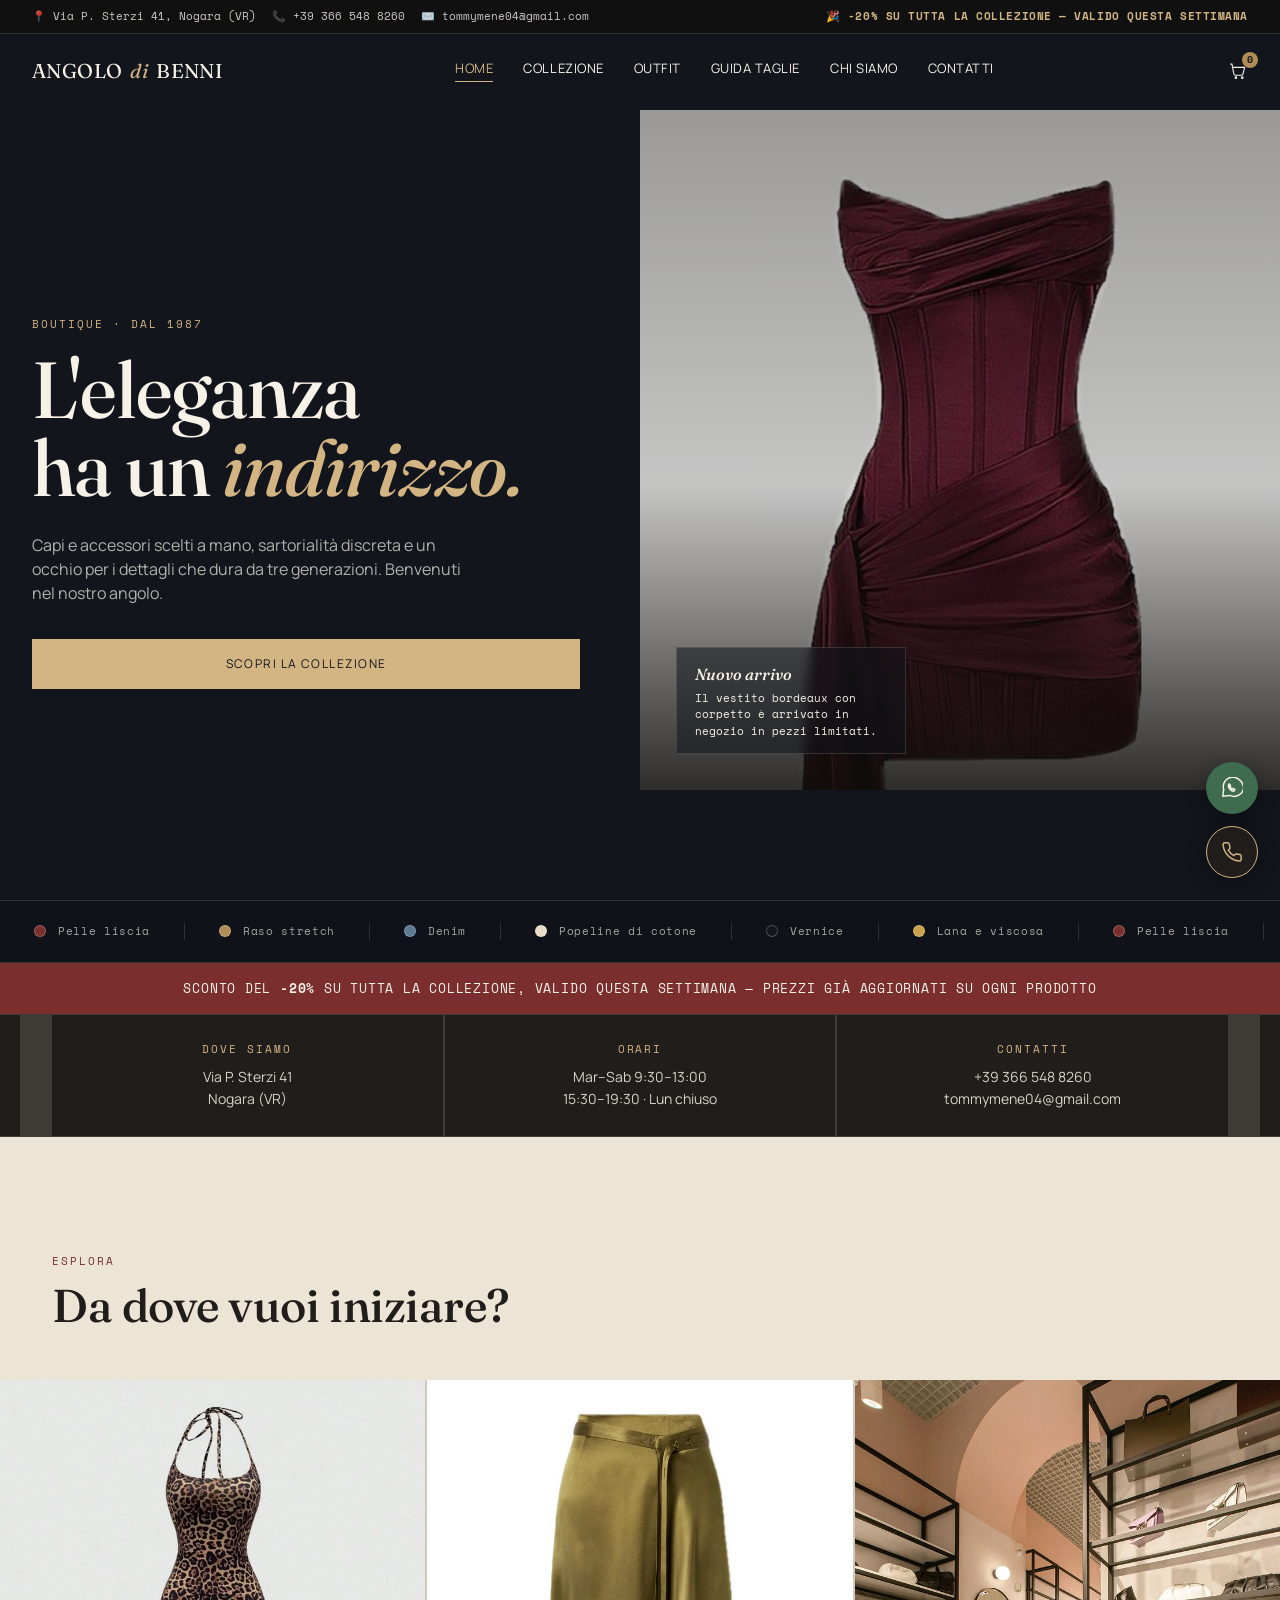
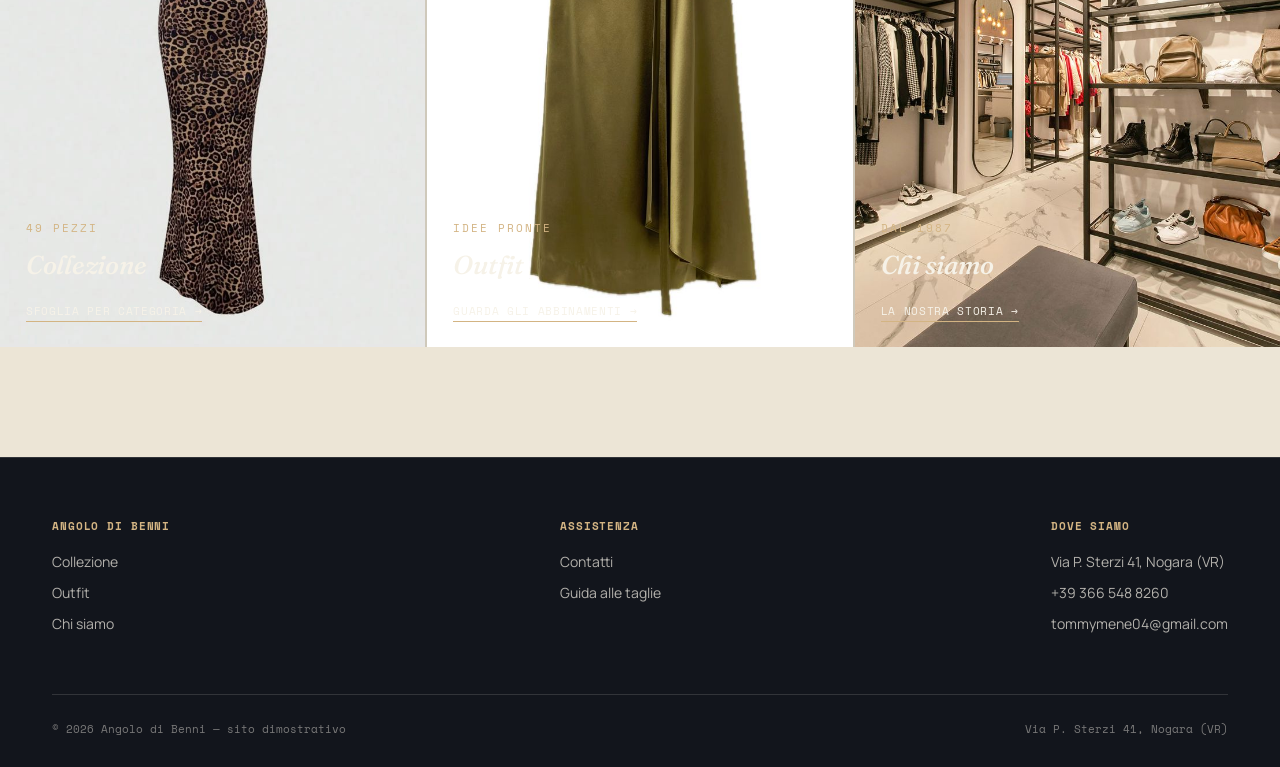
==== commit 903d0432: "Add files via upload" ====
--- a/index.html
+++ b/index.html
@@ -33,6 +33,7 @@
   <div class="header-main">
     <a href="index.html" class="logo">ANGOLO <em>di</em> BENNI</a>
     <nav class="main-nav">
+      <a href="index.html">Home</a>
       <a href="collezione.html">Collezione</a>
       <a href="outfit.html">Outfit</a>
       <a href="collezione.html#taglie">Guida taglie</a>
@@ -51,6 +52,7 @@
 
 <div class="mobile-nav" id="mobileNav">
   <div class="mobile-close" id="mobileClose">&times;</div>
+  <a href="index.html">Home</a>
   <a href="collezione.html">Collezione</a>
   <a href="outfit.html">Outfit</a>
   <a href="collezione.html#taglie">Guida taglie</a>
--- a/style.css
+++ b/style.css
@@ -195,7 +195,7 @@
   .guide-tabs{display:flex; gap:10px; flex-wrap:wrap; margin-bottom:26px;}
   .guide-table{width:100%; border-collapse:collapse; font-size:13px; display:none;}
   .guide-table.active{display:table;}
-  .guide-table th, .guide-table td{ text-align:left; padding:11px 14px; border-bottom:1px solid var(--line-dark); }
+  .guide-table th, .guide-table td{ text-align:left; padding:11px 14px; border-bottom:1px solid var(--line-dark); color:var(--ivory); }
   .guide-table th{font-family:var(--mono); font-size:10px; letter-spacing:.06em; text-transform:uppercase; color:var(--brass-light);}
   .guide-note{font-size:12px; color:rgba(246,242,232,.55); margin-top:18px; max-width:520px;}
 
@@ -204,7 +204,7 @@
   @media (max-width:840px){ .story{grid-template-columns:1fr;} }
   .story p{color:rgba(33,29,26,.72); margin-bottom:18px; max-width:460px;}
   .values{display:grid; grid-template-columns:repeat(2,1fr); gap:26px; margin-top:34px;}
-  .value b{font-family:var(--display); font-style:italic; display:block; margin-bottom:6px; font-size:18px;}
+  .value b{font-family:var(--display); font-style:italic; display:block; margin-bottom:6px; font-size:18px; color:var(--charcoal);}
   .value span{font-size:13px; color:rgba(33,29,26,.6);}
   .story-visual{aspect-ratio:4/5; position:relative; overflow:hidden; background:#171310;}
   .story-visual img{width:100%; height:100%; object-fit:cover;}
@@ -297,6 +297,9 @@
 
 /* ---------- MULTI-PAGE: intestazione pagina interna ---------- */
 .page-head{padding:150px 0 60px; text-align:center;}
+.page-head.light{color:var(--charcoal);}
+.page-head.light h1{color:var(--charcoal);}
+.page-head.light .eyebrow{color:var(--wine);}
 .page-head .eyebrow{display:block; margin-bottom:14px;}
 .page-head h1{font-size:clamp(34px,5vw,54px);}
 .page-head p{max-width:520px; margin:16px auto 0; font-size:14px; color:rgba(246,242,232,.65);}
@@ -316,7 +319,7 @@
 .section-link-card{ position:relative; aspect-ratio:3/4; overflow:hidden; display:flex; align-items:flex-end; }
 .section-link-card img{position:absolute; inset:0; width:100%; height:100%; object-fit:cover; transition:transform .5s var(--ease);}
 .section-link-card:hover img{transform:scale(1.06);}
-.section-link-card::before{content:''; position:absolute; inset:0; background:linear-gradient(0deg, rgba(15,13,10,.88) 0%, rgba(15,13,10,.1) 55%);}
+.section-link-card::before{content:''; position:absolute; inset:0; background:linear-gradient(0deg, rgba(15,13,10,.92) 0%, rgba(15,13,10,.35) 60%, rgba(15,13,10,.15) 100%);}
 .section-link-inner{position:relative; z-index:1; padding:26px; width:100%;}
 .section-link-inner .eyebrow{color:var(--brass-light);}
 .section-link-inner h3{font-family:var(--display); font-style:italic; font-size:26px; color:var(--ivory); margin:8px 0 12px;}
@@ -326,6 +329,8 @@
 /* ---------- CONTATTI: pagina dedicata ---------- */
 .contact-hero-grid{display:grid; grid-template-columns:1fr 1fr; gap:2px; background:var(--line-dark);}
 @media (max-width:840px){ .contact-hero-grid{grid-template-columns:1fr;} }
-.contact-hero-panel{background:var(--ivory); padding:44px;}
+.contact-hero-panel{background:var(--ivory); color:var(--charcoal); padding:44px;}
+.contact-hero-panel .info-row b{color:var(--charcoal);}
+.contact-hero-panel .info-row span{color:var(--charcoal);}
 .contact-big-cta{display:flex; flex-direction:column; gap:14px; margin-top:30px;}
 .contact-big-cta .btn{justify-content:center; padding:18px 28px; font-size:13px;}
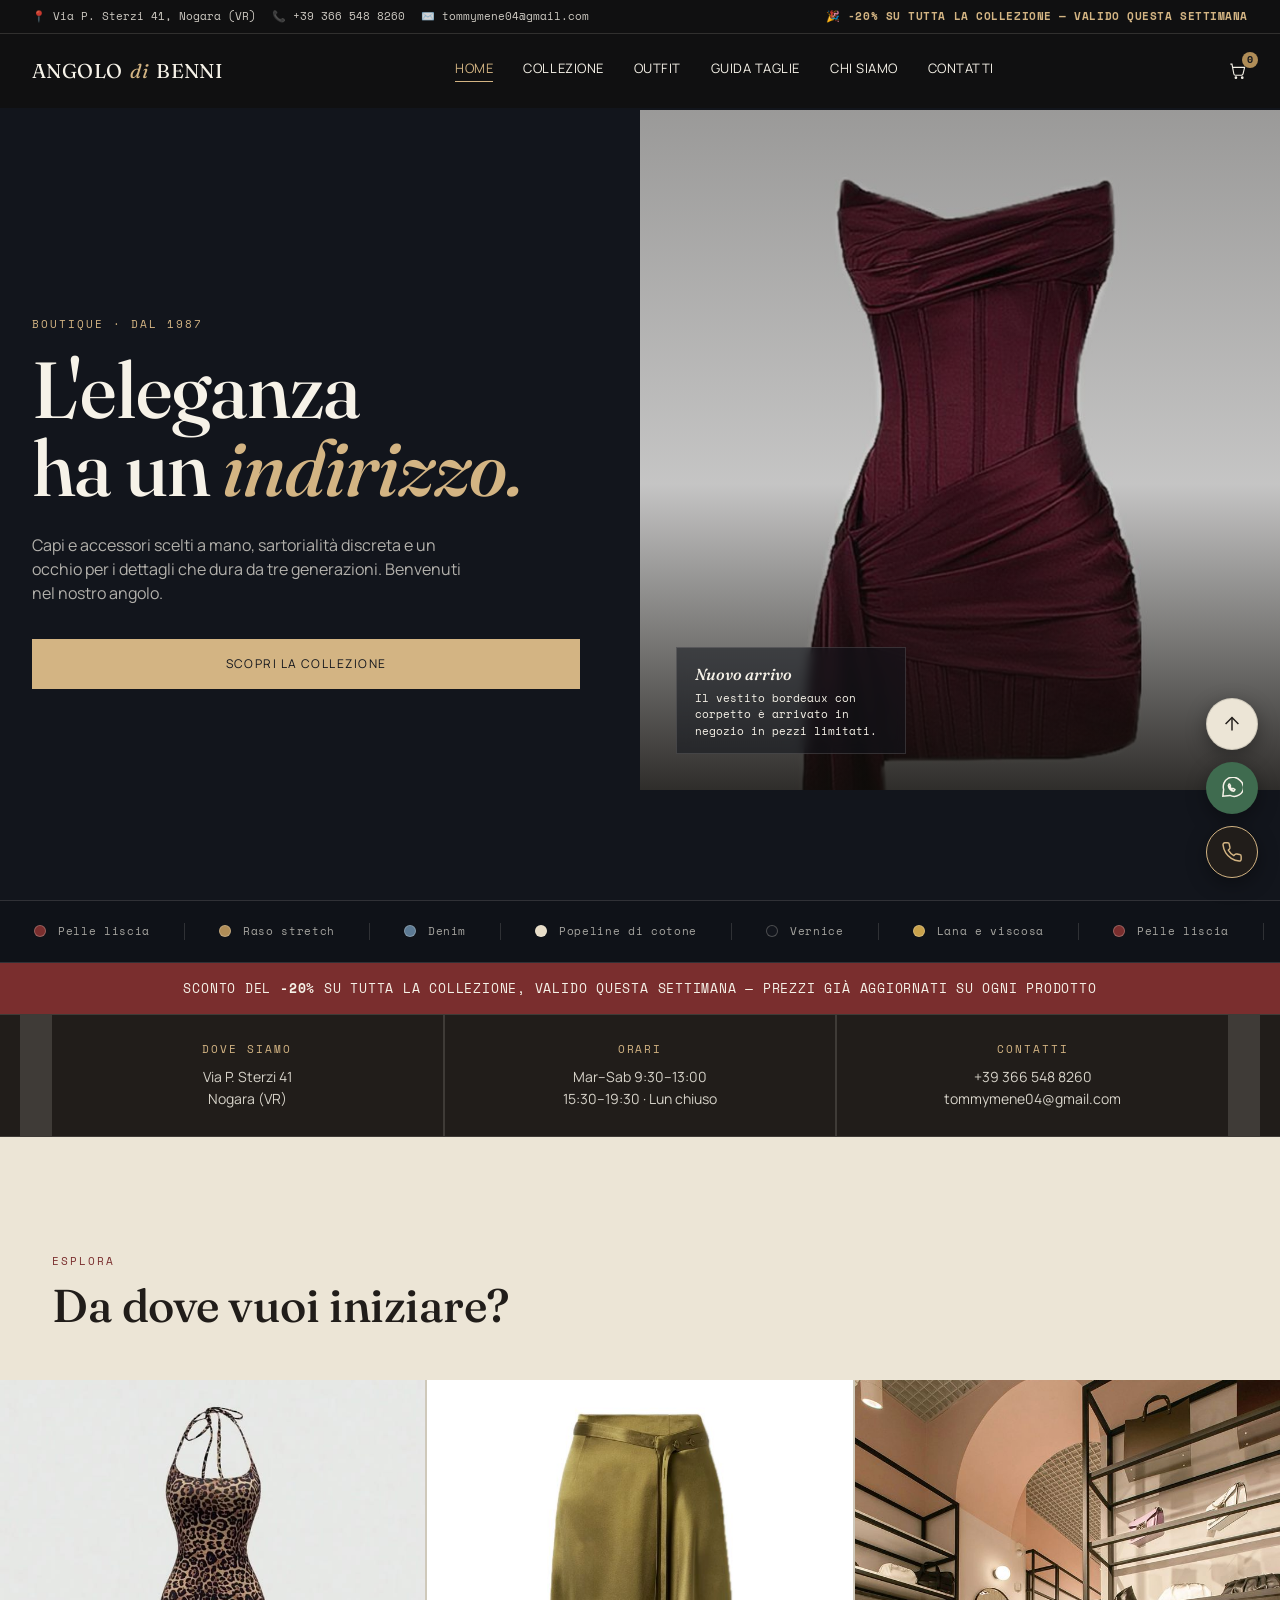
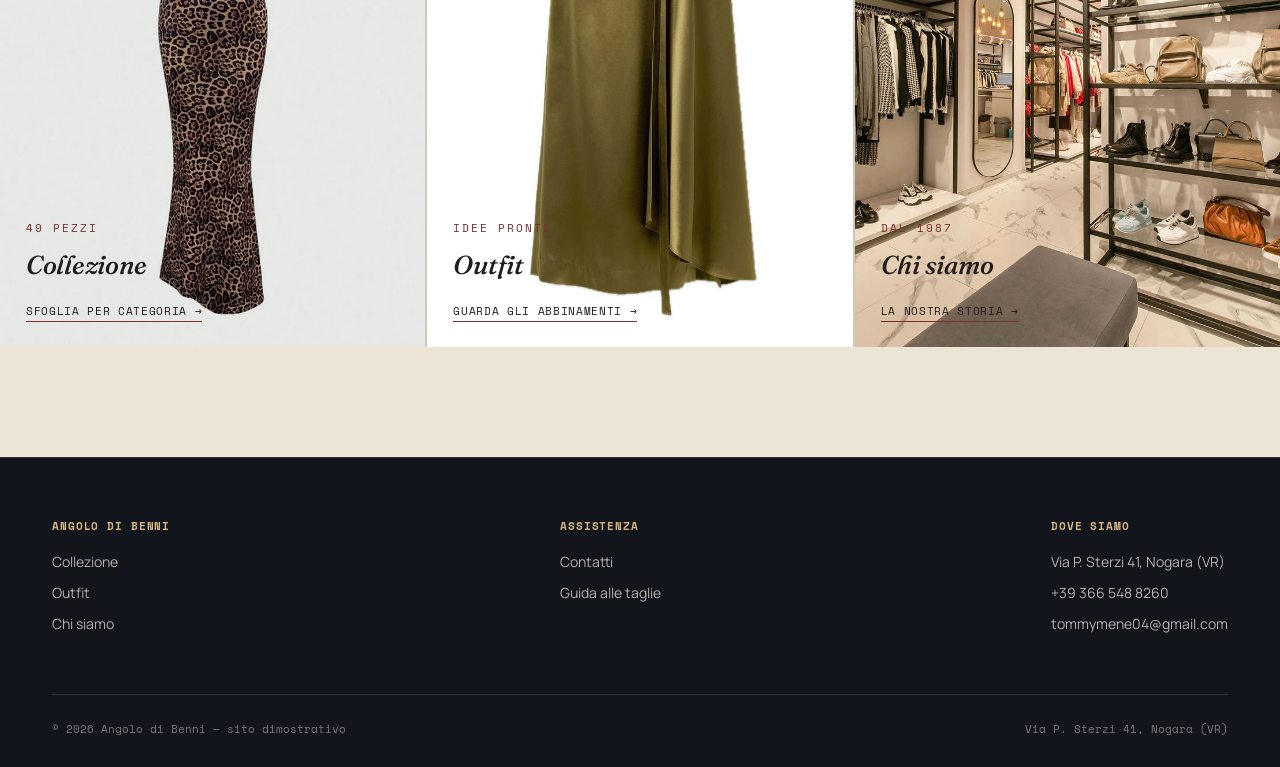
==== commit 53a6b8ce: "Add files via upload" ====
--- a/index.html
+++ b/index.html
@@ -82,15 +82,15 @@
 
 <div class="quick-info">
   <div class="wrap">
-    <div class="quick-info-item">
+    <div class="quick-info-item reveal">
       <span class="eyebrow">Dove siamo</span>
       <p>Via P. Sterzi 41<br>Nogara (VR)</p>
     </div>
-    <div class="quick-info-item">
+    <div class="quick-info-item reveal">
       <span class="eyebrow">Orari</span>
       <p>Mar–Sab 9:30–13:00<br>15:30–19:30 &middot; Lun chiuso</p>
     </div>
-    <div class="quick-info-item">
+    <div class="quick-info-item reveal">
       <span class="eyebrow">Contatti</span>
       <p>+39 366 548 8260<br>tommymene04@gmail.com</p>
     </div>
@@ -107,7 +107,7 @@
     </div>
   </div>
   <div class="section-links">
-    <a class="section-link-card" href="collezione.html">
+    <a class="section-link-card reveal" href="collezione.html">
       <img src="images/vestito_leopardato_lungo.jpg" alt="Collezione">
       <div class="section-link-inner">
         <span class="eyebrow">49 pezzi</span>
@@ -115,7 +115,7 @@
         <span class="go">Sfoglia per categoria &rarr;</span>
       </div>
     </a>
-    <a class="section-link-card" href="outfit.html">
+    <a class="section-link-card reveal" href="outfit.html">
       <img src="images/gonna_raso_verde.jpg" alt="Outfit">
       <div class="section-link-inner">
         <span class="eyebrow">Idee pronte</span>
@@ -123,7 +123,7 @@
         <span class="go">Guarda gli abbinamenti &rarr;</span>
       </div>
     </a>
-    <a class="section-link-card" href="chi-siamo.html">
+    <a class="section-link-card reveal" href="chi-siamo.html">
       <img src="images/Fashionista.jpg" alt="Chi siamo">
       <div class="section-link-inner">
         <span class="eyebrow">Dal 1987</span>
@@ -161,6 +161,10 @@
   </div>
 </footer>
 <div class="float-contact">
+  <button class="float-btn top-btn" id="backToTop" aria-label="Torna su">
+    <span class="float-tip">Torna su</span>
+    <svg viewBox="0 0 24 24"><path d="M12 19V5"/><path d="M5 12l7-7 7 7"/></svg>
+  </button>
   <a class="float-btn wa" id="waFloat" href="#" target="_blank" rel="noopener" aria-label="WhatsApp">
     <span class="float-tip">Scrivici su WhatsApp</span>
     <svg viewBox="0 0 24 24"><path d="M20.5 3.5a10.4 10.4 0 0 0-17.6 10L2 21l7.7-.9a10.4 10.4 0 0 0 15-9.3 10.3 10.3 0 0 0-4.2-7.3z"/><path d="M8 9.5c.3 3 3 5.7 6 6l1.2-1.5c.2-.2.1-.5-.1-.6l-2-1c-.2-.1-.4 0-.5.2l-.4.6c-1.1-.6-2-1.5-2.6-2.6l.6-.4c.2-.1.3-.3.2-.5l-1-2c-.1-.2-.4-.3-.6-.1z"/></svg>
--- a/style.css
+++ b/style.css
@@ -59,9 +59,10 @@
   .header-main{
     display:flex; align-items:center; justify-content:space-between;
     padding:22px 32px;
-    transition:padding .4s var(--ease);
-  }
-  header.scrolled .header-main{ padding:12px 32px; }
+    background:rgba(15,13,10,.55);
+    transition:padding .4s var(--ease), background .4s var(--ease);
+  }
+  header.scrolled .header-main{ padding:12px 32px; background:rgba(18,21,28,0.92); }
   .logo{ font-family:var(--display); font-size:20px; letter-spacing:.02em; display:flex; align-items:baseline; gap:8px; }
   .logo em{font-style:italic; color:var(--brass-light);}
   nav.main-nav{display:flex; gap:30px;}
@@ -120,6 +121,11 @@
 
   /* ---------- SECTION generic ---------- */
   section{padding:110px 0;}
+
+  /* ---------- SCROLL REVEAL (sicuro: mai su intere sezioni o sull'header) ---------- */
+  .reveal{opacity:0; transform:translateY(20px); transition:opacity .7s var(--ease), transform .7s var(--ease);}
+  .reveal.in{opacity:1; transform:translateY(0);}
+  @media (prefers-reduced-motion: reduce){ .reveal{opacity:1; transform:none; transition:none;} }
   .section-head{display:flex; justify-content:space-between; align-items:flex-end; margin-bottom:40px; gap:24px; flex-wrap:wrap;}
   .section-head h2{font-size:clamp(30px,4vw,46px);}
   .section-sub{max-width:460px; font-size:14px; color:rgba(246,242,232,.6); margin-top:-24px; margin-bottom:44px;}
@@ -211,6 +217,14 @@
   .story-visual::before{content:''; position:absolute; inset:18px; border:1px solid rgba(246,242,232,.35); pointer-events:none;}
 
   /* ---------- REVIEWS ---------- */
+  /* ---------- STATS STRIP ---------- */
+  .stats-strip{background:var(--charcoal); border-top:1px solid var(--line); border-bottom:1px solid var(--line); padding:50px 0;}
+  .stats-strip .wrap{display:grid; grid-template-columns:repeat(4,1fr); gap:30px; text-align:center;}
+  .stat-item{display:flex; flex-direction:column; gap:6px;}
+  .stat-num{font-family:var(--display); font-style:italic; font-size:clamp(32px,4vw,44px); color:var(--brass-light);}
+  .stat-label{font-family:var(--mono); font-size:11px; letter-spacing:.04em; color:rgba(246,242,232,.6);}
+  @media (max-width:760px){ .stats-strip .wrap{grid-template-columns:repeat(2,1fr); gap:26px;} }
+
   .reviews{position:relative; max-width:720px; margin:0 auto; text-align:center;}
   .review-slide{display:none;}
   .review-slide.active{display:block; animation:fade .5s var(--ease);}
@@ -237,6 +251,9 @@
   .float-btn.wa{background:var(--whatsapp);}
   .float-btn.call{background:var(--charcoal); border:1px solid var(--brass-light);}
   .float-btn.call svg{stroke:var(--brass-light);}
+  .float-btn.top-btn{ background:var(--bone); border:1px solid var(--line-dark); opacity:0; pointer-events:none; transform:translateY(8px); transition:opacity .3s var(--ease), transform .3s var(--ease); }
+  .float-btn.top-btn.show{opacity:1; pointer-events:auto; transform:translateY(0);}
+  .float-btn.top-btn svg{stroke:var(--charcoal);}
   .float-tip{ position:absolute; right:64px; top:50%; transform:translateY(-50%); background:var(--charcoal); color:var(--ivory); font-family:var(--mono); font-size:11px; padding:7px 12px; white-space:nowrap; opacity:0; pointer-events:none; transition:opacity .25s; }
   .float-btn:hover .float-tip{opacity:1;}
 
@@ -296,14 +313,18 @@
 .mobile-nav a.active{color:var(--brass-light);}
 
 /* ---------- MULTI-PAGE: intestazione pagina interna ---------- */
-.page-head{padding:150px 0 60px; text-align:center;}
+.page-head{padding:150px 0 60px; text-align:center; position:relative; background-size:cover; background-position:center;}
 .page-head.light{color:var(--charcoal);}
 .page-head.light h1{color:var(--charcoal);}
 .page-head.light .eyebrow{color:var(--wine);}
-.page-head .eyebrow{display:block; margin-bottom:14px;}
-.page-head h1{font-size:clamp(34px,5vw,54px);}
-.page-head p{max-width:520px; margin:16px auto 0; font-size:14px; color:rgba(246,242,232,.65);}
+.page-head .eyebrow{display:block; margin-bottom:14px; position:relative; z-index:1;}
+.page-head h1{font-size:clamp(34px,5vw,54px); position:relative; z-index:1;}
+.page-head p{max-width:520px; margin:16px auto 0; font-size:14px; color:rgba(246,242,232,.65); position:relative; z-index:1;}
 .page-head.light p{color:rgba(33,29,26,.62);}
+.ph-collezione{background-image:linear-gradient(rgba(236,229,214,.94), rgba(236,229,214,.94)), url('images/vestito_leopardato_lungo.jpg');}
+.ph-outfit{background-image:linear-gradient(rgba(18,21,28,.90), rgba(18,21,28,.90)), url('images/gonna_raso_verde.jpg');}
+.ph-storia{background-image:linear-gradient(rgba(236,229,214,.94), rgba(236,229,214,.94)), url('images/Fashionista.jpg');}
+.ph-contatti{background-image:linear-gradient(rgba(236,229,214,.94), rgba(236,229,214,.94)), url('images/borsa_intrecciata_marrone.jpg');}
 @media (max-width:760px){ .page-head{padding:170px 0 44px;} }
 
 /* ---------- HOME: fascia rapida info ---------- */
@@ -319,11 +340,11 @@
 .section-link-card{ position:relative; aspect-ratio:3/4; overflow:hidden; display:flex; align-items:flex-end; }
 .section-link-card img{position:absolute; inset:0; width:100%; height:100%; object-fit:cover; transition:transform .5s var(--ease);}
 .section-link-card:hover img{transform:scale(1.06);}
-.section-link-card::before{content:''; position:absolute; inset:0; background:linear-gradient(0deg, rgba(15,13,10,.92) 0%, rgba(15,13,10,.35) 60%, rgba(15,13,10,.15) 100%);}
+.section-link-card::before{content:''; position:absolute; inset:0; background:rgba(246,242,232,.62);}
 .section-link-inner{position:relative; z-index:1; padding:26px; width:100%;}
-.section-link-inner .eyebrow{color:var(--brass-light);}
-.section-link-inner h3{font-family:var(--display); font-style:italic; font-size:26px; color:var(--ivory); margin:8px 0 12px;}
-.section-link-inner span.go{font-family:var(--mono); font-size:11px; letter-spacing:.06em; text-transform:uppercase; color:var(--ivory); border-bottom:1px solid var(--brass-light); padding-bottom:2px;}
+.section-link-inner .eyebrow{color:var(--wine);}
+.section-link-inner h3{font-family:var(--display); font-style:italic; font-size:26px; color:var(--charcoal); margin:8px 0 12px;}
+.section-link-inner span.go{font-family:var(--mono); font-size:11px; letter-spacing:.06em; text-transform:uppercase; color:var(--charcoal); border-bottom:1px solid var(--wine); padding-bottom:2px;}
 @media (max-width:860px){ .section-links{grid-template-columns:1fr;} }
 
 /* ---------- CONTATTI: pagina dedicata ---------- */
